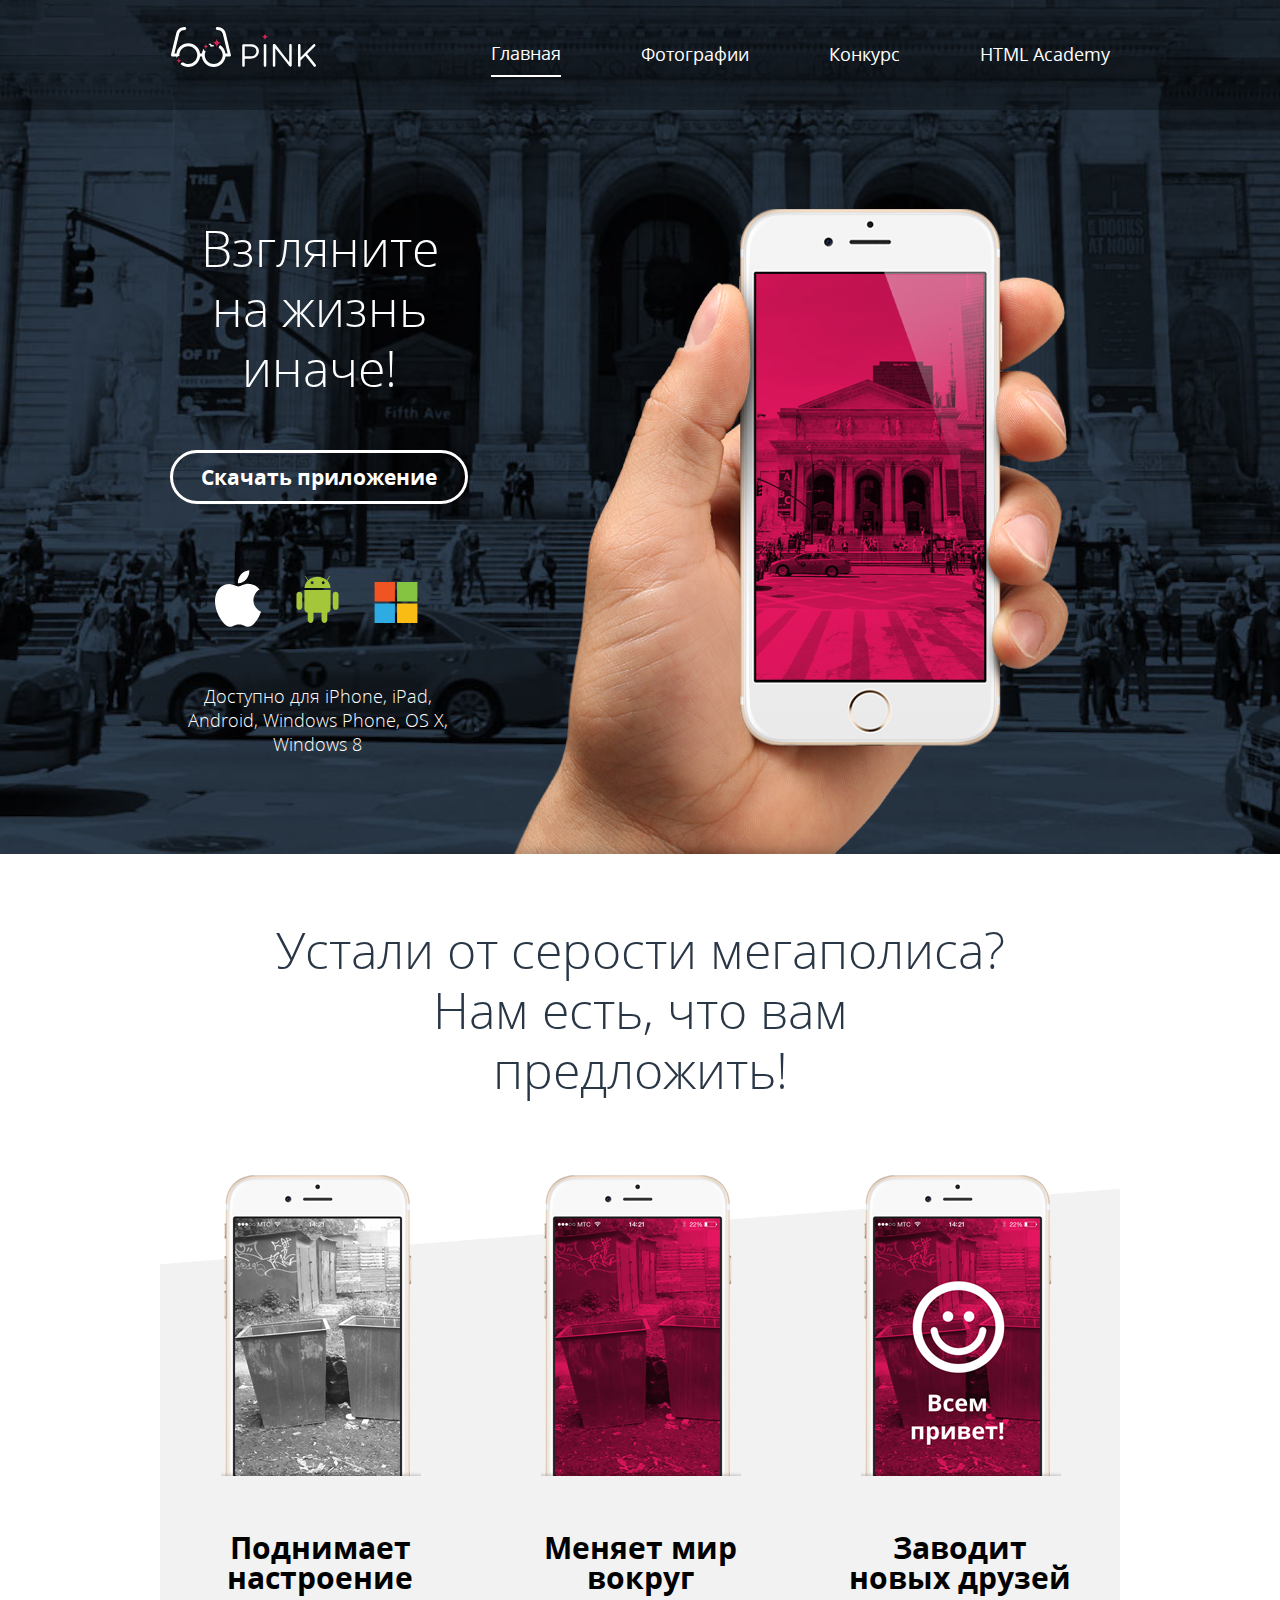
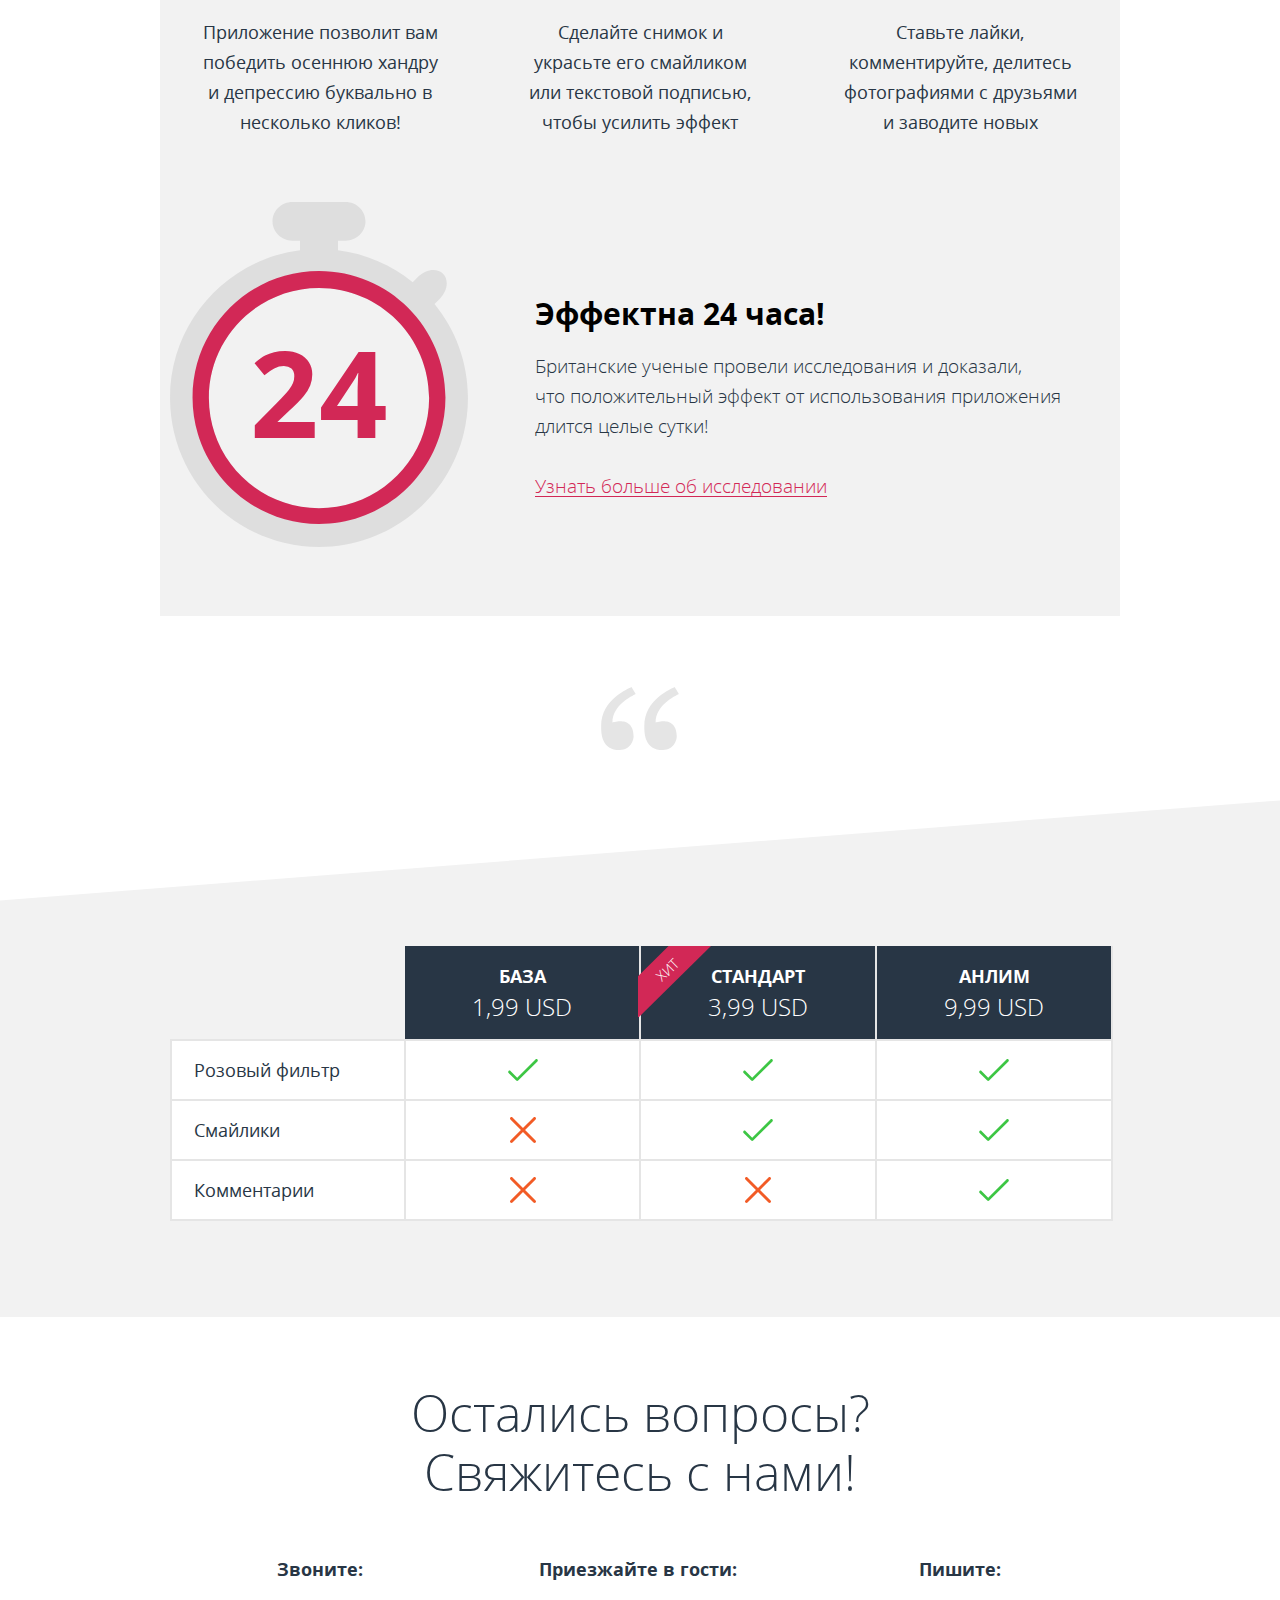
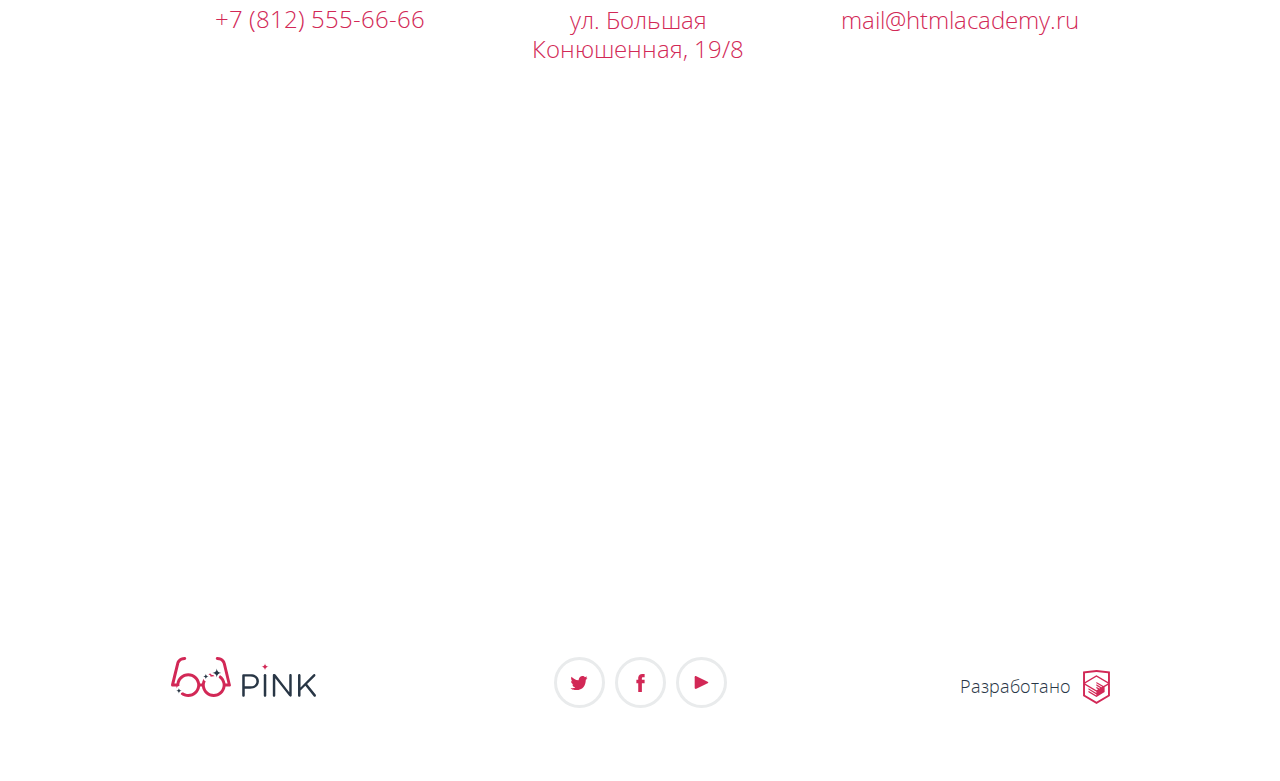
==== index.html @ 9f4f2ab7 "Add files via upload" ====
<!DOCTYPE html><html lang="ru"><head><meta charset="utf-8"><meta name="viewport" content="width=device-width,initial-scale=1"><title>HTML Academy: Пинк</title><link rel="stylesheet" href="css/style.css"></head><body class="main-page"><svg style="display: none;"><symbol id="icon-menu-cross" xmlns="http://www.w3.org/2000/svg" xmlns:xlink="http://www.w3.org/1999/xlink" viewBox="0 0 23.867 23.867" enable-background="new 0 0 23.867 23.867" xml:space="preserve"><path d="M15.087,11.933l8.56-8.559c0.293-0.293,0.293-0.768,0-1.061L21.554,0.22C21.414,0.079,21.223,0,21.023,0 c-0.199,0-0.391,0.079-0.529,0.22l-8.561,8.56l-8.56-8.56c-0.282-0.282-0.78-0.282-1.061,0L0.22,2.313 c-0.293,0.293-0.293,0.768,0,1.061l8.56,8.559l-8.56,8.559c-0.293,0.293-0.293,0.768,0,1.062l2.093,2.094 c0.141,0.142,0.331,0.22,0.53,0.22c0.199,0,0.39-0.078,0.53-0.22l8.561-8.56l8.56,8.56c0.141,0.142,0.332,0.22,0.53,0.22 c0.199,0,0.39-0.078,0.53-0.22l2.093-2.094c0.293-0.294,0.293-0.769,0-1.062L15.087,11.933z"/></symbol><symbol id="icon-menu-burger" xmlns="http://www.w3.org/2000/svg" xmlns:xlink="http://www.w3.org/1999/xlink" viewBox="0 0 49.945 24.007" enable-background="new 0 0 49.945 24.007" xml:space="preserve"><g id="miu"><g id="editor_list_view_hambuger_menu_glyph"><g><path id="path-1" d="M1.137,0C0.51,0,0,0.428,0,1.01v1.981c0,0.558,0.494,1.01,1.139,1.01h47.671 c0.628,0,1.138-0.428,1.138-1.01V1.01c0-0.558-0.494-1.01-1.138-1.01H1.137z M1.137,10.003C0.51,10.003,0,10.431,0,11.013v1.98 c0,0.557,0.494,1.01,1.139,1.01h47.671c0.628,0,1.138-0.428,1.138-1.01v-1.98c0-0.558-0.494-1.01-1.138-1.01H1.137z M1.137,20.005C0.51,20.005,0,20.434,0,21.016v1.981c0,0.557,0.494,1.01,1.139,1.01h47.671c0.628,0,1.138-0.428,1.138-1.01 v-1.981c0-0.558-0.494-1.011-1.138-1.011H1.137z"/></g><g><path id="path-1_1_" d="M1.137,0C0.51,0,0,0.428,0,1.01v1.981c0,0.558,0.494,1.01,1.139,1.01h47.671 c0.628,0,1.138-0.428,1.138-1.01V1.01c0-0.558-0.494-1.01-1.138-1.01H1.137z M1.137,10.003C0.51,10.003,0,10.431,0,11.013v1.98 c0,0.557,0.494,1.01,1.139,1.01h47.671c0.628,0,1.138-0.428,1.138-1.01v-1.98c0-0.558-0.494-1.01-1.138-1.01H1.137z M1.137,20.005C0.51,20.005,0,20.434,0,21.016v1.981c0,0.557,0.494,1.01,1.139,1.01h47.671c0.628,0,1.138-0.428,1.138-1.01 v-1.981c0-0.558-0.494-1.011-1.138-1.011H1.137z"/></g></g></g></symbol><symbol id="logo-pink-blue-desktop" xmlns="http://www.w3.org/2000/svg" xmlns:xlink="http://www.w3.org/1999/xlink" viewBox="0 0 146.3 40.375" enable-background="new 0 0 146.3 40.375" xml:space="preserve"><g><path d="M71.874,18.661c0-0.708,0.58-1.288,1.256-1.288h7.18c5.087,0,8.436,2.704,8.436,7.146v0.063 c0,4.86-4.057,7.373-8.854,7.373h-5.475v6.825c0,0.708-0.58,1.287-1.289,1.287c-0.676,0-1.256-0.58-1.256-1.287L71.874,18.661 L71.874,18.661z M79.988,29.641c3.734,0,6.182-1.996,6.182-4.959v-0.062c0-3.221-2.414-4.894-6.053-4.894h-5.699v9.917h5.57V29.641 z"/><path d="M93.603,18.5c0-0.708,0.579-1.288,1.255-1.288c0.709,0,1.288,0.58,1.288,1.288v20.283 c0,0.708-0.579,1.287-1.288,1.287c-0.676,0-1.255-0.579-1.255-1.287V18.5z"/><path d="M102.744,18.532c0-0.676,0.58-1.256,1.256-1.256h0.354c0.58,0,0.935,0.29,1.288,0.74l13.684,17.45V18.468 c0-0.676,0.547-1.256,1.256-1.256c0.676,0,1.225,0.58,1.225,1.256v20.349c0,0.677-0.48,1.19-1.158,1.19h-0.129 c-0.548,0-0.936-0.321-1.318-0.772l-13.976-17.867v17.449c0,0.677-0.547,1.257-1.257,1.257c-0.676,0-1.223-0.58-1.223-1.257V18.532 H102.744z"/><path d="M128.173,18.5c0-0.708,0.58-1.288,1.257-1.288c0.708,0,1.286,0.58,1.286,1.288v12.331l12.848-13.168 c0.29-0.257,0.579-0.451,0.998-0.451c0.676,0,1.225,0.612,1.225,1.256c0,0.354-0.162,0.644-0.42,0.901l-7.984,7.92l8.564,10.561 c0.225,0.291,0.354,0.547,0.354,0.936c0,0.676-0.577,1.288-1.285,1.288c-0.482,0-0.807-0.259-1.03-0.58l-8.401-10.464l-4.863,4.861 v4.895c0,0.708-0.578,1.288-1.286,1.288c-0.677,0-1.257-0.58-1.257-1.288V18.5H128.173z"/></g><path fill="#D22856" d="M98.498,9.875c-2.002,0-3.623-1.623-3.623-3.624c0,2.001-1.623,3.624-3.625,3.624 c2.002,0,3.625,1.623,3.625,3.624C94.875,11.498,96.496,9.875,98.498,9.875z"/><g><path fill="#D22856" d="M43.094,19.313c0.246,0,0.489,0.014,0.73,0.033c-0.437-0.728-1.227-1.221-2.136-1.221 c-0.877,0-1.614-0.568-1.884-1.354c-0.727,0.208-1.425,0.482-2.089,0.816c0.062,0.017,0.122,0.038,0.188,0.038c1.104,0,2,0.896,2,2 c0,0.096-0.015,0.188-0.028,0.281C40.875,19.524,41.959,19.313,43.094,19.313z"/><path fill="#D22856" d="M60.462,28.016c-0.002-0.009-5.175-21.365-5.175-21.365C54.926,4.303,52.694,0,46.688,0 c-0.829,0-1.5,0.671-1.5,1.5s0.671,1.5,1.5,1.5c4.856,0,5.575,3.729,5.639,4.143l4.767,19.701h-2.073 c-0.445-3.557-2.453-6.628-5.305-8.522c-0.897,0.379-1.529,1.269-1.529,2.303c0,0.088-0.015,0.171-0.026,0.256 c1.991,1.358,3.415,3.489,3.829,5.965c0.082,0.488,0.135,0.987,0.135,1.5c0,0.512-0.053,1.012-0.135,1.5 c-0.716,4.271-4.421,7.53-8.896,7.53c-4.475,0-8.181-3.259-8.896-7.53c-0.082-0.488-0.135-0.988-0.135-1.5 c0-0.513,0.053-1.012,0.135-1.5c0.147-0.879,0.427-1.712,0.808-2.484c-1.034-0.077-1.852-0.932-1.852-1.984 c0-0.189-0.077-0.357-0.192-0.488c-0.938,1.469-1.569,3.149-1.795,4.957h-1.82c-0.741-5.927-5.802-10.531-11.927-10.531 S6.235,20.917,5.493,26.844H3.42L8.187,7.143C8.25,6.729,8.97,3,13.826,3c0.829,0,1.5-0.671,1.5-1.5S14.655,0,13.826,0 C7.82,0,5.588,4.303,5.227,6.651c0,0-5.173,21.356-5.175,21.365c-0.266,1.109,0.531,1.826,1.426,1.826 c0.012,0,0.023,0.004,0.036,0.004h3.982c0.079,0.629,0.215,1.237,0.387,1.831c0.059-0.106,0.102-0.224,0.102-0.354 c0-1.104,0.896-2,2-2c0.166,0,0.324,0.024,0.478,0.062c-0.043-0.343-0.074-0.688-0.074-1.042c0-0.512,0.053-1.011,0.135-1.5 c0.715-4.271,4.421-7.531,8.896-7.531s8.18,3.26,8.896,7.531c0.082,0.489,0.135,0.988,0.135,1.5s-0.053,1.012-0.135,1.5 c-0.715,4.272-4.421,7.531-8.896,7.531c-2.022,0-3.883-0.67-5.386-1.794c-0.35,0.302-0.8,0.491-1.299,0.491 c-0.413,0-0.749,0.336-0.749,0.748c0,0.289-0.065,0.563-0.176,0.812c2.075,1.708,4.722,2.743,7.614,2.743 c6.125,0,11.185-4.604,11.927-10.529h1.814c0.742,5.926,5.802,10.529,11.927,10.529s11.186-4.604,11.927-10.529H59 c0.012,0,0.023-0.005,0.036-0.005C59.931,29.842,60.728,29.125,60.462,28.016z"/></g><g><g><path d="M50.686,16.125c-2.485,0-4.499-2.014-4.499-4.499c0,2.485-2.014,4.499-4.499,4.499 c2.485,0,4.499,2.014,4.499,4.499C46.187,18.139,48.2,16.125,50.686,16.125z"/></g></g><g><g><path d="M37.904,19.626c-1.519,0-2.749-1.23-2.749-2.749c0,1.519-1.23,2.749-2.749,2.749 c1.519,0,2.749,1.229,2.749,2.749C35.155,20.855,36.386,19.626,37.904,19.626z"/></g></g><g><g><path d="M10.734,34.072c-1.519,0-2.749-1.23-2.749-2.75c0,1.52-1.23,2.75-2.749,2.75 c1.519,0,2.749,1.229,2.749,2.748C7.985,35.303,9.215,34.072,10.734,34.072z"/></g></g></symbol><symbol id="logo-pink-blue-mobile" xmlns="http://www.w3.org/2000/svg" xmlns:xlink="http://www.w3.org/1999/xlink" viewBox="0 0 146.3 40.375" enable-background="new 0 0 146.3 40.375" xml:space="preserve"><g><path d="M71.874,18.661c0-0.708,0.58-1.288,1.256-1.288h7.18c5.087,0,8.436,2.704,8.436,7.146v0.063 c0,4.86-4.057,7.373-8.854,7.373h-5.475v6.825c0,0.708-0.58,1.287-1.289,1.287c-0.676,0-1.256-0.58-1.256-1.287L71.874,18.661 L71.874,18.661z M79.988,29.641c3.734,0,6.182-1.996,6.182-4.959v-0.062c0-3.221-2.414-4.894-6.053-4.894h-5.699v9.917h5.57V29.641 z"/><path d="M93.603,18.5c0-0.708,0.579-1.288,1.255-1.288c0.709,0,1.288,0.58,1.288,1.288v20.283 c0,0.708-0.579,1.287-1.288,1.287c-0.676,0-1.255-0.579-1.255-1.287V18.5z"/><path d="M102.744,18.532c0-0.676,0.58-1.256,1.256-1.256h0.354c0.58,0,0.935,0.29,1.288,0.74l13.684,17.45V18.468 c0-0.676,0.547-1.256,1.256-1.256c0.676,0,1.225,0.58,1.225,1.256v20.349c0,0.677-0.48,1.19-1.158,1.19h-0.129 c-0.548,0-0.936-0.321-1.318-0.772l-13.976-17.867v17.449c0,0.677-0.547,1.257-1.257,1.257c-0.676,0-1.223-0.58-1.223-1.257V18.532 H102.744z"/><path d="M128.173,18.5c0-0.708,0.58-1.288,1.257-1.288c0.708,0,1.286,0.58,1.286,1.288v12.331l12.848-13.16 c0.29-0.257,0.579-0.451,0.998-0.451c0.676,0,1.225,0.612,1.225,1.256c0,0.354-0.162,0.644-0.42,0.901l-7.984,7.92l8.564,10.561 c0.225,0.291,0.354,0.547,0.354,0.936c0,0.676-0.577,1.288-1.285,1.288c-0.482,0-0.807-0.259-1.03-0.58l-8.401-10.464l-4.863,4.861 v4.895c0,0.708-0.578,1.288-1.286,1.288c-0.677,0-1.257-0.58-1.257-1.288V18.5H128.173z"/></g><path d="M60.498,28.266"/><path fill="#D22856" d="M60.462,28.016c-0.002-0.009-5.175-21.365-5.175-21.365C54.926,4.303,52.694,0,46.688,0 c-0.829,0-1.5,0.671-1.5,1.5s0.671,1.5,1.5,1.5c4.856,0,5.575,3.729,5.639,4.143l4.767,19.701h-2.073 c-0.742-5.927-5.802-10.531-11.927-10.531s-11.186,4.604-11.927,10.531h-1.82c-0.741-5.927-5.802-10.531-11.927-10.531 S6.235,20.917,5.493,26.844H3.42L8.187,7.143C8.25,6.729,8.97,3,13.826,3c0.829,0,1.5-0.671,1.5-1.5S14.655,0,13.826,0 C7.82,0,5.588,4.303,5.227,6.651c0,0-5.173,21.356-5.175,21.365c-0.266,1.109,0.531,1.826,1.426,1.826 c0.012,0,0.023,0.004,0.036,0.004h3.982c0.741,5.926,5.802,10.53,11.927,10.53s11.185-4.604,11.927-10.53h1.814 c0.742,5.926,5.802,10.53,11.927,10.53s11.186-4.604,11.927-10.53H59c0.012,0,0.023-0.004,0.036-0.004 C59.931,29.842,60.728,29.125,60.462,28.016z M26.315,29.844c-0.715,4.272-4.421,7.531-8.896,7.531s-8.18-3.259-8.896-7.531 c-0.082-0.488-0.135-0.988-0.135-1.5s0.053-1.011,0.135-1.5c0.715-4.271,4.421-7.531,8.896-7.531s8.18,3.26,8.896,7.531 c0.082,0.489,0.135,0.988,0.135,1.5S26.397,29.355,26.315,29.844z M51.99,29.844c-0.716,4.272-4.421,7.531-8.896,7.531 c-4.475,0-8.181-3.259-8.896-7.531c-0.082-0.488-0.135-0.988-0.135-1.5s0.053-1.011,0.135-1.5c0.716-4.271,4.421-7.531,8.896-7.531 c4.475,0,8.181,3.26,8.896,7.531c0.082,0.489,0.135,0.988,0.135,1.5S52.072,29.355,51.99,29.844z"/></symbol><symbol id="logo-pink-white-desktop" xmlns="http://www.w3.org/2000/svg" xmlns:xlink="http://www.w3.org/1999/xlink" viewBox="0 0 146.3 40.375" enable-background="new 0 0 146.3 40.375" xml:space="preserve"><g><path d="M71.874,18.661c0-0.708,0.58-1.288,1.256-1.288h7.18c5.087,0,8.436,2.704,8.436,7.146v0.064 c0,4.861-4.057,7.373-8.854,7.373h-5.475v6.825c0,0.708-0.58,1.288-1.288,1.288c-0.676,0-1.256-0.58-1.256-1.288V18.661z M79.988,29.641c3.734,0,6.182-1.996,6.182-4.959v-0.063c0-3.22-2.414-4.894-6.053-4.894h-5.699v9.917H79.988L79.988,29.641z"/><path d="M93.603,18.5c0-0.708,0.579-1.288,1.255-1.288c0.709,0,1.288,0.58,1.288,1.288v20.283 c0,0.708-0.579,1.287-1.288,1.287c-0.676,0-1.255-0.579-1.255-1.287V18.5z"/><path d="M102.744,18.532c0-0.676,0.58-1.256,1.256-1.256h0.354c0.58,0,0.935,0.29,1.288,0.74l13.684,17.45V18.468 c0-0.676,0.547-1.256,1.256-1.256c0.676,0,1.224,0.58,1.224,1.256v20.349c0,0.676-0.481,1.19-1.158,1.19h-0.129c-0.548,0-0.935-0.321-1.319-0.772l-13.975-17.868v17.45c0,0.676-0.547,1.256-1.256,1.256c-0.676,0-1.223-0.58-1.223-1.256V18.532 H102.744z"/><path d="M128.173,18.5c0-0.708,0.58-1.288,1.257-1.288c0.708,0,1.286,0.58,1.286,1.288v12.331l12.848-13.168 c0.29-0.257,0.579-0.451,0.998-0.451c0.676,0,1.225,0.612,1.225,1.256c0,0.354-0.162,0.644-0.42,0.901l-7.984,7.92l8.564,10.561 c0.225,0.291,0.354,0.547,0.354,0.935c0,0.676-0.578,1.288-1.286,1.288c-0.483,0-0.806-0.258-1.03-0.58l-8.402-10.463l-4.863,4.861 v4.894c0,0.708-0.578,1.288-1.286,1.288c-0.677,0-1.257-0.58-1.257-1.288V18.5H128.173z"/></g><path fill="#D22856" d="M98.498,9.875c-2.002,0-3.623-1.623-3.623-3.624c0,2.001-1.623,3.624-3.625,3.624 c2.002,0,3.625,1.623,3.625,3.624C94.875,11.498,96.496,9.875,98.498,9.875z"/><g><path d="M43.094,19.313c0.246,0,0.489,0.014,0.73,0.033c-0.437-0.728-1.227-1.221-2.136-1.221 c-0.877,0-1.614-0.568-1.884-1.354c-0.727,0.208-1.425,0.482-2.089,0.816c0.062,0.017,0.122,0.038,0.188,0.038c1.104,0,2,0.896,2,2 c0,0.096-0.015,0.188-0.028,0.281C40.875,19.524,41.959,19.313,43.094,19.313z"/><path d="M60.462,28.016c-0.002-0.009-5.175-21.365-5.175-21.365C54.926,4.303,52.694,0,46.688,0 c-0.829,0-1.5,0.671-1.5,1.5s0.671,1.5,1.5,1.5c4.856,0,5.575,3.729,5.639,4.143l4.767,19.701h-2.073 c-0.445-3.557-2.453-6.628-5.305-8.522c-0.897,0.379-1.529,1.269-1.529,2.303c0,0.088-0.015,0.171-0.026,0.256 c1.991,1.358,3.415,3.489,3.829,5.964c0.082,0.489,0.135,0.988,0.135,1.5s-0.053,1.012-0.135,1.5 c-0.716,4.272-4.421,7.531-8.896,7.531c-4.475,0-8.181-3.259-8.896-7.531c-0.082-0.488-0.135-0.988-0.135-1.5 s0.053-1.011,0.135-1.5c0.147-0.878,0.427-1.711,0.808-2.483c-1.034-0.078-1.852-0.932-1.852-1.985 c0-0.189-0.077-0.357-0.192-0.489c-0.938,1.469-1.569,3.15-1.795,4.958h-1.82c-0.741-5.927-5.802-10.531-11.927-10.531 S6.235,20.917,5.493,26.844H3.42L8.187,7.143C8.25,6.729,8.97,3,13.826,3c0.829,0,1.5-0.671,1.5-1.5S14.655,0,13.826,0 C7.82,0,5.588,4.303,5.227,6.651c0,0-5.173,21.356-5.175,21.365c-0.266,1.109,0.531,1.826,1.426,1.826 c0.012,0,0.023,0.004,0.036,0.004h3.982c0.079,0.628,0.215,1.237,0.387,1.831c0.059-0.106,0.102-0.224,0.102-0.354 c0-1.104,0.896-2,2-2c0.166,0,0.324,0.025,0.478,0.063c-0.043-0.343-0.074-0.688-0.074-1.042c0-0.512,0.053-1.011,0.135-1.5 c0.715-4.271,4.421-7.531,8.896-7.531s8.18,3.26,8.896,7.531c0.082,0.489,0.135,0.988,0.135,1.5s-0.053,1.012-0.135,1.5 c-0.715,4.272-4.421,7.531-8.896,7.531c-2.022,0-3.883-0.67-5.386-1.794c-0.35,0.302-0.8,0.491-1.299,0.491 c-0.413,0-0.749,0.336-0.749,0.748c0,0.29-0.065,0.564-0.176,0.812c2.075,1.708,4.722,2.743,7.614,2.743 c6.125,0,11.185-4.604,11.927-10.53h1.814c0.742,5.926,5.802,10.53,11.927,10.53s11.186-4.604,11.927-10.53H59 c0.012,0,0.023-0.004,0.036-0.004C59.931,29.842,60.728,29.125,60.462,28.016z"/></g><g><g><path fill="#D22856" d="M50.686,16.125c-2.485,0-4.499-2.014-4.499-4.499c0,2.485-2.014,4.499-4.499,4.499 c2.485,0,4.499,2.014,4.499,4.499C46.187,18.139,48.2,16.125,50.686,16.125z"/></g></g><g><g><path fill="#D22856" d="M37.904,19.626c-1.519,0-2.749-1.23-2.749-2.749c0,1.519-1.23,2.749-2.749,2.749 c1.519,0,2.749,1.229,2.749,2.749C35.155,20.855,36.386,19.626,37.904,19.626z"/></g></g><g><g><path fill="#D22856" d="M10.734,34.072c-1.519,0-2.749-1.23-2.749-2.75c0,1.52-1.23,2.75-2.749,2.75 c1.519,0,2.749,1.229,2.749,2.748C7.985,35.303,9.215,34.072,10.734,34.072z"/></g></g></symbol><symbol id="logo-pink-white-mobile" xmlns="http://www.w3.org/2000/svg" xmlns:xlink="http://www.w3.org/1999/xlink" viewBox="0 0 74.426 22.859" enable-background="new 0 0 74.426 22.859" xml:space="preserve"><g><path d="M0,1.449c0-0.708,0.58-1.288,1.256-1.288h7.18c5.087,0,8.436,2.704,8.436,7.147v0.064 c0,4.861-4.057,7.373-8.854,7.373H2.544v6.825c0,0.708-0.58,1.288-1.288,1.288C0.58,22.859,0,22.279,0,21.571V1.449z M8.114,12.428 c3.734,0,6.182-1.996,6.182-4.958V7.405c0-3.22-2.415-4.894-6.054-4.894H2.544v9.917H8.114z"/><path d="M21.729,1.288C21.729,0.58,22.308,0,22.983,0c0.709,0,1.288,0.58,1.288,1.288v20.283 c0,0.708-0.579,1.288-1.288,1.288c-0.676,0-1.255-0.58-1.255-1.288V1.288z"/><path d="M30.87,1.32c0-0.676,0.579-1.256,1.256-1.256h0.354c0.58,0,0.934,0.29,1.288,0.74l13.684,17.45V1.256 C47.451,0.58,47.998,0,48.707,0c0.676,0,1.223,0.58,1.223,1.256v20.348c0,0.676-0.482,1.191-1.158,1.191h-0.129 c-0.548,0-0.934-0.322-1.32-0.772L33.349,4.153v17.45c0,0.676-0.547,1.256-1.255,1.256c-0.677,0-1.224-0.58-1.224-1.256V1.32z"/><path d="M56.3,1.288C56.3,0.58,56.879,0,57.556,0c0.708,0,1.287,0.58,1.287,1.288v12.331L71.689,0.451 C71.979,0.193,72.269,0,72.688,0c0.676,0,1.224,0.612,1.224,1.256c0,0.354-0.161,0.644-0.419,0.901l-7.984,7.92l8.564,10.561 c0.225,0.29,0.354,0.547,0.354,0.934c0,0.676-0.579,1.288-1.287,1.288c-0.483,0-0.806-0.258-1.03-0.58l-8.403-10.463l-4.862,4.861 v4.894c0,0.708-0.579,1.288-1.287,1.288c-0.677,0-1.256-0.58-1.256-1.288V1.288z"/></g></symbol><symbol id="logo-pink-white-tablet" viewBox="0 0 146.3 40.375" enable-background="new 0 0 146.3 40.375" xml:space="preserve"><g><path d="M71.874,18.661c0-0.708,0.58-1.288,1.256-1.288h7.18c5.087,0,8.436,2.704,8.436,7.146v0.064 c0,4.861-4.057,7.373-8.854,7.373h-5.475v6.825c0,0.708-0.58,1.288-1.288,1.288c-0.676,0-1.256-0.58-1.256-1.288V18.661z M79.988,29.641c3.734,0,6.182-1.996,6.182-4.959v-0.063c0-3.22-2.414-4.894-6.053-4.894h-5.699v9.917H79.988L79.988,29.641z"/><path d="M93.603,18.5c0-0.708,0.579-1.288,1.255-1.288c0.709,0,1.288,0.58,1.288,1.288v20.283 c0,0.708-0.579,1.287-1.288,1.287c-0.676,0-1.255-0.579-1.255-1.287V18.5z"/><path d="M102.744,18.532c0-0.676,0.58-1.256,1.256-1.256h0.354c0.58,0,0.935,0.29,1.288,0.74l13.684,17.45V18.468 c0-0.676,0.547-1.256,1.256-1.256c0.676,0,1.224,0.58,1.224,1.256v20.349c0,0.676-0.481,1.19-1.158,1.19h-0.129c-0.548,0-0.935-0.321-1.319-0.772l-13.975-17.868v17.45c0,0.676-0.547,1.256-1.256,1.256c-0.676,0-1.223-0.58-1.223-1.256V18.532 H102.744z"/><path d="M128.173,18.5c0-0.708,0.58-1.288,1.257-1.288c0.708,0,1.286,0.58,1.286,1.288v12.331l12.848-13.168 c0.29-0.257,0.579-0.451,0.998-0.451c0.676,0,1.225,0.612,1.225,1.256c0,0.354-0.162,0.644-0.42,0.901l-7.984,7.92l8.564,10.561 c0.225,0.291,0.354,0.547,0.354,0.935c0,0.676-0.578,1.288-1.286,1.288c-0.483,0-0.806-0.258-1.03-0.58l-8.402-10.463l-4.863,4.861 v4.894c0,0.708-0.578,1.288-1.286,1.288c-0.677,0-1.257-0.58-1.257-1.288V18.5H128.173z"/></g><path d="M60.498,28.266"/><path d="M60.462,28.016c-0.002-0.009-5.175-21.365-5.175-21.365C54.926,4.303,52.694,0,46.688,0 c-0.829,0-1.5,0.671-1.5,1.5s0.671,1.5,1.5,1.5c4.856,0,5.575,3.729,5.639,4.143l4.767,19.701h-2.073 c-0.742-5.927-5.802-10.531-11.927-10.531s-11.186,4.604-11.927,10.531h-1.82c-0.741-5.927-5.802-10.531-11.927-10.531 S6.235,20.917,5.493,26.844H3.42L8.187,7.143C8.25,6.729,8.97,3,13.826,3c0.829,0,1.5-0.671,1.5-1.5S14.655,0,13.826,0 C7.82,0,5.588,4.303,5.227,6.651c0,0-5.173,21.356-5.175,21.365c-0.266,1.109,0.531,1.826,1.426,1.826 c0.012,0,0.023,0.004,0.036,0.004h3.982c0.741,5.926,5.802,10.53,11.927,10.53s11.185-4.604,11.927-10.53h1.814 c0.742,5.926,5.802,10.53,11.927,10.53s11.186-4.604,11.927-10.53H59c0.012,0,0.023-0.004,0.036-0.004 C59.931,29.842,60.728,29.125,60.462,28.016z M26.315,29.844c-0.715,4.272-4.421,7.531-8.896,7.531c-4.475,0-8.18-3.259-8.896-7.531 c-0.082-0.488-0.135-0.988-0.135-1.5s0.053-1.011,0.135-1.5c0.715-4.271,4.421-7.531,8.896-7.531c4.475,0,8.18,3.26,8.896,7.531 c0.082,0.489,0.135,0.988,0.135,1.5S26.397,29.355,26.315,29.844z M51.99,29.844c-0.716,4.272-4.421,7.531-8.896,7.531 c-4.475,0-8.181-3.259-8.896-7.531c-0.082-0.488-0.135-0.988-0.135-1.5s0.053-1.011,0.135-1.5c0.716-4.271,4.421-7.531,8.896-7.531 c4.475,0,8.181,3.26,8.896,7.531c0.082,0.489,0.135,0.988,0.135,1.5S52.072,29.355,51.99,29.844z"/></symbol><symbol id="logo-apple" viewBox="0 0 46.21 56.753" enable-background="new 0 0 46.21 56.753" xml:space="preserve"><path fill="#FFFFFF" d="M38.593,30.15c0.081,8.59,7.535,11.447,7.617,11.483c-0.062,0.202-1.19,4.073-3.927,8.072 c-2.365,3.457-4.82,6.901-8.688,6.973c-3.799,0.07-5.021-2.253-9.365-2.253c-4.344,0-5.702,2.182-9.298,2.32 c-3.733,0.142-6.576-3.739-8.961-7.184c-4.875-7.046-8.598-19.91-3.597-28.593c2.484-4.313,6.925-7.043,11.743-7.114 c3.666-0.069,7.126,2.466,9.366,2.466c2.241,0,6.444-3.049,10.865-2.601c1.85,0.077,7.044,0.747,10.38,5.629 C44.459,19.519,38.531,22.971,38.593,30.15 M31.453,9.062C33.435,6.662,34.769,3.323,34.405,0c-2.857,0.115-6.312,1.904-8.36,4.302 c-1.837,2.123-3.445,5.521-3.011,8.778C26.218,13.326,29.47,11.461,31.453,9.062"/></symbol><symbol id="logo-android" viewBox="0 0 42.084 47.041" enable-background="new 0 0 42.084 47.041" xml:space="preserve"><path fill="#A4C639" d="M34.144,14.009H7.945c-0.009,0.11-0.018,0.22-0.018,0.333v18.755c0,1.926,1.457,3.49,3.316,3.627v7.43 c0,1.594,1.291,2.885,2.885,2.885c1.593,0,2.885-1.291,2.885-2.885v-7.42h8.058v7.42c0,1.594,1.291,2.885,2.885,2.885 c1.595,0,2.886-1.291,2.886-2.885v-7.434c1.858-0.137,3.315-1.701,3.315-3.627V14.342C34.157,14.229,34.153,14.119,34.144,14.009z"/><path id="c-4-9-2-9-2-9" fill="#A4C639" d="M2.886,15.679L2.886,15.679c1.593,0,2.886,1.292,2.886,2.885v12.378 c0,1.595-1.292,2.886-2.886,2.886l0,0C1.292,33.828,0,32.537,0,30.942V18.564C0,16.97,1.292,15.679,2.886,15.679z"/><path id="c-4-1-7-3-8-4" fill="#A4C639" d="M39.198,15.679L39.198,15.679c1.595,0,2.886,1.292,2.886,2.885v12.378 c0,1.595-1.291,2.886-2.886,2.886l0,0c-1.594,0-2.885-1.291-2.885-2.886V18.564C36.313,16.97,37.604,15.679,39.198,15.679z"/><path fill="#A4C639" d="M8.03,11.967h26.026c-0.039-2.783-1.234-5.322-3.187-7.275l2.446-4.235c0.082-0.146,0.031-0.331-0.112-0.415 c-0.146-0.084-0.331-0.034-0.415,0.111L30.416,4.26c-2.052-1.853-6.249-3.4-9.374-3.4l0,0c-3.016,0-7.322,1.547-9.374,3.4 L9.296,0.152C9.213,0.007,9.027-0.042,8.881,0.041C8.736,0.125,8.686,0.311,8.77,0.456l2.445,4.235 C9.265,6.645,8.068,9.184,8.03,11.967z M25.323,6.804c-0.002-0.805,0.664-1.46,1.488-1.462c0.826-0.002,1.494,0.648,1.498,1.454 c0,0.002,0,0.005,0,0.008c0.002,0.805-0.664,1.46-1.49,1.462c-0.823,0.002-1.493-0.649-1.496-1.454 C25.323,6.81,25.323,6.807,25.323,6.804z M14.18,6.804c-0.001-0.805,0.665-1.46,1.489-1.462c0.824-0.002,1.494,0.648,1.497,1.454 c0,0.002,0,0.005,0,0.008c0.002,0.805-0.664,1.46-1.488,1.462c-0.825,0.002-1.495-0.649-1.498-1.454 C14.18,6.81,14.18,6.807,14.18,6.804z"/></symbol><symbol id="logo-microsoft" viewBox="0 0 43.922 41.992" enable-background="new 0 0 43.922 41.992" xml:space="preserve"><g><path id="path5058" fill="#F05423" d="M20.874,19.953H0V0h20.874V19.953z"/><path id="path5060" fill="#84C441" d="M43.922,19.953H23.049V0h20.873V19.953z"/><path id="path5062" fill="#2DABE2" d="M20.873,41.992H0V22.04h20.873V41.992z"/><path id="path5064" fill="#F9BC15" d="M43.922,41.992H23.049V22.04h20.873V41.992z"/></g></symbol><symbol id="icon-yes" fill="#3dc644" xmlns="http://www.w3.org/2000/svg" xmlns:xlink="http://www.w3.org/1999/xlink" viewBox="-82.357 4.875 21.698 16.09" enable-background="new -82.357 4.875 21.698 16.09" xml:space="preserve"><path d="M-60.953,5.167c-0.391-0.391-1.023-0.391-1.414,0L-75.75,18.551l-4.9-4.9c-0.391-0.391-1.023-0.391-1.414,0 s-0.391,1.023,0,1.414l5.607,5.607c0.195,0.195,0.451,0.293,0.707,0.293s0.512-0.098,0.707-0.293l14.09-14.0 C-60.562,6.191-60.562,5.558-60.953,5.167z"/></symbol><symbol id="icon-no" fill="#f25b26" xmlns="http://www.w3.org/2000/svg" xmlns:xlink="http://www.w3.org/1999/xlink" viewBox="0 0 26.752 26.752" enable-background="new 0 0 26.752 26.752" xml:space="preserve"><path d="M15.497,13.376L26.312,2.562c0.586-0.585,0.586-1.535,0-2.121s-1.535-0.586-2.121,0L13.376,11.255L2.562,0.439 c-0.586-0.586-1.535-0.586-2.121,0c-0.586,0.585-0.586,1.535,0,2.121l10.814,10.815L0.439,24.19c-0.586,0.586-0.586,1.535,0,2.121 c0.293,0.293,0.677,0.439,1.061,0.439s0.768-0.146,1.061-0.439l10.815-10.814L24.19,26.312c0.293,0.293,0.677,0.439,1.061,0.439 s0.768-0.146,1.061-0.439c0.586-0.586,0.586-1.535,0-2.121L15.497,13.376z"/></symbol><symbol id="icon-quotes" xmlns="http://www.w3.org/2000/svg" xmlns:xlink="http://www.w3.org/1999/xlink" viewBox="0 0 78.672 63.789" enable-background="new 0 0 78.672 63.789" xml:space="preserve"><g><path d="M34.967,7.063L30.713,0C28.272,1.495,0,12.207,0,39.617c0,7.231,0.336,24.172,18.9,24.172 c11.187,0,13.94-10.279,13.94-13.584c0-21.977-21.382-14.177-21.382-14.177C11.458,17.957,31.263,9.184,34.967,7.063z"/></g><g><path d="M78.672,7.063L74.418,0c-2.44,1.495-30.713,12.207-30.713,39.617c0,7.231,0.337,24.172,18.9,24.172 c11.187,0,13.939-10.279,13.939-13.584c0-21.977-21.381-14.177-21.381-14.177C55.165,17.957,74.969,9.184,78.672,7.063z"/></g></symbol><symbol id="icon-review-arrow-left"><path d="M2.045,20.859L21.458,1.446c0.331-0.331,0.331-0.867,0-1.198c-0.33-0.331-0.867-0.331-1.197,0L0.248,20.261 c-0.331,0.33-0.331,0.867,0,1.197l20.013,20.013c0.164,0.165,0.382,0.248,0.599,0.248s0.434-0.083,0.599-0.248 c0.331-0.331,0.331-0.867,0-1.198L2.045,20.859z"/></symbol><symbol id="icon-review-arrow-right" xmlns:xlink="http://www.w3.org/1999/xlink" viewBox="0 0 21.706 41.719" enable-background="new 0 0 21.706 41.719" xml:space="preserve"><path d="M19.661,20.859L0.248,1.446c-0.331-0.331-0.331-0.867,0-1.198c0.33-0.331,0.867-0.331,1.197,0l20.013,20.012 c0.33,0.33,0.33,0.867,0,1.197L1.445,41.471c-0.164,0.165-0.382,0.248-0.599,0.248s-0.434-0.083-0.599-0.248 c-0.331-0.331-0.331-0.867,0-1.198L19.661,20.859z"/></symbol><symbol id="icon-twitter" xmlns="http://www.w3.org/2000/svg" xmlns:xlink="http://www.w3.org/1999/xlink" viewBox="0 0 17.5 14.663" enable-background="new 0 0 17.5 14.663" xml:space="preserve"><g id="W6EeEF_1_"><g><path fill="#d22856" clip-rule="evenodd" d="M11.283,0.153c1.736-0.485,3.074,0.263,3.685,1.151 c0.694-0.226,1.372-0.47,2.072-0.691c-0.004,0.841-0.538,1.478-0.883,1.727C16.861,2.506,17.5,1.86,17.5,1.86 c-0.175,0.976-1.035,1.746-1.611,1.977C15.65,10.429,12.617,14.793,5.507,14.66c-0.538,0,0.077,0-0.46,0 c-0.422,0-4.29-0.45-5.047-1.843c2.341,0.192,4.011-0.412,4.835-1.15c-0.989-0.293-2.761-0.464-3.07-2.881 c0.362,0.105,0.583,0.223,1.228,0.117C1.757,8.067,0.385,7.366,0.461,5.218c0.294,0.32,1.1,0.523,1.381,0.461 c-0.725-0.235-2.03-3.281-0.921-4.836C2.794,2.654,4.769,4.364,8.29,4.528C8.506,2.288,9.461,0.787,11.283,0.153z"/></g></g></symbol><symbol id="icon-facebook" xmlns="http://www.w3.org/2000/svg" xmlns:xlink="http://www.w3.org/1999/xlink" viewBox="0 0 8.673 18.944" enable-background="new 0 0 8.673 18.944" xml:space="preserve"><path fill="#d22856" d="M6.275,3.357c0.799,0,1.599,0,2.398,0c0-1.119,0-2.238,0-3.357c-0.959,0-1.92,0-2.878,0C2.656,0.181,1.54,2.387,1.948,6.115 H0v3.517h1.958c0,3.104,0,6.208,0,9.312c1.279,0,2.558,0,3.837,0c0-3.104,0-6.208,0-9.312h2.857V6.115H5.786 C5.765,5.07,5.75,3.709,6.275,3.357z"/></symbol><symbol id="icon-youtube" xmlns="http://www.w3.org/2000/svg" xmlns:xlink="http://www.w3.org/1999/xlink" viewBox="0 0 14.64 13.96" enable-background="new 0 0 14.64 13.96" xml:space="preserve"><path fill="#d22856" d="M1.775,13.78C0.799,14.257,0,13.758,0,12.671V1.29c0-1.088,0.799-1.585,1.775-1.109l12.133,5.932 c0.975,0.478,0.975,1.258,0,1.736L1.775,13.78z"/></symbol><symbol id="logo-htmlacademy" viewBox="0 0 26.943 34.09" enable-background="new 0 0 26.943 34.09" xml:space="preserve"><path d="M13.62,0.017L13.472,0L0,1.412v24.661l13.472,8.017l13.43-7.99l0.042-0.026V1.412L13.62,0.017z M25.019,12.127L13.495,5.334 l-0.001-0.104L13.407,5.28l-0.088-0.056v0.109L1.925,12.118V3.147l11.547-1.212l11.547,1.212V12.127z M13.405,6.787L24.923,13.5 l-4.479,2.64l-7.093-4.221l-0.013,1.415l5.904,3.513l-0.86,0.507l-5.031-2.992l-0.013,1.415l3.827,2.275l-0.782,0.523l-3.032-1.787 l-0.013,1.413l1.852,1.091l-1.8,1.081L2.034,13.622L13.405,6.787z M1.925,15.127l11.411,6.791l0.015,1.044l-7.941-4.728L5.395,19.65 l7.979,4.796l0.017,1.076l-7.972-4.741l-0.013,1.415l8.021,4.821l0.045,0.026l8.143-4.872v-1.268l-0.011-0.148v-3.761l3.415-2.036 v10.02L13.472,31.85L1.925,24.979V15.127z"/></symbol><symbol id="icon-editor-contrast" xmlns="http://www.w3.org/2000/svg" xmlns:xlink="http://www.w3.org/1999/xlink" viewBox="-35.422 -7.96 31.92 31.92" enable-background="new -35.422 -7.96 31.92 31.92" xml:space="preserve"><path d="M-19.462-3.96c6.595,0,11.96,5.365,11.96,11.96s-5.365,11.96-11.96,11.96S-31.422,14.595-31.422,8 S-26.057-3.96-19.462-3.96 M-19.462-7.96c-8.814,0-15.96,7.145-15.96,15.96c0,8.813,7.146,15.96,15.96,15.96S-3.502,16.813-3.502,8 C-3.502-0.815-10.648-7.96-19.462-7.96L-19.462-7.96z"/><path d="M-19.462,16.331c4.706,0,8.52-3.813,8.52-8.52c0-4.705-3.813-8.519-8.52-8.519"/></symbol><symbol id="icon-editor-crop" xmlns="http://www.w3.org/2000/svg" xmlns:xlink="http://www.w3.org/1999/xlink" viewBox="0 0 48 48" enable-background="new 0 0 48 48" xml:space="preserve"><path fill="none" d="M0,0h48v48H0V0z"/><path d="M34,30h4V14c0-2.21-1.79-4-4-4H18v4h16V30z M14,34V2h-4v8H2v4h8v20c0,2.21,1.79,4,4,4h20v8h4v-8h8v-4H14z"/></symbol><symbol id="icon-editor-fill" xmlns="http://www.w3.org/2000/svg" xmlns:xlink="http://www.w3.org/1999/xlink" viewBox="0 0 48 48" enable-background="new 0 0 48 48" xml:space="preserve"><path fill="none" d="M0,0h48v48H0V0z"/><path d="M33.12,17.88L15.24,0l-2.83,2.83l4.76,4.76L6.88,17.88c-1.17,1.17-1.17,3.07,0,4.24l11,11C18.46,33.71,19.23,34,20,34 s1.54-0.29,2.12-0.88l11-11C34.29,20.95,34.29,19.05,33.12,17.88z M10.41,20L20,10.42L29.59,20H10.41z M38,23c0,0-4,4.33-4,7 c0,2.21,1.79,4,4,4s4-1.79,4-4C42,27.33,38,23,38,23z"/><rect y="40" width="48" height="3"/></symbol><symbol id="icon-timer" xmlns="http://www.w3.org/2000/svg" xmlns:xlink="http://www.w3.org/1999/xlink" viewBox="0 0 298 345.097" enable-background="new 0 0 298 345.097" xml:space="preserve"><path fill="#dedede" d="M264.568,102.055l5.355-5.355c7.717-7.717,9.124-18.938,3.126-24.935c-5.997-5.997-17.217-4.59-24.934,3.127l-5.386,5.385 C221.768,63.292,196.11,51.875,168,48.297v-9.583h7.658c10.914,0,19.843-8.711,19.843-19.357S186.573,0,175.659,0h-53.317  c-10.913,0-19.842,8.711-19.842,19.357s8.929,19.357,19.842,19.357H130v9.583C56.681,57.629,0,120.244,0,196.097  c0,82.291,66.709,149,149,149c82.29,0,149-66.709,149-149C298,160.434,285.465,127.703,264.568,102.055z M149,306.264 c-60.844,0-110.167-49.323-110.167-110.167S88.156,85.93,149,85.93c60.843,0,110.167,49.323,110.167,110.167  S209.843,306.264,149,306.264z"/><path fill="#d22856" d="M149,69.048c-69.864,0-126.5,56.636-126.5,126.5c0,69.864,56.636,126.5,126.5,126.5 s126.5-56.636,126.5-126.5C275.5,125.685,218.864,69.048,149,69.048z M149,306.264c-60.844,0-110.167-49.323-110.167-110.167 C38.833,135.253,88.156,85.93,149,85.93c60.843,0,110.167,49.323,110.167,110.167C259.167,256.941,209.843,306.264,149,306.264z"/></symbol></svg><header class="header header__main-page header--closed"><div class="header__top-box"><div class="header__wrapper"><div class="header__top header__top--closed header__top--nojs"><div class="header__container"><div class="header__logo-container"><a class="header__logo"><svg class="header__logo-mobile-white" width="75" height="22"><use xlink:href="#logo-pink-white-mobile"></use></svg> <svg class="header__logo-tablet-white" width="147" height="40"><use xlink:href="#logo-pink-white-tablet"></use></svg> <svg class="header__logo-desktop-white" width="147" height="40"><use xlink:href="#logo-pink-white-desktop"></use></svg></a></div><button class="header__button header__button--hidden" type="button"><svg class="header__button-svg header__button-svg--burger" width="50" height="24"><use xlink:href="#icon-menu-burger"></use></svg> <svg class="header__button-svg header__button-svg--cross" width="24" height="23"><use xlink:href="#icon-menu-cross"></use></svg></button></div></div><nav class="header__nav main-nav header__nav--nojs header__nav--closed"><ul class="main-nav__list--opened main-nav__list"><li class="main-nav__item main-nav__item--current"><a class="main-nav__link main-nav__link--current">Главная</a></li><li class="main-nav__item"><a class="main-nav__link" href="photo.html">Фотографии</a></li><li class="main-nav__item"><a class="main-nav__link" href="form.html">Конкурс</a></li><li class="main-nav__item"><a class="main-nav__link" href="https://htmlacademy.ru/intensive/adaptive">HTML Academy</a></li></ul></nav></div></div><article class="intro"><div class="intro__wrapper"><div class="intro__container"><h2 class="intro__title">Взгляните на жизнь иначе!</h2><a class="intro__btn intro__btn--white" href="https://www.apple.com/itunes/working-itunes/market/" target="_blank">Скачать приложение</a><ul class="intro__list"><li class="intro__item"><a class="intro__link intro__link--apple" href="https://www.apple.com/itunes/working-itunes/market/" target="_blank"><svg class="intro__logo" width="46" height="57"><use xlink:href="#logo-apple"></use></svg> Apple</a></li><li class="intro__item"><a class="intro__link intro__link--android" href="http://androidmarkets.ru/" target="_blank"><svg class="intro__logo" width="43" height="47"><use xlink:href="#logo-android"></use></svg> Android</a></li><li class="intro__item"><a class="intro__link intro__link--microsoft" href="https://www.microsoft.com/ru-ru/store/b/home?WT.mc_id=MSCOM_HP_ru_Store" target="_blank"><svg class="intro__logo" width="44" height="41"><use xlink:href="#logo-microsoft"></use></svg> Microsoft</a></li></ul><p class="intro__description">Доступно для iPhone, iPad, Android, Windows Phone, OS X, Windows 8</p></div></div></article></header><main class="main-page-content"><div class="main-page__wrapper"><h1 class="visually-hidden">Главная страница сайта приложения Pink</h1><div class="promo"><p class="promo__text">Устали от серости мегаполиса?</p><p class="promo__text">Нам есть, что вам предложить!</p></div><section class="information"><h2 class="visually-hidden">Информация о приложении</h2><div class="information__wrapper container"><div class="information__container"><ul class="information__list"><li class="information__item information__item-1"><h3 class="information__title">Поднимает настроение</h3><p class="information__text">Приложение позволит вам победить осеннюю хандру и депрессию буквально в несколько кликов!</p></li><li class="information__item information__item-2"><h3 class="information__title">Меняет мир вокруг</h3><p class="information__text">Сделайте снимок и украсьте его смайликом или текстовой подписью, чтобы усилить эффект</p></li><li class="information__item information__item-3"><h3 class="information__title">Заводит новых друзей</h3><p class="information__text">Ставьте лайки, комментируйте, делитесь фотографиями с друзьями и заводите новых</p></li></ul></div></div></section><section class="effect"><div class="effect__container"><div class="effect__timer"><svg class="timer" width="238" height="276"><use xmlns:xlink="http://www.w3.org/1999/xlink" xlink:href="#icon-timer"></use></svg></div><div class="effect__description"><h2 class="effect__title">Эффект<br>на 24 часа!</h2><p class="effect__text">Британские ученые провели исследования и доказали,<br class="effect__wrap">что положительный эффект от использования приложения длится целые сутки!</p><a class="effect__link" href="#"><span class="effect__span">Узнать больше об исследовании</span></a></div></div></section><section class="review"><div class="review__wrapper slider"><h2 class="visually-hidden">Отзывы пользователей</h2><div class="review__list slider__list"><div class="review__item review__item--first slider__item"><div class="review__content"><cite class="review__title">Николай Петров</cite><p class="review__about">25 лет, водитель трамвая</p></div><p class="review__text">«Это приложение перевернуло мой мир и позволило по-новому взглянуть на привычные серые вещи! А еще я познакомился со своей будущей женой в комментариях к выложенной фотографии!»</p></div><div class="review__item review__item--second slider__item"><div class="review__content"><cite class="review__title">Николай Петров</cite><p class="review__about">25 лет, водитель трамвая</p></div><p class="review__text">«Это приложение перевернуло мой мир и позволило по-новому взглянуть на привычные серые вещи! А еще я познакомился со своей будущей женой в комментариях к выложенной фотографии!»</p></div><div class="review__item review__item--third slider__item"><div class="review__content"><cite class="review__title">Николай Петров</cite><p class="review__about">25 лет, водитель трамвая</p></div><p class="review__text">«Это приложение перевернуло мой мир и позволило по-новому взглянуть на привычные серые вещи! А еще я познакомился со своей будущей женой в комментариях к выложенной фотографии!»</p></div></div><button class="review__toggle review__toggle--prev"><svg class="arrow" width="22" height="41"><use xmlns:xlink="http://www.w3.org/1999/xlink" xlink:href="#icon-review-arrow-left"></use></svg>предыдущий отзыв</button> <button class="review__toggle review__toggle--next"><svg class="arrow" width="22" height="41"><use xmlns:xlink="http://www.w3.org/1999/xlink" xlink:href="#icon-review-arrow-right"></use></svg>следующий отзыв</button><p class="review__toggles slider"><button class="slider__toggle slider__toggle--check" type="button"><span class="visually-hidden">1</span></button> <button class="slider__toggle" type="button"><span class="visually-hidden">2</span></button> <button class="slider__toggle" type="button"><span class="visually-hidden">3</span></button></p></div></section></div><section class="price"><div class="price__container main-page__wrapper"><h2 class="visually-hidden">Тарифы</h2><div class="price__wrapper"><table class="price__list table"><thead class="price__head"><tr><th class="price__empty"></th><th class="price__tariff">База <span class="price__cost">1,99 USD</span></th><th class="price__tariff price__hit">Стандарт <span class="price__cost">3,99 USD</span></th><th class="price__tariff">Анлим <span class="price__cost">9,99 USD</span></th></tr></thead><tbody><tr class="price__row"><td class="price__option">Розовый фильтр</td><td class="price__value price__value--yes"><div class="price__value-box"><span class="price__option-name">Розовый фильтр</span> <svg class="price__icon-yes" width="34" height="22"><use xlink:href="#icon-yes"></use></svg></div></td><td class="price__value price__value--yes"><div class="price__value-box"><span class="price__option-name">Розовый фильтр</span> <svg class="price__icon-yes" width="34" height="22"><use xlink:href="#icon-yes"></use></svg></div></td><td class="price__value price__value--yes"><div class="price__value-box"><span class="price__option-name">Розовый фильтр</span> <svg class="price__icon-yes" width="34" height="22"><use xlink:href="#icon-yes"></use></svg></div></td></tr><tr class="price__row"><td class="price__option">Смайлики</td><td class="price__value price__value--no"><div class="price__value-box"><span class="price__option-name">Смайлики</span> <svg class="price__icon-no" width="34" height="26"><use xlink:href="#icon-no"></use></svg></div></td><td class="price__value price__value--yes"><div class="price__value-box"><span class="price__option-name">Смайлики</span> <svg class="price__icon-yes" width="34" height="22"><use xlink:href="#icon-yes"></use></svg></div></td><td class="price__value price__value--yes"><div class="price__value-box"><span class="price__option-name">Смайлики</span> <svg class="price__icon-yes" width="34" height="22"><use xlink:href="#icon-yes"></use></svg></div></td></tr><tr class="price__row"><td class="price__option">Комментарии</td><td class="price__value price__value--no"><div class="price__value-box"><span class="price__option-name">Комментарии</span> <svg class="price__icon-no" width="34" height="26"><use xlink:href="#icon-no"></use></svg></div></td><td class="price__value price__value--no"><div class="price__value-box"><span class="price__option-name">Комментарии</span> <svg class="price__icon-no" width="34" height="26"><use xlink:href="#icon-no"></use></svg></div></td><td class="price__value price__value--yes"><div class="price__value-box"><span class="price__option-name">Комментарии</span> <svg class="price__icon-yes" width="34" height="22"><use xlink:href="#icon-yes"></use></svg></div></td></tr></tbody></table><p class="price__toggles slider"><button class="slider__toggle" type="button">1</button> <button class="slider__toggle slider__toggle--check" type="button">2</button> <button class="slider__toggle" type="button">3</button></p></div></div></section><section class="contacts"><div class="contacts__container"><h2 class="contacts__header">Остались вопросы? Свяжитесь с нами!</h2><div class="contacts__wrapper"><ul class="contacts__list"><li class="contacts__item contacts__phone"><h3 class="contacts__title">Звоните:</h3><p class="contacts__text">+7 (812) 555-66-66</p></li><li class="contacts__item contacts__mail"><h3 class="contacts__title">Пишите:</h3><p class="contacts__text"><span class="contacts__span"><a class="contacts__link">mail@htmlacademy.ru</a></span></p></li><li class="contacts__item contacts__adress"><h3 class="contacts__title">Приезжайте в гости:</h3><p class="contacts__text">ул. Большая Конюшенная, 19/8</p></li></ul></div></div><div class="contacts__map-box"><svg class="contacts__triangle" xmlns="http://www.w3.org/2000/svg" xmlns:xlink="http://www.w3.org/1999/xlink" x="0px" y="0px" width="595.28px" height="61.905px" viewBox="0 0 595.28 61.905" enable-background="new 0 0 595.28 61.905" xml:space="preserve"><polygon fill="#ffffff" points="297.64,61.905 0,0 595.28,0 "/></svg><div class="contacts__map" id="map__canvas"></div></div></section></main><footer class="footer footer__main-page container"><h2 class="visually-hidden">Мы в соцсетях</h2><a class="footer__logo" aria-label="Логотип сайта"><svg class="footer__svg footer__logo-mobile-blue" width="147" height="40"><use xlink:href="#logo-pink-blue-mobile"></use></svg> <svg class="footer__svg footer__logo-desktop-blue" width="147" height="40"><use xlink:href="#logo-pink-blue-desktop"></use></svg></a><ul class="footer__social-list"><li class="footer__social-item footer__social-item--twitter"><a class="footer__social-link" href="#" aria-label="Мы в twitter"><svg class="footer__social-logo" width="18" height="14" fill="#d22856" viewBox="0 0 18 14"><use xlink:href="#icon-twitter"></use></svg></a></li><li class="footer__social-item footer__social-item--facebook"><a class="footer__social-link" href="#" aria-label="Мы в facebook"><svg class="footer__social-logo" width="9" height="18" viewBox="0 0 9 18" fill="#d22856"><use xlink:href="#icon-facebook"></use></svg></a></li><li class="footer__social-item footer__social-item--youtube"><a class="footer__social-link" href="#" aria-label="Мы на youtube"><svg class="footer__social-logo" viewBox="0 0 15 13" width="15" height="13" fill="#d22856"><use xlink:href="#icon-youtube"></use></svg></a></li></ul><div class="footer__copyright"><p class="footer__text">Разработано</p><a class="footer__link" href="https://htmlacademy.ru/intensive/adaptive" aria-label="Переход на сайт HTML Academy"><svg class="footer__logo-htmlacademy" width="27" height="34" fill="#d22856"><use xlink:href="#logo-htmlacademy"></use></svg></a></div></footer><script src="https://api-maps.yandex.ru/2.1/?lang=ru_RU" type="text/javascript"></script><script src="./js/script.js"></script></body></html>
---- css/style.css ----
@charset "UTF-8";
@font-face {
  font-weight: 600;
  font-family: "OpenSans";
  src: url("../fonts/opensans.woff") format("woff"), url("../fonts/opensans.woff2") format("woff2"); }

@font-face {
  font-weight: 700;
  font-family: "OpenSans";
  src: url("../fonts/opensansbold.woff") format("woff"), url("../fonts/opensansbold.woff2") format("woff2"); }

@font-face {
  font-weight: 400;
  font-family: "OpenSans";
  src: url("../fonts/opensanslight.woff") format("woff"), url("../fonts/opensanslight.woff2") format("woff2"); }

/*! normalize.css v8.0.0 | MIT License | github.com/necolas/normalize.css */
/* Document
   ========================================================================== */
/**
 * 1. Correct the line height in all browsers.
 * 2. Prevent adjustments of font size after orientation changes in iOS.
 */
html {
  line-height: 1.15;
  /* 1 */ }

/* Sections
   ========================================================================== */
/**
 * Remove the margin in all browsers.
 */
body {
  margin: 0; }

/**
 * Correct the font size and margin on `h1` elements within `section` and
 * `article` contexts in Chrome, Firefox, and Safari.
 */
h1 {
  margin: 0.67em 0;
  font-size: 2em; }

/* Grouping content
   ========================================================================== */
/**
 * 1. Add the correct box sizing in Firefox.
 * 2. Show the overflow in Edge and IE.
 */
hr {
  -webkit-box-sizing: content-box;
          box-sizing: content-box;
  /* 1 */
  height: 0;
  /* 1 */
  overflow: visible;
  /* 2 */ }

/**
 * 1. Correct the inheritance and scaling of font size in all browsers.
 * 2. Correct the odd `em` font sizing in all browsers.
 */
pre {
  font-size: 1em;
  /* 2 */
  font-family: monospace;
  /* 1 */ }

/* Text-level semantics
   ========================================================================== */
/**
 * Remove the gray background on active links in IE 10.
 */
a {
  background-color: transparent; }

/**
 * 1. Remove the bottom border in Chrome 57-
 * 2. Add the correct text decoration in Chrome, Edge, IE, Opera, and Safari.
 */
abbr[title] {
  text-decoration: underline;
  /* 2 */
  border-bottom: none;
  /* 1 */ }

/**
 * Add the correct font weight in Chrome, Edge, and Safari.
 */
b,
strong {
  font-weight: 700; }

/**
 * 1. Correct the inheritance and scaling of font size in all browsers.
 * 2. Correct the odd `em` font sizing in all browsers.
 */
code,
kbd,
samp {
  font-size: 1em;
  /* 2 */
  font-family: monospace;
  /* 1 */ }

/**
 * Add the correct font size in all browsers.
 */
small {
  font-size: 80%; }

/**
 * Prevent `sub` and `sup` elements from affecting the line height in
 * all browsers.
 */
sub,
sup {
  position: relative;
  font-size: 75%;
  line-height: 0;
  vertical-align: baseline; }

sub {
  bottom: -0.25em; }

sup {
  top: -0.5em; }

/* Embedded content
   ========================================================================== */
/**
 * Remove the border on images inside links in IE 10.
 */
img {
  border-style: none; }

/* Forms
   ========================================================================== */
/**
 * 1. Change the font styles in all browsers.
 * 2. Remove the margin in Firefox and Safari.
 */
button,
input,
optgroup,
select,
textarea {
  margin: 0;
  /* 2 */
  font-size: 100%;
  /* 1 */
  line-height: 1.15;
  /* 1 */
  font-family: inherit;
  /* 1 */ }

/**
 * Show the overflow in IE.
 * 1. Show the overflow in Edge.
 */
button,
input {
  /* 1 */
  overflow: visible; }

/**
 * Remove the inheritance of text transform in Edge, Firefox, and IE.
 * 1. Remove the inheritance of text transform in Firefox.
 */
button,
select {
  /* 1 */
  text-transform: none; }

/**
 * Correct the inability to style clickable types in iOS and Safari.
 */
/**
 * Remove the inner border and padding in Firefox.
 */
button::-moz-focus-inner,
[type="button"]::-moz-focus-inner,
[type="reset"]::-moz-focus-inner,
[type="submit"]::-moz-focus-inner {
  padding: 0;
  border-style: none; }

/**
 * Restore the focus styles unset by the previous rule.
 */
button:-moz-focusring,
[type="button"]:-moz-focusring,
[type="reset"]:-moz-focusring,
[type="submit"]:-moz-focusring {
  outline: 1px dotted ButtonText; }

/**
 * Correct the padding in Firefox.
 */
fieldset {
  padding: 0.35em 0.75em 0.625em; }

/**
 * 1. Correct the text wrapping in Edge and IE.
 * 2. Correct the color inheritance from `fieldset` elements in IE.
 * 3. Remove the padding so developers are not caught out when they zero out
 *    `fieldset` elements in all browsers.
 */
legend {
  display: table;
  /* 1 */
  -webkit-box-sizing: border-box;
          box-sizing: border-box;
  /* 1 */
  max-width: 100%;
  /* 1 */
  padding: 0;
  /* 3 */
  color: inherit;
  /* 2 */
  white-space: normal;
  /* 1 */ }

/**
 * Add the correct vertical alignment in Chrome, Firefox, and Opera.
 */
progress {
  vertical-align: baseline; }

/**
 * Remove the default vertical scrollbar in IE 10+.
 */
textarea {
  overflow: auto; }

/**
 * 1. Add the correct box sizing in IE 10.
 * 2. Remove the padding in IE 10.
 */
[type="checkbox"],
[type="radio"] {
  -webkit-box-sizing: border-box;
          box-sizing: border-box;
  /* 1 */
  padding: 0;
  /* 2 */ }

/**
 * Correct the cursor style of increment and decrement buttons in Chrome.
 */
[type="number"]::-webkit-inner-spin-button,
[type="number"]::-webkit-outer-spin-button {
  height: auto; }

/**
 * 1. Correct the odd appearance in Chrome and Safari.
 * 2. Correct the outline style in Safari.
 */
[type="search"] {
  outline-offset: -2px;
  /* 2 */ }

/**
 * Remove the inner padding in Chrome and Safari on macOS.
 */
/**
 * 1. Correct the inability to style clickable types in iOS and Safari.
 * 2. Change font properties to `inherit` in Safari.
 */
::-webkit-file-upload-button {
  font: inherit;
  /* 2 */ }

/* Interactive
   ========================================================================== */
/*
 * Add the correct display in Edge, IE 10+, and Firefox.
 */
details {
  display: block; }

/*
 * Add the correct display in all browsers.
 */
summary {
  display: list-item; }

/* Misc
   ========================================================================== */
/**
 * Add the correct display in IE 10+.
 */
template {
  display: none; }

/**
 * Add the correct display in IE 10.
 */
[hidden] {
  display: none; }

.visually-hidden,
input[type="checkbox"].visually-hidden,
input[type="radio"].visually-hidden {
  position: absolute;
  width: 1px;
  height: 1px;
  margin: -1px;
  padding: 0;
  overflow: hidden;
  white-space: nowrap;
  border: 0;
  clip: rect(0 0 0 0);
  -webkit-clip-path: inset(100%);
          clip-path: inset(100%); }

.site__wrapper {
  -webkit-box-sizing: border-box;
          box-sizing: border-box;
  width: 320px;
  padding: 0 20px;
  margin: 0 auto; }

@media (min-width: 660px) {
  .site__wrapper {
    width: 660px;
    padding: 0 20px; } }

@media (min-width: 960px) {
  .site__wrapper {
    width: 960px;
    padding: 0 10px; } }

.main-page__wrapper {
  width: 320px;
  margin: 0 auto; }

@media (min-width: 660px) {
  .main-page__wrapper {
    width: 660px; } }

@media (min-width: 960px) {
  .main-page__wrapper {
    width: 960px; } }

body {
  margin: 0;
  padding: 0;
  font-weight: 700;
  font-size: 18px;
  line-height: 32px;
  font-family: "OpenSans", "Arial", "Helvetica", sans-serif;
  text-align: left;
  color: #000000; }

a {
  text-decoration: none; }

img {
  max-width: 100%;
  height: auto; }

/*
* {outline: 1px solid};*/
.header {
  display: -webkit-box;
  display: -ms-flexbox;
  display: flex;
  -webkit-box-orient: vertical;
  -webkit-box-direction: normal;
      -ms-flex-direction: column;
          flex-direction: column;
  -webkit-box-pack: justify;
      -ms-flex-pack: justify;
          justify-content: space-between;
  background: #1d2631 url("../img/bg-back-mobile@1x.jpg") no-repeat;
  background-size: 100% auto;
  background-position-y: 259px; }
  @media (-webkit-min-device-pixel-ratio: 1.5), (min-resolution: 144dpi), (min-resolution: 1.5dppx) {
    .header {
      background-image: url("../img/bg-back-mobile@2x.jpg");
      background-size: 700px auto; } }

.header__container {
  display: -webkit-box;
  display: -ms-flexbox;
  display: flex;
  -webkit-box-orient: horizontal;
  -webkit-box-direction: normal;
      -ms-flex-direction: row;
          flex-direction: row;
  -webkit-box-pack: justify;
      -ms-flex-pack: justify;
          justify-content: space-between;
  -webkit-box-align: center;
      -ms-flex-align: center;
          align-items: center;
  margin: 0 auto;
  padding: 23px 20px; }

.header__main-page.header--closed {
  min-height: 735px;
  background-position-y: top; }

.header__main-page.header__menu--opened {
  min-height: 991px;
  border-bottom: none; }

.header__not-main.header__menu--opened {
  min-height: 496px;
  background-position-y: 261px; }

.header__not-main.header--closed {
  min-height: 239px;
  background-position-y: top; }

.header__top--closed {
  background-color: rgba(0, 0, 0, 0.3); }
  .header__top--closed .header__button-svg--cross {
    display: none; }

.header__top--opened .header__button-svg--burger {
  display: none; }

.header__top--opened,
.header__top--nojs {
  background-color: #283645;
  border-bottom: 1px solid #000000; }

.header__logo {
  display: block; }

.header__logo-mobile-white,
.header__logo-tablet-white,
.header__logo-desktop-white {
  fill: #ffffff; }

.header__logo-tablet-white,
.header__logo-desktop-white {
  display: none; }

.header__logo:hover[href] .header__logo-mobile-white, .header__logo:hover[href] .header__logo-tablet-white, .header__logo:hover[href] .header__logo-desktop-white {
  fill: #d22856; }

.header__logo:active[href] .header__logo-mobile-white, .header__logo:active[href] .header__logo-tablet-white, .header__logo:active[href] .header__logo-desktop-white {
  fill: rgba(255, 255, 255, 0.3); }

.header__logo-container {
  width: 75px;
  height: 22px; }

.header__button {
  position: relative;
  width: 24px;
  height: 24px;
  padding: 0;
  background-color: transparent;
  border: none;
  outline: none;
  cursor: pointer; }

.header__button-svg {
  fill: #ffffff; }
  .header__button-svg:hover {
    fill: #d22856; }
  .header__button-svg:active {
    opacity: 0.3; }

.header__button--hidden {
  visibility: hidden; }

.header__nav--closed .main-nav__list {
  display: none; }

.header__nav--nojs .main-nav__list--opened {
  display: block; }

.main-nav--nojs .header__button {
  display: none; }

.header__top--closed .header__button {
  width: 50px;
  height: 26px; }

.header__not-main {
  -webkit-box-pack: start;
      -ms-flex-pack: start;
          justify-content: flex-start; }

.header__wrapper {
  display: -webkit-box;
  display: -ms-flexbox;
  display: flex;
  -webkit-box-orient: vertical;
  -webkit-box-direction: normal;
      -ms-flex-direction: column;
          flex-direction: column;
  -ms-flex-line-pack: center;
      align-content: center;
  margin-bottom: 28px; }

.header__text {
  width: 300px;
  margin: 0 auto;
  font-weight: 400;
  font-size: 24px;
  line-height: 30px;
  font-family: "OpenSans", "Arial", "Helvetica", sans-serif;
  text-align: center;
  color: #ffffff; }

@media (min-width: 660px) {
  .header,
  .header__main-page {
    background: url("../img/bg-back-tablet@1x.jpg") no-repeat;
    background-position: center 0; } }
  @media (min-width: 660px) and (-webkit-min-device-pixel-ratio: 1.5), (min-width: 660px) and (min-resolution: 144dpi), (min-width: 660px) and (min-resolution: 1.5dppx) {
    .header,
    .header__main-page {
      background-image: url("../img/bg-back-tablet@2x.jpg");
      background-size: 1200px auto; } }

@media (min-width: 660px) {
  .header__logo-container {
    width: 147px;
    height: 62px; }
  .header__logo-mobile-white {
    display: none; }
  .header__logo-tablet-white {
    display: -webkit-box;
    display: -ms-flexbox;
    display: flex; }
  .header__container {
    width: 620px;
    margin: 0 auto;
    padding: 26px 20px 21px 20px; }
  .header__text {
    width: 475px;
    margin-top: 43px;
    font-weight: 400;
    font-size: 50px;
    line-height: 59px;
    font-family: "OpenSans", "Arial", "Helvetica", sans-serif;
    text-align: center;
    color: #ffffff; }
  .header__main-page.header__menu--opened {
    min-height: 984px;
    background-position-y: 255px; }
  .header__main-page.header--closed {
    min-height: 728px; }
  .header__not-main.header__menu--opened {
    min-height: 695px; }
  .header__not-main.header--closed {
    min-height: 447px; } }

@media (min-width: 960px) {
  .header__logo-container {
    height: 50px; }
  .header__main-page,
  .header {
    background: url("../img/bg-back-desktop@1x.jpg") no-repeat center 0;
    background-size: 234%; } }
  @media (min-width: 960px) and (-webkit-min-device-pixel-ratio: 1.5), (min-width: 960px) and (min-resolution: 144dpi), (min-width: 960px) and (min-resolution: 1.5dppx) {
    .header__main-page,
    .header {
      background-image: url("../img/bg-back-desktop@2x.jpg");
      background-size: 2560px auto; } }

@media (min-width: 960px) {
  .header__main-page {
    min-height: 853px; }
  .header__logo-desktop-white {
    display: -webkit-box;
    display: -ms-flexbox;
    display: flex; }
  .header__logo-tablet-white {
    display: none; }
  .header__nav--closed .main-nav__list {
    display: -webkit-box;
    display: -ms-flexbox;
    display: flex; }
  .header__top {
    background-color: transparent;
    border-bottom: none; }
  .header__text {
    width: 760px;
    margin: 0 auto;
    margin-top: 64px; }
  .header__text--narrow {
    width: 645px; }
  .header__button {
    display: none; }
  .header__main-page.header__menu--opened,
  .header__main-page.header--closed {
    min-height: 854px;
    background-position: top center;
    background-size: 244%; }
  .header__not-main.header__menu--opened,
  .header__not-main.header--closed {
    min-height: 394px;
    background-position-y: top; }
  .header__wrapper {
    display: -webkit-box;
    display: -ms-flexbox;
    display: flex;
    -webkit-box-orient: horizontal;
    -webkit-box-direction: normal;
        -ms-flex-direction: row;
            flex-direction: row;
    -webkit-box-pack: justify;
        -ms-flex-pack: justify;
            justify-content: space-between;
    -webkit-box-align: center;
        -ms-flex-align: center;
            align-items: center;
    width: 940px;
    margin: 0 auto;
    padding: 27px 10px 33px 10px; }
  .header__top-box {
    background-color: rgba(0, 0, 0, 0.3); }
  .header__container {
    width: 0;
    padding: 0; }
  .header__logo {
    width: 150px; }
  .header__nav {
    position: relative; } }

.main-nav__list {
  display: -webkit-box;
  display: -ms-flexbox;
  display: flex;
  -webkit-box-orient: vertical;
  -webkit-box-direction: normal;
      -ms-flex-direction: column;
          flex-direction: column;
  -webkit-box-pack: justify;
      -ms-flex-pack: justify;
          justify-content: space-between;
  background-color: #283645;
  margin: 0;
  padding: 0;
  list-style: none; }

.main-nav__item {
  z-index: 1;
  border-top: 1px solid #485461;
  border-bottom: 1px solid #000000; }

.main-nav__item--empty {
  height: 68px; }

.main-nav--nojs .header__button {
  display: none; }

.main-nav__link {
  display: block;
  width: 100%;
  padding: 15px 0;
  color: #ffffff;
  text-transform: uppercase;
  background-color: #283645;
  font-weight: 700;
  font-size: 18px;
  line-height: 32px;
  font-family: "OpenSans", "Arial", "Helvetica", sans-serif;
  text-align: center;
  color: #ffffff; }

.main-nav__link:hover[href] {
  color: #d22856; }

.main-nav__link:active[href] {
  color: rgba(210, 80, 46, 0.3); }

@media (min-width: 660px) {
  .main-nav__item--empty {
    height: 97px; } }

@media (min-width: 960px) {
  .main-nav__list {
    -webkit-box-orient: horizontal;
    -webkit-box-direction: normal;
        -ms-flex-direction: row;
            flex-direction: row;
    -webkit-box-pack: end;
        -ms-flex-pack: end;
            justify-content: flex-end;
    -webkit-box-align: center;
        -ms-flex-align: center;
            align-items: center;
    text-transform: none;
    background-color: transparent; }
  .main-nav__link {
    padding: 13px 0;
    padding-top: 17px;
    text-transform: inherit;
    background-color: transparent;
    font-weight: 600;
    font-size: 18px;
    line-height: 18px;
    font-family: "OpenSans", "Arial", "Helvetica", sans-serif;
    text-align: center;
    color: #ffffff; }
  .main-nav__item {
    margin-left: 80px;
    border: none; }
  .main-nav__item--empty {
    display: none; }
  .main-nav__link:hover[href] {
    color: #d22856; }
  .main-nav__link:active[href] {
    color: rgba(255, 255, 255, 0.3); }
  .main-nav__link--current {
    border-bottom: 2px solid #ffffff; } }

.intro {
  margin-top: auto; }

.intro::before {
  display: block;
  content: "";
  height: 286px;
  width: 257px;
  background: url("../img/iphone-hand-mobile@1x.png") no-repeat;
  background-position: left bottom;
  background-size: 257px 286px; }
  @media (-webkit-min-device-pixel-ratio: 1.5), (min-resolution: 144dpi), (min-resolution: 1.5dppx) {
    .intro::before {
      background-image: url("../img/iphone-hand-mobile@2x.png");
      background-size: 257px auto; } }

.intro__title {
  display: none;
  margin: 0 auto;
  font-weight: 400;
  font-size: 24px;
  line-height: 36px;
  font-family: "OpenSans", "Arial", "Helvetica", sans-serif;
  text-align: center;
  color: #ffffff; }

.intro__wrapper {
  padding-top: 28px;
  padding-right: 20px;
  padding-left: 20px;
  padding-bottom: 29px;
  background-color: #1d2631;
  text-align: center; }

.intro__container {
  width: 280px;
  margin: 0 auto; }

.intro__btn--white {
  display: block;
  margin-bottom: 33px;
  padding-top: 15px;
  padding-bottom: 15px;
  border: 3px solid #ffffff;
  border-radius: 50px;
  font-weight: 700;
  font-size: 18px;
  line-height: 18px;
  font-family: "OpenSans", "Arial", "Helvetica", sans-serif;
  text-align: center;
  color: #ffffff; }

.intro__btn--white:hover {
  color: #d22856;
  background-color: #ffffff; }

.intro__btn--white:active {
  color: rgba(210, 80, 46, 0.3);
  background-color: #ffffff; }

.intro__list {
  position: relative;
  display: -webkit-box;
  display: -ms-flexbox;
  display: flex;
  -webkit-box-pack: start;
      -ms-flex-pack: start;
          justify-content: flex-start;
  -ms-flex-line-pack: center;
      align-content: center;
  margin: 0;
  padding: 0;
  list-style: none; }

.intro__item:first-child {
  margin-left: 37px; }

.intro__item {
  margin-right: 35px; }

.intro__item:last-child {
  margin-right: 0; }

.intro__link {
  display: block;
  font-size: 0;
  color: #ffffff; }

.intro__link--android {
  padding-top: 8px; }

.intro__link--microsoft {
  padding-top: 12px; }

.intro__description {
  margin: 0;
  padding-top: 5px;
  font-weight: 400;
  font-size: 14px;
  line-height: 24px;
  font-family: "OpenSans", "Arial", "Helvetica", sans-serif;
  text-align: center;
  color: #ffffff; }

@media (min-width: 660px) {
  .intro::before {
    display: none; }
  .intro {
    background: url("../img/iphone-hand-tablet@1x.png") no-repeat;
    background-color: transparent;
    background-position: -19px bottom; } }
  @media (min-width: 660px) and (-webkit-min-device-pixel-ratio: 1.5), (min-width: 660px) and (min-resolution: 144dpi), (min-width: 660px) and (min-resolution: 1.5dppx) {
    .intro {
      background-image: url("../img/iphone-hand-tablet@2x.png");
      background-size: 700px auto; } }

@media (min-width: 660px) {
  .intro__title {
    display: block;
    width: 245px;
    margin-bottom: 30px;
    padding-right: 25px;
    padding-left: 25px;
    font-weight: 400;
    font-size: 40px;
    line-height: 49px;
    font-family: "OpenSans", "Arial", "Helvetica", sans-serif;
    text-align: center;
    color: #ffffff; }
  .intro__wrapper {
    display: block;
    width: 660px;
    margin-bottom: 80px;
    padding-right: 22px;
    padding-left: 22px;
    background-color: transparent;
    text-align: center; }
  .intro__item:first-child {
    margin-left: 45px; }
  .intro__link--android {
    padding-top: 6px; }
  .intro__container {
    width: 298px;
    margin-left: 0; }
  .intro__btn--white {
    display: block;
    margin-bottom: 47px; }
  .intro__list {
    margin-bottom: 15px; }
  .intro__description {
    width: 297px;
    font-size: 18px; } }

@media (min-width: 960px) {
  .intro {
    -webkit-box-sizing: border-box;
            box-sizing: border-box;
    min-height: 664px;
    width: 960px;
    padding: 0 10px;
    margin: 0 auto;
    margin-top: 80px;
    background: url("../img/iphone-hand-desktop@1x.png") no-repeat;
    background-size: 1050px 645px;
    background-position: 25px bottom; } }
  @media (min-width: 960px) and (-webkit-min-device-pixel-ratio: 1.5), (min-width: 960px) and (min-resolution: 144dpi), (min-width: 960px) and (min-resolution: 1.5dppx) {
    .intro {
      background-image: url("../img/iphone-hand-desktop@2x.png");
      background-size: 1050px auto; } }

@media (min-width: 960px) {
  .intro__wrapper {
    padding-left: 0;
    margin-bottom: 0; }
  .intro__title {
    margin-bottom: 52px;
    padding-right: 27px;
    padding-left: 27px;
    font-size: 50px;
    line-height: 60px; }
  .intro__btn--white {
    margin-bottom: 66px;
    font-size: 21px; }
  .intro__list {
    margin-bottom: 36px; }
  .intro__description {
    width: 295px; } }

.promo {
  position: relative;
  padding: 40px 0;
  padding-bottom: 0; }

.promo__text {
  margin: 0 auto;
  margin-bottom: 29px;
  padding: 0 20px;
  font-weight: 400;
  font-size: 24px;
  line-height: 29px;
  font-family: "OpenSans", "Arial", "Helvetica", sans-serif;
  text-align: center;
  color: #283645; }

@media (min-width: 660px) {
  .promo {
    margin-bottom: 47px;
    padding: 50px 20px;
    padding-bottom: 0; }
  .promo__text:nth-child(2) {
    width: 340px; }
  .promo__text {
    margin-bottom: 0;
    padding: 0;
    width: 620px;
    text-align: center;
    font-size: 40px;
    line-height: 48px; } }

@media (min-width: 960px) {
  .promo {
    margin-bottom: 22px;
    padding: 66px 30px; }
  .promo::after {
    bottom: -165px; }
  .promo__text:nth-child(2) {
    margin: 0 auto;
    width: 500px; }
  .promo__text {
    width: 750px;
    font-size: 50px;
    line-height: 60px; } }

.information {
  position: relative;
  padding-top: 82px;
  background: #f2f2f2 url("../img/bg-triangle-white.svg");
  background-repeat: no-repeat;
  background-size: 102% auto;
  background-position: 50% 0; }

.information__wrapper {
  margin: 0 auto; }

.information__list {
  display: -webkit-box;
  display: -ms-flexbox;
  display: flex;
  -webkit-box-orient: vertical;
  -webkit-box-direction: normal;
      -ms-flex-direction: column;
          flex-direction: column;
  -webkit-box-pack: justify;
      -ms-flex-pack: justify;
          justify-content: space-between;
  -webkit-box-align: center;
      -ms-flex-align: center;
          align-items: center;
  padding: 0;
  margin: 0;
  list-style: none;
  padding-bottom: 290px;
  background: url("../img/iphone-screen-mobile@1x.png") no-repeat;
  background-position: center 429px;
  background-size: 157px auto; }
  @media (-webkit-min-device-pixel-ratio: 1.5), (min-resolution: 144dpi), (min-resolution: 1.5dppx) {
    .information__list {
      background-image: url("../img/iphone-screen-mobile@2x.png");
      background-size: 157px auto; } }

.information__title {
  margin: 0;
  margin-bottom: 9px;
  font-weight: 700;
  font-size: 18px;
  line-height: 30px;
  font-family: "OpenSans", "Arial", "Helvetica", sans-serif;
  text-align: center;
  color: #000000; }

.information__text {
  margin: 0;
  font-weight: 500;
  font-size: 14.5px;
  line-height: 1.7em;
  font-family: "OpenSans", "Arial", "Helvetica", sans-serif;
  text-align: center;
  color: #283645; }
  .information__text br {
    display: none; }

.information__item {
  width: 267px;
  margin-bottom: 28px; }

@media (min-width: 660px) {
  .information {
    margin-bottom: 60px;
    padding-top: 70px;
    padding-bottom: 41px; }
  .information__list {
    z-index: 0;
    padding-top: 0;
    padding-bottom: 0;
    padding-left: 316px;
    background-image: none; }
  .information__item {
    width: 316px;
    margin-bottom: 32px; }
  .information__container {
    padding-top: 0;
    padding-bottom: 0; }
  .information__container::before {
    content: "";
    position: absolute;
    top: 3px;
    left: 20px;
    width: 265px;
    height: 481px;
    background: url("../img/iphone-screen-3-tablet@1x.png") no-repeat; } }
  @media (min-width: 660px) and (-webkit-min-device-pixel-ratio: 1.5), (min-width: 660px) and (min-resolution: 144dpi), (min-width: 660px) and (min-resolution: 1.5dppx) {
    .information__container::before {
      background-image: url("../img/iphone-screen-3-tablet@2x.png");
      background-size: 245.5px auto; } }

@media (min-width: 660px) {
  .information__title,
  .information__text {
    text-align: left; }
  .information__title {
    margin-bottom: 9px; }
  .information__text {
    font-size: 14px;
    line-height: 24px;
    font-weight: 600; }
    .information__text br {
      display: block; }
  .information__text:last-child {
    margin-bottom: 0; }
  .information__item:last-child {
    margin-bottom: 0; } }

@media (min-width: 960px) {
  .information {
    margin-bottom: 0;
    padding-top: 89px;
    padding-bottom: 0; }
  .information__flex-container {
    display: -webkit-box;
    display: -ms-flexbox;
    display: flex;
    -webkit-box-orient: vertical;
    -webkit-box-direction: reverse;
        -ms-flex-direction: column-reverse;
            flex-direction: column-reverse;
    padding-bottom: 0;
    padding-left: 0; }
  .information__container::before {
    display: none; }
  .information__wrapper {
    display: -webkit-box;
    display: -ms-flexbox;
    display: flex;
    -webkit-box-orient: vertical;
    -webkit-box-direction: normal;
        -ms-flex-direction: column;
            flex-direction: column;
    -webkit-box-pack: justify;
        -ms-flex-pack: justify;
            justify-content: space-between;
    margin: 0 auto;
    padding-top: 0; }
  .information__item {
    position: relative;
    min-width: 320px;
    display: -webkit-box;
    display: -ms-flexbox;
    display: flex;
    -webkit-box-orient: vertical;
    -webkit-box-direction: normal;
        -ms-flex-direction: column;
            flex-direction: column;
    -webkit-box-pack: start;
        -ms-flex-pack: start;
            justify-content: flex-start;
    -webkit-box-align: center;
        -ms-flex-align: center;
            align-items: center;
    padding-top: 256px; }
  .information__text br {
    display: none; }
  .information__item:last-child {
    margin-bottom: 32px; }
  .information__item-1::before,
  .information__item-2::before,
  .information__item-3::before {
    content: "";
    position: absolute;
    top: -102px;
    left: 61px;
    display: block;
    width: 200px;
    height: 301px; }
  .information__item-1::before {
    background: url("../img/iphone-screen-1-desktop@1x.png") no-repeat center top; } }
  @media (min-width: 960px) and (-webkit-min-device-pixel-ratio: 1.5), (min-width: 960px) and (min-resolution: 144dpi), (min-width: 960px) and (min-resolution: 1.5dppx) {
    .information__item-1::before {
      background-image: url("../img/iphone-screen-1-desktop@2x.png");
      background-size: 292px auto; } }

@media (min-width: 960px) {
  .information__item-2::before {
    background: url("../img/iphone-screen-2-desktop@1x.png") no-repeat center top; } }
  @media (min-width: 960px) and (-webkit-min-device-pixel-ratio: 1.5), (min-width: 960px) and (min-resolution: 144dpi), (min-width: 960px) and (min-resolution: 1.5dppx) {
    .information__item-2::before {
      background-image: url("../img/iphone-screen-2-desktop@2x.png");
      background-size: 292px auto; } }

@media (min-width: 960px) {
  .information__item-3::before {
    background: url("../img/iphone-screen-3-desktop@1x.png") no-repeat center top; } }
  @media (min-width: 960px) and (-webkit-min-device-pixel-ratio: 1.5), (min-width: 960px) and (min-resolution: 144dpi), (min-width: 960px) and (min-resolution: 1.5dppx) {
    .information__item-3::before {
      background-image: url("../img/iphone-screen-3-desktop@2x.png");
      background-size: 292px auto; } }

@media (min-width: 960px) {
  .information__list {
    -webkit-box-orient: horizontal;
    -webkit-box-direction: normal;
        -ms-flex-direction: row;
            flex-direction: row;
    -webkit-box-pack: justify;
        -ms-flex-pack: justify;
            justify-content: space-between;
    -webkit-box-align: start;
        -ms-flex-align: start;
            align-items: flex-start;
    padding: 0;
    background-image: none; }
  .information__title {
    width: 228px;
    margin: 0;
    margin-bottom: 24px;
    font-size: 30px;
    line-height: 30px;
    text-align: center; }
  .information__text {
    width: 241px;
    font-size: 18px;
    line-height: 30px;
    text-align: center; } }

.effect {
  display: none; }

.effect__container {
  position: relative;
  display: -webkit-box;
  display: -ms-flexbox;
  display: flex; }

.effect__image {
  min-width: 300px; }

@media (min-width: 660px) {
  .effect {
    display: -webkit-box;
    display: -ms-flexbox;
    display: flex;
    margin-bottom: 46px;
    padding: 0 20px; }
  .effect__description {
    padding: 35px 0 0 71px; }
  .effect__title {
    margin: 0;
    margin-bottom: 9px;
    font-weight: 700;
    font-size: 30px;
    line-height: 37px;
    font-family: "OpenSans", "Arial", "Helvetica", sans-serif;
    text-align: left;
    color: #000000; }
  .effect__timer::before {
    position: absolute;
    top: 0;
    left: 0;
    padding-top: 144px;
    content: "24";
    -webkit-box-sizing: border-box;
            box-sizing: border-box;
    width: 238px;
    height: 276px;
    font-weight: 700;
    font-size: 94px;
    line-height: 14.5px;
    font-family: "OpenSans", "Arial", "Helvetica", sans-serif;
    text-align: center;
    color: #d22856; }
  .effect__text {
    width: 296px;
    margin: 0;
    margin-bottom: 15px;
    font-weight: 400;
    font-size: 14.5px;
    line-height: 24px;
    font-family: "OpenSans", "Arial", "Helvetica", sans-serif;
    text-align: left;
    color: #283645; }
  .effect__link {
    display: block;
    font-weight: 400;
    font-size: 14.5px;
    line-height: 14.5px;
    font-family: "OpenSans", "Arial", "Helvetica", sans-serif;
    text-align: left;
    color: #d22856; }
  .effect__link .effect__span {
    display: inline-block;
    border-bottom: 1px solid #d22856; }
  .effect__wrap {
    display: none; } }

@media (min-width: 960px) {
  .effect {
    margin-bottom: 0;
    padding: 33px 10px 0 10px;
    background-color: #f2f2f2; }
  .effect__wrap {
    display: block; }
  .effect__container {
    position: relative;
    padding-bottom: 60px; }
  .effect__timer .timer {
    width: 298px;
    height: 345px; }
  .effect__timer::before {
    padding-top: 183px;
    width: 298px;
    height: 345px;
    font-size: 120px; }
  .effect__description {
    padding-top: 93px;
    padding-left: 67px; }
  .effect__description::before {
    top: -45px;
    left: 10px;
    padding-top: 182px;
    width: 298px;
    height: 345px;
    font-weight: 700;
    font-size: 119px;
    line-height: 14.5px;
    font-family: "OpenSans", "Arial", "Helvetica", sans-serif;
    text-align: center;
    color: #d22856; }
  .effect__title {
    margin-bottom: 19px; }
  .effect__title br,
  .effect__text br:not(.effect__wrap) {
    display: none; }
  .effect__text {
    width: 580px;
    margin-bottom: 36px;
    font-size: 18.8px;
    line-height: 30px; }
  .effect__link {
    font-size: 18.8px;
    line-height: 18.8px; } }

.review {
  position: relative;
  z-index: 1;
  display: -webkit-box;
  display: -ms-flexbox;
  display: flex;
  -webkit-box-orient: vertical;
  -webkit-box-direction: normal;
      -ms-flex-direction: column;
          flex-direction: column;
  -webkit-box-pack: justify;
      -ms-flex-pack: justify;
          justify-content: space-between;
  -webkit-box-align: center;
      -ms-flex-align: center;
          align-items: center;
  margin-bottom: 42px;
  padding-top: 42px; }

.review__toggle {
  display: none; }

.review__wrapper {
  display: -webkit-box;
  display: -ms-flexbox;
  display: flex;
  -webkit-box-orient: vertical;
  -webkit-box-direction: normal;
      -ms-flex-direction: column;
          flex-direction: column;
  -webkit-box-pack: justify;
      -ms-flex-pack: justify;
          justify-content: space-between;
  -webkit-box-align: center;
      -ms-flex-align: center;
          align-items: center;
  width: 286px;
  min-height: 268px;
  margin: 0 auto; }

.review__list {
  display: -webkit-box;
  display: -ms-flexbox;
  display: flex;
  -webkit-box-orient: vertical;
  -webkit-box-direction: normal;
      -ms-flex-direction: column;
          flex-direction: column;
  -webkit-box-pack: justify;
      -ms-flex-pack: justify;
          justify-content: space-between;
  -webkit-box-align: center;
      -ms-flex-align: center;
          align-items: center;
  min-height: 256px;
  overflow: hidden; }

.review__item {
  display: -webkit-box;
  display: -ms-flexbox;
  display: flex;
  -webkit-box-orient: vertical;
  -webkit-box-direction: normal;
      -ms-flex-direction: column;
          flex-direction: column;
  -webkit-box-pack: justify;
      -ms-flex-pack: justify;
          justify-content: space-between;
  min-height: 223px; }

.review__item--first,
.review__item--third {
  display: none; }

.review__text {
  width: 282px;
  margin: 0;
  font-weight: 600;
  font-size: 14px;
  line-height: 30px;
  font-family: "OpenSans", "Arial", "Helvetica", sans-serif;
  text-align: center;
  color: #283645; }

.review__title {
  display: block;
  margin: 0;
  font-style: inherit;
  font-weight: 700;
  font-size: 18px;
  line-height: 30px;
  font-family: "OpenSans", "Arial", "Helvetica", sans-serif;
  text-align: center;
  color: #000000; }

.review__about {
  display: none;
  margin: 0; }

@media (min-width: 660px) {
  .review__wrapper {
    width: 620px;
    min-height: 233px; }
  .review__list {
    min-height: 221px; }
  .review__text {
    -webkit-box-ordinal-group: 2;
        -ms-flex-order: 1;
            order: 1;
    width: 650px;
    font-size: 18px;
    line-height: 30px; }
  .review__content {
    -webkit-box-ordinal-group: 3;
        -ms-flex-order: 2;
            order: 2; }
  .review__title {
    font-size: 20px;
    line-height: 36px; }
  .review__about {
    display: block;
    font-weight: 600;
    font-size: 14px;
    line-height: 27px;
    font-family: "OpenSans", "Arial", "Helvetica", sans-serif;
    text-align: center;
    color: #283645; }
  .review__item {
    min-height: 185px; }
  .review {
    margin-bottom: 20px; }
  .review::after {
    bottom: -30px; } }

@media (min-width: 960px) {
  .review {
    margin-bottom: 0;
    padding-top: 184px;
    background-image: url("../img/icon-quotes.svg");
    background-repeat: no-repeat;
    background-position: 50% 71px;
    background-size: 80px 63px; }
  .review__wrapper {
    width: 690px; }
  .review__item {
    min-height: 187px; }
  .review__text {
    width: 787px; }
  .review__title {
    font-size: 24px;
    line-height: 30px; }
  .review__about {
    margin-top: 2px;
    font-size: 18px; }
  .review__toggle {
    position: absolute;
    top: 211px;
    z-index: 1;
    display: block;
    width: 60px;
    height: 42px;
    font-size: 0;
    line-height: 0;
    background-color: transparent;
    background-repeat: no-repeat;
    background-position: 0 50%;
    background-size: 22px 41px;
    border: none;
    outline: none;
    cursor: pointer; }
    .review__toggle .arrow {
      fill: #283645;
      opacity: 0.3; }
    .review__toggle:hover .arrow {
      opacity: 0.6; }
    .review__toggle:active .arrow {
      opacity: 0.1; }
  .review__toggle--prev {
    left: -9px; }
  .review__toggle--next {
    right: -9px; }
  .review::after {
    bottom: 0; } }

.slider {
  display: -webkit-box;
  display: -ms-flexbox;
  display: flex;
  -webkit-box-pack: justify;
      -ms-flex-pack: justify;
          justify-content: space-between;
  -webkit-box-align: center;
      -ms-flex-align: center;
          align-items: center;
  width: 62px;
  margin: 0 auto; }

.slider__toggle {
  width: 0;
  height: 0;
  padding: 0;
  font-size: 1px;
  background-color: rgba(40, 54, 69, 0.3);
  border: 3px solid rgba(40, 54, 69, 0.3);
  border-radius: 50%; }

.slider__toggle:not(.slider__toggle--check):hover {
  background-color: rgba(40, 54, 69, 0.6); }

.slider__toggle:active,
.slider__toggle:focus {
  background-color: rgba(40, 54, 69, 0.1); }

.slider__toggle--check {
  width: 12px;
  height: 12px;
  font-size: 1px;
  background-color: transparent;
  border: 3px solid #283645; }

@media (min-width: 960px) {
  .slider {
    display: none; } }

.price {
  position: relative;
  z-index: 1;
  padding-bottom: 47px;
  padding-top: 91px;
  background: #f2f2f2 url("../img/bg-triangle-white.svg");
  background-repeat: no-repeat;
  background-size: 101% auto;
  background-position: 50% 0; }

.price__conainer {
  -webkit-box-sizing: border-box;
          box-sizing: border-box;
  width: 320px;
  padding: 0 20px;
  margin: 0 auto; }

.price__wrapper {
  width: 100%;
  padding: 0; }

.price__list {
  position: relative;
  left: 50%;
  width: 100%;
  -webkit-box-sizing: border-box;
          box-sizing: border-box;
  margin-bottom: 41px;
  margin-left: -568px;
  border-collapse: collapse;
  border-radius: 2px; }

.price__head {
  border-collapse: separate;
  border-right: 2px solid #e5e5e5; }

.price__toggles {
  display: -webkit-box;
  display: -ms-flexbox;
  display: flex;
  -webkit-box-orient: horizontal;
  -webkit-box-direction: normal;
      -ms-flex-direction: row;
          flex-direction: row;
  -webkit-box-pack: justify;
      -ms-flex-pack: justify;
          justify-content: space-between;
  width: 57px;
  background-color: #f2f2f2; }

.price__wrapper {
  display: -webkit-box;
  display: -ms-flexbox;
  display: flex;
  -webkit-box-orient: vertical;
  -webkit-box-direction: normal;
      -ms-flex-direction: column;
          flex-direction: column;
  -webkit-box-pack: justify;
      -ms-flex-pack: justify;
          justify-content: space-between;
  margin: 0 auto;
  overflow: hidden; }

.price__row {
  font-weight: 400px;
  font-size: 18px;
  background-color: #ffffff; }

.price__tariff {
  position: relative;
  min-width: 276px;
  padding-top: 16px;
  padding-bottom: 20px;
  text-transform: uppercase;
  background-color: #283645;
  font-weight: 700;
  font-size: 18px;
  line-height: 30px;
  font-family: "OpenSans", "Arial", "Helvetica", sans-serif;
  text-align: center;
  color: #ffffff; }

.price__cost {
  display: block;
  font-weight: 400;
  font-size: 24px;
  line-height: 30px; }

.price__empty {
  display: block;
  min-width: 150px;
  background-color: #f2f2f2; }

.price__hit {
  border-right: 2px solid #e5e5e5;
  border-left: 2px solid #e5e5e5; }

.price__hit::before,
.price__hit::after {
  position: absolute;
  top: 0;
  left: -2px;
  width: 76px;
  height: 71px;
  padding: 0;
  color: #ffffff;
  text-transform: uppercase;
  font-weight: 700;
  font-size: 14px;
  line-height: 14px;
  font-family: "OpenSans", "Arial", "Helvetica", sans-serif;
  text-align: center;
  color: #ffffff; }

.price__hit::before {
  content: "";
  background: url("../img/bg-hit.svg") no-repeat;
  background-size: 74px 73px; }

.price__hit::after {
  content: "хит";
  padding-top: 15px;
  padding-left: 1px;
  -webkit-transform: rotate(-45deg);
          transform: rotate(-45deg); }

.price__value {
  padding: 14px 18px 14px 20px;
  font-size: 0;
  border: 2px solid #e5e5e5; }

.price__icon-no,
.price__icon-yes,
.price__option-name {
  -ms-flex-item-align: center;
      align-self: center; }

.price__icon-no {
  margin-left: auto; }

.price__value-box {
  display: -webkit-box;
  display: -ms-flexbox;
  display: flex;
  -webkit-box-pack: justify;
      -ms-flex-pack: justify;
          justify-content: space-between;
  -webkit-box-align: baseline;
      -ms-flex-align: baseline;
          align-items: baseline; }

.price__option,
.price__value {
  text-transform: uppercase;
  border: 2px solid #e5e5e5;
  font-weight: 600;
  font-size: 14px;
  line-height: 30px;
  font-family: "OpenSans", "Arial", "Helvetica", sans-serif;
  text-align: left;
  color: #283645; }

.price__row:first-of-type .value {
  border-top-color: transparent; }

@media (min-width: 660px) {
  .price {
    padding-top: 88px;
    padding-bottom: 27px; }
  .price__list {
    margin-left: -310px;
    min-width: 620px; }
  .price__container {
    -webkit-box-sizing: border-box;
            box-sizing: border-box;
    width: 660px;
    padding: 0 20px; }
  .price__tariff {
    min-width: 145px;
    padding-top: 13px;
    padding-bottom: 4px;
    font-size: 16px;
    line-height: 30px; }
  .price__icon-yes,
  .price__icon-no {
    display: block;
    margin: 0 auto; }
  .price__cost {
    font-size: 18px; }
  .price__option {
    padding: 7px 15px 8px 16px;
    font-weight: 600;
    text-transform: none; }
  .price__option-name {
    display: none; }
  .price__value {
    padding: 0 13px; }
  .price__hit::before {
    left: -4px;
    background-size: 62px 62px; }
  .price__hit::after {
    padding-top: 5px;
    padding-left: 4px;
    font-weight: 400; }
  .price__wrapper {
    display: block;
    margin: 0 auto;
    overflow: visible; }
  .price__toggles {
    display: none; } }

@media (min-width: 960px) {
  .price {
    padding-top: 146px;
    padding-bottom: 55px; }
  .price__list {
    width: 940px;
    margin-left: -470px; }
  .price__wrapper {
    margin-left: 0%; }
  .price__container {
    width: 960px; }
  .price__tariff {
    min-width: 232px;
    padding-top: 15px;
    padding-bottom: 17px;
    font-size: 18px;
    line-height: 31px; }
  .price__hit::before {
    background-size: 75px 72px; }
  .price__hit::after {
    padding-top: 5px;
    font-size: 14px;
    line-height: 30px; }
  .price__option {
    min-width: 188px;
    padding: 14px 22px;
    font-size: 18px; }
  .price__cost {
    font-size: 24px; } }

.contacts {
  position: relative;
  padding-top: 42px; }

.contacts__container {
  -webkit-box-sizing: border-box;
          box-sizing: border-box;
  width: 320px;
  padding: 0 20px;
  margin: 0 auto; }

.contacts__map-box {
  position: relative; }

.contacts__wrapper {
  margin: 0 auto;
  padding-bottom: 39px; }

.contacts__header {
  margin: 0 auto;
  margin-bottom: 32px;
  width: 280px;
  font-weight: 400;
  font-size: 24px;
  line-height: 29px;
  font-family: "OpenSans", "Arial", "Helvetica", sans-serif;
  text-align: center;
  color: #283645; }

.contacts__title {
  margin: 0;
  font-weight: 700;
  font-size: 18px;
  line-height: 27px;
  font-family: "OpenSans", "Arial", "Helvetica", sans-serif;
  text-align: center;
  color: #283645; }

.contacts__item {
  -ms-flex-item-align: center;
      align-self: center; }

.contacts__mail {
  margin-bottom: 22px; }

.contacts__phone {
  margin-bottom: 20px; }

.contacts__phone .contacts__text {
  text-transform: uppercase; }

.contacts__list {
  margin: 0;
  padding: 0;
  list-style: none; }

.contacts__text {
  margin: 0 auto;
  word-wrap: break-word;
  font-weight: 400;
  font-size: 24px;
  line-height: 29px;
  font-family: "OpenSans", "Arial", "Helvetica", sans-serif;
  text-align: center;
  color: #d22856; }

.contacts__adress .contacts__text {
  width: 240px; }

.contacts__triangle {
  display: block;
  position: absolute;
  content: "";
  top: 0;
  z-index: 2;
  width: 100%;
  height: auto; }

.contacts__link {
  display: block;
  word-wrap: break-word; }

.contacts__span {
  display: block;
  line-height: 30px;
  border-bottom: 1px solid transparent; }

.contacts__span:hover {
  border-bottom: 1px solid #283645; }

.contacts__span:active,
.contacts__span:focus {
  border-bottom: 1px solid rgba(40, 54, 69, 0.3); }

.contacts__link:hover {
  color: #283645;
  cursor: pointer; }

.contacts__link:active,
.contacts__link:focus {
  color: rgba(40, 54, 69, 0.3);
  cursor: pointer; }

.contacts__map {
  z-index: 0;
  height: 200px;
  background: url("../img/bg-map-mobile@1x.png") no-repeat center;
  background-size: 100% auto; }

@media (min-width: 660px) {
  .contacts {
    padding-top: 46px; }
  .contacts__container {
    width: 660px;
    padding: 0 20px; }
  .contacts__map {
    min-height: 374px;
    background: url("../img/bg-map-tablet@1x.png") no-repeat center;
    background-size: 100% auto; }
  .contacts__header {
    width: 370px;
    margin: 0 auto;
    margin-bottom: 43px;
    font-weight: 400;
    font-size: 40px;
    line-height: 48px;
    font-family: "OpenSans", "Arial", "Helvetica", sans-serif;
    text-align: center;
    color: #283645; }
  .contacts__item {
    -webkit-box-flex: 0;
        -ms-flex-positive: 0;
            flex-grow: 0;
    margin-bottom: 43px; }
  .contacts__title {
    margin-bottom: 3px; }
  .contacts__list {
    display: -webkit-box;
    display: -ms-flexbox;
    display: flex;
    -webkit-box-orient: horizontal;
    -webkit-box-direction: normal;
        -ms-flex-direction: row;
            flex-direction: row;
    -ms-flex-wrap: wrap;
        flex-wrap: wrap;
    -webkit-box-pack: start;
        -ms-flex-pack: start;
            justify-content: flex-start;
    -webkit-box-align: center;
        -ms-flex-align: center;
            align-items: center; }
  .contacts__item:first-child {
    margin-left: 46px;
    margin-right: 98px; }
  .contacts__adress {
    -webkit-box-flex: 1;
        -ms-flex-positive: 1;
            flex-grow: 1;
    margin-bottom: 29px; }
  .contacts__phone {
    -ms-flex-item-align: start;
        align-self: flex-start; }
    .contacts__phone .contacts__text {
      text-transform: none; }
  .contacts__phone .contacts__title {
    margin-bottom: 1px; }
  .contacts__wrapper {
    padding-bottom: 0; } }

@media (min-width: 960px) {
  .contacts {
    padding-top: 67px;
    padding-bottom: 0; }
  .contacts__container {
    width: 960px;
    padding: 0 10px; }
  .contacts__wrapper {
    padding: 0; }
  .contacts__map {
    min-height: 485px;
    background: url("../img/bg-map-desktop@1x.png") no-repeat center;
    background-size: 100% auto; }
  .contacts__svg {
    display: none; }
  .contacts__item:first-child {
    margin: 0;
    margin-left: 25px;
    margin-right: 68px; }
  .contacts__item {
    -ms-flex-preferred-size: 250px;
        flex-basis: 250px; }
  .contacts__phone {
    -webkit-box-ordinal-group: 2;
        -ms-flex-order: 1;
            order: 1;
    margin: 0;
    -webkit-box-flex: 0;
        -ms-flex-positive: 0;
            flex-grow: 0; }
  .contacts__mail {
    -webkit-box-ordinal-group: 4;
        -ms-flex-order: 3;
            order: 3;
    -webkit-box-flex: 0;
        -ms-flex-positive: 0;
            flex-grow: 0; }
  .contacts__adress {
    -webkit-box-ordinal-group: 3;
        -ms-flex-order: 2;
            order: 2;
    -ms-flex-item-align: start;
        align-self: flex-start;
    -webkit-box-flex: 0;
        -ms-flex-positive: 0;
            flex-grow: 0;
    -ms-flex-negative: 0;
        flex-shrink: 0;
    margin: 0;
    margin-right: 72px; }
  .contacts__header {
    width: 500px;
    margin-bottom: 54px;
    font-size: 50px;
    line-height: 59px; }
  .contacts__title {
    margin-bottom: 22px;
    font-size: 18px; }
  .contacts__phone .contacts__title {
    margin-bottom: 21px; }
  .contacts__list {
    -webkit-box-align: baseline;
        -ms-flex-align: baseline;
            align-items: baseline;
    -webkit-box-pack: start;
        -ms-flex-pack: start;
            justify-content: flex-start;
    padding-bottom: 20px; }
  .contacts__triangle::before {
    top: 357px;
    bottom: auto;
    height: 133px; } }

.competition {
  position: relative; }

.competition__wrapper {
  -webkit-box-sizing: border-box;
          box-sizing: border-box;
  width: 320px;
  margin: 0 auto; }

.competition__form {
  display: -webkit-box;
  display: -ms-flexbox;
  display: flex;
  -webkit-box-orient: vertical;
  -webkit-box-direction: normal;
      -ms-flex-direction: column;
          flex-direction: column;
  -webkit-box-pack: justify;
      -ms-flex-pack: justify;
          justify-content: space-between;
  -ms-flex-line-pack: center;
      align-content: center; }

.competition__text {
  width: 280px;
  margin: 0 auto;
  padding-top: 45px;
  padding-bottom: 8px;
  font-weight: 600;
  font-size: 14px;
  line-height: 30px;
  font-family: "OpenSans", "Arial", "Helvetica", sans-serif;
  text-align: center;
  color: #283645; }

.competition__hidden-text {
  display: none; }

.competition__btn {
  width: 100%;
  margin-bottom: 35px;
  padding-top: 16px;
  padding-bottom: 16px;
  text-transform: uppercase;
  background-color: #2aab6d;
  border: none;
  border-radius: 2px;
  cursor: pointer;
  font-weight: 700;
  font-size: 18px;
  line-height: 30px;
  font-family: "OpenSans", "Arial", "Helvetica", sans-serif;
  text-align: center;
  color: #ffffff; }

.competition__btn-box {
  display: -webkit-box;
  display: -ms-flexbox;
  display: flex;
  -webkit-box-orient: vertical;
  -webkit-box-direction: normal;
      -ms-flex-direction: column;
          flex-direction: column;
  -webkit-box-align: center;
      -ms-flex-align: center;
          align-items: center;
  margin-bottom: 13px;
  padding: 0 20px; }

.competition__btn:hover {
  background-color: #1c9b5e; }

.competition__btn:active {
  color: rgba(255, 255, 255, 0.3); }

.competition__btn:disabled {
  background-color: #e5e5e5;
  cursor: default; }

.competition__legend {
  display: block;
  text-transform: uppercase;
  font-weight: 600;
  font-size: 14px;
  line-height: 30px;
  font-family: "OpenSans", "Arial", "Helvetica", sans-serif;
  text-align: center;
  color: #283645; }

.competition__legend--desktop {
  display: none; }

.competition__footnote {
  font-weight: 700;
  font-size: 14px;
  color: #d22856;
  top: 0; }

@media (min-width: 660px) {
  .competition__wrapper {
    width: 660px;
    padding: 0 20px; }
  .competition__form {
    width: 620px; }
  .competition__text {
    width: 500px;
    margin-bottom: 12px;
    padding-top: 92px;
    font-weight: 600;
    font-size: 18px;
    line-height: 30px;
    font-family: "OpenSans", "Arial", "Helvetica", sans-serif;
    text-align: center;
    color: #283645; }
  .competition__hidden-text {
    display: block; }
  .competition__btn-box {
    -webkit-box-orient: horizontal;
    -webkit-box-direction: normal;
        -ms-flex-direction: row;
            flex-direction: row;
    -webkit-box-pack: justify;
        -ms-flex-pack: justify;
            justify-content: space-between;
    -webkit-box-align: end;
        -ms-flex-align: end;
            align-items: flex-end;
    -webkit-box-ordinal-group: 7;
        -ms-flex-order: 6;
            order: 6;
    width: 620px; }
  .competition__btn {
    width: 300px;
    padding-top: 17px;
    padding-bottom: 17px; }
  .competition__container {
    padding: 0; }
  .competition__legend {
    -ms-flex-item-align: center;
        align-self: center;
    margin-bottom: 32px; } }

@media (min-width: 960px) {
  .competition__wrapper {
    width: 960px;
    padding: 0 10px; }
  .competition__text {
    width: 770px;
    margin-bottom: 71px; }
  .competition__hidden-text {
    display: inline-block; }
  .competition__form {
    -webkit-box-orient: horizontal;
    -webkit-box-direction: normal;
        -ms-flex-direction: row;
            flex-direction: row;
    -ms-flex-wrap: wrap;
        flex-wrap: wrap;
    -webkit-box-pack: center;
        -ms-flex-pack: center;
            justify-content: center;
    width: 940px; }
  .competition__btn-box {
    width: 940px;
    margin-bottom: 0; }
  .competition__btn {
    padding-top: 16px;
    padding-bottom: 16px;
    margin-bottom: 0; }
  .competition__legend,
  .competition__legend--desktop {
    display: -webkit-box;
    display: -ms-flexbox;
    display: flex;
    margin-bottom: 0; }
  .competition__legend--mobile {
    display: none; }
  .competition__footnote {
    top: 1.1em;
    left: -0.9em; } }

.filters-group {
  position: relative;
  margin: 0;
  padding: 25px 20px;
  border: none; }

.filters-group:nth-of-type(2n) {
  background-color: #f2f2f2; }

.filters-group__contacts .filters-group__title {
  display: none; }

.filters-group__title {
  margin-bottom: 42px;
  padding: 0 25px;
  text-transform: uppercase;
  font-weight: 600;
  font-size: 14px;
  line-height: 18px;
  font-family: "OpenSans", "Arial", "Helvetica", sans-serif;
  text-align: center;
  color: #d22856; }

.filters-group__platform .filters-group__title {
  margin-bottom: 37px; }

.filters-group__emotions .filters-group__title {
  margin-top: 6px;
  margin-bottom: 16px; }

.filters-group__achievements,
.filters-group__platform {
  margin-bottom: 7px; }

.filters-group__achievements {
  padding-bottom: 46px; }

.filters-group__emotions {
  padding-bottom: 23px;
  padding-top: 25px; }

@media (min-width: 660px) {
  .filters-group {
    margin-bottom: 66px;
    padding: 0; }
  .filters-group__narrow {
    display: -webkit-box;
    display: -ms-flexbox;
    display: flex;
    -webkit-box-orient: vertical;
    -webkit-box-direction: normal;
        -ms-flex-direction: column;
            flex-direction: column; }
  .filters-group__contact-info {
    display: -webkit-box;
    display: -ms-flexbox;
    display: flex;
    -ms-flex-wrap: wrap;
        flex-wrap: wrap;
    width: 100%; }
  .filters-group__wide {
    display: -webkit-box;
    display: -ms-flexbox;
    display: flex;
    -webkit-box-orient: horizontal;
    -webkit-box-direction: normal;
        -ms-flex-direction: row;
            flex-direction: row;
    -webkit-box-pack: start;
        -ms-flex-pack: start;
            justify-content: flex-start; }
  .filters-group:not(:first-of-type) {
    border: 2px solid #e5e5e5;
    border-radius: 2px; }
  .filters-group.filters-group__fullname {
    -webkit-box-ordinal-group: 2;
        -ms-flex-order: 1;
            order: 1;
    padding-top: 50px;
    padding-bottom: 0; }
  .filters-group__contacts {
    -webkit-box-ordinal-group: 4;
        -ms-flex-order: 3;
            order: 3;
    padding-top: 44px;
    padding-right: 58px;
    padding-bottom: 21px;
    padding-left: 58px; }
    .filters-group__contacts .input-block__item {
      -webkit-box-orient: vertical;
      -webkit-box-direction: reverse;
          -ms-flex-direction: column-reverse;
              flex-direction: column-reverse;
      margin-bottom: 22px;
      width: 100%; }
  .filters-group__achievements.input-block {
    display: -webkit-box;
    display: -ms-flexbox;
    display: flex;
    -webkit-box-orient: vertical;
    -webkit-box-direction: normal;
        -ms-flex-direction: column;
            flex-direction: column; }
  .filters-group__achievements {
    -webkit-box-ordinal-group: 5;
        -ms-flex-order: 4;
            order: 4;
    padding-top: 45px;
    padding-bottom: 42px; }
  .filters-group__title {
    position: absolute;
    top: -24px;
    background-color: #ffffff; }
  .filters-group__contacts .filters-group__title {
    left: 184px;
    display: block; }
  .filters-group__achievements .filters-group__title {
    left: 97px;
    display: block; }
  .filters-group__emotions {
    -webkit-box-ordinal-group: 6;
        -ms-flex-order: 5;
            order: 5;
    padding: 44px 58px 35px 58px; }
    .filters-group__emotions .filters-group__title {
      top: -17px;
      left: 191px; }
  .filters-group__platform {
    -webkit-box-ordinal-group: 3;
        -ms-flex-order: 2;
            order: 2;
    padding-top: 45px;
    padding-bottom: 27px; }
    .filters-group__platform .filters-group__title {
      left: 124px; } }

@media (min-width: 960px) {
  .filters-group__wide {
    padding: 0 60px; }
  .filters-group__narrow {
    width: 432px;
    padding: 0; }
  .filters-group__contact-info {
    display: -webkit-box;
    display: -ms-flexbox;
    display: flex;
    -webkit-box-pack: justify;
        -ms-flex-pack: justify;
            justify-content: space-between;
    width: 821px; }
  .filters-group:nth-of-type(2n) {
    background-color: #ffffff; }
  .filters-group.filters-group__fullname {
    margin-right: auto;
    padding-top: 6px; }
  .filters-group__platform .filters-group__title {
    left: 32px; }
  .filters-group__contacts .filters-group__title {
    left: 346px; }
  .filters-group__achievements .filters-group__title {
    left: 256px; }
  .filters-group__emotions .filters-group__title {
    left: 353px; }
  .filters-group__contacts {
    -webkit-box-flex: 1;
        -ms-flex-positive: 1;
            flex-grow: 1;
    padding: 41px 0 7px 0; }
  .filters-group__achievements {
    -webkit-box-flex: 1;
        -ms-flex-positive: 1;
            flex-grow: 1;
    padding-bottom: 18px; }
    .filters-group__achievements .filters-group__wide {
      padding: 0;
      padding-left: 53px; }
  .filters-group__emotions {
    -webkit-box-flex: 1;
        -ms-flex-positive: 1;
            flex-grow: 1;
    padding: 41px 0 25px 0; }
  .competition__form {
    -webkit-box-orient: horizontal;
    -webkit-box-direction: normal;
        -ms-flex-direction: row;
            flex-direction: row;
    -ms-flex-wrap: wrap;
        flex-wrap: wrap;
    -webkit-box-align: center;
        -ms-flex-align: center;
            align-items: center; }
  .filters-group__contacts .input-block__item {
    margin-bottom: 0; } }

.input-block__list {
  margin: 0;
  padding: 0;
  list-style: none; }

.input-block:nth-of-type(2n-1) {
  background-color: #ffffff; }

.input-block__fullname-label,
.input-block__contacts-label {
  margin-bottom: 5px;
  padding: 0 23px;
  text-transform: uppercase;
  font-weight: 600;
  font-size: 14px;
  line-height: 30px;
  font-family: "OpenSans", "Arial", "Helvetica", sans-serif;
  text-align: left;
  color: #d22856; }

.input-block__item-checkbox {
  position: relative;
  display: -webkit-box;
  display: -ms-flexbox;
  display: flex;
  -webkit-box-orient: vertical;
  -webkit-box-direction: normal;
      -ms-flex-direction: column;
          flex-direction: column;
  margin: 0; }

.input-block__item-radio:last-of-type {
  margin-bottom: 20px; }

.input-block__item-checkbox:last-of-type .input-block__checkbox-container:last-child {
  margin-bottom: 0; }

.input-block__item-radio {
  position: relative;
  margin: 0;
  margin-bottom: 44px; }

.input-block__item--input {
  display: -webkit-box;
  display: -ms-flexbox;
  display: flex;
  -webkit-box-orient: vertical;
  -webkit-box-direction: normal;
      -ms-flex-direction: column;
          flex-direction: column;
  margin: 0; }

.input-block:nth-of-type(2n) {
  background-color: #f2f2f2; }

.input-block__input {
  -webkit-box-sizing: border-box;
          box-sizing: border-box;
  margin-bottom: 16px;
  padding: 15px 20px;
  border: 2px solid #e5e5e5;
  border-radius: 2px;
  font-weight: 600;
  font-size: 18px;
  line-height: 30px;
  font-family: "OpenSans", "Arial", "Helvetica", sans-serif;
  text-align: left;
  color: #283645; }

.input-block__input:hover {
  border-color: #283645; }

.input-block__input:active,
.input-block__input:focus {
  border-color: #d22856;
  outline: none; }

.input-block__input::-webkit-input-placeholder {
  color: #283645; }

.input-block__input:-ms-input-placeholder {
  color: #283645; }

.input-block__input::-ms-input-placeholder {
  color: #283645; }

.input-block__input::placeholder {
  color: #283645; }

.input-block__text {
  padding-left: 69px;
  font-weight: 600;
  font-size: 18px;
  line-height: 30px;
  font-family: "OpenSans", "Arial", "Helvetica", sans-serif;
  text-align: center;
  color: #283645; }

.input-block__input--textarea {
  width: 100%;
  height: 200px;
  padding: 14px 19px;
  resize: none; }

.input-block__checkbox-container {
  position: relative;
  margin-bottom: 50px; }

.input-block__checkbox-text::before {
  content: "";
  position: absolute;
  top: -3px;
  left: 0;
  width: 35px;
  height: 35px;
  background-color: #ffffff;
  border: 2px solid #e5e5e5;
  border-radius: 2px; }

.input-block__input--checkbox:checked + .input-block__checkbox-text::after {
  content: "";
  position: absolute;
  top: 8px;
  left: 9px;
  width: 22px;
  height: 16px;
  background: url("../img/icon-yes.svg") no-repeat center; }

.input-block__input--checkbox:hover + .input-block__checkbox-text::before,
.input-block__input--radiobutton:hover + .input-block__radio-text::before {
  border: 2px solid #283645; }

.input-block__input--checkbox:active + .input-block__checkbox-text::before,
.input-block__input--radiobutton:active + .input-block__radio-text::before,
.input-block__input--checkbox:focus + .input-block__checkbox-text::before,
.input-block__input--radiobutton:focus + .input-block__radio-text::before {
  border: 2px solid #d22856; }

.input-block__radio-text::before {
  content: "";
  position: absolute;
  top: -3px;
  left: 0;
  width: 35px;
  height: 35px;
  background-color: #ffffff;
  border: 2px solid #e5e5e5;
  border-radius: 50%; }

.input-block__input--radiobutton:checked + .input-block__radio-text::after {
  content: "";
  position: absolute;
  top: 9px;
  left: 12px;
  width: 15px;
  height: 15px;
  background-color: #d22856;
  border-radius: 50%; }

@media (min-width: 660px) {
  .input-block__item--input {
    position: relative;
    -webkit-box-orient: horizontal;
    -webkit-box-direction: normal;
        -ms-flex-direction: row;
            flex-direction: row;
    -webkit-box-align: stretch;
        -ms-flex-align: stretch;
            align-items: stretch;
    margin-bottom: 51px; }
  .input-block__text {
    padding: 8px 0 8px 69px; }
  .input-block__input--textarea {
    height: 193px; }
  .input-block__contacts-label {
    padding: 0 20px; }
  .input-block__contacts-input {
    margin: 0;
    margin-bottom: 10px;
    padding-right: 60px; }
  .input-block__phone::before,
  .input-block__email::before {
    content: "";
    position: absolute;
    top: 2px;
    right: 2px;
    display: block;
    width: 60px;
    height: 60px; }
  .input-block__phone::before {
    background: #e5e5e5 url("../img/icon-phone.svg") no-repeat center; }
  .input-block__email::before {
    background: #e5e5e5 url("../img/icon-mail.svg") no-repeat center; }
  .input-block__input {
    -webkit-box-flex: 2;
        -ms-flex-positive: 2;
            flex-grow: 2; }
  .input-block:nth-of-type(2n) {
    background-color: #ffffff; }
  .input-block__fullname-label {
    margin: 0;
    margin-top: 18px;
    margin-right: 19px;
    padding: 0; }
  .input-block:nth-of-type(2n) .input-block__text {
    margin: 0; }
  .input-block__radio-text {
    padding: 6px 0 6px 117px; }
  .input-block__item-radio {
    margin-bottom: 23px;
    margin-left: 0;
    padding: 10px 0; }
  .input-block__item-checkbox {
    margin-bottom: 0;
    margin-left: 0;
    padding-left: 48px; }
  .input-block__checkbox-container {
    margin-bottom: 30px;
    padding: 10px 0; }
  .input-block__radio-text::before {
    top: 7px;
    left: 58px; }
  .input-block__input--radiobutton:checked + .input-block__radio-text::after {
    top: 19px;
    left: 70px; }
  .input-block__checkbox-text::before {
    top: 7px;
    left: 10px; }
  .input-block__input--checkbox:checked + .input-block__checkbox-text::after {
    top: 18px;
    left: 19px; }
  .filters-group__fullname .input-block__input:last-child {
    margin-bottom: 0; }
  .input-block__text.input-block__contacts-label {
    margin: 0; } }

@media (min-width: 960px) {
  .input-block__input--textarea {
    width: 100%;
    height: 128px; }
  .input-block__list {
    display: -webkit-box;
    display: -ms-flexbox;
    display: flex;
    -webkit-box-orient: horizontal;
    -webkit-box-direction: normal;
        -ms-flex-direction: row;
            flex-direction: row;
    -ms-flex-wrap: wrap;
        flex-wrap: wrap;
    -webkit-box-pack: start;
        -ms-flex-pack: start;
            justify-content: flex-start; }
  .input-block__list-radio {
    -webkit-box-orient: vertical;
    -webkit-box-direction: normal;
        -ms-flex-direction: column;
            flex-direction: column; }
  .input-block__text {
    padding: 8px 0 8px 65px; }
  .input-block__radio-text {
    padding: 8px 0 8px 115px; }
  .input-block__checkbox-container {
    padding-left: 0; }
  .input-block__checkbox-text::before {
    top: 7px;
    left: 5px; }
  .input-block__input--checkbox:checked + .input-block__checkbox-text::after {
    left: 14px; }
  .input-block__contacts-input {
    width: 374px;
    padding-right: 60px; }
  .input-block__item-radio {
    margin-left: 17px; }
  .input-block__item-checkbox {
    -webkit-box-sizing: border-box;
            box-sizing: border-box;
    margin-left: 0;
    padding-left: 0;
    margin-right: 50px; }
  .input-block__item-checkbox:last-of-type {
    margin-right: 0; }
  .input-block__selfie {
    -webkit-box-ordinal-group: 2;
        -ms-flex-order: 1;
            order: 1; }
  .input-block__beach {
    -webkit-box-ordinal-group: 5;
        -ms-flex-order: 4;
            order: 4; }
  .input-block__chuck {
    -webkit-box-ordinal-group: 3;
        -ms-flex-order: 2;
            order: 2; }
  .input-block__souvenir {
    -webkit-box-ordinal-group: 6;
        -ms-flex-order: 5;
            order: 5; }
  .input-block__tower {
    -webkit-box-ordinal-group: 4;
        -ms-flex-order: 3;
            order: 3; }
  .input-block__hotel {
    -webkit-box-ordinal-group: 7;
        -ms-flex-order: 6;
            order: 6; }
  .input-block__phone::before,
  .input-block__email::before {
    right: 2px; }
  .input-block__tower,
  .input-block__hotel {
    -ms-flex-negative: 1;
        flex-shrink: 1;
    margin-right: 0; } }

.pop-up__ok {
  position: fixed;
  top: 5%;
  left: 50%;
  z-index: 1;
  display: none;
  width: 320px;
  margin-left: -160px;
  padding: 25px 0 0 0;
  background-color: #ffffff;
  -webkit-box-shadow: 0 7px 15px rgba(0, 0, 0, 0.15);
          box-shadow: 0 7px 15px rgba(0, 0, 0, 0.15); }

.pop-up__ok .pop-up__text {
  margin-bottom: 30px;
  padding: 0 20px; }

.pop-up__error {
  position: fixed;
  top: 60%;
  left: 50%;
  z-index: 1;
  display: none;
  width: 280px;
  margin-left: -160px;
  padding: 25px 20px 50px 20px;
  background-color: #ffffff;
  -webkit-box-shadow: 0 7px 15px rgba(0, 0, 0, 0.15);
          box-shadow: 0 7px 15px rgba(0, 0, 0, 0.15); }
  .pop-up__error .pop-up__button-wrapper {
    background-color: transparent; }

.pop-up__title {
  margin-bottom: 26px;
  font-weight: 700;
  font-size: 18px;
  line-height: 24px;
  font-family: "OpenSans", "Arial", "Helvetica", sans-serif;
  text-align: center;
  color: #000000; }

.pop-up__button-wrapper {
  display: -webkit-box;
  display: -ms-flexbox;
  display: flex;
  -webkit-box-orient: vertical;
  -webkit-box-direction: normal;
      -ms-flex-direction: column;
          flex-direction: column;
  -webkit-box-pack: center;
      -ms-flex-pack: center;
          justify-content: center;
  -webkit-box-align: center;
      -ms-flex-align: center;
          align-items: center;
  min-height: 162px;
  background-color: #f2f2f2; }

.pop-up__text {
  width: 287px;
  margin-bottom: 36px;
  font-weight: 600;
  font-size: 14px;
  line-height: 24px;
  font-family: "OpenSans", "Arial", "Helvetica", sans-serif;
  text-align: center;
  color: #283645; }

.pop-up__btn {
  min-width: 100%;
  padding-top: 16px;
  padding-bottom: 16px;
  text-transform: uppercase;
  background-color: #2aab6d;
  border: none;
  border-radius: 2px;
  cursor: pointer;
  font-weight: 700;
  font-size: 18px;
  line-height: 30px;
  font-family: "OpenSans", "Arial", "Helvetica", sans-serif;
  text-align: center;
  color: #ffffff; }

.pop-up__btn--close {
  min-width: 280px; }

@media (min-width: 660px) {
  .pop-up__error {
    top: 2%;
    width: 300px;
    margin-left: -230px;
    padding: 35px 80px 51px 80px; }
  .pop-up__ok {
    top: 45%;
    width: 460px;
    margin-left: -230px;
    padding-top: 32px; }
  .pop-up__title {
    min-width: 260px;
    margin: 0 auto;
    margin-bottom: 26px;
    padding: 0 20px;
    font-size: 30px;
    line-height: 39px; }
  .pop-up__text {
    min-width: 310px;
    margin: 0 auto;
    font-size: 18px; }
    .pop-up__text br {
      display: none; }
  .pop-up__ok .pop-up__text {
    margin-bottom: 34px; }
  .pop-up__btn--close {
    min-width: 300px; }
  .pop-up__button-wrapper {
    min-height: 159px;
    padding-bottom: 3px; } }

@media (min-width: 960px) {
  .pop-up__error,
  .pop-up__ok {
    width: 780px;
    margin-left: -390px;
    padding: 42px 0 0 0; }
    .pop-up__error .pop-up__button-wrapper,
    .pop-up__ok .pop-up__button-wrapper {
      background-color: #f2f2f2; }
  .pop-up__error {
    top: 2%; }
  .pop-up__ok {
    top: 50%; }
  .pop-up__btn {
    min-width: 300px;
    margin: 0 auto; }
  .pop-up__title {
    min-width: 340px;
    margin-bottom: 23px; }
  .pop-up__text {
    min-width: 390px;
    margin-bottom: 61px; }
  .pop-up__btn--close {
    min-width: 460px; } }

.footer {
  display: -webkit-box;
  display: -ms-flexbox;
  display: flex;
  -webkit-box-orient: vertical;
  -webkit-box-direction: normal;
      -ms-flex-direction: column;
          flex-direction: column;
  -webkit-box-pack: justify;
      -ms-flex-pack: justify;
          justify-content: space-between;
  -webkit-box-align: center;
      -ms-flex-align: center;
          align-items: center;
  margin: 0 auto;
  padding: 43px 20px; }

.footer__logo {
  -ms-flex-item-align: center;
      align-self: center;
  width: 146.3px;
  height: 40.375px;
  margin-bottom: 39px; }

.footer__logo-desktop-blue {
  display: none; }

.footer__logo .footer__svg {
  fill: #283645; }

.footer__logo:hover[href] .footer__svg:hover {
  fill: #d22856; }

.footer__logo:hover[href] .footer__svg:active {
  fill: #283645;
  opacity: 0.3; }

.footer__logo-htmlacademy:hover {
  fill: #283645; }

.footer__logo-htmlacademy:active {
  fill: #283645;
  opacity: 0.3; }

.footer__social-list {
  display: -webkit-box;
  display: -ms-flexbox;
  display: flex;
  -webkit-box-pack: center;
      -ms-flex-pack: center;
          justify-content: center;
  margin: 0;
  padding: 0;
  margin-bottom: 36px;
  -webkit-box-sizing: border-box;
          box-sizing: border-box;
  list-style: none; }

.footer__social-link {
  display: -webkit-box;
  display: -ms-flexbox;
  display: flex;
  margin: auto;
  width: 45px;
  height: 45px; }
  .footer__social-link svg {
    display: block;
    margin: auto; }

.footer__social-link:active .footer__social-logo {
  opacity: 0.3; }

.footer__social-logo {
  text-align: center; }

.footer__copyright {
  display: -webkit-box;
  display: -ms-flexbox;
  display: flex;
  -webkit-box-pack: justify;
      -ms-flex-pack: justify;
          justify-content: space-between;
  -webkit-box-align: center;
      -ms-flex-align: center;
          align-items: center;
  min-width: 127px; }

.footer__text {
  margin: 0;
  font-weight: 400;
  font-size: 14px;
  line-height: 18px;
  font-family: "OpenSans", "Arial", "Helvetica", sans-serif;
  text-align: left;
  color: #283645; }

.footer__main-page {
  display: none; }

.footer__social-item--twitter,
.footer__social-item--facebook,
.footer__social-item--youtube {
  display: -webkit-box;
  display: -ms-flexbox;
  display: flex;
  width: 45px;
  height: 45px;
  border: 3px solid #e9ebec;
  border-radius: 50%;
  outline: inherit; }

.footer__social-item--facebook {
  margin-right: 10px;
  margin-left: 10px; }

.footer__social-item:hover {
  border-color: #283645; }

.footer__social-item:active {
  border-color: rgba(40, 54, 69, 0.3); }

.footer__link {
  -ms-flex-item-align: end;
      align-self: flex-end;
  width: 26.943px;
  height: 36px;
  margin-top: 4px; }

@media (min-width: 660px) {
  .footer__main-page,
  .footer {
    display: -webkit-box;
    display: -ms-flexbox;
    display: flex;
    -webkit-box-orient: horizontal;
    -webkit-box-direction: normal;
        -ms-flex-direction: row;
            flex-direction: row;
    -webkit-box-pack: justify;
        -ms-flex-pack: justify;
            justify-content: space-between;
    -webkit-box-align: center;
        -ms-flex-align: center;
            align-items: center;
    width: 620px;
    margin: 0 auto;
    padding: 38px 20px 38px 20px; }
  .footer__main-page {
    padding: 37px 20px 38px 20px; }
  .footer__logo {
    -ms-flex-item-align: start;
        align-self: flex-start;
    width: 150px;
    margin-bottom: 0; }
  .footer__logo-desktop-blue {
    display: none; }
  .footer__social-list {
    -ms-flex-item-align: end;
        align-self: flex-end;
    margin-bottom: 0; }
  .footer__copyright {
    -ms-flex-item-align: end;
        align-self: flex-end;
    width: 150px;
    margin-bottom: 2px; }
  .footer__text {
    padding-left: 21px; } }

@media (min-width: 960px) {
  .footer {
    width: 940px;
    margin: 0 auto;
    padding: 73px 10px 73px 10px; }
  .footer__logo-mobile-blue {
    display: none; }
  .footer__logo-desktop-blue {
    display: -webkit-box;
    display: -ms-flexbox;
    display: flex; }
  .footer__text {
    padding-left: 0;
    font-size: 18px; } }

.photo {
  position: relative;
  margin: 0 auto;
  margin-bottom: 0; }

.photo__wrapper {
  -webkit-box-sizing: border-box;
          box-sizing: border-box;
  width: 320px;
  padding: 0 20px;
  margin: 0 auto; }

.photo__wide-img img {
  display: block;
  width: 100%; }

.photo__wide-img {
  width: 100%; }

.photo__text {
  width: 250px;
  margin: 0 auto;
  margin-bottom: 4px;
  padding: 45px 30px;
  font-weight: 600;
  font-size: 14px;
  line-height: 30px;
  font-family: "OpenSans", "Arial", "Helvetica", sans-serif;
  text-align: center;
  color: #283645; }

.photo__user-photo-text {
  margin: 0 auto;
  margin-bottom: 21px;
  padding: 21px 0;
  font-weight: 600;
  font-size: 14px;
  line-height: 30px;
  font-family: "OpenSans", "Arial", "Helvetica", sans-serif;
  text-align: center;
  color: #283645; }

.photo__best::before {
  content: "панорама дня";
  position: absolute;
  right: 20px;
  display: block;
  width: 140px;
  height: 31px;
  padding-top: 6px;
  text-transform: uppercase;
  background-color: #d22856;
  font-weight: 700;
  font-size: 12px;
  line-height: 24px;
  font-family: "OpenSans", "Arial", "Helvetica", sans-serif;
  text-align: center;
  color: #ffffff; }

.photo__list {
  margin: 0;
  padding: 0;
  list-style: none; }

@media (min-width: 660px) {
  .photo__wide-img {
    width: 100%;
    min-height: 506px; }
    .photo__wide-img img {
      height: 509px; }
  .photo {
    margin-bottom: 0; }
  .photo__wrapper {
    width: 660px;
    padding: 0 20px; }
  .photo__text {
    width: 450px;
    padding-top: 92px;
    padding-bottom: 72px;
    font-weight: 600;
    font-size: 18px;
    line-height: 30px;
    font-family: "OpenSans", "Arial", "Helvetica", sans-serif;
    text-align: center;
    color: #283645; }
  .photo__list {
    display: -webkit-box;
    display: -ms-flexbox;
    display: flex;
    -ms-flex-wrap: wrap;
        flex-wrap: wrap;
    -webkit-box-pack: justify;
        -ms-flex-pack: justify;
            justify-content: space-between; }
  .photo__list .user-photo__info {
    display: -webkit-box;
    display: -ms-flexbox;
    display: flex;
    -webkit-box-orient: vertical;
    -webkit-box-direction: normal;
        -ms-flex-direction: column;
            flex-direction: column;
    min-height: 108px;
    padding-top: 24px;
    padding-right: 33px;
    padding-bottom: 23px;
    padding-left: 28px; }
  .photo__item {
    -ms-flex-preferred-size: 300px;
        flex-basis: 300px; }
  .photo__best::before {
    top: 285px; } }

@media (min-width: 960px) {
  .photo {
    margin-bottom: 25px; }
  .photo__wrapper {
    width: 960px;
    padding: 0 10px; }
  .photo__text {
    width: 600px;
    padding-bottom: 84px; }
  .photo__best::before {
    top: 293px;
    right: 259px; }
  .photo__item {
    margin-top: 35px; }
  .photo__img {
    display: block;
    height: 506px; }
  .photo__wide-img {
    height: auto; }
    .photo__wide-img img {
      height: 506px; } }

.user-photo__wrapper {
  padding-right: 20px;
  padding-left: 20px; }

.user-photo__container {
  text-align: center; }

.user-photo__img {
  display: block;
  width: 100%; }

.user-photo__info {
  margin-bottom: 19px;
  padding: 18px;
  padding-bottom: 20px;
  background-color: #f2f2f2; }

.user-photo__title {
  margin: 0;
  font-weight: 700;
  font-size: 14px;
  line-height: 24px;
  font-family: "OpenSans", "Arial", "Helvetica", sans-serif;
  text-align: left;
  color: #283645; }

.user-photo__span {
  font-weight: 400;
  font-size: 12px;
  text-transform: uppercase; }

.user-photo__description {
  margin: 0;
  margin-bottom: 10.5px;
  font-weight: 400;
  font-size: 14.5px;
  line-height: 24px;
  font-family: "OpenSans", "Arial", "Helvetica", sans-serif;
  text-align: left;
  color: #283645; }

.user-photo__footer {
  text-transform: uppercase;
  font-weight: 500;
  font-size: 12px;
  line-height: 24px;
  font-family: "OpenSans", "Arial", "Helvetica", sans-serif;
  text-align: left;
  color: #d22856; }

.user-photo__btn {
  width: 12.545px;
  height: 11.99px;
  padding: 0;
  background: url("../img/icon-heart.svg") no-repeat center;
  border: none;
  outline: none; }

.user-photo__like {
  margin-left: 16px; }

.user-photo__counter {
  margin-left: 3px; }

@media (min-width: 660px) {
  .user-photo__info--wide {
    display: -webkit-box;
    display: -ms-flexbox;
    display: flex;
    -ms-flex-wrap: wrap;
        flex-wrap: wrap;
    -webkit-box-pack: justify;
        -ms-flex-pack: justify;
            justify-content: space-between;
    margin-bottom: 50px;
    padding: 24px 27px;
    padding-bottom: 13px; }
  .user-photo__info--wide .user-photo__title {
    -webkit-box-ordinal-group: 2;
        -ms-flex-order: 1;
            order: 1; }
  .user-photo__footer {
    display: -webkit-box;
    display: -ms-flexbox;
    display: flex;
    -webkit-box-orient: horizontal;
    -webkit-box-direction: reverse;
        -ms-flex-direction: row-reverse;
            flex-direction: row-reverse;
    -webkit-box-align: center;
        -ms-flex-align: center;
            align-items: center;
    -webkit-box-ordinal-group: 3;
        -ms-flex-order: 2;
            order: 2; }
  .user-photo__info--wide .user-photo__description {
    -webkit-box-ordinal-group: 4;
        -ms-flex-order: 3;
            order: 3; }
  .user-photo__info--wide .user-photo__like {
    margin-right: 18px; }
  .user-photo__img {
    width: 300px;
    height: 300px; }
  .user-photo .user-photo__footer {
    -webkit-box-pack: justify;
        -ms-flex-pack: justify;
            justify-content: space-between;
    margin-top: auto; }
  .user-photo__like {
    margin-left: 0; }
  .user-photo__description {
    margin-bottom: 12px; }
  .user-photo__text {
    margin-bottom: 24px;
    padding: 45px 0;
    font-size: 18px; } }

@media (min-width: 960px) {
  .user-photo__info--wide {
    margin-bottom: 15px;
    padding-top: 23px;
    padding-right: 31px; }
  .user-photo__description {
    margin-bottom: 11px; }
  .user-photo__img {
    width: 300px;
    height: 400px; }
  .user-photo__text {
    margin-bottom: 26px;
    padding: 40px 0; } }

.photo-upload {
  -webkit-box-sizing: border-box;
          box-sizing: border-box;
  width: 320px;
  margin: 0 auto;
  background-color: #f2f2f2; }

.photo-upload__img {
  margin-bottom: 30px;
  text-align: center; }

.photo-upload__svg {
  fill: #283645;
  opacity: 0.3; }
  .photo-upload__svg:hover {
    fill: #283645;
    opacity: 0.5; }
  .photo-upload__svg:active {
    fill: #d22856;
    opacity: 1; }

.photo-upload__svg-crop {
  width: 48px;
  height: 48px;
  fill: #d22856;
  opacity: 1; }

.photo-upload__svg-fill {
  width: 48px;
  height: 43px; }

.photo-upload__svg-contrast {
  width: 32px;
  height: 32px; }

.photo-upload__btn {
  margin-bottom: 13px;
  padding-top: 15px;
  padding-bottom: 15px;
  border-radius: 50px;
  font-weight: 700;
  font-size: 18px;
  line-height: 18px;
  font-family: "OpenSans", "Arial", "Helvetica", sans-serif;
  text-align: center;
  color: #d22856; }

.photo-upload__btn--send {
  background-color: transparent;
  border: 3px solid #d22856; }

.photo-upload__btn--send:hover {
  color: #ffffff;
  background-color: #d22856; }

.photo-upload__btn:active,
.photo-upload__btn:focus {
  color: rgba(255, 255, 255, 0.3);
  background-color: #d22856;
  outline: none; }

.photo-upload__btn--reset {
  color: rgba(0, 0, 0, 0.1);
  background-color: transparent;
  border: 3px solid rgba(0, 0, 0, 0.1); }

.photo-upload__btn--reset:hover {
  color: rgba(40, 54, 69, 0.3);
  border-color: rgba(0, 0, 0, 0.3); }

.photo-upload__btn--reset:active,
.photo-upload__btn--reset:focus {
  color: rgba(255, 255, 255, 0.3);
  background-color: rgba(40, 54, 69, 0.3);
  border-color: rgba(40, 54, 69, 0.3);
  outline: none; }

.photo-upload__form {
  display: -webkit-box;
  display: -ms-flexbox;
  display: flex;
  -webkit-box-orient: vertical;
  -webkit-box-direction: normal;
      -ms-flex-direction: column;
          flex-direction: column;
  -ms-flex-line-pack: center;
      align-content: center;
  padding: 0;
  padding-top: 20px; }

.photo-upload__tools {
  margin: 0 20px;
  padding-bottom: 36px; }

.photo-upload__tool {
  padding: 0;
  width: 50px;
  height: 50px;
  background-color: transparent;
  border: none;
  outline: none; }

.photo-upload__range {
  margin: 0 20px;
  margin: 0;
  padding: 0;
  list-style: none; }

.photo-upload__btn-list {
  display: -webkit-box;
  display: -ms-flexbox;
  display: flex;
  -webkit-box-orient: horizontal;
  -webkit-box-direction: normal;
      -ms-flex-direction: row;
          flex-direction: row;
  -webkit-box-pack: start;
      -ms-flex-pack: start;
          justify-content: flex-start;
  -webkit-box-align: center;
      -ms-flex-align: center;
          align-items: center;
  margin: 0;
  padding: 0;
  list-style: none;
  margin-right: auto;
  margin-bottom: 28px;
  margin-left: auto; }

.photo-upload__btn-item {
  margin-left: 31px; }

.photo-upload__range-scale {
  position: relative;
  width: 240px;
  margin: 0 auto;
  height: 2px;
  background-color: #000000; }

.photo-upload__toggle {
  position: absolute;
  top: -6px;
  right: 34px;
  width: 10px;
  height: 10px;
  background-color: #f2f2f2;
  border: 2px solid #d22856;
  border-radius: 50%; }

.photo-upload__toggle:active {
  background-color: #d22856; }

.photo-upload__range-scale:nth-child(2),
.photo-upload__range-scale:nth-child(3) {
  display: none; }

.photo-upload__btn-wrapper {
  display: -webkit-box;
  display: -ms-flexbox;
  display: flex;
  -webkit-box-orient: vertical;
  -webkit-box-direction: normal;
      -ms-flex-direction: column;
          flex-direction: column;
  padding: 0 20px;
  padding-top: 37px;
  padding-bottom: 29px;
  border-top: 1px solid #dddfe0; }

@media (min-width: 660px) {
  .photo-upload {
    width: 660px;
    padding: 57px 20px 28px 20px; }
  .photo-upload__form {
    -webkit-box-orient: horizontal;
    -webkit-box-direction: normal;
        -ms-flex-direction: row;
            flex-direction: row;
    -webkit-box-pack: justify;
        -ms-flex-pack: justify;
            justify-content: space-between;
    margin: 0 auto;
    padding-top: 0; }
  .photo-upload__container {
    position: relative;
    width: 260px;
    margin-right: 14px; }
  .photo-upload__tools {
    display: -webkit-box;
    display: -ms-flexbox;
    display: flex;
    -webkit-box-orient: horizontal;
    -webkit-box-direction: normal;
        -ms-flex-direction: row;
            flex-direction: row;
    -ms-flex-pack: distribute;
        justify-content: space-around;
    margin: 0;
    padding-bottom: 0; }
  .photo-upload__tool {
    height: 26px;
    width: 27px; }
  .photo-upload__svg-crop {
    width: 24px;
    height: auto;
    fill: #d22856;
    opacity: 1; }
  .photo-upload__svg-fill {
    width: 26px;
    height: auto;
    fill: #d22856;
    opacity: 1; }
  .photo-upload__svg-contrast {
    width: 16px;
    height: auto;
    fill: #d22856;
    opacity: 1; }
  .photo-upload__btn-item {
    margin-top: 8px;
    margin-left: 0;
    margin-bottom: 34px; }
  .photo-upload__btn-item:last-child {
    margin-top: 0;
    margin-bottom: 0; }
  .photo-upload__img img {
    display: block;
    width: 300px;
    height: 400px; }
  .photo-upload__img {
    width: 300px;
    height: 400px;
    margin-bottom: 0; }
  .photo-upload__range-scale:nth-child(2),
  .photo-upload__range-scale:nth-child(3) {
    display: block; }
  .photo-upload__range-scale:nth-child(2) {
    margin: 43px 0; }
  .photo-upload__btn-list {
    -webkit-box-orient: vertical;
    -webkit-box-direction: normal;
        -ms-flex-direction: column;
            flex-direction: column;
    -webkit-box-pack: start;
        -ms-flex-pack: start;
            justify-content: flex-start;
    margin-left: 0; }
  .photo-upload__btn {
    margin-bottom: 26px; }
  .photo-upload__range {
    display: -webkit-box;
    display: -ms-flexbox;
    display: flex;
    -webkit-box-orient: vertical;
    -webkit-box-direction: normal;
        -ms-flex-direction: column;
            flex-direction: column;
    -webkit-box-pack: start;
        -ms-flex-pack: start;
            justify-content: flex-start;
    min-height: 213px;
    margin: 0; }
  .photo-upload__range-scale {
    width: 202px;
    margin-right: 4px;
    margin-bottom: 28px; }
  .photo-upload__range-scale:first-child {
    margin-top: 20px; }
  .photo-upload__range-scale:last-child {
    margin-top: 24px; }
  .photo-upload__btn-wrapper {
    -webkit-box-pack: center;
        -ms-flex-pack: center;
            justify-content: center;
    padding: 0;
    padding-top: 53px;
    border-top: none; }
  .photo-upload__tools::before,
  .photo-upload__tools::after,
  .photo-upload__btn-wrapper::before {
    content: "";
    position: absolute;
    left: 0;
    width: 275px;
    height: 1px;
    background-color: #dddfe0; }
  .photo-upload__tools::before {
    top: 55px; }
  .photo-upload__tools::after {
    bottom: 297px; }
  .photo-upload__btn-wrapper::before {
    bottom: 227px; }
  .photo-upload__toggle-1 {
    right: 42px; }
  .photo-upload__toggle-2 {
    right: 162px; }
  .photo-upload__toggle-3 {
    right: 92px; } }

@media (min-width: 960px) {
  .photo-upload {
    width: 940px;
    padding: 0 60px 32px 80px; }
  .photo-upload__btn-wrapper {
    display: -webkit-box;
    display: -ms-flexbox;
    display: flex;
    -webkit-box-orient: horizontal;
    -webkit-box-direction: normal;
        -ms-flex-direction: row;
            flex-direction: row;
    -webkit-box-pack: justify;
        -ms-flex-pack: justify;
            justify-content: space-between;
    width: 411px;
    padding: 0;
    padding-left: 5px; }
  .photo-upload__img {
    margin-top: 57px; }
  .photo-upload__img img {
    width: 100%; }
  .photo-upload__container {
    width: 415px;
    margin: 0;
    margin-top: 52px; }
  .photo-upload__btn {
    width: 184px; }
  .photo-upload__tool {
    width: 50px;
    height: 50px; }
  .photo-upload__svg-crop {
    width: 48px;
    height: 48px; }
  .photo-upload__svg-fill {
    display: block;
    width: 48px;
    height: 48px;
    margin-top: 3px; }
  .photo-upload__svg-contrast {
    width: 32px;
    height: 32px; }
  .photo-upload__tools {
    -webkit-box-orient: horizontal;
    -webkit-box-direction: normal;
        -ms-flex-direction: row;
            flex-direction: row;
    -webkit-box-pack: justify;
        -ms-flex-pack: justify;
            justify-content: space-between;
    margin: 0;
    margin-bottom: 136px; }
  .photo-upload__btn-list {
    -webkit-box-pack: start;
        -ms-flex-pack: start;
            justify-content: flex-start;
    margin: 0;
    padding-left: 2px; }
  .photo-upload__btn-item {
    display: -webkit-box;
    display: -ms-flexbox;
    display: flex;
    -webkit-box-align: center;
        -ms-flex-align: center;
            align-items: center;
    margin-bottom: 22px;
    margin-top: 0; }
  .photo-upload__range-scale {
    width: 289px;
    height: 2px;
    margin-top: 23px;
    margin-bottom: 29px;
    background-color: #283645; }
  .photo-upload__range-scale:first-child {
    margin-top: 23px; }
  .photo-upload__range-scale:nth-child(2) {
    margin: 44px 0; }
  .photo-upload__range {
    -webkit-box-pack: start;
        -ms-flex-pack: start;
            justify-content: flex-start;
    margin: 0;
    margin-right: 26px; }
  .photo-upload__tools::before,
  .photo-upload__tools::after,
  .photo-upload__btn-wrapper::before {
    width: 410px; }
  .photo-upload__tools::before {
    top: 59px; }
  .photo-upload__tools::after {
    bottom: 296px; }
  .photo-upload__btn-wrapper::before {
    bottom: 226px; }
  .photo-upload__toggle-1 {
    right: 204px; }
  .photo-upload__toggle-2 {
    right: 28px; }
  .photo-upload__toggle-3 {
    right: 115px; } }
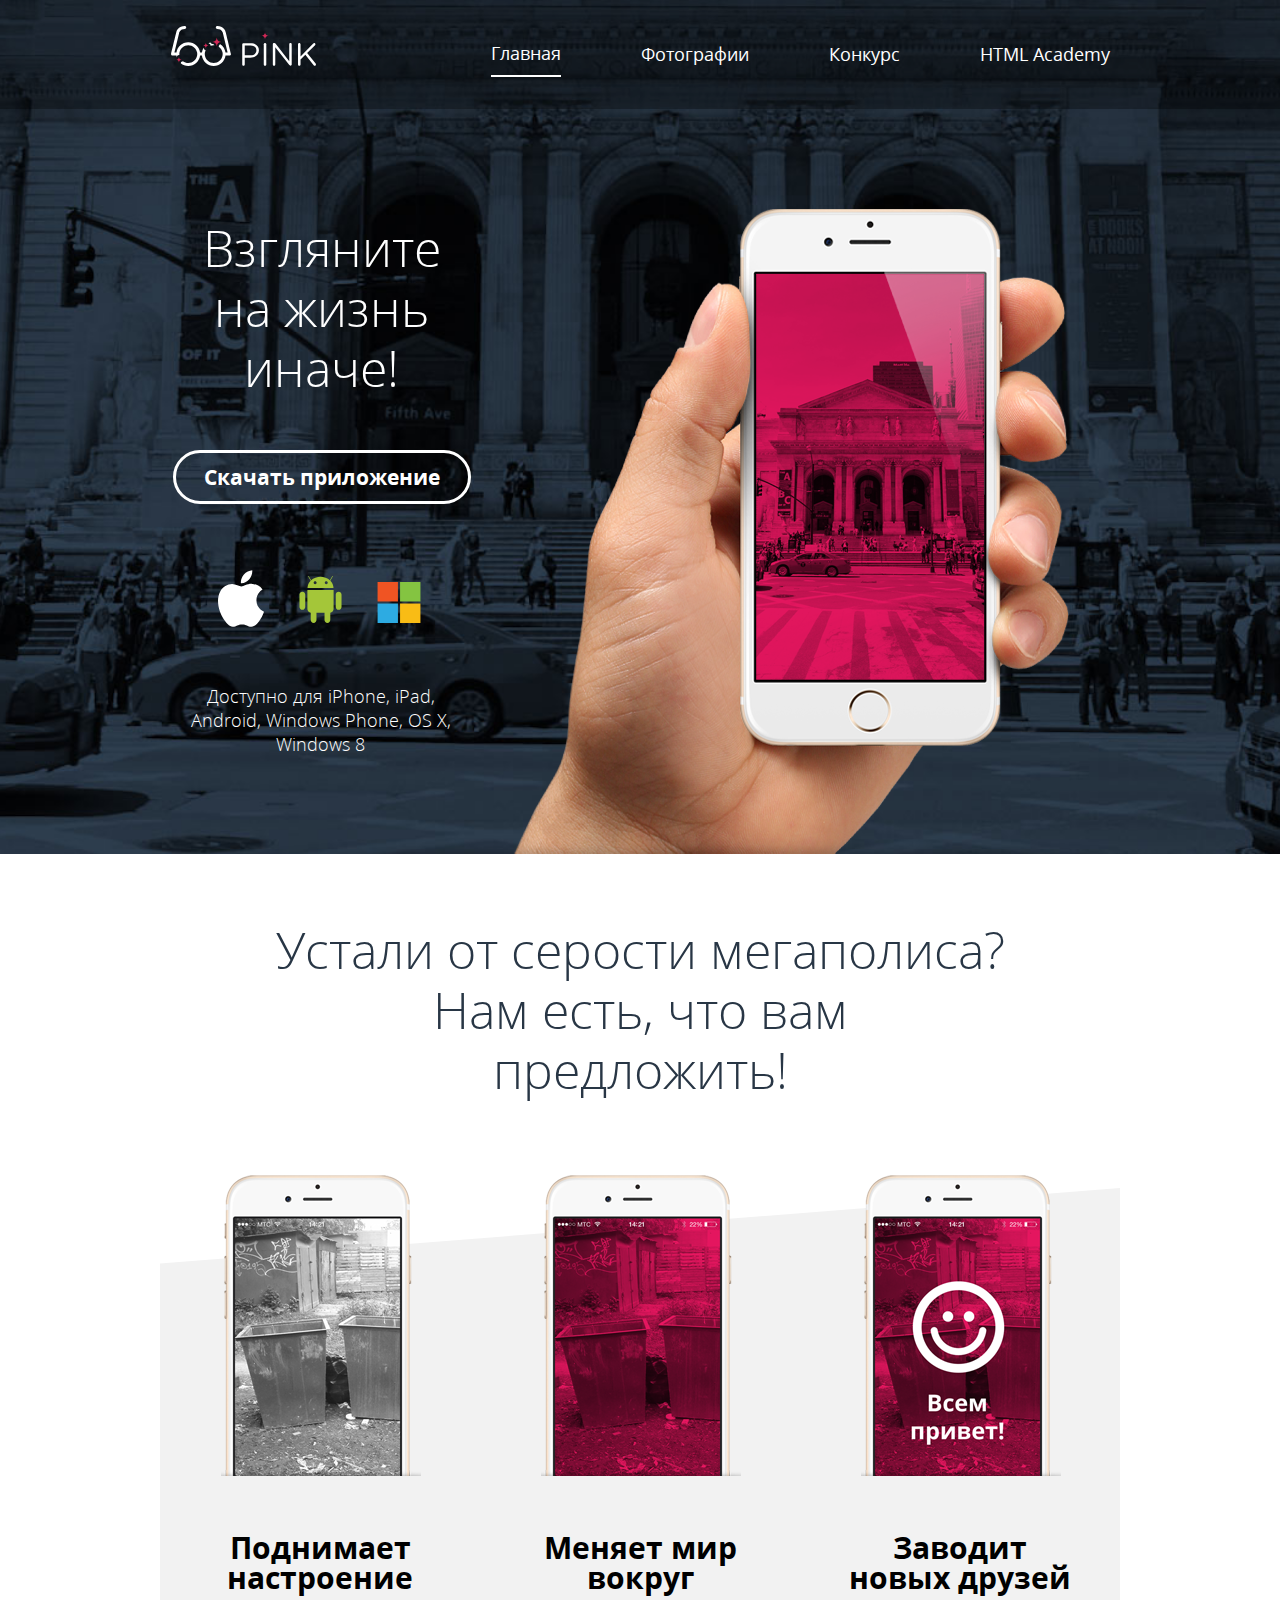
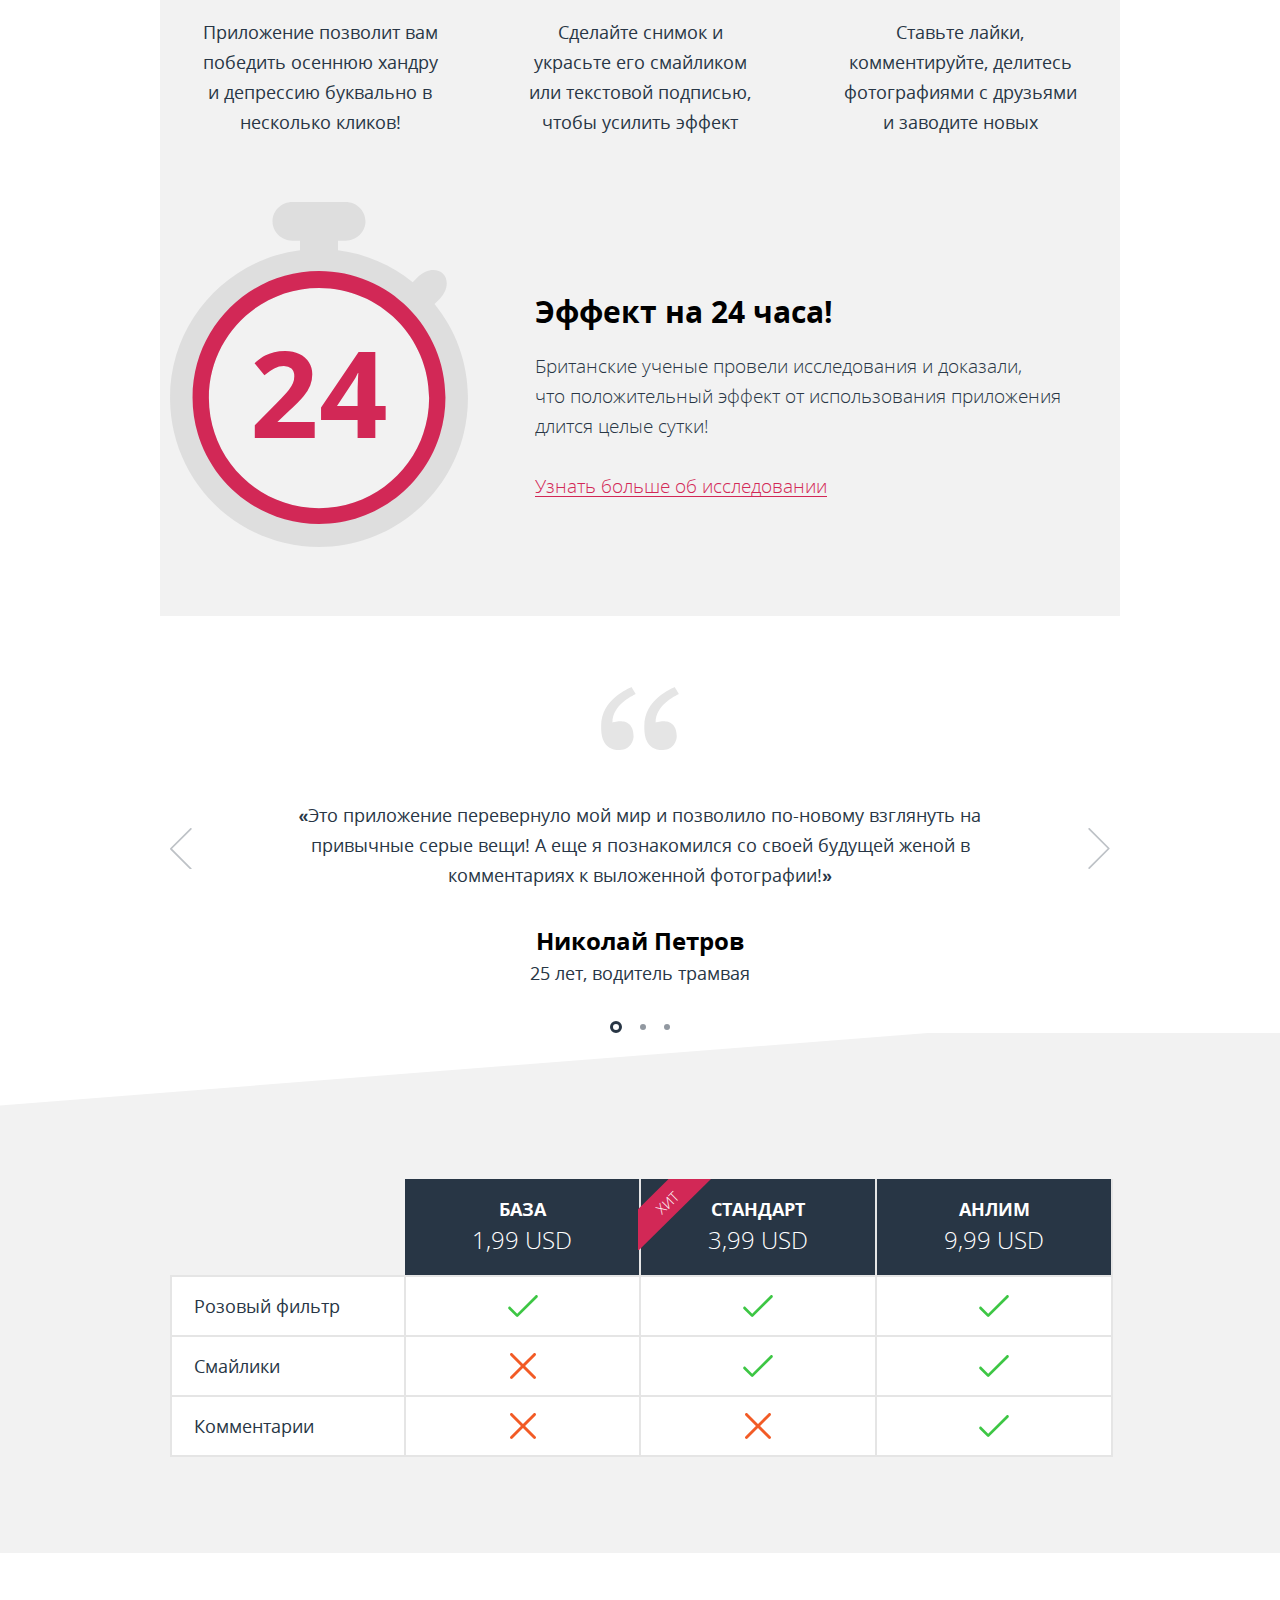
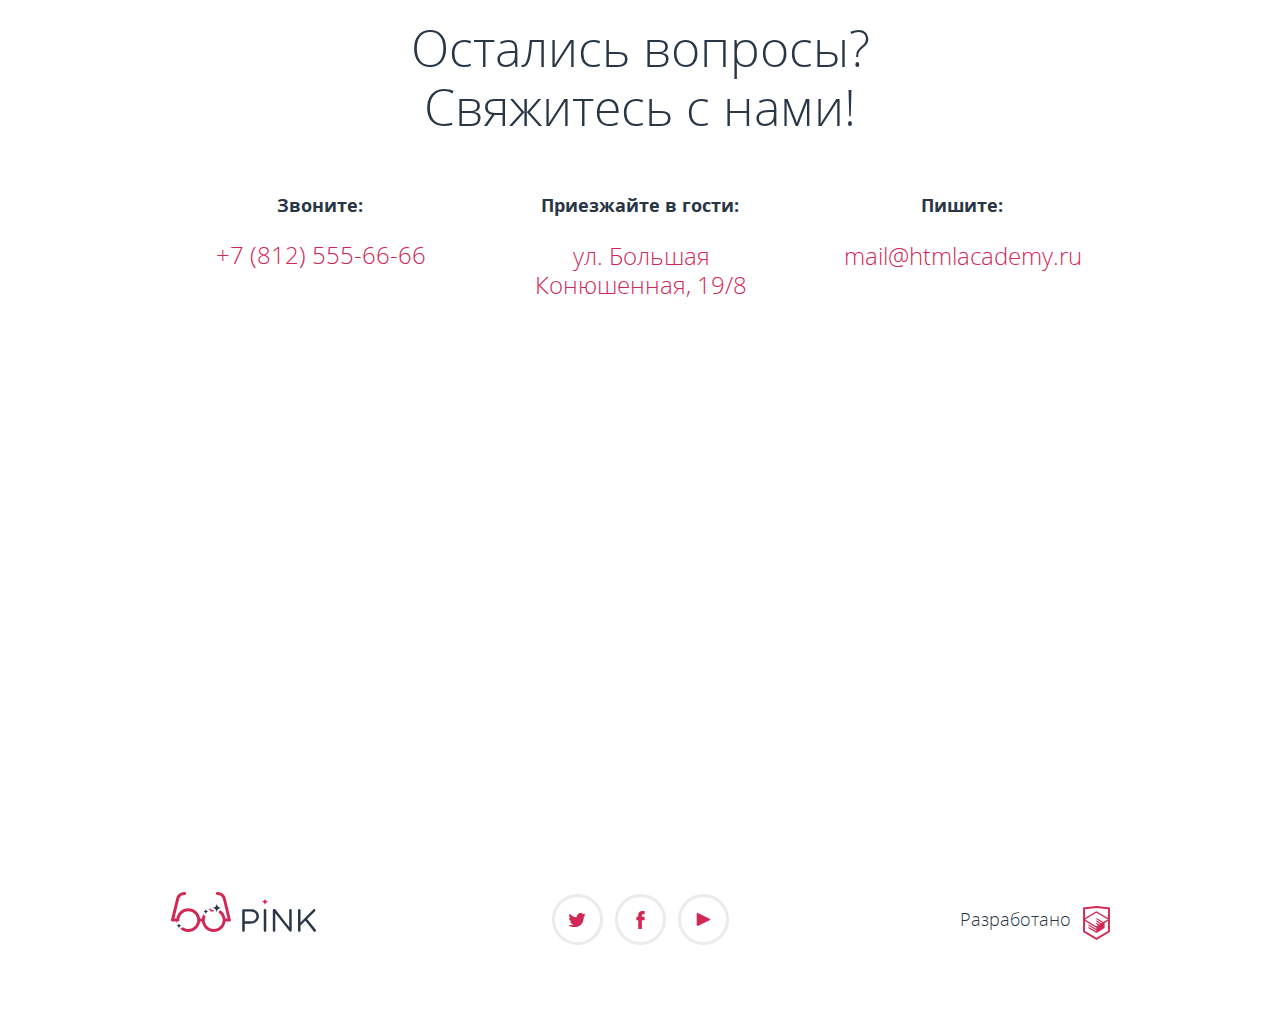
==== commit d56b15de: "update some edits" ====
--- a/index.html
+++ b/index.html
@@ -1 +1 @@
-<!DOCTYPE html><html lang="ru"><head><meta charset="utf-8"><meta name="viewport" content="width=device-width,initial-scale=1"><title>HTML Academy: Пинк</title><link rel="stylesheet" href="css/style.css"></head><body class="main-page"><svg style="display: none;"><symbol id="icon-menu-cross" xmlns="http://www.w3.org/2000/svg" xmlns:xlink="http://www.w3.org/1999/xlink" viewBox="0 0 23.867 23.867" enable-background="new 0 0 23.867 23.867" xml:space="preserve"><path d="M15.087,11.933l8.56-8.559c0.293-0.293,0.293-0.768,0-1.061L21.554,0.22C21.414,0.079,21.223,0,21.023,0 c-0.199,0-0.391,0.079-0.529,0.22l-8.561,8.56l-8.56-8.56c-0.282-0.282-0.78-0.282-1.061,0L0.22,2.313 c-0.293,0.293-0.293,0.768,0,1.061l8.56,8.559l-8.56,8.559c-0.293,0.293-0.293,0.768,0,1.062l2.093,2.094 c0.141,0.142,0.331,0.22,0.53,0.22c0.199,0,0.39-0.078,0.53-0.22l8.561-8.56l8.56,8.56c0.141,0.142,0.332,0.22,0.53,0.22 c0.199,0,0.39-0.078,0.53-0.22l2.093-2.094c0.293-0.294,0.293-0.769,0-1.062L15.087,11.933z"/></symbol><symbol id="icon-menu-burger" xmlns="http://www.w3.org/2000/svg" xmlns:xlink="http://www.w3.org/1999/xlink" viewBox="0 0 49.945 24.007" enable-background="new 0 0 49.945 24.007" xml:space="preserve"><g id="miu"><g id="editor_list_view_hambuger_menu_glyph"><g><path id="path-1" d="M1.137,0C0.51,0,0,0.428,0,1.01v1.981c0,0.558,0.494,1.01,1.139,1.01h47.671 c0.628,0,1.138-0.428,1.138-1.01V1.01c0-0.558-0.494-1.01-1.138-1.01H1.137z M1.137,10.003C0.51,10.003,0,10.431,0,11.013v1.98 c0,0.557,0.494,1.01,1.139,1.01h47.671c0.628,0,1.138-0.428,1.138-1.01v-1.98c0-0.558-0.494-1.01-1.138-1.01H1.137z M1.137,20.005C0.51,20.005,0,20.434,0,21.016v1.981c0,0.557,0.494,1.01,1.139,1.01h47.671c0.628,0,1.138-0.428,1.138-1.01 v-1.981c0-0.558-0.494-1.011-1.138-1.011H1.137z"/></g><g><path id="path-1_1_" d="M1.137,0C0.51,0,0,0.428,0,1.01v1.981c0,0.558,0.494,1.01,1.139,1.01h47.671 c0.628,0,1.138-0.428,1.138-1.01V1.01c0-0.558-0.494-1.01-1.138-1.01H1.137z M1.137,10.003C0.51,10.003,0,10.431,0,11.013v1.98 c0,0.557,0.494,1.01,1.139,1.01h47.671c0.628,0,1.138-0.428,1.138-1.01v-1.98c0-0.558-0.494-1.01-1.138-1.01H1.137z M1.137,20.005C0.51,20.005,0,20.434,0,21.016v1.981c0,0.557,0.494,1.01,1.139,1.01h47.671c0.628,0,1.138-0.428,1.138-1.01 v-1.981c0-0.558-0.494-1.011-1.138-1.011H1.137z"/></g></g></g></symbol><symbol id="logo-pink-blue-desktop" xmlns="http://www.w3.org/2000/svg" xmlns:xlink="http://www.w3.org/1999/xlink" viewBox="0 0 146.3 40.375" enable-background="new 0 0 146.3 40.375" xml:space="preserve"><g><path d="M71.874,18.661c0-0.708,0.58-1.288,1.256-1.288h7.18c5.087,0,8.436,2.704,8.436,7.146v0.063 c0,4.86-4.057,7.373-8.854,7.373h-5.475v6.825c0,0.708-0.58,1.287-1.289,1.287c-0.676,0-1.256-0.58-1.256-1.287L71.874,18.661 L71.874,18.661z M79.988,29.641c3.734,0,6.182-1.996,6.182-4.959v-0.062c0-3.221-2.414-4.894-6.053-4.894h-5.699v9.917h5.57V29.641 z"/><path d="M93.603,18.5c0-0.708,0.579-1.288,1.255-1.288c0.709,0,1.288,0.58,1.288,1.288v20.283 c0,0.708-0.579,1.287-1.288,1.287c-0.676,0-1.255-0.579-1.255-1.287V18.5z"/><path d="M102.744,18.532c0-0.676,0.58-1.256,1.256-1.256h0.354c0.58,0,0.935,0.29,1.288,0.74l13.684,17.45V18.468 c0-0.676,0.547-1.256,1.256-1.256c0.676,0,1.225,0.58,1.225,1.256v20.349c0,0.677-0.48,1.19-1.158,1.19h-0.129 c-0.548,0-0.936-0.321-1.318-0.772l-13.976-17.867v17.449c0,0.677-0.547,1.257-1.257,1.257c-0.676,0-1.223-0.58-1.223-1.257V18.532 H102.744z"/><path d="M128.173,18.5c0-0.708,0.58-1.288,1.257-1.288c0.708,0,1.286,0.58,1.286,1.288v12.331l12.848-13.168 c0.29-0.257,0.579-0.451,0.998-0.451c0.676,0,1.225,0.612,1.225,1.256c0,0.354-0.162,0.644-0.42,0.901l-7.984,7.92l8.564,10.561 c0.225,0.291,0.354,0.547,0.354,0.936c0,0.676-0.577,1.288-1.285,1.288c-0.482,0-0.807-0.259-1.03-0.58l-8.401-10.464l-4.863,4.861 v4.895c0,0.708-0.578,1.288-1.286,1.288c-0.677,0-1.257-0.58-1.257-1.288V18.5H128.173z"/></g><path fill="#D22856" d="M98.498,9.875c-2.002,0-3.623-1.623-3.623-3.624c0,2.001-1.623,3.624-3.625,3.624 c2.002,0,3.625,1.623,3.625,3.624C94.875,11.498,96.496,9.875,98.498,9.875z"/><g><path fill="#D22856" d="M43.094,19.313c0.246,0,0.489,0.014,0.73,0.033c-0.437-0.728-1.227-1.221-2.136-1.221 c-0.877,0-1.614-0.568-1.884-1.354c-0.727,0.208-1.425,0.482-2.089,0.816c0.062,0.017,0.122,0.038,0.188,0.038c1.104,0,2,0.896,2,2 c0,0.096-0.015,0.188-0.028,0.281C40.875,19.524,41.959,19.313,43.094,19.313z"/><path fill="#D22856" d="M60.462,28.016c-0.002-0.009-5.175-21.365-5.175-21.365C54.926,4.303,52.694,0,46.688,0 c-0.829,0-1.5,0.671-1.5,1.5s0.671,1.5,1.5,1.5c4.856,0,5.575,3.729,5.639,4.143l4.767,19.701h-2.073 c-0.445-3.557-2.453-6.628-5.305-8.522c-0.897,0.379-1.529,1.269-1.529,2.303c0,0.088-0.015,0.171-0.026,0.256 c1.991,1.358,3.415,3.489,3.829,5.965c0.082,0.488,0.135,0.987,0.135,1.5c0,0.512-0.053,1.012-0.135,1.5 c-0.716,4.271-4.421,7.53-8.896,7.53c-4.475,0-8.181-3.259-8.896-7.53c-0.082-0.488-0.135-0.988-0.135-1.5 c0-0.513,0.053-1.012,0.135-1.5c0.147-0.879,0.427-1.712,0.808-2.484c-1.034-0.077-1.852-0.932-1.852-1.984 c0-0.189-0.077-0.357-0.192-0.488c-0.938,1.469-1.569,3.149-1.795,4.957h-1.82c-0.741-5.927-5.802-10.531-11.927-10.531 S6.235,20.917,5.493,26.844H3.42L8.187,7.143C8.25,6.729,8.97,3,13.826,3c0.829,0,1.5-0.671,1.5-1.5S14.655,0,13.826,0 C7.82,0,5.588,4.303,5.227,6.651c0,0-5.173,21.356-5.175,21.365c-0.266,1.109,0.531,1.826,1.426,1.826 c0.012,0,0.023,0.004,0.036,0.004h3.982c0.079,0.629,0.215,1.237,0.387,1.831c0.059-0.106,0.102-0.224,0.102-0.354 c0-1.104,0.896-2,2-2c0.166,0,0.324,0.024,0.478,0.062c-0.043-0.343-0.074-0.688-0.074-1.042c0-0.512,0.053-1.011,0.135-1.5 c0.715-4.271,4.421-7.531,8.896-7.531s8.18,3.26,8.896,7.531c0.082,0.489,0.135,0.988,0.135,1.5s-0.053,1.012-0.135,1.5 c-0.715,4.272-4.421,7.531-8.896,7.531c-2.022,0-3.883-0.67-5.386-1.794c-0.35,0.302-0.8,0.491-1.299,0.491 c-0.413,0-0.749,0.336-0.749,0.748c0,0.289-0.065,0.563-0.176,0.812c2.075,1.708,4.722,2.743,7.614,2.743 c6.125,0,11.185-4.604,11.927-10.529h1.814c0.742,5.926,5.802,10.529,11.927,10.529s11.186-4.604,11.927-10.529H59 c0.012,0,0.023-0.005,0.036-0.005C59.931,29.842,60.728,29.125,60.462,28.016z"/></g><g><g><path d="M50.686,16.125c-2.485,0-4.499-2.014-4.499-4.499c0,2.485-2.014,4.499-4.499,4.499 c2.485,0,4.499,2.014,4.499,4.499C46.187,18.139,48.2,16.125,50.686,16.125z"/></g></g><g><g><path d="M37.904,19.626c-1.519,0-2.749-1.23-2.749-2.749c0,1.519-1.23,2.749-2.749,2.749 c1.519,0,2.749,1.229,2.749,2.749C35.155,20.855,36.386,19.626,37.904,19.626z"/></g></g><g><g><path d="M10.734,34.072c-1.519,0-2.749-1.23-2.749-2.75c0,1.52-1.23,2.75-2.749,2.75 c1.519,0,2.749,1.229,2.749,2.748C7.985,35.303,9.215,34.072,10.734,34.072z"/></g></g></symbol><symbol id="logo-pink-blue-mobile" xmlns="http://www.w3.org/2000/svg" xmlns:xlink="http://www.w3.org/1999/xlink" viewBox="0 0 146.3 40.375" enable-background="new 0 0 146.3 40.375" xml:space="preserve"><g><path d="M71.874,18.661c0-0.708,0.58-1.288,1.256-1.288h7.18c5.087,0,8.436,2.704,8.436,7.146v0.063 c0,4.86-4.057,7.373-8.854,7.373h-5.475v6.825c0,0.708-0.58,1.287-1.289,1.287c-0.676,0-1.256-0.58-1.256-1.287L71.874,18.661 L71.874,18.661z M79.988,29.641c3.734,0,6.182-1.996,6.182-4.959v-0.062c0-3.221-2.414-4.894-6.053-4.894h-5.699v9.917h5.57V29.641 z"/><path d="M93.603,18.5c0-0.708,0.579-1.288,1.255-1.288c0.709,0,1.288,0.58,1.288,1.288v20.283 c0,0.708-0.579,1.287-1.288,1.287c-0.676,0-1.255-0.579-1.255-1.287V18.5z"/><path d="M102.744,18.532c0-0.676,0.58-1.256,1.256-1.256h0.354c0.58,0,0.935,0.29,1.288,0.74l13.684,17.45V18.468 c0-0.676,0.547-1.256,1.256-1.256c0.676,0,1.225,0.58,1.225,1.256v20.349c0,0.677-0.48,1.19-1.158,1.19h-0.129 c-0.548,0-0.936-0.321-1.318-0.772l-13.976-17.867v17.449c0,0.677-0.547,1.257-1.257,1.257c-0.676,0-1.223-0.58-1.223-1.257V18.532 H102.744z"/><path d="M128.173,18.5c0-0.708,0.58-1.288,1.257-1.288c0.708,0,1.286,0.58,1.286,1.288v12.331l12.848-13.16 c0.29-0.257,0.579-0.451,0.998-0.451c0.676,0,1.225,0.612,1.225,1.256c0,0.354-0.162,0.644-0.42,0.901l-7.984,7.92l8.564,10.561 c0.225,0.291,0.354,0.547,0.354,0.936c0,0.676-0.577,1.288-1.285,1.288c-0.482,0-0.807-0.259-1.03-0.58l-8.401-10.464l-4.863,4.861 v4.895c0,0.708-0.578,1.288-1.286,1.288c-0.677,0-1.257-0.58-1.257-1.288V18.5H128.173z"/></g><path d="M60.498,28.266"/><path fill="#D22856" d="M60.462,28.016c-0.002-0.009-5.175-21.365-5.175-21.365C54.926,4.303,52.694,0,46.688,0 c-0.829,0-1.5,0.671-1.5,1.5s0.671,1.5,1.5,1.5c4.856,0,5.575,3.729,5.639,4.143l4.767,19.701h-2.073 c-0.742-5.927-5.802-10.531-11.927-10.531s-11.186,4.604-11.927,10.531h-1.82c-0.741-5.927-5.802-10.531-11.927-10.531 S6.235,20.917,5.493,26.844H3.42L8.187,7.143C8.25,6.729,8.97,3,13.826,3c0.829,0,1.5-0.671,1.5-1.5S14.655,0,13.826,0 C7.82,0,5.588,4.303,5.227,6.651c0,0-5.173,21.356-5.175,21.365c-0.266,1.109,0.531,1.826,1.426,1.826 c0.012,0,0.023,0.004,0.036,0.004h3.982c0.741,5.926,5.802,10.53,11.927,10.53s11.185-4.604,11.927-10.53h1.814 c0.742,5.926,5.802,10.53,11.927,10.53s11.186-4.604,11.927-10.53H59c0.012,0,0.023-0.004,0.036-0.004 C59.931,29.842,60.728,29.125,60.462,28.016z M26.315,29.844c-0.715,4.272-4.421,7.531-8.896,7.531s-8.18-3.259-8.896-7.531 c-0.082-0.488-0.135-0.988-0.135-1.5s0.053-1.011,0.135-1.5c0.715-4.271,4.421-7.531,8.896-7.531s8.18,3.26,8.896,7.531 c0.082,0.489,0.135,0.988,0.135,1.5S26.397,29.355,26.315,29.844z M51.99,29.844c-0.716,4.272-4.421,7.531-8.896,7.531 c-4.475,0-8.181-3.259-8.896-7.531c-0.082-0.488-0.135-0.988-0.135-1.5s0.053-1.011,0.135-1.5c0.716-4.271,4.421-7.531,8.896-7.531 c4.475,0,8.181,3.26,8.896,7.531c0.082,0.489,0.135,0.988,0.135,1.5S52.072,29.355,51.99,29.844z"/></symbol><symbol id="logo-pink-white-desktop" xmlns="http://www.w3.org/2000/svg" xmlns:xlink="http://www.w3.org/1999/xlink" viewBox="0 0 146.3 40.375" enable-background="new 0 0 146.3 40.375" xml:space="preserve"><g><path d="M71.874,18.661c0-0.708,0.58-1.288,1.256-1.288h7.18c5.087,0,8.436,2.704,8.436,7.146v0.064 c0,4.861-4.057,7.373-8.854,7.373h-5.475v6.825c0,0.708-0.58,1.288-1.288,1.288c-0.676,0-1.256-0.58-1.256-1.288V18.661z M79.988,29.641c3.734,0,6.182-1.996,6.182-4.959v-0.063c0-3.22-2.414-4.894-6.053-4.894h-5.699v9.917H79.988L79.988,29.641z"/><path d="M93.603,18.5c0-0.708,0.579-1.288,1.255-1.288c0.709,0,1.288,0.58,1.288,1.288v20.283 c0,0.708-0.579,1.287-1.288,1.287c-0.676,0-1.255-0.579-1.255-1.287V18.5z"/><path d="M102.744,18.532c0-0.676,0.58-1.256,1.256-1.256h0.354c0.58,0,0.935,0.29,1.288,0.74l13.684,17.45V18.468 c0-0.676,0.547-1.256,1.256-1.256c0.676,0,1.224,0.58,1.224,1.256v20.349c0,0.676-0.481,1.19-1.158,1.19h-0.129c-0.548,0-0.935-0.321-1.319-0.772l-13.975-17.868v17.45c0,0.676-0.547,1.256-1.256,1.256c-0.676,0-1.223-0.58-1.223-1.256V18.532 H102.744z"/><path d="M128.173,18.5c0-0.708,0.58-1.288,1.257-1.288c0.708,0,1.286,0.58,1.286,1.288v12.331l12.848-13.168 c0.29-0.257,0.579-0.451,0.998-0.451c0.676,0,1.225,0.612,1.225,1.256c0,0.354-0.162,0.644-0.42,0.901l-7.984,7.92l8.564,10.561 c0.225,0.291,0.354,0.547,0.354,0.935c0,0.676-0.578,1.288-1.286,1.288c-0.483,0-0.806-0.258-1.03-0.58l-8.402-10.463l-4.863,4.861 v4.894c0,0.708-0.578,1.288-1.286,1.288c-0.677,0-1.257-0.58-1.257-1.288V18.5H128.173z"/></g><path fill="#D22856" d="M98.498,9.875c-2.002,0-3.623-1.623-3.623-3.624c0,2.001-1.623,3.624-3.625,3.624 c2.002,0,3.625,1.623,3.625,3.624C94.875,11.498,96.496,9.875,98.498,9.875z"/><g><path d="M43.094,19.313c0.246,0,0.489,0.014,0.73,0.033c-0.437-0.728-1.227-1.221-2.136-1.221 c-0.877,0-1.614-0.568-1.884-1.354c-0.727,0.208-1.425,0.482-2.089,0.816c0.062,0.017,0.122,0.038,0.188,0.038c1.104,0,2,0.896,2,2 c0,0.096-0.015,0.188-0.028,0.281C40.875,19.524,41.959,19.313,43.094,19.313z"/><path d="M60.462,28.016c-0.002-0.009-5.175-21.365-5.175-21.365C54.926,4.303,52.694,0,46.688,0 c-0.829,0-1.5,0.671-1.5,1.5s0.671,1.5,1.5,1.5c4.856,0,5.575,3.729,5.639,4.143l4.767,19.701h-2.073 c-0.445-3.557-2.453-6.628-5.305-8.522c-0.897,0.379-1.529,1.269-1.529,2.303c0,0.088-0.015,0.171-0.026,0.256 c1.991,1.358,3.415,3.489,3.829,5.964c0.082,0.489,0.135,0.988,0.135,1.5s-0.053,1.012-0.135,1.5 c-0.716,4.272-4.421,7.531-8.896,7.531c-4.475,0-8.181-3.259-8.896-7.531c-0.082-0.488-0.135-0.988-0.135-1.5 s0.053-1.011,0.135-1.5c0.147-0.878,0.427-1.711,0.808-2.483c-1.034-0.078-1.852-0.932-1.852-1.985 c0-0.189-0.077-0.357-0.192-0.489c-0.938,1.469-1.569,3.15-1.795,4.958h-1.82c-0.741-5.927-5.802-10.531-11.927-10.531 S6.235,20.917,5.493,26.844H3.42L8.187,7.143C8.25,6.729,8.97,3,13.826,3c0.829,0,1.5-0.671,1.5-1.5S14.655,0,13.826,0 C7.82,0,5.588,4.303,5.227,6.651c0,0-5.173,21.356-5.175,21.365c-0.266,1.109,0.531,1.826,1.426,1.826 c0.012,0,0.023,0.004,0.036,0.004h3.982c0.079,0.628,0.215,1.237,0.387,1.831c0.059-0.106,0.102-0.224,0.102-0.354 c0-1.104,0.896-2,2-2c0.166,0,0.324,0.025,0.478,0.063c-0.043-0.343-0.074-0.688-0.074-1.042c0-0.512,0.053-1.011,0.135-1.5 c0.715-4.271,4.421-7.531,8.896-7.531s8.18,3.26,8.896,7.531c0.082,0.489,0.135,0.988,0.135,1.5s-0.053,1.012-0.135,1.5 c-0.715,4.272-4.421,7.531-8.896,7.531c-2.022,0-3.883-0.67-5.386-1.794c-0.35,0.302-0.8,0.491-1.299,0.491 c-0.413,0-0.749,0.336-0.749,0.748c0,0.29-0.065,0.564-0.176,0.812c2.075,1.708,4.722,2.743,7.614,2.743 c6.125,0,11.185-4.604,11.927-10.53h1.814c0.742,5.926,5.802,10.53,11.927,10.53s11.186-4.604,11.927-10.53H59 c0.012,0,0.023-0.004,0.036-0.004C59.931,29.842,60.728,29.125,60.462,28.016z"/></g><g><g><path fill="#D22856" d="M50.686,16.125c-2.485,0-4.499-2.014-4.499-4.499c0,2.485-2.014,4.499-4.499,4.499 c2.485,0,4.499,2.014,4.499,4.499C46.187,18.139,48.2,16.125,50.686,16.125z"/></g></g><g><g><path fill="#D22856" d="M37.904,19.626c-1.519,0-2.749-1.23-2.749-2.749c0,1.519-1.23,2.749-2.749,2.749 c1.519,0,2.749,1.229,2.749,2.749C35.155,20.855,36.386,19.626,37.904,19.626z"/></g></g><g><g><path fill="#D22856" d="M10.734,34.072c-1.519,0-2.749-1.23-2.749-2.75c0,1.52-1.23,2.75-2.749,2.75 c1.519,0,2.749,1.229,2.749,2.748C7.985,35.303,9.215,34.072,10.734,34.072z"/></g></g></symbol><symbol id="logo-pink-white-mobile" xmlns="http://www.w3.org/2000/svg" xmlns:xlink="http://www.w3.org/1999/xlink" viewBox="0 0 74.426 22.859" enable-background="new 0 0 74.426 22.859" xml:space="preserve"><g><path d="M0,1.449c0-0.708,0.58-1.288,1.256-1.288h7.18c5.087,0,8.436,2.704,8.436,7.147v0.064 c0,4.861-4.057,7.373-8.854,7.373H2.544v6.825c0,0.708-0.58,1.288-1.288,1.288C0.58,22.859,0,22.279,0,21.571V1.449z M8.114,12.428 c3.734,0,6.182-1.996,6.182-4.958V7.405c0-3.22-2.415-4.894-6.054-4.894H2.544v9.917H8.114z"/><path d="M21.729,1.288C21.729,0.58,22.308,0,22.983,0c0.709,0,1.288,0.58,1.288,1.288v20.283 c0,0.708-0.579,1.288-1.288,1.288c-0.676,0-1.255-0.58-1.255-1.288V1.288z"/><path d="M30.87,1.32c0-0.676,0.579-1.256,1.256-1.256h0.354c0.58,0,0.934,0.29,1.288,0.74l13.684,17.45V1.256 C47.451,0.58,47.998,0,48.707,0c0.676,0,1.223,0.58,1.223,1.256v20.348c0,0.676-0.482,1.191-1.158,1.191h-0.129 c-0.548,0-0.934-0.322-1.32-0.772L33.349,4.153v17.45c0,0.676-0.547,1.256-1.255,1.256c-0.677,0-1.224-0.58-1.224-1.256V1.32z"/><path d="M56.3,1.288C56.3,0.58,56.879,0,57.556,0c0.708,0,1.287,0.58,1.287,1.288v12.331L71.689,0.451 C71.979,0.193,72.269,0,72.688,0c0.676,0,1.224,0.612,1.224,1.256c0,0.354-0.161,0.644-0.419,0.901l-7.984,7.92l8.564,10.561 c0.225,0.29,0.354,0.547,0.354,0.934c0,0.676-0.579,1.288-1.287,1.288c-0.483,0-0.806-0.258-1.03-0.58l-8.403-10.463l-4.862,4.861 v4.894c0,0.708-0.579,1.288-1.287,1.288c-0.677,0-1.256-0.58-1.256-1.288V1.288z"/></g></symbol><symbol id="logo-pink-white-tablet" viewBox="0 0 146.3 40.375" enable-background="new 0 0 146.3 40.375" xml:space="preserve"><g><path d="M71.874,18.661c0-0.708,0.58-1.288,1.256-1.288h7.18c5.087,0,8.436,2.704,8.436,7.146v0.064 c0,4.861-4.057,7.373-8.854,7.373h-5.475v6.825c0,0.708-0.58,1.288-1.288,1.288c-0.676,0-1.256-0.58-1.256-1.288V18.661z M79.988,29.641c3.734,0,6.182-1.996,6.182-4.959v-0.063c0-3.22-2.414-4.894-6.053-4.894h-5.699v9.917H79.988L79.988,29.641z"/><path d="M93.603,18.5c0-0.708,0.579-1.288,1.255-1.288c0.709,0,1.288,0.58,1.288,1.288v20.283 c0,0.708-0.579,1.287-1.288,1.287c-0.676,0-1.255-0.579-1.255-1.287V18.5z"/><path d="M102.744,18.532c0-0.676,0.58-1.256,1.256-1.256h0.354c0.58,0,0.935,0.29,1.288,0.74l13.684,17.45V18.468 c0-0.676,0.547-1.256,1.256-1.256c0.676,0,1.224,0.58,1.224,1.256v20.349c0,0.676-0.481,1.19-1.158,1.19h-0.129c-0.548,0-0.935-0.321-1.319-0.772l-13.975-17.868v17.45c0,0.676-0.547,1.256-1.256,1.256c-0.676,0-1.223-0.58-1.223-1.256V18.532 H102.744z"/><path d="M128.173,18.5c0-0.708,0.58-1.288,1.257-1.288c0.708,0,1.286,0.58,1.286,1.288v12.331l12.848-13.168 c0.29-0.257,0.579-0.451,0.998-0.451c0.676,0,1.225,0.612,1.225,1.256c0,0.354-0.162,0.644-0.42,0.901l-7.984,7.92l8.564,10.561 c0.225,0.291,0.354,0.547,0.354,0.935c0,0.676-0.578,1.288-1.286,1.288c-0.483,0-0.806-0.258-1.03-0.58l-8.402-10.463l-4.863,4.861 v4.894c0,0.708-0.578,1.288-1.286,1.288c-0.677,0-1.257-0.58-1.257-1.288V18.5H128.173z"/></g><path d="M60.498,28.266"/><path d="M60.462,28.016c-0.002-0.009-5.175-21.365-5.175-21.365C54.926,4.303,52.694,0,46.688,0 c-0.829,0-1.5,0.671-1.5,1.5s0.671,1.5,1.5,1.5c4.856,0,5.575,3.729,5.639,4.143l4.767,19.701h-2.073 c-0.742-5.927-5.802-10.531-11.927-10.531s-11.186,4.604-11.927,10.531h-1.82c-0.741-5.927-5.802-10.531-11.927-10.531 S6.235,20.917,5.493,26.844H3.42L8.187,7.143C8.25,6.729,8.97,3,13.826,3c0.829,0,1.5-0.671,1.5-1.5S14.655,0,13.826,0 C7.82,0,5.588,4.303,5.227,6.651c0,0-5.173,21.356-5.175,21.365c-0.266,1.109,0.531,1.826,1.426,1.826 c0.012,0,0.023,0.004,0.036,0.004h3.982c0.741,5.926,5.802,10.53,11.927,10.53s11.185-4.604,11.927-10.53h1.814 c0.742,5.926,5.802,10.53,11.927,10.53s11.186-4.604,11.927-10.53H59c0.012,0,0.023-0.004,0.036-0.004 C59.931,29.842,60.728,29.125,60.462,28.016z M26.315,29.844c-0.715,4.272-4.421,7.531-8.896,7.531c-4.475,0-8.18-3.259-8.896-7.531 c-0.082-0.488-0.135-0.988-0.135-1.5s0.053-1.011,0.135-1.5c0.715-4.271,4.421-7.531,8.896-7.531c4.475,0,8.18,3.26,8.896,7.531 c0.082,0.489,0.135,0.988,0.135,1.5S26.397,29.355,26.315,29.844z M51.99,29.844c-0.716,4.272-4.421,7.531-8.896,7.531 c-4.475,0-8.181-3.259-8.896-7.531c-0.082-0.488-0.135-0.988-0.135-1.5s0.053-1.011,0.135-1.5c0.716-4.271,4.421-7.531,8.896-7.531 c4.475,0,8.181,3.26,8.896,7.531c0.082,0.489,0.135,0.988,0.135,1.5S52.072,29.355,51.99,29.844z"/></symbol><symbol id="logo-apple" viewBox="0 0 46.21 56.753" enable-background="new 0 0 46.21 56.753" xml:space="preserve"><path fill="#FFFFFF" d="M38.593,30.15c0.081,8.59,7.535,11.447,7.617,11.483c-0.062,0.202-1.19,4.073-3.927,8.072 c-2.365,3.457-4.82,6.901-8.688,6.973c-3.799,0.07-5.021-2.253-9.365-2.253c-4.344,0-5.702,2.182-9.298,2.32 c-3.733,0.142-6.576-3.739-8.961-7.184c-4.875-7.046-8.598-19.91-3.597-28.593c2.484-4.313,6.925-7.043,11.743-7.114 c3.666-0.069,7.126,2.466,9.366,2.466c2.241,0,6.444-3.049,10.865-2.601c1.85,0.077,7.044,0.747,10.38,5.629 C44.459,19.519,38.531,22.971,38.593,30.15 M31.453,9.062C33.435,6.662,34.769,3.323,34.405,0c-2.857,0.115-6.312,1.904-8.36,4.302 c-1.837,2.123-3.445,5.521-3.011,8.778C26.218,13.326,29.47,11.461,31.453,9.062"/></symbol><symbol id="logo-android" viewBox="0 0 42.084 47.041" enable-background="new 0 0 42.084 47.041" xml:space="preserve"><path fill="#A4C639" d="M34.144,14.009H7.945c-0.009,0.11-0.018,0.22-0.018,0.333v18.755c0,1.926,1.457,3.49,3.316,3.627v7.43 c0,1.594,1.291,2.885,2.885,2.885c1.593,0,2.885-1.291,2.885-2.885v-7.42h8.058v7.42c0,1.594,1.291,2.885,2.885,2.885 c1.595,0,2.886-1.291,2.886-2.885v-7.434c1.858-0.137,3.315-1.701,3.315-3.627V14.342C34.157,14.229,34.153,14.119,34.144,14.009z"/><path id="c-4-9-2-9-2-9" fill="#A4C639" d="M2.886,15.679L2.886,15.679c1.593,0,2.886,1.292,2.886,2.885v12.378 c0,1.595-1.292,2.886-2.886,2.886l0,0C1.292,33.828,0,32.537,0,30.942V18.564C0,16.97,1.292,15.679,2.886,15.679z"/><path id="c-4-1-7-3-8-4" fill="#A4C639" d="M39.198,15.679L39.198,15.679c1.595,0,2.886,1.292,2.886,2.885v12.378 c0,1.595-1.291,2.886-2.886,2.886l0,0c-1.594,0-2.885-1.291-2.885-2.886V18.564C36.313,16.97,37.604,15.679,39.198,15.679z"/><path fill="#A4C639" d="M8.03,11.967h26.026c-0.039-2.783-1.234-5.322-3.187-7.275l2.446-4.235c0.082-0.146,0.031-0.331-0.112-0.415 c-0.146-0.084-0.331-0.034-0.415,0.111L30.416,4.26c-2.052-1.853-6.249-3.4-9.374-3.4l0,0c-3.016,0-7.322,1.547-9.374,3.4 L9.296,0.152C9.213,0.007,9.027-0.042,8.881,0.041C8.736,0.125,8.686,0.311,8.77,0.456l2.445,4.235 C9.265,6.645,8.068,9.184,8.03,11.967z M25.323,6.804c-0.002-0.805,0.664-1.46,1.488-1.462c0.826-0.002,1.494,0.648,1.498,1.454 c0,0.002,0,0.005,0,0.008c0.002,0.805-0.664,1.46-1.49,1.462c-0.823,0.002-1.493-0.649-1.496-1.454 C25.323,6.81,25.323,6.807,25.323,6.804z M14.18,6.804c-0.001-0.805,0.665-1.46,1.489-1.462c0.824-0.002,1.494,0.648,1.497,1.454 c0,0.002,0,0.005,0,0.008c0.002,0.805-0.664,1.46-1.488,1.462c-0.825,0.002-1.495-0.649-1.498-1.454 C14.18,6.81,14.18,6.807,14.18,6.804z"/></symbol><symbol id="logo-microsoft" viewBox="0 0 43.922 41.992" enable-background="new 0 0 43.922 41.992" xml:space="preserve"><g><path id="path5058" fill="#F05423" d="M20.874,19.953H0V0h20.874V19.953z"/><path id="path5060" fill="#84C441" d="M43.922,19.953H23.049V0h20.873V19.953z"/><path id="path5062" fill="#2DABE2" d="M20.873,41.992H0V22.04h20.873V41.992z"/><path id="path5064" fill="#F9BC15" d="M43.922,41.992H23.049V22.04h20.873V41.992z"/></g></symbol><symbol id="icon-yes" fill="#3dc644" xmlns="http://www.w3.org/2000/svg" xmlns:xlink="http://www.w3.org/1999/xlink" viewBox="-82.357 4.875 21.698 16.09" enable-background="new -82.357 4.875 21.698 16.09" xml:space="preserve"><path d="M-60.953,5.167c-0.391-0.391-1.023-0.391-1.414,0L-75.75,18.551l-4.9-4.9c-0.391-0.391-1.023-0.391-1.414,0 s-0.391,1.023,0,1.414l5.607,5.607c0.195,0.195,0.451,0.293,0.707,0.293s0.512-0.098,0.707-0.293l14.09-14.0 C-60.562,6.191-60.562,5.558-60.953,5.167z"/></symbol><symbol id="icon-no" fill="#f25b26" xmlns="http://www.w3.org/2000/svg" xmlns:xlink="http://www.w3.org/1999/xlink" viewBox="0 0 26.752 26.752" enable-background="new 0 0 26.752 26.752" xml:space="preserve"><path d="M15.497,13.376L26.312,2.562c0.586-0.585,0.586-1.535,0-2.121s-1.535-0.586-2.121,0L13.376,11.255L2.562,0.439 c-0.586-0.586-1.535-0.586-2.121,0c-0.586,0.585-0.586,1.535,0,2.121l10.814,10.815L0.439,24.19c-0.586,0.586-0.586,1.535,0,2.121 c0.293,0.293,0.677,0.439,1.061,0.439s0.768-0.146,1.061-0.439l10.815-10.814L24.19,26.312c0.293,0.293,0.677,0.439,1.061,0.439 s0.768-0.146,1.061-0.439c0.586-0.586,0.586-1.535,0-2.121L15.497,13.376z"/></symbol><symbol id="icon-quotes" xmlns="http://www.w3.org/2000/svg" xmlns:xlink="http://www.w3.org/1999/xlink" viewBox="0 0 78.672 63.789" enable-background="new 0 0 78.672 63.789" xml:space="preserve"><g><path d="M34.967,7.063L30.713,0C28.272,1.495,0,12.207,0,39.617c0,7.231,0.336,24.172,18.9,24.172 c11.187,0,13.94-10.279,13.94-13.584c0-21.977-21.382-14.177-21.382-14.177C11.458,17.957,31.263,9.184,34.967,7.063z"/></g><g><path d="M78.672,7.063L74.418,0c-2.44,1.495-30.713,12.207-30.713,39.617c0,7.231,0.337,24.172,18.9,24.172 c11.187,0,13.939-10.279,13.939-13.584c0-21.977-21.381-14.177-21.381-14.177C55.165,17.957,74.969,9.184,78.672,7.063z"/></g></symbol><symbol id="icon-review-arrow-left"><path d="M2.045,20.859L21.458,1.446c0.331-0.331,0.331-0.867,0-1.198c-0.33-0.331-0.867-0.331-1.197,0L0.248,20.261 c-0.331,0.33-0.331,0.867,0,1.197l20.013,20.013c0.164,0.165,0.382,0.248,0.599,0.248s0.434-0.083,0.599-0.248 c0.331-0.331,0.331-0.867,0-1.198L2.045,20.859z"/></symbol><symbol id="icon-review-arrow-right" xmlns:xlink="http://www.w3.org/1999/xlink" viewBox="0 0 21.706 41.719" enable-background="new 0 0 21.706 41.719" xml:space="preserve"><path d="M19.661,20.859L0.248,1.446c-0.331-0.331-0.331-0.867,0-1.198c0.33-0.331,0.867-0.331,1.197,0l20.013,20.012 c0.33,0.33,0.33,0.867,0,1.197L1.445,41.471c-0.164,0.165-0.382,0.248-0.599,0.248s-0.434-0.083-0.599-0.248 c-0.331-0.331-0.331-0.867,0-1.198L19.661,20.859z"/></symbol><symbol id="icon-twitter" xmlns="http://www.w3.org/2000/svg" xmlns:xlink="http://www.w3.org/1999/xlink" viewBox="0 0 17.5 14.663" enable-background="new 0 0 17.5 14.663" xml:space="preserve"><g id="W6EeEF_1_"><g><path fill="#d22856" clip-rule="evenodd" d="M11.283,0.153c1.736-0.485,3.074,0.263,3.685,1.151 c0.694-0.226,1.372-0.47,2.072-0.691c-0.004,0.841-0.538,1.478-0.883,1.727C16.861,2.506,17.5,1.86,17.5,1.86 c-0.175,0.976-1.035,1.746-1.611,1.977C15.65,10.429,12.617,14.793,5.507,14.66c-0.538,0,0.077,0-0.46,0 c-0.422,0-4.29-0.45-5.047-1.843c2.341,0.192,4.011-0.412,4.835-1.15c-0.989-0.293-2.761-0.464-3.07-2.881 c0.362,0.105,0.583,0.223,1.228,0.117C1.757,8.067,0.385,7.366,0.461,5.218c0.294,0.32,1.1,0.523,1.381,0.461 c-0.725-0.235-2.03-3.281-0.921-4.836C2.794,2.654,4.769,4.364,8.29,4.528C8.506,2.288,9.461,0.787,11.283,0.153z"/></g></g></symbol><symbol id="icon-facebook" xmlns="http://www.w3.org/2000/svg" xmlns:xlink="http://www.w3.org/1999/xlink" viewBox="0 0 8.673 18.944" enable-background="new 0 0 8.673 18.944" xml:space="preserve"><path fill="#d22856" d="M6.275,3.357c0.799,0,1.599,0,2.398,0c0-1.119,0-2.238,0-3.357c-0.959,0-1.92,0-2.878,0C2.656,0.181,1.54,2.387,1.948,6.115 H0v3.517h1.958c0,3.104,0,6.208,0,9.312c1.279,0,2.558,0,3.837,0c0-3.104,0-6.208,0-9.312h2.857V6.115H5.786 C5.765,5.07,5.75,3.709,6.275,3.357z"/></symbol><symbol id="icon-youtube" xmlns="http://www.w3.org/2000/svg" xmlns:xlink="http://www.w3.org/1999/xlink" viewBox="0 0 14.64 13.96" enable-background="new 0 0 14.64 13.96" xml:space="preserve"><path fill="#d22856" d="M1.775,13.78C0.799,14.257,0,13.758,0,12.671V1.29c0-1.088,0.799-1.585,1.775-1.109l12.133,5.932 c0.975,0.478,0.975,1.258,0,1.736L1.775,13.78z"/></symbol><symbol id="logo-htmlacademy" viewBox="0 0 26.943 34.09" enable-background="new 0 0 26.943 34.09" xml:space="preserve"><path d="M13.62,0.017L13.472,0L0,1.412v24.661l13.472,8.017l13.43-7.99l0.042-0.026V1.412L13.62,0.017z M25.019,12.127L13.495,5.334 l-0.001-0.104L13.407,5.28l-0.088-0.056v0.109L1.925,12.118V3.147l11.547-1.212l11.547,1.212V12.127z M13.405,6.787L24.923,13.5 l-4.479,2.64l-7.093-4.221l-0.013,1.415l5.904,3.513l-0.86,0.507l-5.031-2.992l-0.013,1.415l3.827,2.275l-0.782,0.523l-3.032-1.787 l-0.013,1.413l1.852,1.091l-1.8,1.081L2.034,13.622L13.405,6.787z M1.925,15.127l11.411,6.791l0.015,1.044l-7.941-4.728L5.395,19.65 l7.979,4.796l0.017,1.076l-7.972-4.741l-0.013,1.415l8.021,4.821l0.045,0.026l8.143-4.872v-1.268l-0.011-0.148v-3.761l3.415-2.036 v10.02L13.472,31.85L1.925,24.979V15.127z"/></symbol><symbol id="icon-editor-contrast" xmlns="http://www.w3.org/2000/svg" xmlns:xlink="http://www.w3.org/1999/xlink" viewBox="-35.422 -7.96 31.92 31.92" enable-background="new -35.422 -7.96 31.92 31.92" xml:space="preserve"><path d="M-19.462-3.96c6.595,0,11.96,5.365,11.96,11.96s-5.365,11.96-11.96,11.96S-31.422,14.595-31.422,8 S-26.057-3.96-19.462-3.96 M-19.462-7.96c-8.814,0-15.96,7.145-15.96,15.96c0,8.813,7.146,15.96,15.96,15.96S-3.502,16.813-3.502,8 C-3.502-0.815-10.648-7.96-19.462-7.96L-19.462-7.96z"/><path d="M-19.462,16.331c4.706,0,8.52-3.813,8.52-8.52c0-4.705-3.813-8.519-8.52-8.519"/></symbol><symbol id="icon-editor-crop" xmlns="http://www.w3.org/2000/svg" xmlns:xlink="http://www.w3.org/1999/xlink" viewBox="0 0 48 48" enable-background="new 0 0 48 48" xml:space="preserve"><path fill="none" d="M0,0h48v48H0V0z"/><path d="M34,30h4V14c0-2.21-1.79-4-4-4H18v4h16V30z M14,34V2h-4v8H2v4h8v20c0,2.21,1.79,4,4,4h20v8h4v-8h8v-4H14z"/></symbol><symbol id="icon-editor-fill" xmlns="http://www.w3.org/2000/svg" xmlns:xlink="http://www.w3.org/1999/xlink" viewBox="0 0 48 48" enable-background="new 0 0 48 48" xml:space="preserve"><path fill="none" d="M0,0h48v48H0V0z"/><path d="M33.12,17.88L15.24,0l-2.83,2.83l4.76,4.76L6.88,17.88c-1.17,1.17-1.17,3.07,0,4.24l11,11C18.46,33.71,19.23,34,20,34 s1.54-0.29,2.12-0.88l11-11C34.29,20.95,34.29,19.05,33.12,17.88z M10.41,20L20,10.42L29.59,20H10.41z M38,23c0,0-4,4.33-4,7 c0,2.21,1.79,4,4,4s4-1.79,4-4C42,27.33,38,23,38,23z"/><rect y="40" width="48" height="3"/></symbol><symbol id="icon-timer" xmlns="http://www.w3.org/2000/svg" xmlns:xlink="http://www.w3.org/1999/xlink" viewBox="0 0 298 345.097" enable-background="new 0 0 298 345.097" xml:space="preserve"><path fill="#dedede" d="M264.568,102.055l5.355-5.355c7.717-7.717,9.124-18.938,3.126-24.935c-5.997-5.997-17.217-4.59-24.934,3.127l-5.386,5.385 C221.768,63.292,196.11,51.875,168,48.297v-9.583h7.658c10.914,0,19.843-8.711,19.843-19.357S186.573,0,175.659,0h-53.317  c-10.913,0-19.842,8.711-19.842,19.357s8.929,19.357,19.842,19.357H130v9.583C56.681,57.629,0,120.244,0,196.097  c0,82.291,66.709,149,149,149c82.29,0,149-66.709,149-149C298,160.434,285.465,127.703,264.568,102.055z M149,306.264 c-60.844,0-110.167-49.323-110.167-110.167S88.156,85.93,149,85.93c60.843,0,110.167,49.323,110.167,110.167  S209.843,306.264,149,306.264z"/><path fill="#d22856" d="M149,69.048c-69.864,0-126.5,56.636-126.5,126.5c0,69.864,56.636,126.5,126.5,126.5 s126.5-56.636,126.5-126.5C275.5,125.685,218.864,69.048,149,69.048z M149,306.264c-60.844,0-110.167-49.323-110.167-110.167 C38.833,135.253,88.156,85.93,149,85.93c60.843,0,110.167,49.323,110.167,110.167C259.167,256.941,209.843,306.264,149,306.264z"/></symbol></svg><header class="header header__main-page header--closed"><div class="header__top-box"><div class="header__wrapper"><div class="header__top header__top--closed header__top--nojs"><div class="header__container"><div class="header__logo-container"><a class="header__logo"><svg class="header__logo-mobile-white" width="75" height="22"><use xlink:href="#logo-pink-white-mobile"></use></svg> <svg class="header__logo-tablet-white" width="147" height="40"><use xlink:href="#logo-pink-white-tablet"></use></svg> <svg class="header__logo-desktop-white" width="147" height="40"><use xlink:href="#logo-pink-white-desktop"></use></svg></a></div><button class="header__button header__button--hidden" type="button"><svg class="header__button-svg header__button-svg--burger" width="50" height="24"><use xlink:href="#icon-menu-burger"></use></svg> <svg class="header__button-svg header__button-svg--cross" width="24" height="23"><use xlink:href="#icon-menu-cross"></use></svg></button></div></div><nav class="header__nav main-nav header__nav--nojs header__nav--closed"><ul class="main-nav__list--opened main-nav__list"><li class="main-nav__item main-nav__item--current"><a class="main-nav__link main-nav__link--current">Главная</a></li><li class="main-nav__item"><a class="main-nav__link" href="photo.html">Фотографии</a></li><li class="main-nav__item"><a class="main-nav__link" href="form.html">Конкурс</a></li><li class="main-nav__item"><a class="main-nav__link" href="https://htmlacademy.ru/intensive/adaptive">HTML Academy</a></li></ul></nav></div></div><article class="intro"><div class="intro__wrapper"><div class="intro__container"><h2 class="intro__title">Взгляните на жизнь иначе!</h2><a class="intro__btn intro__btn--white" href="https://www.apple.com/itunes/working-itunes/market/" target="_blank">Скачать приложение</a><ul class="intro__list"><li class="intro__item"><a class="intro__link intro__link--apple" href="https://www.apple.com/itunes/working-itunes/market/" target="_blank"><svg class="intro__logo" width="46" height="57"><use xlink:href="#logo-apple"></use></svg> Apple</a></li><li class="intro__item"><a class="intro__link intro__link--android" href="http://androidmarkets.ru/" target="_blank"><svg class="intro__logo" width="43" height="47"><use xlink:href="#logo-android"></use></svg> Android</a></li><li class="intro__item"><a class="intro__link intro__link--microsoft" href="https://www.microsoft.com/ru-ru/store/b/home?WT.mc_id=MSCOM_HP_ru_Store" target="_blank"><svg class="intro__logo" width="44" height="41"><use xlink:href="#logo-microsoft"></use></svg> Microsoft</a></li></ul><p class="intro__description">Доступно для iPhone, iPad, Android, Windows Phone, OS X, Windows 8</p></div></div></article></header><main class="main-page-content"><div class="main-page__wrapper"><h1 class="visually-hidden">Главная страница сайта приложения Pink</h1><div class="promo"><p class="promo__text">Устали от серости мегаполиса?</p><p class="promo__text">Нам есть, что вам предложить!</p></div><section class="information"><h2 class="visually-hidden">Информация о приложении</h2><div class="information__wrapper container"><div class="information__container"><ul class="information__list"><li class="information__item information__item-1"><h3 class="information__title">Поднимает настроение</h3><p class="information__text">Приложение позволит вам победить осеннюю хандру и депрессию буквально в несколько кликов!</p></li><li class="information__item information__item-2"><h3 class="information__title">Меняет мир вокруг</h3><p class="information__text">Сделайте снимок и украсьте его смайликом или текстовой подписью, чтобы усилить эффект</p></li><li class="information__item information__item-3"><h3 class="information__title">Заводит новых друзей</h3><p class="information__text">Ставьте лайки, комментируйте, делитесь фотографиями с друзьями и заводите новых</p></li></ul></div></div></section><section class="effect"><div class="effect__container"><div class="effect__timer"><svg class="timer" width="238" height="276"><use xmlns:xlink="http://www.w3.org/1999/xlink" xlink:href="#icon-timer"></use></svg></div><div class="effect__description"><h2 class="effect__title">Эффект<br>на 24 часа!</h2><p class="effect__text">Британские ученые провели исследования и доказали,<br class="effect__wrap">что положительный эффект от использования приложения длится целые сутки!</p><a class="effect__link" href="#"><span class="effect__span">Узнать больше об исследовании</span></a></div></div></section><section class="review"><div class="review__wrapper slider"><h2 class="visually-hidden">Отзывы пользователей</h2><div class="review__list slider__list"><div class="review__item review__item--first slider__item"><div class="review__content"><cite class="review__title">Николай Петров</cite><p class="review__about">25 лет, водитель трамвая</p></div><p class="review__text">«Это приложение перевернуло мой мир и позволило по-новому взглянуть на привычные серые вещи! А еще я познакомился со своей будущей женой в комментариях к выложенной фотографии!»</p></div><div class="review__item review__item--second slider__item"><div class="review__content"><cite class="review__title">Николай Петров</cite><p class="review__about">25 лет, водитель трамвая</p></div><p class="review__text">«Это приложение перевернуло мой мир и позволило по-новому взглянуть на привычные серые вещи! А еще я познакомился со своей будущей женой в комментариях к выложенной фотографии!»</p></div><div class="review__item review__item--third slider__item"><div class="review__content"><cite class="review__title">Николай Петров</cite><p class="review__about">25 лет, водитель трамвая</p></div><p class="review__text">«Это приложение перевернуло мой мир и позволило по-новому взглянуть на привычные серые вещи! А еще я познакомился со своей будущей женой в комментариях к выложенной фотографии!»</p></div></div><button class="review__toggle review__toggle--prev"><svg class="arrow" width="22" height="41"><use xmlns:xlink="http://www.w3.org/1999/xlink" xlink:href="#icon-review-arrow-left"></use></svg>предыдущий отзыв</button> <button class="review__toggle review__toggle--next"><svg class="arrow" width="22" height="41"><use xmlns:xlink="http://www.w3.org/1999/xlink" xlink:href="#icon-review-arrow-right"></use></svg>следующий отзыв</button><p class="review__toggles slider"><button class="slider__toggle slider__toggle--check" type="button"><span class="visually-hidden">1</span></button> <button class="slider__toggle" type="button"><span class="visually-hidden">2</span></button> <button class="slider__toggle" type="button"><span class="visually-hidden">3</span></button></p></div></section></div><section class="price"><div class="price__container main-page__wrapper"><h2 class="visually-hidden">Тарифы</h2><div class="price__wrapper"><table class="price__list table"><thead class="price__head"><tr><th class="price__empty"></th><th class="price__tariff">База <span class="price__cost">1,99 USD</span></th><th class="price__tariff price__hit">Стандарт <span class="price__cost">3,99 USD</span></th><th class="price__tariff">Анлим <span class="price__cost">9,99 USD</span></th></tr></thead><tbody><tr class="price__row"><td class="price__option">Розовый фильтр</td><td class="price__value price__value--yes"><div class="price__value-box"><span class="price__option-name">Розовый фильтр</span> <svg class="price__icon-yes" width="34" height="22"><use xlink:href="#icon-yes"></use></svg></div></td><td class="price__value price__value--yes"><div class="price__value-box"><span class="price__option-name">Розовый фильтр</span> <svg class="price__icon-yes" width="34" height="22"><use xlink:href="#icon-yes"></use></svg></div></td><td class="price__value price__value--yes"><div class="price__value-box"><span class="price__option-name">Розовый фильтр</span> <svg class="price__icon-yes" width="34" height="22"><use xlink:href="#icon-yes"></use></svg></div></td></tr><tr class="price__row"><td class="price__option">Смайлики</td><td class="price__value price__value--no"><div class="price__value-box"><span class="price__option-name">Смайлики</span> <svg class="price__icon-no" width="34" height="26"><use xlink:href="#icon-no"></use></svg></div></td><td class="price__value price__value--yes"><div class="price__value-box"><span class="price__option-name">Смайлики</span> <svg class="price__icon-yes" width="34" height="22"><use xlink:href="#icon-yes"></use></svg></div></td><td class="price__value price__value--yes"><div class="price__value-box"><span class="price__option-name">Смайлики</span> <svg class="price__icon-yes" width="34" height="22"><use xlink:href="#icon-yes"></use></svg></div></td></tr><tr class="price__row"><td class="price__option">Комментарии</td><td class="price__value price__value--no"><div class="price__value-box"><span class="price__option-name">Комментарии</span> <svg class="price__icon-no" width="34" height="26"><use xlink:href="#icon-no"></use></svg></div></td><td class="price__value price__value--no"><div class="price__value-box"><span class="price__option-name">Комментарии</span> <svg class="price__icon-no" width="34" height="26"><use xlink:href="#icon-no"></use></svg></div></td><td class="price__value price__value--yes"><div class="price__value-box"><span class="price__option-name">Комментарии</span> <svg class="price__icon-yes" width="34" height="22"><use xlink:href="#icon-yes"></use></svg></div></td></tr></tbody></table><p class="price__toggles slider"><button class="slider__toggle" type="button">1</button> <button class="slider__toggle slider__toggle--check" type="button">2</button> <button class="slider__toggle" type="button">3</button></p></div></div></section><section class="contacts"><div class="contacts__container"><h2 class="contacts__header">Остались вопросы? Свяжитесь с нами!</h2><div class="contacts__wrapper"><ul class="contacts__list"><li class="contacts__item contacts__phone"><h3 class="contacts__title">Звоните:</h3><p class="contacts__text">+7 (812) 555-66-66</p></li><li class="contacts__item contacts__mail"><h3 class="contacts__title">Пишите:</h3><p class="contacts__text"><span class="contacts__span"><a class="contacts__link">mail@htmlacademy.ru</a></span></p></li><li class="contacts__item contacts__adress"><h3 class="contacts__title">Приезжайте в гости:</h3><p class="contacts__text">ул. Большая Конюшенная, 19/8</p></li></ul></div></div><div class="contacts__map-box"><svg class="contacts__triangle" xmlns="http://www.w3.org/2000/svg" xmlns:xlink="http://www.w3.org/1999/xlink" x="0px" y="0px" width="595.28px" height="61.905px" viewBox="0 0 595.28 61.905" enable-background="new 0 0 595.28 61.905" xml:space="preserve"><polygon fill="#ffffff" points="297.64,61.905 0,0 595.28,0 "/></svg><div class="contacts__map" id="map__canvas"></div></div></section></main><footer class="footer footer__main-page container"><h2 class="visually-hidden">Мы в соцсетях</h2><a class="footer__logo" aria-label="Логотип сайта"><svg class="footer__svg footer__logo-mobile-blue" width="147" height="40"><use xlink:href="#logo-pink-blue-mobile"></use></svg> <svg class="footer__svg footer__logo-desktop-blue" width="147" height="40"><use xlink:href="#logo-pink-blue-desktop"></use></svg></a><ul class="footer__social-list"><li class="footer__social-item footer__social-item--twitter"><a class="footer__social-link" href="#" aria-label="Мы в twitter"><svg class="footer__social-logo" width="18" height="14" fill="#d22856" viewBox="0 0 18 14"><use xlink:href="#icon-twitter"></use></svg></a></li><li class="footer__social-item footer__social-item--facebook"><a class="footer__social-link" href="#" aria-label="Мы в facebook"><svg class="footer__social-logo" width="9" height="18" viewBox="0 0 9 18" fill="#d22856"><use xlink:href="#icon-facebook"></use></svg></a></li><li class="footer__social-item footer__social-item--youtube"><a class="footer__social-link" href="#" aria-label="Мы на youtube"><svg class="footer__social-logo" viewBox="0 0 15 13" width="15" height="13" fill="#d22856"><use xlink:href="#icon-youtube"></use></svg></a></li></ul><div class="footer__copyright"><p class="footer__text">Разработано</p><a class="footer__link" href="https://htmlacademy.ru/intensive/adaptive" aria-label="Переход на сайт HTML Academy"><svg class="footer__logo-htmlacademy" width="27" height="34" fill="#d22856"><use xlink:href="#logo-htmlacademy"></use></svg></a></div></footer><script src="https://api-maps.yandex.ru/2.1/?lang=ru_RU" type="text/javascript"></script><script src="./js/script.js"></script></body></html>+<!DOCTYPE html><html lang="ru"><head><meta charset="utf-8"><meta name="viewport" content="width=device-width,initial-scale=1"><title>HTML Academy: Пинк</title><link rel="stylesheet" href="css/style.css"></head><body class="main-page"><svg style="display: none;"><symbol id="icon-menu-cross" xmlns="http://www.w3.org/2000/svg" xmlns:xlink="http://www.w3.org/1999/xlink" viewBox="0 0 23.867 23.867" enable-background="new 0 0 23.867 23.867" xml:space="preserve"><path d="M15.087,11.933l8.56-8.559c0.293-0.293,0.293-0.768,0-1.061L21.554,0.22C21.414,0.079,21.223,0,21.023,0 c-0.199,0-0.391,0.079-0.529,0.22l-8.561,8.56l-8.56-8.56c-0.282-0.282-0.78-0.282-1.061,0L0.22,2.313 c-0.293,0.293-0.293,0.768,0,1.061l8.56,8.559l-8.56,8.559c-0.293,0.293-0.293,0.768,0,1.062l2.093,2.094 c0.141,0.142,0.331,0.22,0.53,0.22c0.199,0,0.39-0.078,0.53-0.22l8.561-8.56l8.56,8.56c0.141,0.142,0.332,0.22,0.53,0.22 c0.199,0,0.39-0.078,0.53-0.22l2.093-2.094c0.293-0.294,0.293-0.769,0-1.062L15.087,11.933z"/></symbol><symbol id="icon-menu-burger" xmlns="http://www.w3.org/2000/svg" xmlns:xlink="http://www.w3.org/1999/xlink" viewBox="0 0 49.945 24.007" enable-background="new 0 0 49.945 24.007" xml:space="preserve"><g id="miu"><g id="editor_list_view_hambuger_menu_glyph"><g><path id="path-1" d="M1.137,0C0.51,0,0,0.428,0,1.01v1.981c0,0.558,0.494,1.01,1.139,1.01h47.671 c0.628,0,1.138-0.428,1.138-1.01V1.01c0-0.558-0.494-1.01-1.138-1.01H1.137z M1.137,10.003C0.51,10.003,0,10.431,0,11.013v1.98 c0,0.557,0.494,1.01,1.139,1.01h47.671c0.628,0,1.138-0.428,1.138-1.01v-1.98c0-0.558-0.494-1.01-1.138-1.01H1.137z M1.137,20.005C0.51,20.005,0,20.434,0,21.016v1.981c0,0.557,0.494,1.01,1.139,1.01h47.671c0.628,0,1.138-0.428,1.138-1.01 v-1.981c0-0.558-0.494-1.011-1.138-1.011H1.137z"/></g><g><path id="path-1_1_" d="M1.137,0C0.51,0,0,0.428,0,1.01v1.981c0,0.558,0.494,1.01,1.139,1.01h47.671 c0.628,0,1.138-0.428,1.138-1.01V1.01c0-0.558-0.494-1.01-1.138-1.01H1.137z M1.137,10.003C0.51,10.003,0,10.431,0,11.013v1.98 c0,0.557,0.494,1.01,1.139,1.01h47.671c0.628,0,1.138-0.428,1.138-1.01v-1.98c0-0.558-0.494-1.01-1.138-1.01H1.137z M1.137,20.005C0.51,20.005,0,20.434,0,21.016v1.981c0,0.557,0.494,1.01,1.139,1.01h47.671c0.628,0,1.138-0.428,1.138-1.01 v-1.981c0-0.558-0.494-1.011-1.138-1.011H1.137z"/></g></g></g></symbol><symbol id="logo-pink-blue-desktop" xmlns="http://www.w3.org/2000/svg" xmlns:xlink="http://www.w3.org/1999/xlink" viewBox="0 0 146.3 40.375" enable-background="new 0 0 146.3 40.375" xml:space="preserve"><g><path d="M71.874,18.661c0-0.708,0.58-1.288,1.256-1.288h7.18c5.087,0,8.436,2.704,8.436,7.146v0.063 c0,4.86-4.057,7.373-8.854,7.373h-5.475v6.825c0,0.708-0.58,1.287-1.289,1.287c-0.676,0-1.256-0.58-1.256-1.287L71.874,18.661 L71.874,18.661z M79.988,29.641c3.734,0,6.182-1.996,6.182-4.959v-0.062c0-3.221-2.414-4.894-6.053-4.894h-5.699v9.917h5.57V29.641 z"/><path d="M93.603,18.5c0-0.708,0.579-1.288,1.255-1.288c0.709,0,1.288,0.58,1.288,1.288v20.283 c0,0.708-0.579,1.287-1.288,1.287c-0.676,0-1.255-0.579-1.255-1.287V18.5z"/><path d="M102.744,18.532c0-0.676,0.58-1.256,1.256-1.256h0.354c0.58,0,0.935,0.29,1.288,0.74l13.684,17.45V18.468 c0-0.676,0.547-1.256,1.256-1.256c0.676,0,1.225,0.58,1.225,1.256v20.349c0,0.677-0.48,1.19-1.158,1.19h-0.129 c-0.548,0-0.936-0.321-1.318-0.772l-13.976-17.867v17.449c0,0.677-0.547,1.257-1.257,1.257c-0.676,0-1.223-0.58-1.223-1.257V18.532 H102.744z"/><path d="M128.173,18.5c0-0.708,0.58-1.288,1.257-1.288c0.708,0,1.286,0.58,1.286,1.288v12.331l12.848-13.168 c0.29-0.257,0.579-0.451,0.998-0.451c0.676,0,1.225,0.612,1.225,1.256c0,0.354-0.162,0.644-0.42,0.901l-7.984,7.92l8.564,10.561 c0.225,0.291,0.354,0.547,0.354,0.936c0,0.676-0.577,1.288-1.285,1.288c-0.482,0-0.807-0.259-1.03-0.58l-8.401-10.464l-4.863,4.861 v4.895c0,0.708-0.578,1.288-1.286,1.288c-0.677,0-1.257-0.58-1.257-1.288V18.5H128.173z"/></g><path fill="#D22856" d="M98.498,9.875c-2.002,0-3.623-1.623-3.623-3.624c0,2.001-1.623,3.624-3.625,3.624 c2.002,0,3.625,1.623,3.625,3.624C94.875,11.498,96.496,9.875,98.498,9.875z"/><g><path fill="#D22856" d="M43.094,19.313c0.246,0,0.489,0.014,0.73,0.033c-0.437-0.728-1.227-1.221-2.136-1.221 c-0.877,0-1.614-0.568-1.884-1.354c-0.727,0.208-1.425,0.482-2.089,0.816c0.062,0.017,0.122,0.038,0.188,0.038c1.104,0,2,0.896,2,2 c0,0.096-0.015,0.188-0.028,0.281C40.875,19.524,41.959,19.313,43.094,19.313z"/><path fill="#D22856" d="M60.462,28.016c-0.002-0.009-5.175-21.365-5.175-21.365C54.926,4.303,52.694,0,46.688,0 c-0.829,0-1.5,0.671-1.5,1.5s0.671,1.5,1.5,1.5c4.856,0,5.575,3.729,5.639,4.143l4.767,19.701h-2.073 c-0.445-3.557-2.453-6.628-5.305-8.522c-0.897,0.379-1.529,1.269-1.529,2.303c0,0.088-0.015,0.171-0.026,0.256 c1.991,1.358,3.415,3.489,3.829,5.965c0.082,0.488,0.135,0.987,0.135,1.5c0,0.512-0.053,1.012-0.135,1.5 c-0.716,4.271-4.421,7.53-8.896,7.53c-4.475,0-8.181-3.259-8.896-7.53c-0.082-0.488-0.135-0.988-0.135-1.5 c0-0.513,0.053-1.012,0.135-1.5c0.147-0.879,0.427-1.712,0.808-2.484c-1.034-0.077-1.852-0.932-1.852-1.984 c0-0.189-0.077-0.357-0.192-0.488c-0.938,1.469-1.569,3.149-1.795,4.957h-1.82c-0.741-5.927-5.802-10.531-11.927-10.531 S6.235,20.917,5.493,26.844H3.42L8.187,7.143C8.25,6.729,8.97,3,13.826,3c0.829,0,1.5-0.671,1.5-1.5S14.655,0,13.826,0 C7.82,0,5.588,4.303,5.227,6.651c0,0-5.173,21.356-5.175,21.365c-0.266,1.109,0.531,1.826,1.426,1.826 c0.012,0,0.023,0.004,0.036,0.004h3.982c0.079,0.629,0.215,1.237,0.387,1.831c0.059-0.106,0.102-0.224,0.102-0.354 c0-1.104,0.896-2,2-2c0.166,0,0.324,0.024,0.478,0.062c-0.043-0.343-0.074-0.688-0.074-1.042c0-0.512,0.053-1.011,0.135-1.5 c0.715-4.271,4.421-7.531,8.896-7.531s8.18,3.26,8.896,7.531c0.082,0.489,0.135,0.988,0.135,1.5s-0.053,1.012-0.135,1.5 c-0.715,4.272-4.421,7.531-8.896,7.531c-2.022,0-3.883-0.67-5.386-1.794c-0.35,0.302-0.8,0.491-1.299,0.491 c-0.413,0-0.749,0.336-0.749,0.748c0,0.289-0.065,0.563-0.176,0.812c2.075,1.708,4.722,2.743,7.614,2.743 c6.125,0,11.185-4.604,11.927-10.529h1.814c0.742,5.926,5.802,10.529,11.927,10.529s11.186-4.604,11.927-10.529H59 c0.012,0,0.023-0.005,0.036-0.005C59.931,29.842,60.728,29.125,60.462,28.016z"/></g><g><g><path d="M50.686,16.125c-2.485,0-4.499-2.014-4.499-4.499c0,2.485-2.014,4.499-4.499,4.499 c2.485,0,4.499,2.014,4.499,4.499C46.187,18.139,48.2,16.125,50.686,16.125z"/></g></g><g><g><path d="M37.904,19.626c-1.519,0-2.749-1.23-2.749-2.749c0,1.519-1.23,2.749-2.749,2.749 c1.519,0,2.749,1.229,2.749,2.749C35.155,20.855,36.386,19.626,37.904,19.626z"/></g></g><g><g><path d="M10.734,34.072c-1.519,0-2.749-1.23-2.749-2.75c0,1.52-1.23,2.75-2.749,2.75 c1.519,0,2.749,1.229,2.749,2.748C7.985,35.303,9.215,34.072,10.734,34.072z"/></g></g></symbol><symbol id="logo-pink-blue-mobile" xmlns="http://www.w3.org/2000/svg" xmlns:xlink="http://www.w3.org/1999/xlink" viewBox="0 0 146.3 40.375" enable-background="new 0 0 146.3 40.375" xml:space="preserve"><g><path d="M71.874,18.661c0-0.708,0.58-1.288,1.256-1.288h7.18c5.087,0,8.436,2.704,8.436,7.146v0.063 c0,4.86-4.057,7.373-8.854,7.373h-5.475v6.825c0,0.708-0.58,1.287-1.289,1.287c-0.676,0-1.256-0.58-1.256-1.287L71.874,18.661 L71.874,18.661z M79.988,29.641c3.734,0,6.182-1.996,6.182-4.959v-0.062c0-3.221-2.414-4.894-6.053-4.894h-5.699v9.917h5.57V29.641 z"/><path d="M93.603,18.5c0-0.708,0.579-1.288,1.255-1.288c0.709,0,1.288,0.58,1.288,1.288v20.283 c0,0.708-0.579,1.287-1.288,1.287c-0.676,0-1.255-0.579-1.255-1.287V18.5z"/><path d="M102.744,18.532c0-0.676,0.58-1.256,1.256-1.256h0.354c0.58,0,0.935,0.29,1.288,0.74l13.684,17.45V18.468 c0-0.676,0.547-1.256,1.256-1.256c0.676,0,1.225,0.58,1.225,1.256v20.349c0,0.677-0.48,1.19-1.158,1.19h-0.129 c-0.548,0-0.936-0.321-1.318-0.772l-13.976-17.867v17.449c0,0.677-0.547,1.257-1.257,1.257c-0.676,0-1.223-0.58-1.223-1.257V18.532 H102.744z"/><path d="M128.173,18.5c0-0.708,0.58-1.288,1.257-1.288c0.708,0,1.286,0.58,1.286,1.288v12.331l12.848-13.16 c0.29-0.257,0.579-0.451,0.998-0.451c0.676,0,1.225,0.612,1.225,1.256c0,0.354-0.162,0.644-0.42,0.901l-7.984,7.92l8.564,10.561 c0.225,0.291,0.354,0.547,0.354,0.936c0,0.676-0.577,1.288-1.285,1.288c-0.482,0-0.807-0.259-1.03-0.58l-8.401-10.464l-4.863,4.861 v4.895c0,0.708-0.578,1.288-1.286,1.288c-0.677,0-1.257-0.58-1.257-1.288V18.5H128.173z"/></g><path d="M60.498,28.266"/><path fill="#D22856" d="M60.462,28.016c-0.002-0.009-5.175-21.365-5.175-21.365C54.926,4.303,52.694,0,46.688,0 c-0.829,0-1.5,0.671-1.5,1.5s0.671,1.5,1.5,1.5c4.856,0,5.575,3.729,5.639,4.143l4.767,19.701h-2.073 c-0.742-5.927-5.802-10.531-11.927-10.531s-11.186,4.604-11.927,10.531h-1.82c-0.741-5.927-5.802-10.531-11.927-10.531 S6.235,20.917,5.493,26.844H3.42L8.187,7.143C8.25,6.729,8.97,3,13.826,3c0.829,0,1.5-0.671,1.5-1.5S14.655,0,13.826,0 C7.82,0,5.588,4.303,5.227,6.651c0,0-5.173,21.356-5.175,21.365c-0.266,1.109,0.531,1.826,1.426,1.826 c0.012,0,0.023,0.004,0.036,0.004h3.982c0.741,5.926,5.802,10.53,11.927,10.53s11.185-4.604,11.927-10.53h1.814 c0.742,5.926,5.802,10.53,11.927,10.53s11.186-4.604,11.927-10.53H59c0.012,0,0.023-0.004,0.036-0.004 C59.931,29.842,60.728,29.125,60.462,28.016z M26.315,29.844c-0.715,4.272-4.421,7.531-8.896,7.531s-8.18-3.259-8.896-7.531 c-0.082-0.488-0.135-0.988-0.135-1.5s0.053-1.011,0.135-1.5c0.715-4.271,4.421-7.531,8.896-7.531s8.18,3.26,8.896,7.531 c0.082,0.489,0.135,0.988,0.135,1.5S26.397,29.355,26.315,29.844z M51.99,29.844c-0.716,4.272-4.421,7.531-8.896,7.531 c-4.475,0-8.181-3.259-8.896-7.531c-0.082-0.488-0.135-0.988-0.135-1.5s0.053-1.011,0.135-1.5c0.716-4.271,4.421-7.531,8.896-7.531 c4.475,0,8.181,3.26,8.896,7.531c0.082,0.489,0.135,0.988,0.135,1.5S52.072,29.355,51.99,29.844z"/></symbol><symbol id="logo-pink-white-desktop" xmlns="http://www.w3.org/2000/svg" xmlns:xlink="http://www.w3.org/1999/xlink" viewBox="0 0 146.3 40.375" enable-background="new 0 0 146.3 40.375" xml:space="preserve"><g><path d="M71.874,18.661c0-0.708,0.58-1.288,1.256-1.288h7.18c5.087,0,8.436,2.704,8.436,7.146v0.064 c0,4.861-4.057,7.373-8.854,7.373h-5.475v6.825c0,0.708-0.58,1.288-1.288,1.288c-0.676,0-1.256-0.58-1.256-1.288V18.661z M79.988,29.641c3.734,0,6.182-1.996,6.182-4.959v-0.063c0-3.22-2.414-4.894-6.053-4.894h-5.699v9.917H79.988L79.988,29.641z"/><path d="M93.603,18.5c0-0.708,0.579-1.288,1.255-1.288c0.709,0,1.288,0.58,1.288,1.288v20.283 c0,0.708-0.579,1.287-1.288,1.287c-0.676,0-1.255-0.579-1.255-1.287V18.5z"/><path d="M102.744,18.532c0-0.676,0.58-1.256,1.256-1.256h0.354c0.58,0,0.935,0.29,1.288,0.74l13.684,17.45V18.468 c0-0.676,0.547-1.256,1.256-1.256c0.676,0,1.224,0.58,1.224,1.256v20.349c0,0.676-0.481,1.19-1.158,1.19h-0.129c-0.548,0-0.935-0.321-1.319-0.772l-13.975-17.868v17.45c0,0.676-0.547,1.256-1.256,1.256c-0.676,0-1.223-0.58-1.223-1.256V18.532 H102.744z"/><path d="M128.173,18.5c0-0.708,0.58-1.288,1.257-1.288c0.708,0,1.286,0.58,1.286,1.288v12.331l12.848-13.168 c0.29-0.257,0.579-0.451,0.998-0.451c0.676,0,1.225,0.612,1.225,1.256c0,0.354-0.162,0.644-0.42,0.901l-7.984,7.92l8.564,10.561 c0.225,0.291,0.354,0.547,0.354,0.935c0,0.676-0.578,1.288-1.286,1.288c-0.483,0-0.806-0.258-1.03-0.58l-8.402-10.463l-4.863,4.861 v4.894c0,0.708-0.578,1.288-1.286,1.288c-0.677,0-1.257-0.58-1.257-1.288V18.5H128.173z"/></g><path fill="#D22856" d="M98.498,9.875c-2.002,0-3.623-1.623-3.623-3.624c0,2.001-1.623,3.624-3.625,3.624 c2.002,0,3.625,1.623,3.625,3.624C94.875,11.498,96.496,9.875,98.498,9.875z"/><g><path d="M43.094,19.313c0.246,0,0.489,0.014,0.73,0.033c-0.437-0.728-1.227-1.221-2.136-1.221 c-0.877,0-1.614-0.568-1.884-1.354c-0.727,0.208-1.425,0.482-2.089,0.816c0.062,0.017,0.122,0.038,0.188,0.038c1.104,0,2,0.896,2,2 c0,0.096-0.015,0.188-0.028,0.281C40.875,19.524,41.959,19.313,43.094,19.313z"/><path d="M60.462,28.016c-0.002-0.009-5.175-21.365-5.175-21.365C54.926,4.303,52.694,0,46.688,0 c-0.829,0-1.5,0.671-1.5,1.5s0.671,1.5,1.5,1.5c4.856,0,5.575,3.729,5.639,4.143l4.767,19.701h-2.073 c-0.445-3.557-2.453-6.628-5.305-8.522c-0.897,0.379-1.529,1.269-1.529,2.303c0,0.088-0.015,0.171-0.026,0.256 c1.991,1.358,3.415,3.489,3.829,5.964c0.082,0.489,0.135,0.988,0.135,1.5s-0.053,1.012-0.135,1.5 c-0.716,4.272-4.421,7.531-8.896,7.531c-4.475,0-8.181-3.259-8.896-7.531c-0.082-0.488-0.135-0.988-0.135-1.5 s0.053-1.011,0.135-1.5c0.147-0.878,0.427-1.711,0.808-2.483c-1.034-0.078-1.852-0.932-1.852-1.985 c0-0.189-0.077-0.357-0.192-0.489c-0.938,1.469-1.569,3.15-1.795,4.958h-1.82c-0.741-5.927-5.802-10.531-11.927-10.531 S6.235,20.917,5.493,26.844H3.42L8.187,7.143C8.25,6.729,8.97,3,13.826,3c0.829,0,1.5-0.671,1.5-1.5S14.655,0,13.826,0 C7.82,0,5.588,4.303,5.227,6.651c0,0-5.173,21.356-5.175,21.365c-0.266,1.109,0.531,1.826,1.426,1.826 c0.012,0,0.023,0.004,0.036,0.004h3.982c0.079,0.628,0.215,1.237,0.387,1.831c0.059-0.106,0.102-0.224,0.102-0.354 c0-1.104,0.896-2,2-2c0.166,0,0.324,0.025,0.478,0.063c-0.043-0.343-0.074-0.688-0.074-1.042c0-0.512,0.053-1.011,0.135-1.5 c0.715-4.271,4.421-7.531,8.896-7.531s8.18,3.26,8.896,7.531c0.082,0.489,0.135,0.988,0.135,1.5s-0.053,1.012-0.135,1.5 c-0.715,4.272-4.421,7.531-8.896,7.531c-2.022,0-3.883-0.67-5.386-1.794c-0.35,0.302-0.8,0.491-1.299,0.491 c-0.413,0-0.749,0.336-0.749,0.748c0,0.29-0.065,0.564-0.176,0.812c2.075,1.708,4.722,2.743,7.614,2.743 c6.125,0,11.185-4.604,11.927-10.53h1.814c0.742,5.926,5.802,10.53,11.927,10.53s11.186-4.604,11.927-10.53H59 c0.012,0,0.023-0.004,0.036-0.004C59.931,29.842,60.728,29.125,60.462,28.016z"/></g><g><g><path fill="#D22856" d="M50.686,16.125c-2.485,0-4.499-2.014-4.499-4.499c0,2.485-2.014,4.499-4.499,4.499 c2.485,0,4.499,2.014,4.499,4.499C46.187,18.139,48.2,16.125,50.686,16.125z"/></g></g><g><g><path fill="#D22856" d="M37.904,19.626c-1.519,0-2.749-1.23-2.749-2.749c0,1.519-1.23,2.749-2.749,2.749 c1.519,0,2.749,1.229,2.749,2.749C35.155,20.855,36.386,19.626,37.904,19.626z"/></g></g><g><g><path fill="#D22856" d="M10.734,34.072c-1.519,0-2.749-1.23-2.749-2.75c0,1.52-1.23,2.75-2.749,2.75 c1.519,0,2.749,1.229,2.749,2.748C7.985,35.303,9.215,34.072,10.734,34.072z"/></g></g></symbol><symbol id="logo-pink-white-mobile" xmlns="http://www.w3.org/2000/svg" xmlns:xlink="http://www.w3.org/1999/xlink" viewBox="0 0 74.426 22.859" enable-background="new 0 0 74.426 22.859" xml:space="preserve"><g><path d="M0,1.449c0-0.708,0.58-1.288,1.256-1.288h7.18c5.087,0,8.436,2.704,8.436,7.147v0.064 c0,4.861-4.057,7.373-8.854,7.373H2.544v6.825c0,0.708-0.58,1.288-1.288,1.288C0.58,22.859,0,22.279,0,21.571V1.449z M8.114,12.428 c3.734,0,6.182-1.996,6.182-4.958V7.405c0-3.22-2.415-4.894-6.054-4.894H2.544v9.917H8.114z"/><path d="M21.729,1.288C21.729,0.58,22.308,0,22.983,0c0.709,0,1.288,0.58,1.288,1.288v20.283 c0,0.708-0.579,1.288-1.288,1.288c-0.676,0-1.255-0.58-1.255-1.288V1.288z"/><path d="M30.87,1.32c0-0.676,0.579-1.256,1.256-1.256h0.354c0.58,0,0.934,0.29,1.288,0.74l13.684,17.45V1.256 C47.451,0.58,47.998,0,48.707,0c0.676,0,1.223,0.58,1.223,1.256v20.348c0,0.676-0.482,1.191-1.158,1.191h-0.129 c-0.548,0-0.934-0.322-1.32-0.772L33.349,4.153v17.45c0,0.676-0.547,1.256-1.255,1.256c-0.677,0-1.224-0.58-1.224-1.256V1.32z"/><path d="M56.3,1.288C56.3,0.58,56.879,0,57.556,0c0.708,0,1.287,0.58,1.287,1.288v12.331L71.689,0.451 C71.979,0.193,72.269,0,72.688,0c0.676,0,1.224,0.612,1.224,1.256c0,0.354-0.161,0.644-0.419,0.901l-7.984,7.92l8.564,10.561 c0.225,0.29,0.354,0.547,0.354,0.934c0,0.676-0.579,1.288-1.287,1.288c-0.483,0-0.806-0.258-1.03-0.58l-8.403-10.463l-4.862,4.861 v4.894c0,0.708-0.579,1.288-1.287,1.288c-0.677,0-1.256-0.58-1.256-1.288V1.288z"/></g></symbol><symbol id="logo-pink-white-tablet" viewBox="0 0 146.3 40.375" enable-background="new 0 0 146.3 40.375" xml:space="preserve"><g><path d="M71.874,18.661c0-0.708,0.58-1.288,1.256-1.288h7.18c5.087,0,8.436,2.704,8.436,7.146v0.064 c0,4.861-4.057,7.373-8.854,7.373h-5.475v6.825c0,0.708-0.58,1.288-1.288,1.288c-0.676,0-1.256-0.58-1.256-1.288V18.661z M79.988,29.641c3.734,0,6.182-1.996,6.182-4.959v-0.063c0-3.22-2.414-4.894-6.053-4.894h-5.699v9.917H79.988L79.988,29.641z"/><path d="M93.603,18.5c0-0.708,0.579-1.288,1.255-1.288c0.709,0,1.288,0.58,1.288,1.288v20.283 c0,0.708-0.579,1.287-1.288,1.287c-0.676,0-1.255-0.579-1.255-1.287V18.5z"/><path d="M102.744,18.532c0-0.676,0.58-1.256,1.256-1.256h0.354c0.58,0,0.935,0.29,1.288,0.74l13.684,17.45V18.468 c0-0.676,0.547-1.256,1.256-1.256c0.676,0,1.224,0.58,1.224,1.256v20.349c0,0.676-0.481,1.19-1.158,1.19h-0.129c-0.548,0-0.935-0.321-1.319-0.772l-13.975-17.868v17.45c0,0.676-0.547,1.256-1.256,1.256c-0.676,0-1.223-0.58-1.223-1.256V18.532 H102.744z"/><path d="M128.173,18.5c0-0.708,0.58-1.288,1.257-1.288c0.708,0,1.286,0.58,1.286,1.288v12.331l12.848-13.168 c0.29-0.257,0.579-0.451,0.998-0.451c0.676,0,1.225,0.612,1.225,1.256c0,0.354-0.162,0.644-0.42,0.901l-7.984,7.92l8.564,10.561 c0.225,0.291,0.354,0.547,0.354,0.935c0,0.676-0.578,1.288-1.286,1.288c-0.483,0-0.806-0.258-1.03-0.58l-8.402-10.463l-4.863,4.861 v4.894c0,0.708-0.578,1.288-1.286,1.288c-0.677,0-1.257-0.58-1.257-1.288V18.5H128.173z"/></g><path d="M60.498,28.266"/><path d="M60.462,28.016c-0.002-0.009-5.175-21.365-5.175-21.365C54.926,4.303,52.694,0,46.688,0 c-0.829,0-1.5,0.671-1.5,1.5s0.671,1.5,1.5,1.5c4.856,0,5.575,3.729,5.639,4.143l4.767,19.701h-2.073 c-0.742-5.927-5.802-10.531-11.927-10.531s-11.186,4.604-11.927,10.531h-1.82c-0.741-5.927-5.802-10.531-11.927-10.531 S6.235,20.917,5.493,26.844H3.42L8.187,7.143C8.25,6.729,8.97,3,13.826,3c0.829,0,1.5-0.671,1.5-1.5S14.655,0,13.826,0 C7.82,0,5.588,4.303,5.227,6.651c0,0-5.173,21.356-5.175,21.365c-0.266,1.109,0.531,1.826,1.426,1.826 c0.012,0,0.023,0.004,0.036,0.004h3.982c0.741,5.926,5.802,10.53,11.927,10.53s11.185-4.604,11.927-10.53h1.814 c0.742,5.926,5.802,10.53,11.927,10.53s11.186-4.604,11.927-10.53H59c0.012,0,0.023-0.004,0.036-0.004 C59.931,29.842,60.728,29.125,60.462,28.016z M26.315,29.844c-0.715,4.272-4.421,7.531-8.896,7.531c-4.475,0-8.18-3.259-8.896-7.531 c-0.082-0.488-0.135-0.988-0.135-1.5s0.053-1.011,0.135-1.5c0.715-4.271,4.421-7.531,8.896-7.531c4.475,0,8.18,3.26,8.896,7.531 c0.082,0.489,0.135,0.988,0.135,1.5S26.397,29.355,26.315,29.844z M51.99,29.844c-0.716,4.272-4.421,7.531-8.896,7.531 c-4.475,0-8.181-3.259-8.896-7.531c-0.082-0.488-0.135-0.988-0.135-1.5s0.053-1.011,0.135-1.5c0.716-4.271,4.421-7.531,8.896-7.531 c4.475,0,8.181,3.26,8.896,7.531c0.082,0.489,0.135,0.988,0.135,1.5S52.072,29.355,51.99,29.844z"/></symbol><symbol id="logo-apple" viewBox="0 0 46.21 56.753" enable-background="new 0 0 46.21 56.753" xml:space="preserve"><path fill="#FFFFFF" d="M38.593,30.15c0.081,8.59,7.535,11.447,7.617,11.483c-0.062,0.202-1.19,4.073-3.927,8.072 c-2.365,3.457-4.82,6.901-8.688,6.973c-3.799,0.07-5.021-2.253-9.365-2.253c-4.344,0-5.702,2.182-9.298,2.32 c-3.733,0.142-6.576-3.739-8.961-7.184c-4.875-7.046-8.598-19.91-3.597-28.593c2.484-4.313,6.925-7.043,11.743-7.114 c3.666-0.069,7.126,2.466,9.366,2.466c2.241,0,6.444-3.049,10.865-2.601c1.85,0.077,7.044,0.747,10.38,5.629 C44.459,19.519,38.531,22.971,38.593,30.15 M31.453,9.062C33.435,6.662,34.769,3.323,34.405,0c-2.857,0.115-6.312,1.904-8.36,4.302 c-1.837,2.123-3.445,5.521-3.011,8.778C26.218,13.326,29.47,11.461,31.453,9.062"/></symbol><symbol id="logo-android" viewBox="0 0 42.084 47.041" enable-background="new 0 0 42.084 47.041" xml:space="preserve"><path fill="#A4C639" d="M34.144,14.009H7.945c-0.009,0.11-0.018,0.22-0.018,0.333v18.755c0,1.926,1.457,3.49,3.316,3.627v7.43 c0,1.594,1.291,2.885,2.885,2.885c1.593,0,2.885-1.291,2.885-2.885v-7.42h8.058v7.42c0,1.594,1.291,2.885,2.885,2.885 c1.595,0,2.886-1.291,2.886-2.885v-7.434c1.858-0.137,3.315-1.701,3.315-3.627V14.342C34.157,14.229,34.153,14.119,34.144,14.009z"/><path id="c-4-9-2-9-2-9" fill="#A4C639" d="M2.886,15.679L2.886,15.679c1.593,0,2.886,1.292,2.886,2.885v12.378 c0,1.595-1.292,2.886-2.886,2.886l0,0C1.292,33.828,0,32.537,0,30.942V18.564C0,16.97,1.292,15.679,2.886,15.679z"/><path id="c-4-1-7-3-8-4" fill="#A4C639" d="M39.198,15.679L39.198,15.679c1.595,0,2.886,1.292,2.886,2.885v12.378 c0,1.595-1.291,2.886-2.886,2.886l0,0c-1.594,0-2.885-1.291-2.885-2.886V18.564C36.313,16.97,37.604,15.679,39.198,15.679z"/><path fill="#A4C639" d="M8.03,11.967h26.026c-0.039-2.783-1.234-5.322-3.187-7.275l2.446-4.235c0.082-0.146,0.031-0.331-0.112-0.415 c-0.146-0.084-0.331-0.034-0.415,0.111L30.416,4.26c-2.052-1.853-6.249-3.4-9.374-3.4l0,0c-3.016,0-7.322,1.547-9.374,3.4 L9.296,0.152C9.213,0.007,9.027-0.042,8.881,0.041C8.736,0.125,8.686,0.311,8.77,0.456l2.445,4.235 C9.265,6.645,8.068,9.184,8.03,11.967z M25.323,6.804c-0.002-0.805,0.664-1.46,1.488-1.462c0.826-0.002,1.494,0.648,1.498,1.454 c0,0.002,0,0.005,0,0.008c0.002,0.805-0.664,1.46-1.49,1.462c-0.823,0.002-1.493-0.649-1.496-1.454 C25.323,6.81,25.323,6.807,25.323,6.804z M14.18,6.804c-0.001-0.805,0.665-1.46,1.489-1.462c0.824-0.002,1.494,0.648,1.497,1.454 c0,0.002,0,0.005,0,0.008c0.002,0.805-0.664,1.46-1.488,1.462c-0.825,0.002-1.495-0.649-1.498-1.454 C14.18,6.81,14.18,6.807,14.18,6.804z"/></symbol><symbol id="logo-microsoft" viewBox="0 0 43.922 41.992" enable-background="new 0 0 43.922 41.992" xml:space="preserve"><g><path id="path5058" fill="#F05423" d="M20.874,19.953H0V0h20.874V19.953z"/><path id="path5060" fill="#84C441" d="M43.922,19.953H23.049V0h20.873V19.953z"/><path id="path5062" fill="#2DABE2" d="M20.873,41.992H0V22.04h20.873V41.992z"/><path id="path5064" fill="#F9BC15" d="M43.922,41.992H23.049V22.04h20.873V41.992z"/></g></symbol><symbol id="icon-yes" fill="#3dc644" xmlns="http://www.w3.org/2000/svg" xmlns:xlink="http://www.w3.org/1999/xlink" viewBox="-82.357 4.875 21.698 16.09" enable-background="new -82.357 4.875 21.698 16.09" xml:space="preserve"><path d="M-60.953,5.167c-0.391-0.391-1.023-0.391-1.414,0L-75.75,18.551l-4.9-4.9c-0.391-0.391-1.023-0.391-1.414,0 s-0.391,1.023,0,1.414l5.607,5.607c0.195,0.195,0.451,0.293,0.707,0.293s0.512-0.098,0.707-0.293l14.09-14.0 C-60.562,6.191-60.562,5.558-60.953,5.167z"/></symbol><symbol id="icon-no" fill="#f25b26" xmlns="http://www.w3.org/2000/svg" xmlns:xlink="http://www.w3.org/1999/xlink" viewBox="0 0 26.752 26.752" enable-background="new 0 0 26.752 26.752" xml:space="preserve"><path d="M15.497,13.376L26.312,2.562c0.586-0.585,0.586-1.535,0-2.121s-1.535-0.586-2.121,0L13.376,11.255L2.562,0.439 c-0.586-0.586-1.535-0.586-2.121,0c-0.586,0.585-0.586,1.535,0,2.121l10.814,10.815L0.439,24.19c-0.586,0.586-0.586,1.535,0,2.121 c0.293,0.293,0.677,0.439,1.061,0.439s0.768-0.146,1.061-0.439l10.815-10.814L24.19,26.312c0.293,0.293,0.677,0.439,1.061,0.439 s0.768-0.146,1.061-0.439c0.586-0.586,0.586-1.535,0-2.121L15.497,13.376z"/></symbol><symbol id="icon-quotes" xmlns="http://www.w3.org/2000/svg" xmlns:xlink="http://www.w3.org/1999/xlink" viewBox="0 0 78.672 63.789" enable-background="new 0 0 78.672 63.789" xml:space="preserve"><g><path d="M34.967,7.063L30.713,0C28.272,1.495,0,12.207,0,39.617c0,7.231,0.336,24.172,18.9,24.172 c11.187,0,13.94-10.279,13.94-13.584c0-21.977-21.382-14.177-21.382-14.177C11.458,17.957,31.263,9.184,34.967,7.063z"/></g><g><path d="M78.672,7.063L74.418,0c-2.44,1.495-30.713,12.207-30.713,39.617c0,7.231,0.337,24.172,18.9,24.172 c11.187,0,13.939-10.279,13.939-13.584c0-21.977-21.381-14.177-21.381-14.177C55.165,17.957,74.969,9.184,78.672,7.063z"/></g></symbol><symbol id="icon-review-arrow-left"><path d="M2.045,20.859L21.458,1.446c0.331-0.331,0.331-0.867,0-1.198c-0.33-0.331-0.867-0.331-1.197,0L0.248,20.261 c-0.331,0.33-0.331,0.867,0,1.197l20.013,20.013c0.164,0.165,0.382,0.248,0.599,0.248s0.434-0.083,0.599-0.248 c0.331-0.331,0.331-0.867,0-1.198L2.045,20.859z"/></symbol><symbol id="icon-review-arrow-right" xmlns:xlink="http://www.w3.org/1999/xlink" viewBox="0 0 21.706 41.719" enable-background="new 0 0 21.706 41.719" xml:space="preserve"><path d="M19.661,20.859L0.248,1.446c-0.331-0.331-0.331-0.867,0-1.198c0.33-0.331,0.867-0.331,1.197,0l20.013,20.012 c0.33,0.33,0.33,0.867,0,1.197L1.445,41.471c-0.164,0.165-0.382,0.248-0.599,0.248s-0.434-0.083-0.599-0.248 c-0.331-0.331-0.331-0.867,0-1.198L19.661,20.859z"/></symbol><symbol id="icon-twitter" xmlns="http://www.w3.org/2000/svg" xmlns:xlink="http://www.w3.org/1999/xlink" viewBox="0 0 17.5 14.663" enable-background="new 0 0 17.5 14.663" xml:space="preserve"><g id="W6EeEF_1_"><g><path fill="#d22856" clip-rule="evenodd" d="M11.283,0.153c1.736-0.485,3.074,0.263,3.685,1.151 c0.694-0.226,1.372-0.47,2.072-0.691c-0.004,0.841-0.538,1.478-0.883,1.727C16.861,2.506,17.5,1.86,17.5,1.86 c-0.175,0.976-1.035,1.746-1.611,1.977C15.65,10.429,12.617,14.793,5.507,14.66c-0.538,0,0.077,0-0.46,0 c-0.422,0-4.29-0.45-5.047-1.843c2.341,0.192,4.011-0.412,4.835-1.15c-0.989-0.293-2.761-0.464-3.07-2.881 c0.362,0.105,0.583,0.223,1.228,0.117C1.757,8.067,0.385,7.366,0.461,5.218c0.294,0.32,1.1,0.523,1.381,0.461 c-0.725-0.235-2.03-3.281-0.921-4.836C2.794,2.654,4.769,4.364,8.29,4.528C8.506,2.288,9.461,0.787,11.283,0.153z"/></g></g></symbol><symbol id="icon-facebook" xmlns="http://www.w3.org/2000/svg" xmlns:xlink="http://www.w3.org/1999/xlink" viewBox="0 0 8.673 18.944" enable-background="new 0 0 8.673 18.944" xml:space="preserve"><path fill="#d22856" d="M6.275,3.357c0.799,0,1.599,0,2.398,0c0-1.119,0-2.238,0-3.357c-0.959,0-1.92,0-2.878,0C2.656,0.181,1.54,2.387,1.948,6.115 H0v3.517h1.958c0,3.104,0,6.208,0,9.312c1.279,0,2.558,0,3.837,0c0-3.104,0-6.208,0-9.312h2.857V6.115H5.786 C5.765,5.07,5.75,3.709,6.275,3.357z"/></symbol><symbol id="icon-youtube" xmlns="http://www.w3.org/2000/svg" xmlns:xlink="http://www.w3.org/1999/xlink" viewBox="0 0 14.64 13.96" enable-background="new 0 0 14.64 13.96" xml:space="preserve"><path fill="#d22856" d="M1.775,13.78C0.799,14.257,0,13.758,0,12.671V1.29c0-1.088,0.799-1.585,1.775-1.109l12.133,5.932 c0.975,0.478,0.975,1.258,0,1.736L1.775,13.78z"/></symbol><symbol id="logo-htmlacademy" viewBox="0 0 26.943 34.09" enable-background="new 0 0 26.943 34.09" xml:space="preserve"><path d="M13.62,0.017L13.472,0L0,1.412v24.661l13.472,8.017l13.43-7.99l0.042-0.026V1.412L13.62,0.017z M25.019,12.127L13.495,5.334 l-0.001-0.104L13.407,5.28l-0.088-0.056v0.109L1.925,12.118V3.147l11.547-1.212l11.547,1.212V12.127z M13.405,6.787L24.923,13.5 l-4.479,2.64l-7.093-4.221l-0.013,1.415l5.904,3.513l-0.86,0.507l-5.031-2.992l-0.013,1.415l3.827,2.275l-0.782,0.523l-3.032-1.787 l-0.013,1.413l1.852,1.091l-1.8,1.081L2.034,13.622L13.405,6.787z M1.925,15.127l11.411,6.791l0.015,1.044l-7.941-4.728L5.395,19.65 l7.979,4.796l0.017,1.076l-7.972-4.741l-0.013,1.415l8.021,4.821l0.045,0.026l8.143-4.872v-1.268l-0.011-0.148v-3.761l3.415-2.036 v10.02L13.472,31.85L1.925,24.979V15.127z"/></symbol><symbol id="icon-editor-contrast" xmlns="http://www.w3.org/2000/svg" xmlns:xlink="http://www.w3.org/1999/xlink" viewBox="-35.422 -7.96 31.92 31.92" enable-background="new -35.422 -7.96 31.92 31.92" xml:space="preserve"><path d="M-19.462-3.96c6.595,0,11.96,5.365,11.96,11.96s-5.365,11.96-11.96,11.96S-31.422,14.595-31.422,8 S-26.057-3.96-19.462-3.96 M-19.462-7.96c-8.814,0-15.96,7.145-15.96,15.96c0,8.813,7.146,15.96,15.96,15.96S-3.502,16.813-3.502,8 C-3.502-0.815-10.648-7.96-19.462-7.96L-19.462-7.96z"/><path d="M-19.462,16.331c4.706,0,8.52-3.813,8.52-8.52c0-4.705-3.813-8.519-8.52-8.519"/></symbol><symbol id="icon-editor-crop" xmlns="http://www.w3.org/2000/svg" xmlns:xlink="http://www.w3.org/1999/xlink" viewBox="0 0 48 48" enable-background="new 0 0 48 48" xml:space="preserve"><path fill="none" d="M0,0h48v48H0V0z"/><path d="M34,30h4V14c0-2.21-1.79-4-4-4H18v4h16V30z M14,34V2h-4v8H2v4h8v20c0,2.21,1.79,4,4,4h20v8h4v-8h8v-4H14z"/></symbol><symbol id="icon-editor-fill" xmlns="http://www.w3.org/2000/svg" xmlns:xlink="http://www.w3.org/1999/xlink" viewBox="0 0 48 48" enable-background="new 0 0 48 48" xml:space="preserve"><path fill="none" d="M0,0h48v48H0V0z"/><path d="M33.12,17.88L15.24,0l-2.83,2.83l4.76,4.76L6.88,17.88c-1.17,1.17-1.17,3.07,0,4.24l11,11C18.46,33.71,19.23,34,20,34 s1.54-0.29,2.12-0.88l11-11C34.29,20.95,34.29,19.05,33.12,17.88z M10.41,20L20,10.42L29.59,20H10.41z M38,23c0,0-4,4.33-4,7 c0,2.21,1.79,4,4,4s4-1.79,4-4C42,27.33,38,23,38,23z"/><rect y="40" width="48" height="3"/></symbol><symbol id="icon-timer" xmlns="http://www.w3.org/2000/svg" xmlns:xlink="http://www.w3.org/1999/xlink" viewBox="0 0 298 345.097" enable-background="new 0 0 298 345.097" xml:space="preserve"><path fill="#dedede" d="M264.568,102.055l5.355-5.355c7.717-7.717,9.124-18.938,3.126-24.935c-5.997-5.997-17.217-4.59-24.934,3.127l-5.386,5.385 C221.768,63.292,196.11,51.875,168,48.297v-9.583h7.658c10.914,0,19.843-8.711,19.843-19.357S186.573,0,175.659,0h-53.317  c-10.913,0-19.842,8.711-19.842,19.357s8.929,19.357,19.842,19.357H130v9.583C56.681,57.629,0,120.244,0,196.097  c0,82.291,66.709,149,149,149c82.29,0,149-66.709,149-149C298,160.434,285.465,127.703,264.568,102.055z M149,306.264 c-60.844,0-110.167-49.323-110.167-110.167S88.156,85.93,149,85.93c60.843,0,110.167,49.323,110.167,110.167  S209.843,306.264,149,306.264z"/><path fill="#d22856" d="M149,69.048c-69.864,0-126.5,56.636-126.5,126.5c0,69.864,56.636,126.5,126.5,126.5 s126.5-56.636,126.5-126.5C275.5,125.685,218.864,69.048,149,69.048z M149,306.264c-60.844,0-110.167-49.323-110.167-110.167 C38.833,135.253,88.156,85.93,149,85.93c60.843,0,110.167,49.323,110.167,110.167C259.167,256.941,209.843,306.264,149,306.264z"/></symbol></svg><header class="header header__main-page header--closed"><div class="header__top-box"><div class="header__wrapper"><div class="header__top header__top--closed header__top--nojs"><div class="header__container"><div class="header__logo-container"><a class="header__logo"><svg class="header__logo-mobile-white" width="75" height="22"><use xlink:href="#logo-pink-white-mobile"></use></svg> <svg class="header__logo-tablet-white" width="147" height="40"><use xlink:href="#logo-pink-white-tablet"></use></svg> <svg class="header__logo-desktop-white" width="147" height="40"><use xlink:href="#logo-pink-white-desktop"></use></svg></a></div><button class="header__button header__button--hidden" type="button"><svg class="header__button-svg header__button-svg--burger" width="50" height="24"><use xlink:href="#icon-menu-burger"></use></svg> <svg class="header__button-svg header__button-svg--cross" width="24" height="23"><use xlink:href="#icon-menu-cross"></use></svg></button></div></div><nav class="header__nav main-nav header__nav--nojs header__nav--closed"><ul class="main-nav__list--opened main-nav__list"><li class="main-nav__item main-nav__item--current"><a class="main-nav__link main-nav__link--current">Главная</a></li><li class="main-nav__item"><a class="main-nav__link" href="photo.html">Фотографии</a></li><li class="main-nav__item"><a class="main-nav__link" href="form.html">Конкурс</a></li><li class="main-nav__item"><a class="main-nav__link" href="https://htmlacademy.ru/intensive/adaptive">HTML Academy</a></li></ul></nav></div></div><article class="intro"><div class="intro__wrapper"><div class="intro__container"><h2 class="intro__title">Взгляните на жизнь иначе!</h2><a class="intro__btn intro__btn--white" href="https://www.apple.com/itunes/working-itunes/market/" target="_blank">Скачать приложение</a><ul class="intro__list"><li class="intro__item"><a class="intro__link intro__link--apple" href="https://www.apple.com/itunes/working-itunes/market/" target="_blank"><svg class="intro__logo" width="46" height="57"><use xlink:href="#logo-apple"></use></svg> Apple</a></li><li class="intro__item"><a class="intro__link intro__link--android" href="http://androidmarkets.ru/" target="_blank"><svg class="intro__logo" width="43" height="47"><use xlink:href="#logo-android"></use></svg> Android</a></li><li class="intro__item"><a class="intro__link intro__link--microsoft" href="https://www.microsoft.com/ru-ru/store/b/home?WT.mc_id=MSCOM_HP_ru_Store" target="_blank"><svg class="intro__logo" width="44" height="41"><use xlink:href="#logo-microsoft"></use></svg> Microsoft</a></li></ul><p class="intro__description">Доступно для iPhone, iPad, Android, Windows Phone, OS X, Windows 8</p></div></div></article></header><main class="main-page-content"><div class="main-page__wrapper"><h1 class="visually-hidden">Главная страница сайта приложения Pink</h1><div class="promo"><p class="promo__text">Устали от серости мегаполиса?</p><p class="promo__text">Нам есть, что вам предложить!</p></div><section class="information"><h2 class="visually-hidden">Информация о приложении</h2><div class="information__wrapper container"><div class="information__container"><ul class="information__list"><li class="information__item information__item-1"><h3 class="information__title">Поднимает настроение</h3><p class="information__text">Приложение позволит вам победить осеннюю хандру и депрессию буквально в несколько кликов!</p></li><li class="information__item information__item-2"><h3 class="information__title">Меняет мир вокруг</h3><p class="information__text">Сделайте снимок и украсьте его смайликом или текстовой подписью, чтобы&#160;<br>усилить эффект</p></li><li class="information__item information__item-3"><h3 class="information__title">Заводит новых друзей</h3><p class="information__text">Ставьте лайки, комментируйте, делитесь фотографиями с друзьями и заводите новых</p></li></ul></div></div></section><section class="effect"><div class="effect__container"><div class="effect__timer"><svg class="timer" width="238" height="276"><use xmlns:xlink="http://www.w3.org/1999/xlink" xlink:href="#icon-timer"></use></svg></div><div class="effect__description"><h2 class="effect__title">Эффект&#160;<br>на 24 часа!</h2><p class="effect__text">Британские ученые провели исследования и доказали,&#160;<br class="effect__wrap">что положительный эффект&#160;<br>от использования приложения длится целые сутки!</p><a class="effect__link" href="#"><span class="effect__span">Узнать больше об исследовании</span></a></div></div></section><section class="review"><div class="review__wrapper slider"><h2 class="visually-hidden">Отзывы пользователей</h2><div class="review__list slider__list"><div class="review__item review__item--first slider__item"><div class="review__content"><cite class="review__title">Николай Петров</cite><p class="review__about">25 лет, водитель трамвая</p></div><p class="review__text">«Это приложение перевернуло мой мир и позволило по-новому взглянуть на привычные серые вещи! А еще я познакомился со своей будущей женой в комментариях к выложенной фотографии!»</p></div><div class="review__item review__item--second slider__item"><div class="review__content"><cite class="review__title">Николай Петров</cite><p class="review__about">25 лет, водитель трамвая</p></div><p class="review__text">«Это приложение перевернуло мой мир и позволило по-новому взглянуть на привычные серые вещи! А еще я познакомился со своей будущей женой в комментариях к выложенной фотографии!»</p></div><div class="review__item review__item--third slider__item"><div class="review__content"><cite class="review__title">Николай Петров</cite><p class="review__about">25 лет, водитель трамвая</p></div><p class="review__text">«Это приложение перевернуло мой мир и позволило по-новому взглянуть на привычные серые вещи! А еще я познакомился со своей будущей женой в комментариях к выложенной фотографии!»</p></div></div><button class="review__toggle review__toggle--prev"><svg class="arrow" width="22" height="41"><use xmlns:xlink="http://www.w3.org/1999/xlink" xlink:href="#icon-review-arrow-left"></use></svg>предыдущий отзыв</button> <button class="review__toggle review__toggle--next"><svg class="arrow" width="22" height="41"><use xmlns:xlink="http://www.w3.org/1999/xlink" xlink:href="#icon-review-arrow-right"></use></svg>следующий отзыв</button><p class="review__toggles slider"><button class="slider__toggle slider__toggle--check" type="button"><span class="visually-hidden">1</span></button> <button class="slider__toggle" type="button"><span class="visually-hidden">2</span></button> <button class="slider__toggle" type="button"><span class="visually-hidden">3</span></button></p></div></section></div><section class="price"><div class="price__container main-page__wrapper"><h2 class="visually-hidden">Тарифы</h2><div class="price__wrapper"><table class="price__list table"><thead class="price__head"><tr><th class="price__empty"></th><th class="price__tariff">База <span class="price__cost">1,99 USD</span></th><th class="price__tariff price__hit">Стандарт <span class="price__cost">3,99 USD</span></th><th class="price__tariff">Анлим <span class="price__cost">9,99 USD</span></th></tr></thead><tbody><tr class="price__row"><td class="price__option">Розовый фильтр</td><td class="price__value price__value--yes"><div class="price__value-box"><span class="price__option-name">Розовый фильтр</span> <svg class="price__icon-yes" width="34" height="22"><use xlink:href="#icon-yes"></use></svg></div></td><td class="price__value price__value--yes"><div class="price__value-box"><span class="price__option-name">Розовый фильтр</span> <svg class="price__icon-yes" width="34" height="22"><use xlink:href="#icon-yes"></use></svg></div></td><td class="price__value price__value--yes"><div class="price__value-box"><span class="price__option-name">Розовый фильтр</span> <svg class="price__icon-yes" width="34" height="22"><use xlink:href="#icon-yes"></use></svg></div></td></tr><tr class="price__row"><td class="price__option">Смайлики</td><td class="price__value price__value--no"><div class="price__value-box"><span class="price__option-name">Смайлики</span> <svg class="price__icon-no" width="34" height="26"><use xlink:href="#icon-no"></use></svg></div></td><td class="price__value price__value--yes"><div class="price__value-box"><span class="price__option-name">Смайлики</span> <svg class="price__icon-yes" width="34" height="22"><use xlink:href="#icon-yes"></use></svg></div></td><td class="price__value price__value--yes"><div class="price__value-box"><span class="price__option-name">Смайлики</span> <svg class="price__icon-yes" width="34" height="22"><use xlink:href="#icon-yes"></use></svg></div></td></tr><tr class="price__row"><td class="price__option">Комментарии</td><td class="price__value price__value--no"><div class="price__value-box"><span class="price__option-name">Комментарии</span> <svg class="price__icon-no" width="34" height="26"><use xlink:href="#icon-no"></use></svg></div></td><td class="price__value price__value--no"><div class="price__value-box"><span class="price__option-name">Комментарии</span> <svg class="price__icon-no" width="34" height="26"><use xlink:href="#icon-no"></use></svg></div></td><td class="price__value price__value--yes"><div class="price__value-box"><span class="price__option-name">Комментарии</span> <svg class="price__icon-yes" width="34" height="22"><use xlink:href="#icon-yes"></use></svg></div></td></tr></tbody></table><p class="price__toggles slider"><button class="slider__toggle" type="button">1</button> <button class="slider__toggle slider__toggle--check" type="button">2</button> <button class="slider__toggle" type="button">3</button></p></div></div></section><section class="contacts"><div class="contacts__container"><h2 class="contacts__header">Остались вопросы? Свяжитесь с нами!</h2><div class="contacts__wrapper"><ul class="contacts__list"><li class="contacts__item contacts__phone"><h3 class="contacts__title">Звоните:</h3><p class="contacts__text">+7 (812) 555-66-66</p></li><li class="contacts__item contacts__mail"><h3 class="contacts__title">Пишите:</h3><p class="contacts__text"><span class="contacts__span"><a class="contacts__link">mail@htmlacademy.ru</a></span></p></li><li class="contacts__item contacts__adress"><h3 class="contacts__title">Приезжайте в гости:</h3><p class="contacts__text">ул. Большая Конюшенная, 19/8</p></li></ul></div></div><div class="contacts__map-box"><svg class="contacts__triangle" xmlns="http://www.w3.org/2000/svg" xmlns:xlink="http://www.w3.org/1999/xlink" x="0px" y="0px" width="595.28px" height="66px" viewBox="0 0 595.28 61.905" enable-background="new 0 0 595.28 61.905" xml:space="preserve"><polygon fill="#ffffff" points="297.64,61.905 0,0 595.28,0 "/></svg><div class="contacts__map" id="map__canvas"></div></div></section></main><footer class="footer footer__main-page container"><h2 class="visually-hidden">Мы в соцсетях</h2><a class="footer__logo" aria-label="Логотип сайта"><svg class="footer__svg footer__logo-mobile-blue" width="147" height="40"><use xlink:href="#logo-pink-blue-mobile"></use></svg> <svg class="footer__svg footer__logo-desktop-blue" width="147" height="40"><use xlink:href="#logo-pink-blue-desktop"></use></svg></a><ul class="footer__social-list"><li class="footer__social-item footer__social-item--twitter"><a class="footer__social-link" href="#" aria-label="Мы в twitter"><svg class="footer__social-logo" width="18" height="14" fill="#d22856" viewBox="0 0 18 14"><use xlink:href="#icon-twitter"></use></svg></a></li><li class="footer__social-item footer__social-item--facebook"><a class="footer__social-link" href="#" aria-label="Мы в facebook"><svg class="footer__social-logo" width="9" height="18" viewBox="0 0 9 18" fill="#d22856"><use xlink:href="#icon-facebook"></use></svg></a></li><li class="footer__social-item footer__social-item--youtube"><a class="footer__social-link" href="#" aria-label="Мы на youtube"><svg class="footer__social-logo" viewBox="0 0 15 13" width="15" height="13" fill="#d22856"><use xlink:href="#icon-youtube"></use></svg></a></li></ul><div class="footer__copyright"><p class="footer__text">Разработано</p><a class="footer__link" href="https://htmlacademy.ru/intensive/adaptive" aria-label="Переход на сайт HTML Academy"><svg class="footer__logo-htmlacademy" width="27" height="34" fill="#d22856"><use xlink:href="#logo-htmlacademy"></use></svg></a></div></footer><script src="https://api-maps.yandex.ru/2.1/?lang=ru_RU" type="text/javascript"></script><script src="js/script.js"></script></body></html>--- a/css/style.css
+++ b/css/style.css
@@ -396,7 +396,7 @@
       -ms-flex-align: center;
           align-items: center;
   margin: 0 auto;
-  padding: 23px 20px; }
+  padding: 20px 20px; }
 
 .header__main-page.header--closed {
   min-height: 735px;
@@ -425,7 +425,8 @@
 .header__top--opened,
 .header__top--nojs {
   background-color: #283645;
-  border-bottom: 1px solid #000000; }
+  border-bottom: 1px solid #000000;
+  height: 69px; }
 
 .header__logo {
   display: block; }
@@ -451,7 +452,7 @@
 
 .header__button {
   position: relative;
-  width: 24px;
+  width: 22px;
   height: 24px;
   padding: 0;
   background-color: transparent;
@@ -521,6 +522,8 @@
       background-size: 1200px auto; } }
 
 @media (min-width: 660px) {
+  .header__top {
+    height: 109px; }
   .header__logo-container {
     width: 147px;
     height: 62px; }
@@ -549,7 +552,8 @@
   .header__main-page.header--closed {
     min-height: 728px; }
   .header__not-main.header__menu--opened {
-    min-height: 695px; }
+    min-height: 695px;
+    background-position-y: 255px; }
   .header__not-main.header--closed {
     min-height: 447px; } }
 
@@ -585,7 +589,7 @@
   .header__text {
     width: 760px;
     margin: 0 auto;
-    margin-top: 64px; }
+    margin-top: 66px; }
   .header__text--narrow {
     width: 645px; }
   .header__button {
@@ -615,12 +619,13 @@
             align-items: center;
     width: 940px;
     margin: 0 auto;
-    padding: 27px 10px 33px 10px; }
+    padding: 0px 10px; }
   .header__top-box {
     background-color: rgba(0, 0, 0, 0.3); }
   .header__container {
     width: 0;
-    padding: 0; }
+    padding-left: 0;
+    padding-right: 0; }
   .header__logo {
     width: 150px; }
   .header__nav {
@@ -693,7 +698,7 @@
     background-color: transparent; }
   .main-nav__link {
     padding: 13px 0;
-    padding-top: 17px;
+    padding-top: 11px;
     text-transform: inherit;
     background-color: transparent;
     font-weight: 600;
@@ -824,7 +829,7 @@
   .intro {
     background: url("../img/iphone-hand-tablet@1x.png") no-repeat;
     background-color: transparent;
-    background-position: -19px bottom; } }
+    background-position: 27px bottom; } }
   @media (min-width: 660px) and (-webkit-min-device-pixel-ratio: 1.5), (min-width: 660px) and (min-resolution: 144dpi), (min-width: 660px) and (min-resolution: 1.5dppx) {
     .intro {
       background-image: url("../img/iphone-hand-tablet@2x.png");
@@ -835,6 +840,7 @@
     display: block;
     width: 245px;
     margin-bottom: 30px;
+    margin-left: 0;
     padding-right: 25px;
     padding-left: 25px;
     font-weight: 400;
@@ -857,7 +863,7 @@
     padding-top: 6px; }
   .intro__container {
     width: 298px;
-    margin-left: 0; }
+    margin-left: 46px; }
   .intro__btn--white {
     display: block;
     margin-bottom: 47px; }
@@ -890,8 +896,8 @@
     margin-bottom: 0; }
   .intro__title {
     margin-bottom: 52px;
-    padding-right: 27px;
-    padding-left: 27px;
+    padding-right: 26px;
+    padding-left: 26px;
     font-size: 50px;
     line-height: 60px; }
   .intro__btn--white {
@@ -900,7 +906,9 @@
   .intro__list {
     margin-bottom: 36px; }
   .intro__description {
-    width: 295px; } }
+    width: 295px; }
+  .intro__container {
+    margin-left: 3px; } }
 
 .promo {
   position: relative;
@@ -920,7 +928,7 @@
 
 @media (min-width: 660px) {
   .promo {
-    margin-bottom: 47px;
+    margin-bottom: 32px;
     padding: 50px 20px;
     padding-bottom: 0; }
   .promo__text:nth-child(2) {
@@ -952,7 +960,7 @@
   padding-top: 82px;
   background: #f2f2f2 url("../img/bg-triangle-white.svg");
   background-repeat: no-repeat;
-  background-size: 102% auto;
+  background-size: 155% auto;
   background-position: 50% 0; }
 
 .information__wrapper {
@@ -1012,13 +1020,14 @@
 @media (min-width: 660px) {
   .information {
     margin-bottom: 60px;
-    padding-top: 70px;
-    padding-bottom: 41px; }
+    padding-top: 85px;
+    padding-bottom: 41px;
+    background-position: 100% 0; }
   .information__list {
     z-index: 0;
     padding-top: 0;
     padding-bottom: 0;
-    padding-left: 316px;
+    padding-left: 318px;
     background-image: none; }
   .information__item {
     width: 316px;
@@ -1029,7 +1038,7 @@
   .information__container::before {
     content: "";
     position: absolute;
-    top: 3px;
+    top: 18px;
     left: 20px;
     width: 265px;
     height: 481px;
@@ -1256,7 +1265,7 @@
     height: 345px;
     font-size: 120px; }
   .effect__description {
-    padding-top: 93px;
+    padding-top: 91px;
     padding-left: 67px; }
   .effect__description::before {
     top: -45px;
@@ -1271,7 +1280,7 @@
     text-align: center;
     color: #d22856; }
   .effect__title {
-    margin-bottom: 19px; }
+    margin-bottom: 21px; }
   .effect__title br,
   .effect__text br:not(.effect__wrap) {
     display: none; }
@@ -1414,7 +1423,7 @@
   .review__item {
     min-height: 185px; }
   .review {
-    margin-bottom: 20px; }
+    margin-bottom: 17px; }
   .review::after {
     bottom: -30px; } }
 
@@ -1436,7 +1445,7 @@
     font-size: 24px;
     line-height: 30px; }
   .review__about {
-    margin-top: 2px;
+    margin-top: 4px;
     font-size: 18px; }
   .review__toggle {
     position: absolute;
@@ -1478,7 +1487,7 @@
   -webkit-box-align: center;
       -ms-flex-align: center;
           align-items: center;
-  width: 62px;
+  width: 60px;
   margin: 0 auto; }
 
 .slider__toggle {
@@ -1503,10 +1512,6 @@
   font-size: 1px;
   background-color: transparent;
   border: 3px solid #283645; }
-
-@media (min-width: 960px) {
-  .slider {
-    display: none; } }
 
 .price {
   position: relative;
@@ -1535,7 +1540,7 @@
   width: 100%;
   -webkit-box-sizing: border-box;
           box-sizing: border-box;
-  margin-bottom: 41px;
+  margin-bottom: 38px;
   margin-left: -568px;
   border-collapse: collapse;
   border-radius: 2px; }
@@ -1579,9 +1584,9 @@
 
 .price__tariff {
   position: relative;
-  min-width: 276px;
-  padding-top: 16px;
-  padding-bottom: 20px;
+  min-width: 274px;
+  padding-top: 17px;
+  padding-bottom: 21px;
   text-transform: uppercase;
   background-color: #283645;
   font-weight: 700;
@@ -1636,7 +1641,7 @@
           transform: rotate(-45deg); }
 
 .price__value {
-  padding: 14px 18px 14px 20px;
+  padding: 13px 15px 16px 20px;
   font-size: 0;
   border: 2px solid #e5e5e5; }
 
@@ -1676,8 +1681,8 @@
 
 @media (min-width: 660px) {
   .price {
-    padding-top: 88px;
-    padding-bottom: 27px; }
+    padding-top: 92px;
+    padding-bottom: 29px; }
   .price__list {
     margin-left: -310px;
     min-width: 620px; }
@@ -1689,7 +1694,7 @@
   .price__tariff {
     min-width: 145px;
     padding-top: 13px;
-    padding-bottom: 4px;
+    padding-bottom: 12px;
     font-size: 16px;
     line-height: 30px; }
   .price__icon-yes,
@@ -1697,7 +1702,8 @@
     display: block;
     margin: 0 auto; }
   .price__cost {
-    font-size: 18px; }
+    font-size: 18px;
+    line-height: 23px; }
   .price__option {
     padding: 7px 15px 8px 16px;
     font-weight: 600;
@@ -1723,7 +1729,8 @@
 @media (min-width: 960px) {
   .price {
     padding-top: 146px;
-    padding-bottom: 55px; }
+    padding-bottom: 58px;
+    background-position: 50% -28px; }
   .price__list {
     width: 940px;
     margin-left: -470px; }
@@ -1734,7 +1741,7 @@
   .price__tariff {
     min-width: 232px;
     padding-top: 15px;
-    padding-bottom: 17px;
+    padding-bottom: 20px;
     font-size: 18px;
     line-height: 31px; }
   .price__hit::before {
@@ -1748,7 +1755,8 @@
     padding: 14px 22px;
     font-size: 18px; }
   .price__cost {
-    font-size: 24px; } }
+    font-size: 24px;
+    line-height: 30px; } }
 
 .contacts {
   position: relative;
@@ -1808,6 +1816,7 @@
 
 .contacts__text {
   margin: 0 auto;
+  padding-left: 2px;
   word-wrap: break-word;
   font-weight: 400;
   font-size: 24px;
@@ -1823,7 +1832,7 @@
   display: block;
   position: absolute;
   content: "";
-  top: 0;
+  top: -1px;
   z-index: 2;
   width: 100%;
   height: auto; }
@@ -1904,7 +1913,7 @@
             align-items: center; }
   .contacts__item:first-child {
     margin-left: 46px;
-    margin-right: 98px; }
+    margin-right: 96px; }
   .contacts__adress {
     -webkit-box-flex: 1;
         -ms-flex-positive: 1;
@@ -1918,11 +1927,13 @@
   .contacts__phone .contacts__title {
     margin-bottom: 1px; }
   .contacts__wrapper {
-    padding-bottom: 0; } }
+    padding-bottom: 0; }
+  .contacts__triangle {
+    top: -14px; } }
 
 @media (min-width: 960px) {
   .contacts {
-    padding-top: 67px;
+    padding-top: 66px;
     padding-bottom: 0; }
   .contacts__container {
     width: 960px;
@@ -1938,7 +1949,7 @@
   .contacts__item:first-child {
     margin: 0;
     margin-left: 25px;
-    margin-right: 68px; }
+    margin-right: 70px; }
   .contacts__item {
     -ms-flex-preferred-size: 250px;
         flex-basis: 250px; }
@@ -1972,7 +1983,7 @@
     margin-right: 72px; }
   .contacts__header {
     width: 500px;
-    margin-bottom: 54px;
+    margin-bottom: 55px;
     font-size: 50px;
     line-height: 59px; }
   .contacts__title {
@@ -2123,7 +2134,8 @@
     -webkit-box-ordinal-group: 7;
         -ms-flex-order: 6;
             order: 6;
-    width: 620px; }
+    width: 620px;
+    margin-bottom: 14px; }
   .competition__btn {
     width: 300px;
     padding-top: 17px;
@@ -2167,12 +2179,13 @@
     display: -webkit-box;
     display: -ms-flexbox;
     display: flex;
-    margin-bottom: 0; }
+    margin-bottom: -5px; }
   .competition__legend--mobile {
     display: none; }
   .competition__footnote {
-    top: 1.1em;
-    left: -0.9em; } }
+    top: 1.0em;
+    left: -0.2em;
+    line-height: 0; } }
 
 .filters-group {
   position: relative;
@@ -2320,6 +2333,8 @@
     display: -webkit-box;
     display: -ms-flexbox;
     display: flex;
+    -ms-flex-wrap: nowrap;
+        flex-wrap: nowrap;
     -webkit-box-pack: justify;
         -ms-flex-pack: justify;
             justify-content: space-between;
@@ -2336,7 +2351,7 @@
   .filters-group__achievements .filters-group__title {
     left: 256px; }
   .filters-group__emotions .filters-group__title {
-    left: 353px; }
+    left: 351px; }
   .filters-group__contacts {
     -webkit-box-flex: 1;
         -ms-flex-positive: 1;
@@ -2366,7 +2381,8 @@
         -ms-flex-align: center;
             align-items: center; }
   .filters-group__contacts .input-block__item {
-    margin-bottom: 0; } }
+    margin-bottom: 0;
+    width: 374px; } }
 
 .input-block__list {
   margin: 0;
@@ -2538,6 +2554,8 @@
         -ms-flex-align: stretch;
             align-items: stretch;
     margin-bottom: 51px; }
+  .input-block__item--input:last-of-type {
+    margin-bottom: 0px; }
   .input-block__text {
     padding: 8px 0 8px 69px; }
   .input-block__input--textarea {
@@ -2607,7 +2625,8 @@
 @media (min-width: 960px) {
   .input-block__input--textarea {
     width: 100%;
-    height: 128px; }
+    height: 128px;
+    padding-left: 17px; }
   .input-block__list {
     display: -webkit-box;
     display: -ms-flexbox;
@@ -2641,7 +2660,7 @@
     width: 374px;
     padding-right: 60px; }
   .input-block__item-radio {
-    margin-left: 17px; }
+    margin-left: 20px; }
   .input-block__item-checkbox {
     -webkit-box-sizing: border-box;
             box-sizing: border-box;
@@ -2677,11 +2696,15 @@
   .input-block__phone::before,
   .input-block__email::before {
     right: 2px; }
+  .input-block__radio-text::before {
+    left: 56px; }
   .input-block__tower,
   .input-block__hotel {
     -ms-flex-negative: 1;
         flex-shrink: 1;
-    margin-right: 0; } }
+    margin-right: 0; }
+  .input-block__input--radiobutton:checked + .input-block__radio-text::after {
+    left: 67px; } }
 
 .pop-up__ok {
   position: fixed;
@@ -2939,8 +2962,8 @@
   outline: inherit; }
 
 .footer__social-item--facebook {
-  margin-right: 10px;
-  margin-left: 10px; }
+  margin-right: 12px;
+  margin-left: 12px; }
 
 .footer__social-item:hover {
   border-color: #283645; }
@@ -2975,7 +2998,7 @@
     margin: 0 auto;
     padding: 38px 20px 38px 20px; }
   .footer__main-page {
-    padding: 37px 20px 38px 20px; }
+    padding: 36px 20px 38px 20px; }
   .footer__logo {
     -ms-flex-item-align: start;
         align-self: flex-start;
@@ -2999,7 +3022,10 @@
   .footer {
     width: 940px;
     margin: 0 auto;
-    padding: 73px 10px 73px 10px; }
+    padding: 74px 10px 72px 10px; }
+  .footer__logo {
+    width: 150px;
+    margin-top: -2px; }
   .footer__logo-mobile-blue {
     display: none; }
   .footer__logo-desktop-blue {
@@ -3008,7 +3034,19 @@
     display: flex; }
   .footer__text {
     padding-left: 0;
-    font-size: 18px; } }
+    font-size: 18px; }
+  .footer__social-list {
+    -ms-flex-item-align: start;
+        align-self: flex-start; }
+  .footer__copyright {
+    margin-bottom: 3px; }
+  .footer__link {
+    margin-top: 11px; }
+  .footer__social-item--facebook {
+    margin-right: 0;
+    margin-left: 0; }
+  .footer__social-item:not(:last-child) {
+    margin-right: 12px; } }
 
 .photo {
   position: relative;
@@ -3103,7 +3141,8 @@
         flex-wrap: wrap;
     -webkit-box-pack: justify;
         -ms-flex-pack: justify;
-            justify-content: space-between; }
+            justify-content: space-between;
+    margin-bottom: 24px; }
   .photo__list .user-photo__info {
     display: -webkit-box;
     display: -ms-flexbox;
@@ -3117,11 +3156,15 @@
     padding-right: 33px;
     padding-bottom: 23px;
     padding-left: 28px; }
+  .photo__user-photo-text {
+    font-size: 18px;
+    margin-bottom: 48px; }
   .photo__item {
     -ms-flex-preferred-size: 300px;
         flex-basis: 300px; }
   .photo__best::before {
-    top: 285px; } }
+    top: 285px;
+    right: 55px; } }
 
 @media (min-width: 960px) {
   .photo {
@@ -3132,9 +3175,12 @@
   .photo__text {
     width: 600px;
     padding-bottom: 84px; }
+  .photo__user-photo-text {
+    padding-top: 15px;
+    margin-bottom: 45px; }
   .photo__best::before {
     top: 293px;
-    right: 259px; }
+    right: 227px; }
   .photo__item {
     margin-top: 35px; }
   .photo__img {
@@ -3157,10 +3203,13 @@
   width: 100%; }
 
 .user-photo__info {
-  margin-bottom: 19px;
+  margin-bottom: 20px;
   padding: 18px;
   padding-bottom: 20px;
   background-color: #f2f2f2; }
+
+.user-photo__info--wide {
+  margin-bottom: 19px; }
 
 .user-photo__title {
   margin: 0;
@@ -3178,7 +3227,7 @@
 
 .user-photo__description {
   margin: 0;
-  margin-bottom: 10.5px;
+  margin-bottom: 9.5px;
   font-weight: 400;
   font-size: 14.5px;
   line-height: 24px;
@@ -3210,6 +3259,8 @@
   margin-left: 3px; }
 
 @media (min-width: 660px) {
+  .user-photo__info {
+    margin-bottom: 19px; }
   .user-photo__info--wide {
     display: -webkit-box;
     display: -ms-flexbox;
@@ -3266,7 +3317,7 @@
 @media (min-width: 960px) {
   .user-photo__info--wide {
     margin-bottom: 15px;
-    padding-top: 23px;
+    padding-top: 24px;
     padding-right: 31px; }
   .user-photo__description {
     margin-bottom: 11px; }
@@ -3306,7 +3357,7 @@
 
 .photo-upload__svg-fill {
   width: 48px;
-  height: 43px; }
+  height: 48px; }
 
 .photo-upload__svg-contrast {
   width: 32px;
@@ -3369,12 +3420,12 @@
 
 .photo-upload__tools {
   margin: 0 20px;
-  padding-bottom: 36px; }
+  padding-bottom: 35px; }
 
 .photo-upload__tool {
   padding: 0;
   width: 50px;
-  height: 50px;
+  height: 57px;
   background-color: transparent;
   border: none;
   outline: none; }
@@ -3403,7 +3454,7 @@
   padding: 0;
   list-style: none;
   margin-right: auto;
-  margin-bottom: 28px;
+  margin-bottom: 26px;
   margin-left: auto; }
 
 .photo-upload__btn-item {
@@ -3443,13 +3494,13 @@
           flex-direction: column;
   padding: 0 20px;
   padding-top: 37px;
-  padding-bottom: 29px;
+  padding-bottom: 26px;
   border-top: 1px solid #dddfe0; }
 
 @media (min-width: 660px) {
   .photo-upload {
     width: 660px;
-    padding: 57px 20px 28px 20px; }
+    padding: 57px 20px 27px 20px; }
   .photo-upload__form {
     -webkit-box-orient: horizontal;
     -webkit-box-direction: normal;
@@ -3571,7 +3622,7 @@
   .photo-upload__toggle-1 {
     right: 42px; }
   .photo-upload__toggle-2 {
-    right: 162px; }
+    right: 163px; }
   .photo-upload__toggle-3 {
     right: 92px; } }
 
@@ -3626,7 +3677,7 @@
         -ms-flex-pack: justify;
             justify-content: space-between;
     margin: 0;
-    margin-bottom: 136px; }
+    margin-bottom: 137px; }
   .photo-upload__btn-list {
     -webkit-box-pack: start;
         -ms-flex-pack: start;
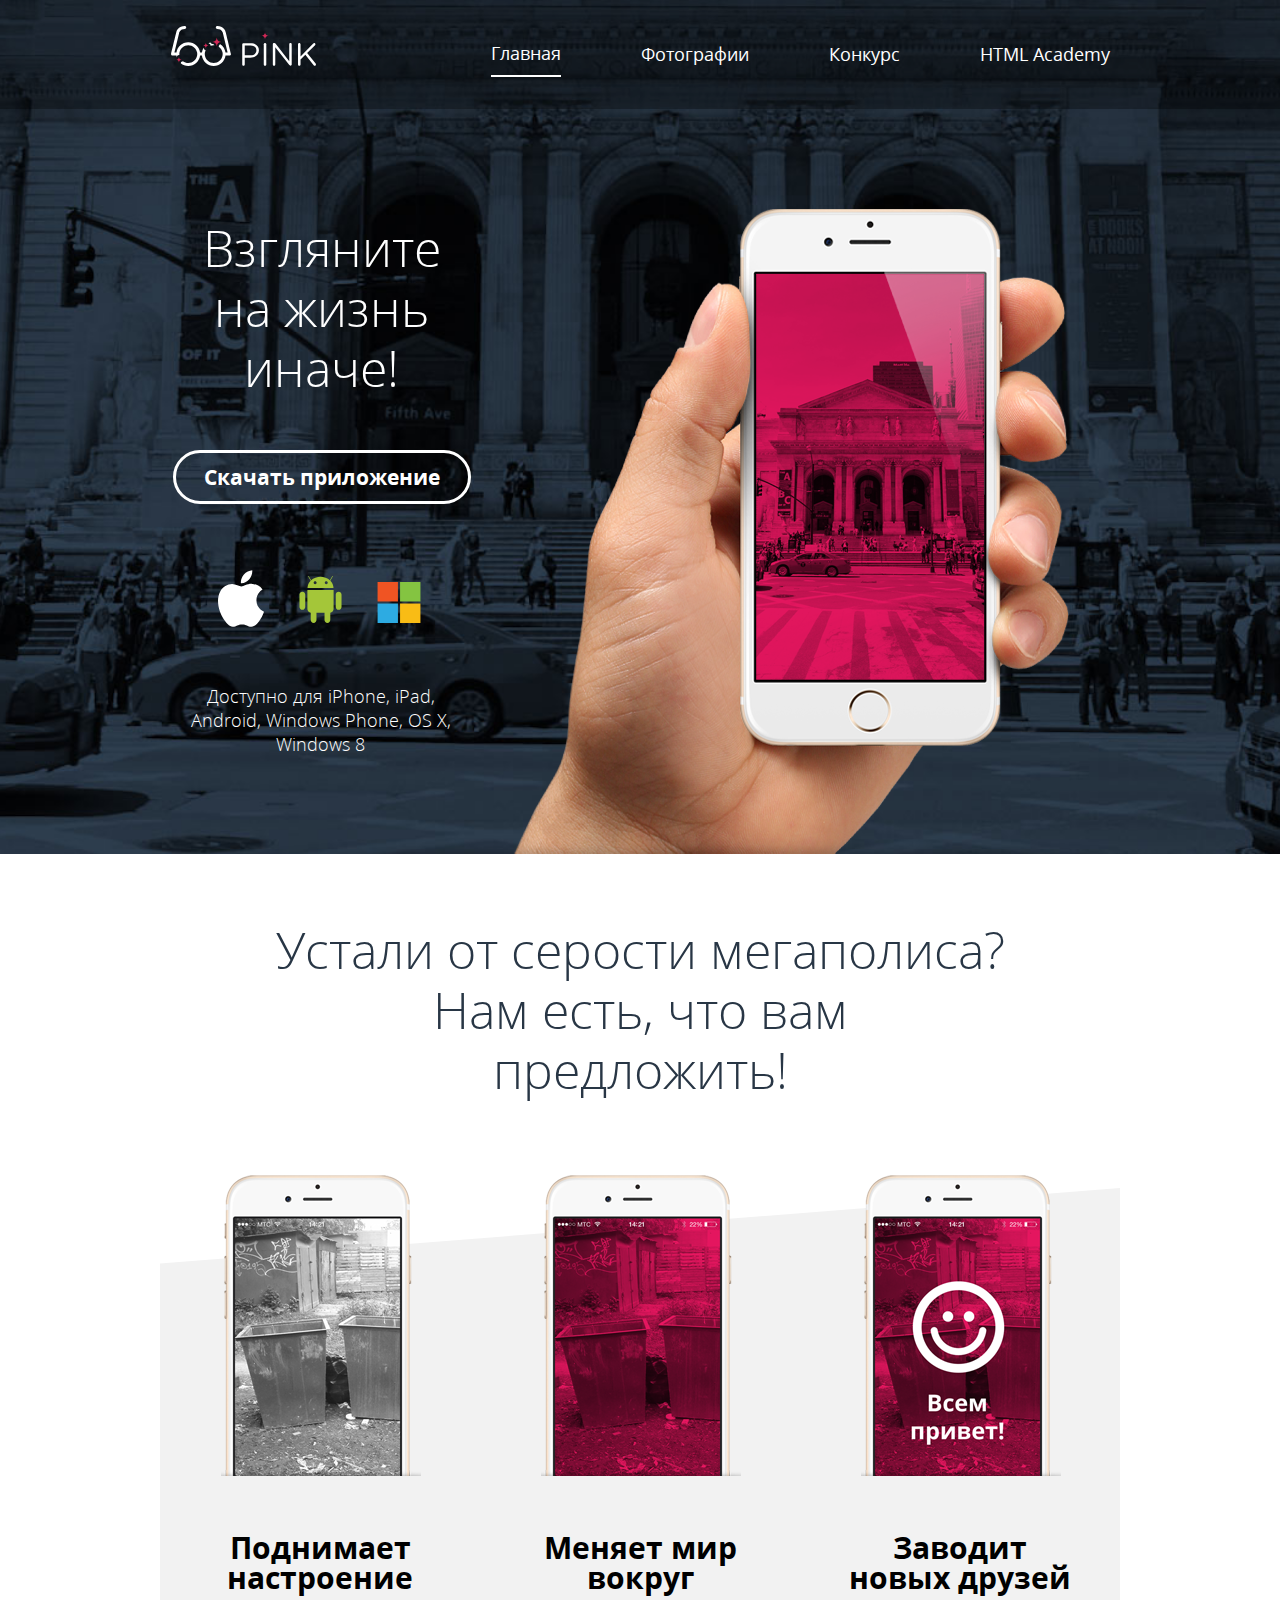
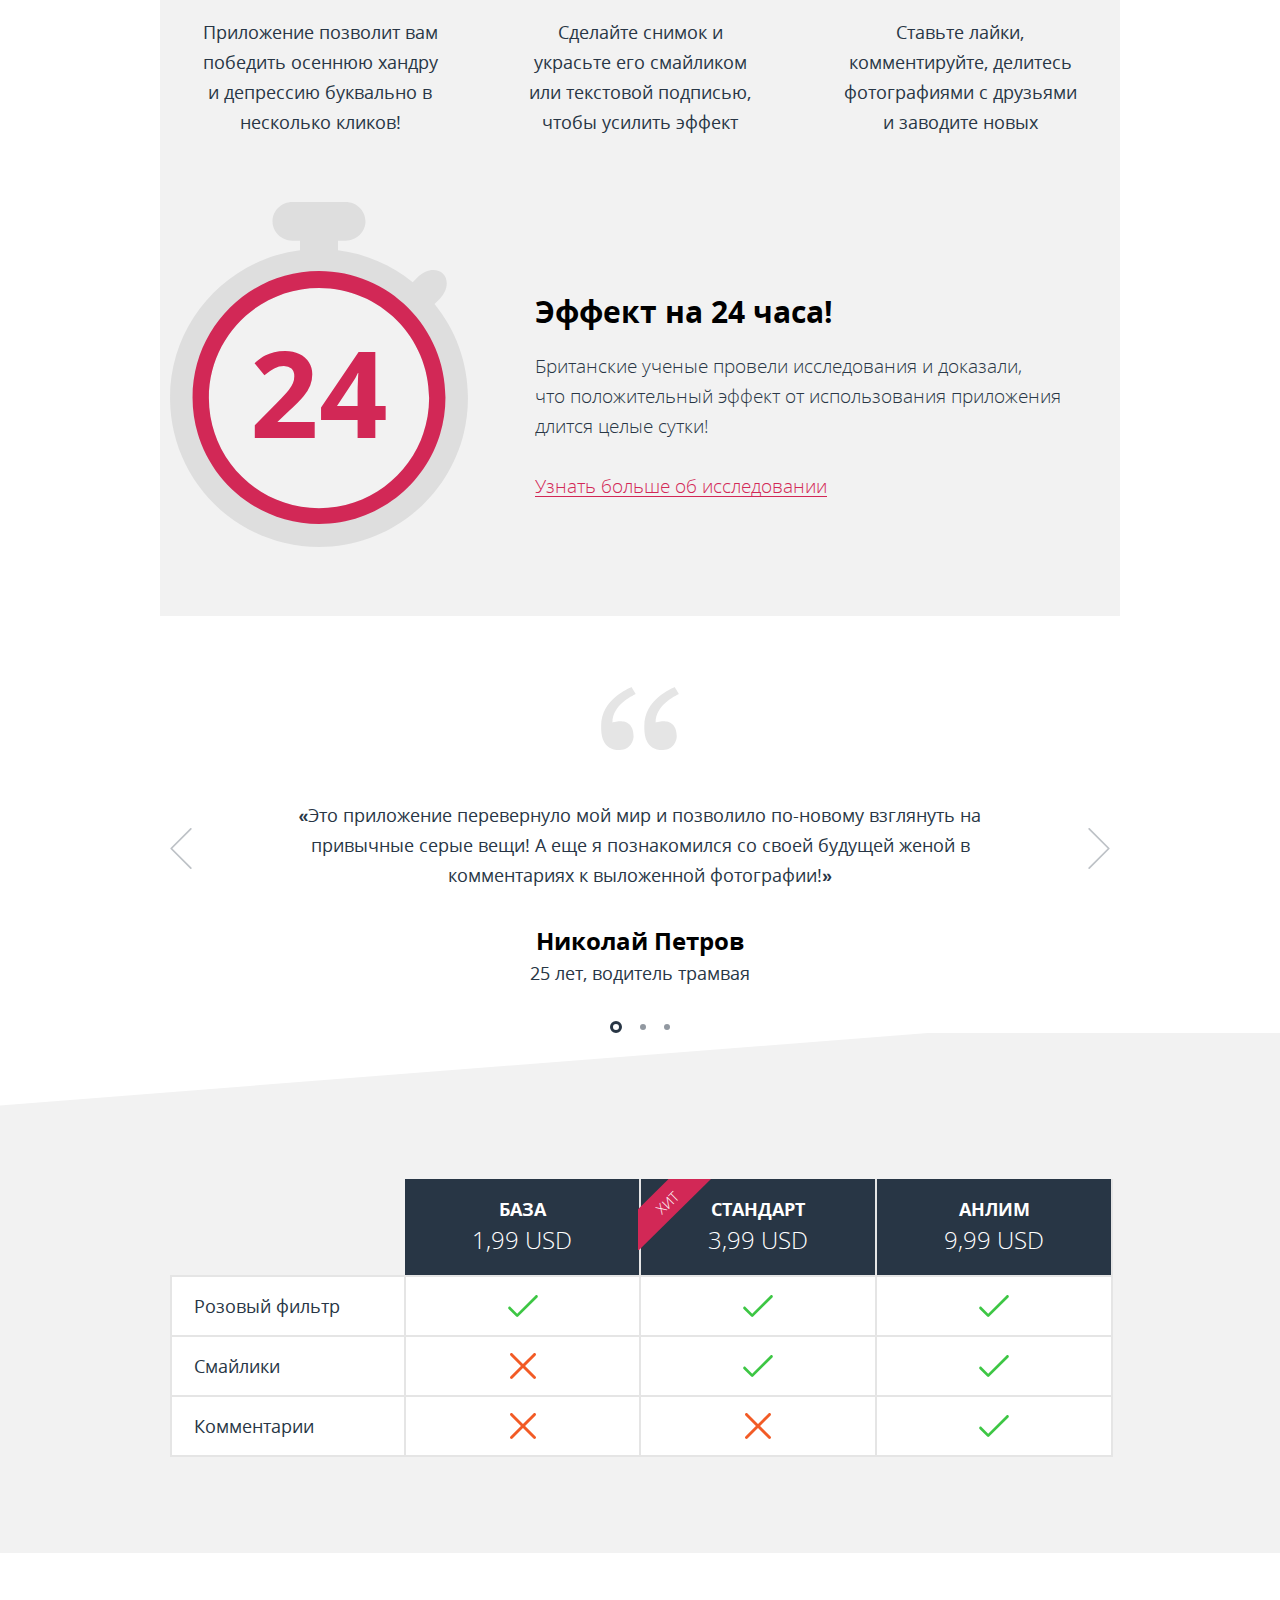
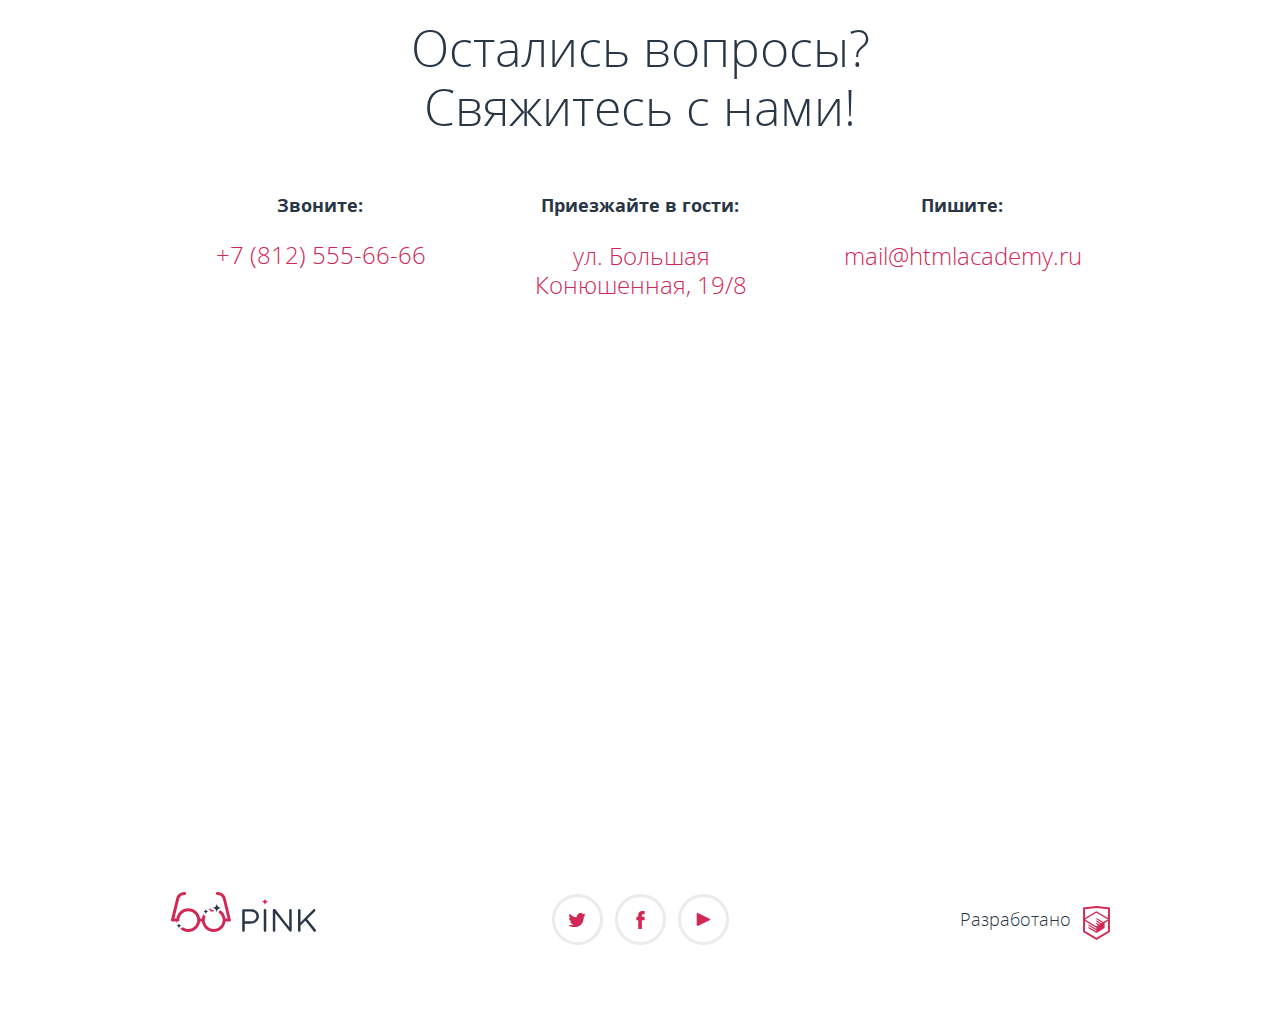
==== commit 66f272c9: "using webp and svg-sprite" ====
--- a/index.html
+++ b/index.html
@@ -1 +1,152 @@
-<!DOCTYPE html><html lang="ru"><head><meta charset="utf-8"><meta name="viewport" content="width=device-width,initial-scale=1"><title>HTML Academy: Пинк</title><link rel="stylesheet" href="css/style.css"></head><body class="main-page"><svg style="display: none;"><symbol id="icon-menu-cross" xmlns="http://www.w3.org/2000/svg" xmlns:xlink="http://www.w3.org/1999/xlink" viewBox="0 0 23.867 23.867" enable-background="new 0 0 23.867 23.867" xml:space="preserve"><path d="M15.087,11.933l8.56-8.559c0.293-0.293,0.293-0.768,0-1.061L21.554,0.22C21.414,0.079,21.223,0,21.023,0 c-0.199,0-0.391,0.079-0.529,0.22l-8.561,8.56l-8.56-8.56c-0.282-0.282-0.78-0.282-1.061,0L0.22,2.313 c-0.293,0.293-0.293,0.768,0,1.061l8.56,8.559l-8.56,8.559c-0.293,0.293-0.293,0.768,0,1.062l2.093,2.094 c0.141,0.142,0.331,0.22,0.53,0.22c0.199,0,0.39-0.078,0.53-0.22l8.561-8.56l8.56,8.56c0.141,0.142,0.332,0.22,0.53,0.22 c0.199,0,0.39-0.078,0.53-0.22l2.093-2.094c0.293-0.294,0.293-0.769,0-1.062L15.087,11.933z"/></symbol><symbol id="icon-menu-burger" xmlns="http://www.w3.org/2000/svg" xmlns:xlink="http://www.w3.org/1999/xlink" viewBox="0 0 49.945 24.007" enable-background="new 0 0 49.945 24.007" xml:space="preserve"><g id="miu"><g id="editor_list_view_hambuger_menu_glyph"><g><path id="path-1" d="M1.137,0C0.51,0,0,0.428,0,1.01v1.981c0,0.558,0.494,1.01,1.139,1.01h47.671 c0.628,0,1.138-0.428,1.138-1.01V1.01c0-0.558-0.494-1.01-1.138-1.01H1.137z M1.137,10.003C0.51,10.003,0,10.431,0,11.013v1.98 c0,0.557,0.494,1.01,1.139,1.01h47.671c0.628,0,1.138-0.428,1.138-1.01v-1.98c0-0.558-0.494-1.01-1.138-1.01H1.137z M1.137,20.005C0.51,20.005,0,20.434,0,21.016v1.981c0,0.557,0.494,1.01,1.139,1.01h47.671c0.628,0,1.138-0.428,1.138-1.01 v-1.981c0-0.558-0.494-1.011-1.138-1.011H1.137z"/></g><g><path id="path-1_1_" d="M1.137,0C0.51,0,0,0.428,0,1.01v1.981c0,0.558,0.494,1.01,1.139,1.01h47.671 c0.628,0,1.138-0.428,1.138-1.01V1.01c0-0.558-0.494-1.01-1.138-1.01H1.137z M1.137,10.003C0.51,10.003,0,10.431,0,11.013v1.98 c0,0.557,0.494,1.01,1.139,1.01h47.671c0.628,0,1.138-0.428,1.138-1.01v-1.98c0-0.558-0.494-1.01-1.138-1.01H1.137z M1.137,20.005C0.51,20.005,0,20.434,0,21.016v1.981c0,0.557,0.494,1.01,1.139,1.01h47.671c0.628,0,1.138-0.428,1.138-1.01 v-1.981c0-0.558-0.494-1.011-1.138-1.011H1.137z"/></g></g></g></symbol><symbol id="logo-pink-blue-desktop" xmlns="http://www.w3.org/2000/svg" xmlns:xlink="http://www.w3.org/1999/xlink" viewBox="0 0 146.3 40.375" enable-background="new 0 0 146.3 40.375" xml:space="preserve"><g><path d="M71.874,18.661c0-0.708,0.58-1.288,1.256-1.288h7.18c5.087,0,8.436,2.704,8.436,7.146v0.063 c0,4.86-4.057,7.373-8.854,7.373h-5.475v6.825c0,0.708-0.58,1.287-1.289,1.287c-0.676,0-1.256-0.58-1.256-1.287L71.874,18.661 L71.874,18.661z M79.988,29.641c3.734,0,6.182-1.996,6.182-4.959v-0.062c0-3.221-2.414-4.894-6.053-4.894h-5.699v9.917h5.57V29.641 z"/><path d="M93.603,18.5c0-0.708,0.579-1.288,1.255-1.288c0.709,0,1.288,0.58,1.288,1.288v20.283 c0,0.708-0.579,1.287-1.288,1.287c-0.676,0-1.255-0.579-1.255-1.287V18.5z"/><path d="M102.744,18.532c0-0.676,0.58-1.256,1.256-1.256h0.354c0.58,0,0.935,0.29,1.288,0.74l13.684,17.45V18.468 c0-0.676,0.547-1.256,1.256-1.256c0.676,0,1.225,0.58,1.225,1.256v20.349c0,0.677-0.48,1.19-1.158,1.19h-0.129 c-0.548,0-0.936-0.321-1.318-0.772l-13.976-17.867v17.449c0,0.677-0.547,1.257-1.257,1.257c-0.676,0-1.223-0.58-1.223-1.257V18.532 H102.744z"/><path d="M128.173,18.5c0-0.708,0.58-1.288,1.257-1.288c0.708,0,1.286,0.58,1.286,1.288v12.331l12.848-13.168 c0.29-0.257,0.579-0.451,0.998-0.451c0.676,0,1.225,0.612,1.225,1.256c0,0.354-0.162,0.644-0.42,0.901l-7.984,7.92l8.564,10.561 c0.225,0.291,0.354,0.547,0.354,0.936c0,0.676-0.577,1.288-1.285,1.288c-0.482,0-0.807-0.259-1.03-0.58l-8.401-10.464l-4.863,4.861 v4.895c0,0.708-0.578,1.288-1.286,1.288c-0.677,0-1.257-0.58-1.257-1.288V18.5H128.173z"/></g><path fill="#D22856" d="M98.498,9.875c-2.002,0-3.623-1.623-3.623-3.624c0,2.001-1.623,3.624-3.625,3.624 c2.002,0,3.625,1.623,3.625,3.624C94.875,11.498,96.496,9.875,98.498,9.875z"/><g><path fill="#D22856" d="M43.094,19.313c0.246,0,0.489,0.014,0.73,0.033c-0.437-0.728-1.227-1.221-2.136-1.221 c-0.877,0-1.614-0.568-1.884-1.354c-0.727,0.208-1.425,0.482-2.089,0.816c0.062,0.017,0.122,0.038,0.188,0.038c1.104,0,2,0.896,2,2 c0,0.096-0.015,0.188-0.028,0.281C40.875,19.524,41.959,19.313,43.094,19.313z"/><path fill="#D22856" d="M60.462,28.016c-0.002-0.009-5.175-21.365-5.175-21.365C54.926,4.303,52.694,0,46.688,0 c-0.829,0-1.5,0.671-1.5,1.5s0.671,1.5,1.5,1.5c4.856,0,5.575,3.729,5.639,4.143l4.767,19.701h-2.073 c-0.445-3.557-2.453-6.628-5.305-8.522c-0.897,0.379-1.529,1.269-1.529,2.303c0,0.088-0.015,0.171-0.026,0.256 c1.991,1.358,3.415,3.489,3.829,5.965c0.082,0.488,0.135,0.987,0.135,1.5c0,0.512-0.053,1.012-0.135,1.5 c-0.716,4.271-4.421,7.53-8.896,7.53c-4.475,0-8.181-3.259-8.896-7.53c-0.082-0.488-0.135-0.988-0.135-1.5 c0-0.513,0.053-1.012,0.135-1.5c0.147-0.879,0.427-1.712,0.808-2.484c-1.034-0.077-1.852-0.932-1.852-1.984 c0-0.189-0.077-0.357-0.192-0.488c-0.938,1.469-1.569,3.149-1.795,4.957h-1.82c-0.741-5.927-5.802-10.531-11.927-10.531 S6.235,20.917,5.493,26.844H3.42L8.187,7.143C8.25,6.729,8.97,3,13.826,3c0.829,0,1.5-0.671,1.5-1.5S14.655,0,13.826,0 C7.82,0,5.588,4.303,5.227,6.651c0,0-5.173,21.356-5.175,21.365c-0.266,1.109,0.531,1.826,1.426,1.826 c0.012,0,0.023,0.004,0.036,0.004h3.982c0.079,0.629,0.215,1.237,0.387,1.831c0.059-0.106,0.102-0.224,0.102-0.354 c0-1.104,0.896-2,2-2c0.166,0,0.324,0.024,0.478,0.062c-0.043-0.343-0.074-0.688-0.074-1.042c0-0.512,0.053-1.011,0.135-1.5 c0.715-4.271,4.421-7.531,8.896-7.531s8.18,3.26,8.896,7.531c0.082,0.489,0.135,0.988,0.135,1.5s-0.053,1.012-0.135,1.5 c-0.715,4.272-4.421,7.531-8.896,7.531c-2.022,0-3.883-0.67-5.386-1.794c-0.35,0.302-0.8,0.491-1.299,0.491 c-0.413,0-0.749,0.336-0.749,0.748c0,0.289-0.065,0.563-0.176,0.812c2.075,1.708,4.722,2.743,7.614,2.743 c6.125,0,11.185-4.604,11.927-10.529h1.814c0.742,5.926,5.802,10.529,11.927,10.529s11.186-4.604,11.927-10.529H59 c0.012,0,0.023-0.005,0.036-0.005C59.931,29.842,60.728,29.125,60.462,28.016z"/></g><g><g><path d="M50.686,16.125c-2.485,0-4.499-2.014-4.499-4.499c0,2.485-2.014,4.499-4.499,4.499 c2.485,0,4.499,2.014,4.499,4.499C46.187,18.139,48.2,16.125,50.686,16.125z"/></g></g><g><g><path d="M37.904,19.626c-1.519,0-2.749-1.23-2.749-2.749c0,1.519-1.23,2.749-2.749,2.749 c1.519,0,2.749,1.229,2.749,2.749C35.155,20.855,36.386,19.626,37.904,19.626z"/></g></g><g><g><path d="M10.734,34.072c-1.519,0-2.749-1.23-2.749-2.75c0,1.52-1.23,2.75-2.749,2.75 c1.519,0,2.749,1.229,2.749,2.748C7.985,35.303,9.215,34.072,10.734,34.072z"/></g></g></symbol><symbol id="logo-pink-blue-mobile" xmlns="http://www.w3.org/2000/svg" xmlns:xlink="http://www.w3.org/1999/xlink" viewBox="0 0 146.3 40.375" enable-background="new 0 0 146.3 40.375" xml:space="preserve"><g><path d="M71.874,18.661c0-0.708,0.58-1.288,1.256-1.288h7.18c5.087,0,8.436,2.704,8.436,7.146v0.063 c0,4.86-4.057,7.373-8.854,7.373h-5.475v6.825c0,0.708-0.58,1.287-1.289,1.287c-0.676,0-1.256-0.58-1.256-1.287L71.874,18.661 L71.874,18.661z M79.988,29.641c3.734,0,6.182-1.996,6.182-4.959v-0.062c0-3.221-2.414-4.894-6.053-4.894h-5.699v9.917h5.57V29.641 z"/><path d="M93.603,18.5c0-0.708,0.579-1.288,1.255-1.288c0.709,0,1.288,0.58,1.288,1.288v20.283 c0,0.708-0.579,1.287-1.288,1.287c-0.676,0-1.255-0.579-1.255-1.287V18.5z"/><path d="M102.744,18.532c0-0.676,0.58-1.256,1.256-1.256h0.354c0.58,0,0.935,0.29,1.288,0.74l13.684,17.45V18.468 c0-0.676,0.547-1.256,1.256-1.256c0.676,0,1.225,0.58,1.225,1.256v20.349c0,0.677-0.48,1.19-1.158,1.19h-0.129 c-0.548,0-0.936-0.321-1.318-0.772l-13.976-17.867v17.449c0,0.677-0.547,1.257-1.257,1.257c-0.676,0-1.223-0.58-1.223-1.257V18.532 H102.744z"/><path d="M128.173,18.5c0-0.708,0.58-1.288,1.257-1.288c0.708,0,1.286,0.58,1.286,1.288v12.331l12.848-13.16 c0.29-0.257,0.579-0.451,0.998-0.451c0.676,0,1.225,0.612,1.225,1.256c0,0.354-0.162,0.644-0.42,0.901l-7.984,7.92l8.564,10.561 c0.225,0.291,0.354,0.547,0.354,0.936c0,0.676-0.577,1.288-1.285,1.288c-0.482,0-0.807-0.259-1.03-0.58l-8.401-10.464l-4.863,4.861 v4.895c0,0.708-0.578,1.288-1.286,1.288c-0.677,0-1.257-0.58-1.257-1.288V18.5H128.173z"/></g><path d="M60.498,28.266"/><path fill="#D22856" d="M60.462,28.016c-0.002-0.009-5.175-21.365-5.175-21.365C54.926,4.303,52.694,0,46.688,0 c-0.829,0-1.5,0.671-1.5,1.5s0.671,1.5,1.5,1.5c4.856,0,5.575,3.729,5.639,4.143l4.767,19.701h-2.073 c-0.742-5.927-5.802-10.531-11.927-10.531s-11.186,4.604-11.927,10.531h-1.82c-0.741-5.927-5.802-10.531-11.927-10.531 S6.235,20.917,5.493,26.844H3.42L8.187,7.143C8.25,6.729,8.97,3,13.826,3c0.829,0,1.5-0.671,1.5-1.5S14.655,0,13.826,0 C7.82,0,5.588,4.303,5.227,6.651c0,0-5.173,21.356-5.175,21.365c-0.266,1.109,0.531,1.826,1.426,1.826 c0.012,0,0.023,0.004,0.036,0.004h3.982c0.741,5.926,5.802,10.53,11.927,10.53s11.185-4.604,11.927-10.53h1.814 c0.742,5.926,5.802,10.53,11.927,10.53s11.186-4.604,11.927-10.53H59c0.012,0,0.023-0.004,0.036-0.004 C59.931,29.842,60.728,29.125,60.462,28.016z M26.315,29.844c-0.715,4.272-4.421,7.531-8.896,7.531s-8.18-3.259-8.896-7.531 c-0.082-0.488-0.135-0.988-0.135-1.5s0.053-1.011,0.135-1.5c0.715-4.271,4.421-7.531,8.896-7.531s8.18,3.26,8.896,7.531 c0.082,0.489,0.135,0.988,0.135,1.5S26.397,29.355,26.315,29.844z M51.99,29.844c-0.716,4.272-4.421,7.531-8.896,7.531 c-4.475,0-8.181-3.259-8.896-7.531c-0.082-0.488-0.135-0.988-0.135-1.5s0.053-1.011,0.135-1.5c0.716-4.271,4.421-7.531,8.896-7.531 c4.475,0,8.181,3.26,8.896,7.531c0.082,0.489,0.135,0.988,0.135,1.5S52.072,29.355,51.99,29.844z"/></symbol><symbol id="logo-pink-white-desktop" xmlns="http://www.w3.org/2000/svg" xmlns:xlink="http://www.w3.org/1999/xlink" viewBox="0 0 146.3 40.375" enable-background="new 0 0 146.3 40.375" xml:space="preserve"><g><path d="M71.874,18.661c0-0.708,0.58-1.288,1.256-1.288h7.18c5.087,0,8.436,2.704,8.436,7.146v0.064 c0,4.861-4.057,7.373-8.854,7.373h-5.475v6.825c0,0.708-0.58,1.288-1.288,1.288c-0.676,0-1.256-0.58-1.256-1.288V18.661z M79.988,29.641c3.734,0,6.182-1.996,6.182-4.959v-0.063c0-3.22-2.414-4.894-6.053-4.894h-5.699v9.917H79.988L79.988,29.641z"/><path d="M93.603,18.5c0-0.708,0.579-1.288,1.255-1.288c0.709,0,1.288,0.58,1.288,1.288v20.283 c0,0.708-0.579,1.287-1.288,1.287c-0.676,0-1.255-0.579-1.255-1.287V18.5z"/><path d="M102.744,18.532c0-0.676,0.58-1.256,1.256-1.256h0.354c0.58,0,0.935,0.29,1.288,0.74l13.684,17.45V18.468 c0-0.676,0.547-1.256,1.256-1.256c0.676,0,1.224,0.58,1.224,1.256v20.349c0,0.676-0.481,1.19-1.158,1.19h-0.129c-0.548,0-0.935-0.321-1.319-0.772l-13.975-17.868v17.45c0,0.676-0.547,1.256-1.256,1.256c-0.676,0-1.223-0.58-1.223-1.256V18.532 H102.744z"/><path d="M128.173,18.5c0-0.708,0.58-1.288,1.257-1.288c0.708,0,1.286,0.58,1.286,1.288v12.331l12.848-13.168 c0.29-0.257,0.579-0.451,0.998-0.451c0.676,0,1.225,0.612,1.225,1.256c0,0.354-0.162,0.644-0.42,0.901l-7.984,7.92l8.564,10.561 c0.225,0.291,0.354,0.547,0.354,0.935c0,0.676-0.578,1.288-1.286,1.288c-0.483,0-0.806-0.258-1.03-0.58l-8.402-10.463l-4.863,4.861 v4.894c0,0.708-0.578,1.288-1.286,1.288c-0.677,0-1.257-0.58-1.257-1.288V18.5H128.173z"/></g><path fill="#D22856" d="M98.498,9.875c-2.002,0-3.623-1.623-3.623-3.624c0,2.001-1.623,3.624-3.625,3.624 c2.002,0,3.625,1.623,3.625,3.624C94.875,11.498,96.496,9.875,98.498,9.875z"/><g><path d="M43.094,19.313c0.246,0,0.489,0.014,0.73,0.033c-0.437-0.728-1.227-1.221-2.136-1.221 c-0.877,0-1.614-0.568-1.884-1.354c-0.727,0.208-1.425,0.482-2.089,0.816c0.062,0.017,0.122,0.038,0.188,0.038c1.104,0,2,0.896,2,2 c0,0.096-0.015,0.188-0.028,0.281C40.875,19.524,41.959,19.313,43.094,19.313z"/><path d="M60.462,28.016c-0.002-0.009-5.175-21.365-5.175-21.365C54.926,4.303,52.694,0,46.688,0 c-0.829,0-1.5,0.671-1.5,1.5s0.671,1.5,1.5,1.5c4.856,0,5.575,3.729,5.639,4.143l4.767,19.701h-2.073 c-0.445-3.557-2.453-6.628-5.305-8.522c-0.897,0.379-1.529,1.269-1.529,2.303c0,0.088-0.015,0.171-0.026,0.256 c1.991,1.358,3.415,3.489,3.829,5.964c0.082,0.489,0.135,0.988,0.135,1.5s-0.053,1.012-0.135,1.5 c-0.716,4.272-4.421,7.531-8.896,7.531c-4.475,0-8.181-3.259-8.896-7.531c-0.082-0.488-0.135-0.988-0.135-1.5 s0.053-1.011,0.135-1.5c0.147-0.878,0.427-1.711,0.808-2.483c-1.034-0.078-1.852-0.932-1.852-1.985 c0-0.189-0.077-0.357-0.192-0.489c-0.938,1.469-1.569,3.15-1.795,4.958h-1.82c-0.741-5.927-5.802-10.531-11.927-10.531 S6.235,20.917,5.493,26.844H3.42L8.187,7.143C8.25,6.729,8.97,3,13.826,3c0.829,0,1.5-0.671,1.5-1.5S14.655,0,13.826,0 C7.82,0,5.588,4.303,5.227,6.651c0,0-5.173,21.356-5.175,21.365c-0.266,1.109,0.531,1.826,1.426,1.826 c0.012,0,0.023,0.004,0.036,0.004h3.982c0.079,0.628,0.215,1.237,0.387,1.831c0.059-0.106,0.102-0.224,0.102-0.354 c0-1.104,0.896-2,2-2c0.166,0,0.324,0.025,0.478,0.063c-0.043-0.343-0.074-0.688-0.074-1.042c0-0.512,0.053-1.011,0.135-1.5 c0.715-4.271,4.421-7.531,8.896-7.531s8.18,3.26,8.896,7.531c0.082,0.489,0.135,0.988,0.135,1.5s-0.053,1.012-0.135,1.5 c-0.715,4.272-4.421,7.531-8.896,7.531c-2.022,0-3.883-0.67-5.386-1.794c-0.35,0.302-0.8,0.491-1.299,0.491 c-0.413,0-0.749,0.336-0.749,0.748c0,0.29-0.065,0.564-0.176,0.812c2.075,1.708,4.722,2.743,7.614,2.743 c6.125,0,11.185-4.604,11.927-10.53h1.814c0.742,5.926,5.802,10.53,11.927,10.53s11.186-4.604,11.927-10.53H59 c0.012,0,0.023-0.004,0.036-0.004C59.931,29.842,60.728,29.125,60.462,28.016z"/></g><g><g><path fill="#D22856" d="M50.686,16.125c-2.485,0-4.499-2.014-4.499-4.499c0,2.485-2.014,4.499-4.499,4.499 c2.485,0,4.499,2.014,4.499,4.499C46.187,18.139,48.2,16.125,50.686,16.125z"/></g></g><g><g><path fill="#D22856" d="M37.904,19.626c-1.519,0-2.749-1.23-2.749-2.749c0,1.519-1.23,2.749-2.749,2.749 c1.519,0,2.749,1.229,2.749,2.749C35.155,20.855,36.386,19.626,37.904,19.626z"/></g></g><g><g><path fill="#D22856" d="M10.734,34.072c-1.519,0-2.749-1.23-2.749-2.75c0,1.52-1.23,2.75-2.749,2.75 c1.519,0,2.749,1.229,2.749,2.748C7.985,35.303,9.215,34.072,10.734,34.072z"/></g></g></symbol><symbol id="logo-pink-white-mobile" xmlns="http://www.w3.org/2000/svg" xmlns:xlink="http://www.w3.org/1999/xlink" viewBox="0 0 74.426 22.859" enable-background="new 0 0 74.426 22.859" xml:space="preserve"><g><path d="M0,1.449c0-0.708,0.58-1.288,1.256-1.288h7.18c5.087,0,8.436,2.704,8.436,7.147v0.064 c0,4.861-4.057,7.373-8.854,7.373H2.544v6.825c0,0.708-0.58,1.288-1.288,1.288C0.58,22.859,0,22.279,0,21.571V1.449z M8.114,12.428 c3.734,0,6.182-1.996,6.182-4.958V7.405c0-3.22-2.415-4.894-6.054-4.894H2.544v9.917H8.114z"/><path d="M21.729,1.288C21.729,0.58,22.308,0,22.983,0c0.709,0,1.288,0.58,1.288,1.288v20.283 c0,0.708-0.579,1.288-1.288,1.288c-0.676,0-1.255-0.58-1.255-1.288V1.288z"/><path d="M30.87,1.32c0-0.676,0.579-1.256,1.256-1.256h0.354c0.58,0,0.934,0.29,1.288,0.74l13.684,17.45V1.256 C47.451,0.58,47.998,0,48.707,0c0.676,0,1.223,0.58,1.223,1.256v20.348c0,0.676-0.482,1.191-1.158,1.191h-0.129 c-0.548,0-0.934-0.322-1.32-0.772L33.349,4.153v17.45c0,0.676-0.547,1.256-1.255,1.256c-0.677,0-1.224-0.58-1.224-1.256V1.32z"/><path d="M56.3,1.288C56.3,0.58,56.879,0,57.556,0c0.708,0,1.287,0.58,1.287,1.288v12.331L71.689,0.451 C71.979,0.193,72.269,0,72.688,0c0.676,0,1.224,0.612,1.224,1.256c0,0.354-0.161,0.644-0.419,0.901l-7.984,7.92l8.564,10.561 c0.225,0.29,0.354,0.547,0.354,0.934c0,0.676-0.579,1.288-1.287,1.288c-0.483,0-0.806-0.258-1.03-0.58l-8.403-10.463l-4.862,4.861 v4.894c0,0.708-0.579,1.288-1.287,1.288c-0.677,0-1.256-0.58-1.256-1.288V1.288z"/></g></symbol><symbol id="logo-pink-white-tablet" viewBox="0 0 146.3 40.375" enable-background="new 0 0 146.3 40.375" xml:space="preserve"><g><path d="M71.874,18.661c0-0.708,0.58-1.288,1.256-1.288h7.18c5.087,0,8.436,2.704,8.436,7.146v0.064 c0,4.861-4.057,7.373-8.854,7.373h-5.475v6.825c0,0.708-0.58,1.288-1.288,1.288c-0.676,0-1.256-0.58-1.256-1.288V18.661z M79.988,29.641c3.734,0,6.182-1.996,6.182-4.959v-0.063c0-3.22-2.414-4.894-6.053-4.894h-5.699v9.917H79.988L79.988,29.641z"/><path d="M93.603,18.5c0-0.708,0.579-1.288,1.255-1.288c0.709,0,1.288,0.58,1.288,1.288v20.283 c0,0.708-0.579,1.287-1.288,1.287c-0.676,0-1.255-0.579-1.255-1.287V18.5z"/><path d="M102.744,18.532c0-0.676,0.58-1.256,1.256-1.256h0.354c0.58,0,0.935,0.29,1.288,0.74l13.684,17.45V18.468 c0-0.676,0.547-1.256,1.256-1.256c0.676,0,1.224,0.58,1.224,1.256v20.349c0,0.676-0.481,1.19-1.158,1.19h-0.129c-0.548,0-0.935-0.321-1.319-0.772l-13.975-17.868v17.45c0,0.676-0.547,1.256-1.256,1.256c-0.676,0-1.223-0.58-1.223-1.256V18.532 H102.744z"/><path d="M128.173,18.5c0-0.708,0.58-1.288,1.257-1.288c0.708,0,1.286,0.58,1.286,1.288v12.331l12.848-13.168 c0.29-0.257,0.579-0.451,0.998-0.451c0.676,0,1.225,0.612,1.225,1.256c0,0.354-0.162,0.644-0.42,0.901l-7.984,7.92l8.564,10.561 c0.225,0.291,0.354,0.547,0.354,0.935c0,0.676-0.578,1.288-1.286,1.288c-0.483,0-0.806-0.258-1.03-0.58l-8.402-10.463l-4.863,4.861 v4.894c0,0.708-0.578,1.288-1.286,1.288c-0.677,0-1.257-0.58-1.257-1.288V18.5H128.173z"/></g><path d="M60.498,28.266"/><path d="M60.462,28.016c-0.002-0.009-5.175-21.365-5.175-21.365C54.926,4.303,52.694,0,46.688,0 c-0.829,0-1.5,0.671-1.5,1.5s0.671,1.5,1.5,1.5c4.856,0,5.575,3.729,5.639,4.143l4.767,19.701h-2.073 c-0.742-5.927-5.802-10.531-11.927-10.531s-11.186,4.604-11.927,10.531h-1.82c-0.741-5.927-5.802-10.531-11.927-10.531 S6.235,20.917,5.493,26.844H3.42L8.187,7.143C8.25,6.729,8.97,3,13.826,3c0.829,0,1.5-0.671,1.5-1.5S14.655,0,13.826,0 C7.82,0,5.588,4.303,5.227,6.651c0,0-5.173,21.356-5.175,21.365c-0.266,1.109,0.531,1.826,1.426,1.826 c0.012,0,0.023,0.004,0.036,0.004h3.982c0.741,5.926,5.802,10.53,11.927,10.53s11.185-4.604,11.927-10.53h1.814 c0.742,5.926,5.802,10.53,11.927,10.53s11.186-4.604,11.927-10.53H59c0.012,0,0.023-0.004,0.036-0.004 C59.931,29.842,60.728,29.125,60.462,28.016z M26.315,29.844c-0.715,4.272-4.421,7.531-8.896,7.531c-4.475,0-8.18-3.259-8.896-7.531 c-0.082-0.488-0.135-0.988-0.135-1.5s0.053-1.011,0.135-1.5c0.715-4.271,4.421-7.531,8.896-7.531c4.475,0,8.18,3.26,8.896,7.531 c0.082,0.489,0.135,0.988,0.135,1.5S26.397,29.355,26.315,29.844z M51.99,29.844c-0.716,4.272-4.421,7.531-8.896,7.531 c-4.475,0-8.181-3.259-8.896-7.531c-0.082-0.488-0.135-0.988-0.135-1.5s0.053-1.011,0.135-1.5c0.716-4.271,4.421-7.531,8.896-7.531 c4.475,0,8.181,3.26,8.896,7.531c0.082,0.489,0.135,0.988,0.135,1.5S52.072,29.355,51.99,29.844z"/></symbol><symbol id="logo-apple" viewBox="0 0 46.21 56.753" enable-background="new 0 0 46.21 56.753" xml:space="preserve"><path fill="#FFFFFF" d="M38.593,30.15c0.081,8.59,7.535,11.447,7.617,11.483c-0.062,0.202-1.19,4.073-3.927,8.072 c-2.365,3.457-4.82,6.901-8.688,6.973c-3.799,0.07-5.021-2.253-9.365-2.253c-4.344,0-5.702,2.182-9.298,2.32 c-3.733,0.142-6.576-3.739-8.961-7.184c-4.875-7.046-8.598-19.91-3.597-28.593c2.484-4.313,6.925-7.043,11.743-7.114 c3.666-0.069,7.126,2.466,9.366,2.466c2.241,0,6.444-3.049,10.865-2.601c1.85,0.077,7.044,0.747,10.38,5.629 C44.459,19.519,38.531,22.971,38.593,30.15 M31.453,9.062C33.435,6.662,34.769,3.323,34.405,0c-2.857,0.115-6.312,1.904-8.36,4.302 c-1.837,2.123-3.445,5.521-3.011,8.778C26.218,13.326,29.47,11.461,31.453,9.062"/></symbol><symbol id="logo-android" viewBox="0 0 42.084 47.041" enable-background="new 0 0 42.084 47.041" xml:space="preserve"><path fill="#A4C639" d="M34.144,14.009H7.945c-0.009,0.11-0.018,0.22-0.018,0.333v18.755c0,1.926,1.457,3.49,3.316,3.627v7.43 c0,1.594,1.291,2.885,2.885,2.885c1.593,0,2.885-1.291,2.885-2.885v-7.42h8.058v7.42c0,1.594,1.291,2.885,2.885,2.885 c1.595,0,2.886-1.291,2.886-2.885v-7.434c1.858-0.137,3.315-1.701,3.315-3.627V14.342C34.157,14.229,34.153,14.119,34.144,14.009z"/><path id="c-4-9-2-9-2-9" fill="#A4C639" d="M2.886,15.679L2.886,15.679c1.593,0,2.886,1.292,2.886,2.885v12.378 c0,1.595-1.292,2.886-2.886,2.886l0,0C1.292,33.828,0,32.537,0,30.942V18.564C0,16.97,1.292,15.679,2.886,15.679z"/><path id="c-4-1-7-3-8-4" fill="#A4C639" d="M39.198,15.679L39.198,15.679c1.595,0,2.886,1.292,2.886,2.885v12.378 c0,1.595-1.291,2.886-2.886,2.886l0,0c-1.594,0-2.885-1.291-2.885-2.886V18.564C36.313,16.97,37.604,15.679,39.198,15.679z"/><path fill="#A4C639" d="M8.03,11.967h26.026c-0.039-2.783-1.234-5.322-3.187-7.275l2.446-4.235c0.082-0.146,0.031-0.331-0.112-0.415 c-0.146-0.084-0.331-0.034-0.415,0.111L30.416,4.26c-2.052-1.853-6.249-3.4-9.374-3.4l0,0c-3.016,0-7.322,1.547-9.374,3.4 L9.296,0.152C9.213,0.007,9.027-0.042,8.881,0.041C8.736,0.125,8.686,0.311,8.77,0.456l2.445,4.235 C9.265,6.645,8.068,9.184,8.03,11.967z M25.323,6.804c-0.002-0.805,0.664-1.46,1.488-1.462c0.826-0.002,1.494,0.648,1.498,1.454 c0,0.002,0,0.005,0,0.008c0.002,0.805-0.664,1.46-1.49,1.462c-0.823,0.002-1.493-0.649-1.496-1.454 C25.323,6.81,25.323,6.807,25.323,6.804z M14.18,6.804c-0.001-0.805,0.665-1.46,1.489-1.462c0.824-0.002,1.494,0.648,1.497,1.454 c0,0.002,0,0.005,0,0.008c0.002,0.805-0.664,1.46-1.488,1.462c-0.825,0.002-1.495-0.649-1.498-1.454 C14.18,6.81,14.18,6.807,14.18,6.804z"/></symbol><symbol id="logo-microsoft" viewBox="0 0 43.922 41.992" enable-background="new 0 0 43.922 41.992" xml:space="preserve"><g><path id="path5058" fill="#F05423" d="M20.874,19.953H0V0h20.874V19.953z"/><path id="path5060" fill="#84C441" d="M43.922,19.953H23.049V0h20.873V19.953z"/><path id="path5062" fill="#2DABE2" d="M20.873,41.992H0V22.04h20.873V41.992z"/><path id="path5064" fill="#F9BC15" d="M43.922,41.992H23.049V22.04h20.873V41.992z"/></g></symbol><symbol id="icon-yes" fill="#3dc644" xmlns="http://www.w3.org/2000/svg" xmlns:xlink="http://www.w3.org/1999/xlink" viewBox="-82.357 4.875 21.698 16.09" enable-background="new -82.357 4.875 21.698 16.09" xml:space="preserve"><path d="M-60.953,5.167c-0.391-0.391-1.023-0.391-1.414,0L-75.75,18.551l-4.9-4.9c-0.391-0.391-1.023-0.391-1.414,0 s-0.391,1.023,0,1.414l5.607,5.607c0.195,0.195,0.451,0.293,0.707,0.293s0.512-0.098,0.707-0.293l14.09-14.0 C-60.562,6.191-60.562,5.558-60.953,5.167z"/></symbol><symbol id="icon-no" fill="#f25b26" xmlns="http://www.w3.org/2000/svg" xmlns:xlink="http://www.w3.org/1999/xlink" viewBox="0 0 26.752 26.752" enable-background="new 0 0 26.752 26.752" xml:space="preserve"><path d="M15.497,13.376L26.312,2.562c0.586-0.585,0.586-1.535,0-2.121s-1.535-0.586-2.121,0L13.376,11.255L2.562,0.439 c-0.586-0.586-1.535-0.586-2.121,0c-0.586,0.585-0.586,1.535,0,2.121l10.814,10.815L0.439,24.19c-0.586,0.586-0.586,1.535,0,2.121 c0.293,0.293,0.677,0.439,1.061,0.439s0.768-0.146,1.061-0.439l10.815-10.814L24.19,26.312c0.293,0.293,0.677,0.439,1.061,0.439 s0.768-0.146,1.061-0.439c0.586-0.586,0.586-1.535,0-2.121L15.497,13.376z"/></symbol><symbol id="icon-quotes" xmlns="http://www.w3.org/2000/svg" xmlns:xlink="http://www.w3.org/1999/xlink" viewBox="0 0 78.672 63.789" enable-background="new 0 0 78.672 63.789" xml:space="preserve"><g><path d="M34.967,7.063L30.713,0C28.272,1.495,0,12.207,0,39.617c0,7.231,0.336,24.172,18.9,24.172 c11.187,0,13.94-10.279,13.94-13.584c0-21.977-21.382-14.177-21.382-14.177C11.458,17.957,31.263,9.184,34.967,7.063z"/></g><g><path d="M78.672,7.063L74.418,0c-2.44,1.495-30.713,12.207-30.713,39.617c0,7.231,0.337,24.172,18.9,24.172 c11.187,0,13.939-10.279,13.939-13.584c0-21.977-21.381-14.177-21.381-14.177C55.165,17.957,74.969,9.184,78.672,7.063z"/></g></symbol><symbol id="icon-review-arrow-left"><path d="M2.045,20.859L21.458,1.446c0.331-0.331,0.331-0.867,0-1.198c-0.33-0.331-0.867-0.331-1.197,0L0.248,20.261 c-0.331,0.33-0.331,0.867,0,1.197l20.013,20.013c0.164,0.165,0.382,0.248,0.599,0.248s0.434-0.083,0.599-0.248 c0.331-0.331,0.331-0.867,0-1.198L2.045,20.859z"/></symbol><symbol id="icon-review-arrow-right" xmlns:xlink="http://www.w3.org/1999/xlink" viewBox="0 0 21.706 41.719" enable-background="new 0 0 21.706 41.719" xml:space="preserve"><path d="M19.661,20.859L0.248,1.446c-0.331-0.331-0.331-0.867,0-1.198c0.33-0.331,0.867-0.331,1.197,0l20.013,20.012 c0.33,0.33,0.33,0.867,0,1.197L1.445,41.471c-0.164,0.165-0.382,0.248-0.599,0.248s-0.434-0.083-0.599-0.248 c-0.331-0.331-0.331-0.867,0-1.198L19.661,20.859z"/></symbol><symbol id="icon-twitter" xmlns="http://www.w3.org/2000/svg" xmlns:xlink="http://www.w3.org/1999/xlink" viewBox="0 0 17.5 14.663" enable-background="new 0 0 17.5 14.663" xml:space="preserve"><g id="W6EeEF_1_"><g><path fill="#d22856" clip-rule="evenodd" d="M11.283,0.153c1.736-0.485,3.074,0.263,3.685,1.151 c0.694-0.226,1.372-0.47,2.072-0.691c-0.004,0.841-0.538,1.478-0.883,1.727C16.861,2.506,17.5,1.86,17.5,1.86 c-0.175,0.976-1.035,1.746-1.611,1.977C15.65,10.429,12.617,14.793,5.507,14.66c-0.538,0,0.077,0-0.46,0 c-0.422,0-4.29-0.45-5.047-1.843c2.341,0.192,4.011-0.412,4.835-1.15c-0.989-0.293-2.761-0.464-3.07-2.881 c0.362,0.105,0.583,0.223,1.228,0.117C1.757,8.067,0.385,7.366,0.461,5.218c0.294,0.32,1.1,0.523,1.381,0.461 c-0.725-0.235-2.03-3.281-0.921-4.836C2.794,2.654,4.769,4.364,8.29,4.528C8.506,2.288,9.461,0.787,11.283,0.153z"/></g></g></symbol><symbol id="icon-facebook" xmlns="http://www.w3.org/2000/svg" xmlns:xlink="http://www.w3.org/1999/xlink" viewBox="0 0 8.673 18.944" enable-background="new 0 0 8.673 18.944" xml:space="preserve"><path fill="#d22856" d="M6.275,3.357c0.799,0,1.599,0,2.398,0c0-1.119,0-2.238,0-3.357c-0.959,0-1.92,0-2.878,0C2.656,0.181,1.54,2.387,1.948,6.115 H0v3.517h1.958c0,3.104,0,6.208,0,9.312c1.279,0,2.558,0,3.837,0c0-3.104,0-6.208,0-9.312h2.857V6.115H5.786 C5.765,5.07,5.75,3.709,6.275,3.357z"/></symbol><symbol id="icon-youtube" xmlns="http://www.w3.org/2000/svg" xmlns:xlink="http://www.w3.org/1999/xlink" viewBox="0 0 14.64 13.96" enable-background="new 0 0 14.64 13.96" xml:space="preserve"><path fill="#d22856" d="M1.775,13.78C0.799,14.257,0,13.758,0,12.671V1.29c0-1.088,0.799-1.585,1.775-1.109l12.133,5.932 c0.975,0.478,0.975,1.258,0,1.736L1.775,13.78z"/></symbol><symbol id="logo-htmlacademy" viewBox="0 0 26.943 34.09" enable-background="new 0 0 26.943 34.09" xml:space="preserve"><path d="M13.62,0.017L13.472,0L0,1.412v24.661l13.472,8.017l13.43-7.99l0.042-0.026V1.412L13.62,0.017z M25.019,12.127L13.495,5.334 l-0.001-0.104L13.407,5.28l-0.088-0.056v0.109L1.925,12.118V3.147l11.547-1.212l11.547,1.212V12.127z M13.405,6.787L24.923,13.5 l-4.479,2.64l-7.093-4.221l-0.013,1.415l5.904,3.513l-0.86,0.507l-5.031-2.992l-0.013,1.415l3.827,2.275l-0.782,0.523l-3.032-1.787 l-0.013,1.413l1.852,1.091l-1.8,1.081L2.034,13.622L13.405,6.787z M1.925,15.127l11.411,6.791l0.015,1.044l-7.941-4.728L5.395,19.65 l7.979,4.796l0.017,1.076l-7.972-4.741l-0.013,1.415l8.021,4.821l0.045,0.026l8.143-4.872v-1.268l-0.011-0.148v-3.761l3.415-2.036 v10.02L13.472,31.85L1.925,24.979V15.127z"/></symbol><symbol id="icon-editor-contrast" xmlns="http://www.w3.org/2000/svg" xmlns:xlink="http://www.w3.org/1999/xlink" viewBox="-35.422 -7.96 31.92 31.92" enable-background="new -35.422 -7.96 31.92 31.92" xml:space="preserve"><path d="M-19.462-3.96c6.595,0,11.96,5.365,11.96,11.96s-5.365,11.96-11.96,11.96S-31.422,14.595-31.422,8 S-26.057-3.96-19.462-3.96 M-19.462-7.96c-8.814,0-15.96,7.145-15.96,15.96c0,8.813,7.146,15.96,15.96,15.96S-3.502,16.813-3.502,8 C-3.502-0.815-10.648-7.96-19.462-7.96L-19.462-7.96z"/><path d="M-19.462,16.331c4.706,0,8.52-3.813,8.52-8.52c0-4.705-3.813-8.519-8.52-8.519"/></symbol><symbol id="icon-editor-crop" xmlns="http://www.w3.org/2000/svg" xmlns:xlink="http://www.w3.org/1999/xlink" viewBox="0 0 48 48" enable-background="new 0 0 48 48" xml:space="preserve"><path fill="none" d="M0,0h48v48H0V0z"/><path d="M34,30h4V14c0-2.21-1.79-4-4-4H18v4h16V30z M14,34V2h-4v8H2v4h8v20c0,2.21,1.79,4,4,4h20v8h4v-8h8v-4H14z"/></symbol><symbol id="icon-editor-fill" xmlns="http://www.w3.org/2000/svg" xmlns:xlink="http://www.w3.org/1999/xlink" viewBox="0 0 48 48" enable-background="new 0 0 48 48" xml:space="preserve"><path fill="none" d="M0,0h48v48H0V0z"/><path d="M33.12,17.88L15.24,0l-2.83,2.83l4.76,4.76L6.88,17.88c-1.17,1.17-1.17,3.07,0,4.24l11,11C18.46,33.71,19.23,34,20,34 s1.54-0.29,2.12-0.88l11-11C34.29,20.95,34.29,19.05,33.12,17.88z M10.41,20L20,10.42L29.59,20H10.41z M38,23c0,0-4,4.33-4,7 c0,2.21,1.79,4,4,4s4-1.79,4-4C42,27.33,38,23,38,23z"/><rect y="40" width="48" height="3"/></symbol><symbol id="icon-timer" xmlns="http://www.w3.org/2000/svg" xmlns:xlink="http://www.w3.org/1999/xlink" viewBox="0 0 298 345.097" enable-background="new 0 0 298 345.097" xml:space="preserve"><path fill="#dedede" d="M264.568,102.055l5.355-5.355c7.717-7.717,9.124-18.938,3.126-24.935c-5.997-5.997-17.217-4.59-24.934,3.127l-5.386,5.385 C221.768,63.292,196.11,51.875,168,48.297v-9.583h7.658c10.914,0,19.843-8.711,19.843-19.357S186.573,0,175.659,0h-53.317  c-10.913,0-19.842,8.711-19.842,19.357s8.929,19.357,19.842,19.357H130v9.583C56.681,57.629,0,120.244,0,196.097  c0,82.291,66.709,149,149,149c82.29,0,149-66.709,149-149C298,160.434,285.465,127.703,264.568,102.055z M149,306.264 c-60.844,0-110.167-49.323-110.167-110.167S88.156,85.93,149,85.93c60.843,0,110.167,49.323,110.167,110.167  S209.843,306.264,149,306.264z"/><path fill="#d22856" d="M149,69.048c-69.864,0-126.5,56.636-126.5,126.5c0,69.864,56.636,126.5,126.5,126.5 s126.5-56.636,126.5-126.5C275.5,125.685,218.864,69.048,149,69.048z M149,306.264c-60.844,0-110.167-49.323-110.167-110.167 C38.833,135.253,88.156,85.93,149,85.93c60.843,0,110.167,49.323,110.167,110.167C259.167,256.941,209.843,306.264,149,306.264z"/></symbol></svg><header class="header header__main-page header--closed"><div class="header__top-box"><div class="header__wrapper"><div class="header__top header__top--closed header__top--nojs"><div class="header__container"><div class="header__logo-container"><a class="header__logo"><svg class="header__logo-mobile-white" width="75" height="22"><use xlink:href="#logo-pink-white-mobile"></use></svg> <svg class="header__logo-tablet-white" width="147" height="40"><use xlink:href="#logo-pink-white-tablet"></use></svg> <svg class="header__logo-desktop-white" width="147" height="40"><use xlink:href="#logo-pink-white-desktop"></use></svg></a></div><button class="header__button header__button--hidden" type="button"><svg class="header__button-svg header__button-svg--burger" width="50" height="24"><use xlink:href="#icon-menu-burger"></use></svg> <svg class="header__button-svg header__button-svg--cross" width="24" height="23"><use xlink:href="#icon-menu-cross"></use></svg></button></div></div><nav class="header__nav main-nav header__nav--nojs header__nav--closed"><ul class="main-nav__list--opened main-nav__list"><li class="main-nav__item main-nav__item--current"><a class="main-nav__link main-nav__link--current">Главная</a></li><li class="main-nav__item"><a class="main-nav__link" href="photo.html">Фотографии</a></li><li class="main-nav__item"><a class="main-nav__link" href="form.html">Конкурс</a></li><li class="main-nav__item"><a class="main-nav__link" href="https://htmlacademy.ru/intensive/adaptive">HTML Academy</a></li></ul></nav></div></div><article class="intro"><div class="intro__wrapper"><div class="intro__container"><h2 class="intro__title">Взгляните на жизнь иначе!</h2><a class="intro__btn intro__btn--white" href="https://www.apple.com/itunes/working-itunes/market/" target="_blank">Скачать приложение</a><ul class="intro__list"><li class="intro__item"><a class="intro__link intro__link--apple" href="https://www.apple.com/itunes/working-itunes/market/" target="_blank"><svg class="intro__logo" width="46" height="57"><use xlink:href="#logo-apple"></use></svg> Apple</a></li><li class="intro__item"><a class="intro__link intro__link--android" href="http://androidmarkets.ru/" target="_blank"><svg class="intro__logo" width="43" height="47"><use xlink:href="#logo-android"></use></svg> Android</a></li><li class="intro__item"><a class="intro__link intro__link--microsoft" href="https://www.microsoft.com/ru-ru/store/b/home?WT.mc_id=MSCOM_HP_ru_Store" target="_blank"><svg class="intro__logo" width="44" height="41"><use xlink:href="#logo-microsoft"></use></svg> Microsoft</a></li></ul><p class="intro__description">Доступно для iPhone, iPad, Android, Windows Phone, OS X, Windows 8</p></div></div></article></header><main class="main-page-content"><div class="main-page__wrapper"><h1 class="visually-hidden">Главная страница сайта приложения Pink</h1><div class="promo"><p class="promo__text">Устали от серости мегаполиса?</p><p class="promo__text">Нам есть, что вам предложить!</p></div><section class="information"><h2 class="visually-hidden">Информация о приложении</h2><div class="information__wrapper container"><div class="information__container"><ul class="information__list"><li class="information__item information__item-1"><h3 class="information__title">Поднимает настроение</h3><p class="information__text">Приложение позволит вам победить осеннюю хандру и депрессию буквально в несколько кликов!</p></li><li class="information__item information__item-2"><h3 class="information__title">Меняет мир вокруг</h3><p class="information__text">Сделайте снимок и украсьте его смайликом или текстовой подписью, чтобы&#160;<br>усилить эффект</p></li><li class="information__item information__item-3"><h3 class="information__title">Заводит новых друзей</h3><p class="information__text">Ставьте лайки, комментируйте, делитесь фотографиями с друзьями и заводите новых</p></li></ul></div></div></section><section class="effect"><div class="effect__container"><div class="effect__timer"><svg class="timer" width="238" height="276"><use xmlns:xlink="http://www.w3.org/1999/xlink" xlink:href="#icon-timer"></use></svg></div><div class="effect__description"><h2 class="effect__title">Эффект&#160;<br>на 24 часа!</h2><p class="effect__text">Британские ученые провели исследования и доказали,&#160;<br class="effect__wrap">что положительный эффект&#160;<br>от использования приложения длится целые сутки!</p><a class="effect__link" href="#"><span class="effect__span">Узнать больше об исследовании</span></a></div></div></section><section class="review"><div class="review__wrapper slider"><h2 class="visually-hidden">Отзывы пользователей</h2><div class="review__list slider__list"><div class="review__item review__item--first slider__item"><div class="review__content"><cite class="review__title">Николай Петров</cite><p class="review__about">25 лет, водитель трамвая</p></div><p class="review__text">«Это приложение перевернуло мой мир и позволило по-новому взглянуть на привычные серые вещи! А еще я познакомился со своей будущей женой в комментариях к выложенной фотографии!»</p></div><div class="review__item review__item--second slider__item"><div class="review__content"><cite class="review__title">Николай Петров</cite><p class="review__about">25 лет, водитель трамвая</p></div><p class="review__text">«Это приложение перевернуло мой мир и позволило по-новому взглянуть на привычные серые вещи! А еще я познакомился со своей будущей женой в комментариях к выложенной фотографии!»</p></div><div class="review__item review__item--third slider__item"><div class="review__content"><cite class="review__title">Николай Петров</cite><p class="review__about">25 лет, водитель трамвая</p></div><p class="review__text">«Это приложение перевернуло мой мир и позволило по-новому взглянуть на привычные серые вещи! А еще я познакомился со своей будущей женой в комментариях к выложенной фотографии!»</p></div></div><button class="review__toggle review__toggle--prev"><svg class="arrow" width="22" height="41"><use xmlns:xlink="http://www.w3.org/1999/xlink" xlink:href="#icon-review-arrow-left"></use></svg>предыдущий отзыв</button> <button class="review__toggle review__toggle--next"><svg class="arrow" width="22" height="41"><use xmlns:xlink="http://www.w3.org/1999/xlink" xlink:href="#icon-review-arrow-right"></use></svg>следующий отзыв</button><p class="review__toggles slider"><button class="slider__toggle slider__toggle--check" type="button"><span class="visually-hidden">1</span></button> <button class="slider__toggle" type="button"><span class="visually-hidden">2</span></button> <button class="slider__toggle" type="button"><span class="visually-hidden">3</span></button></p></div></section></div><section class="price"><div class="price__container main-page__wrapper"><h2 class="visually-hidden">Тарифы</h2><div class="price__wrapper"><table class="price__list table"><thead class="price__head"><tr><th class="price__empty"></th><th class="price__tariff">База <span class="price__cost">1,99 USD</span></th><th class="price__tariff price__hit">Стандарт <span class="price__cost">3,99 USD</span></th><th class="price__tariff">Анлим <span class="price__cost">9,99 USD</span></th></tr></thead><tbody><tr class="price__row"><td class="price__option">Розовый фильтр</td><td class="price__value price__value--yes"><div class="price__value-box"><span class="price__option-name">Розовый фильтр</span> <svg class="price__icon-yes" width="34" height="22"><use xlink:href="#icon-yes"></use></svg></div></td><td class="price__value price__value--yes"><div class="price__value-box"><span class="price__option-name">Розовый фильтр</span> <svg class="price__icon-yes" width="34" height="22"><use xlink:href="#icon-yes"></use></svg></div></td><td class="price__value price__value--yes"><div class="price__value-box"><span class="price__option-name">Розовый фильтр</span> <svg class="price__icon-yes" width="34" height="22"><use xlink:href="#icon-yes"></use></svg></div></td></tr><tr class="price__row"><td class="price__option">Смайлики</td><td class="price__value price__value--no"><div class="price__value-box"><span class="price__option-name">Смайлики</span> <svg class="price__icon-no" width="34" height="26"><use xlink:href="#icon-no"></use></svg></div></td><td class="price__value price__value--yes"><div class="price__value-box"><span class="price__option-name">Смайлики</span> <svg class="price__icon-yes" width="34" height="22"><use xlink:href="#icon-yes"></use></svg></div></td><td class="price__value price__value--yes"><div class="price__value-box"><span class="price__option-name">Смайлики</span> <svg class="price__icon-yes" width="34" height="22"><use xlink:href="#icon-yes"></use></svg></div></td></tr><tr class="price__row"><td class="price__option">Комментарии</td><td class="price__value price__value--no"><div class="price__value-box"><span class="price__option-name">Комментарии</span> <svg class="price__icon-no" width="34" height="26"><use xlink:href="#icon-no"></use></svg></div></td><td class="price__value price__value--no"><div class="price__value-box"><span class="price__option-name">Комментарии</span> <svg class="price__icon-no" width="34" height="26"><use xlink:href="#icon-no"></use></svg></div></td><td class="price__value price__value--yes"><div class="price__value-box"><span class="price__option-name">Комментарии</span> <svg class="price__icon-yes" width="34" height="22"><use xlink:href="#icon-yes"></use></svg></div></td></tr></tbody></table><p class="price__toggles slider"><button class="slider__toggle" type="button">1</button> <button class="slider__toggle slider__toggle--check" type="button">2</button> <button class="slider__toggle" type="button">3</button></p></div></div></section><section class="contacts"><div class="contacts__container"><h2 class="contacts__header">Остались вопросы? Свяжитесь с нами!</h2><div class="contacts__wrapper"><ul class="contacts__list"><li class="contacts__item contacts__phone"><h3 class="contacts__title">Звоните:</h3><p class="contacts__text">+7 (812) 555-66-66</p></li><li class="contacts__item contacts__mail"><h3 class="contacts__title">Пишите:</h3><p class="contacts__text"><span class="contacts__span"><a class="contacts__link">mail@htmlacademy.ru</a></span></p></li><li class="contacts__item contacts__adress"><h3 class="contacts__title">Приезжайте в гости:</h3><p class="contacts__text">ул. Большая Конюшенная, 19/8</p></li></ul></div></div><div class="contacts__map-box"><svg class="contacts__triangle" xmlns="http://www.w3.org/2000/svg" xmlns:xlink="http://www.w3.org/1999/xlink" x="0px" y="0px" width="595.28px" height="66px" viewBox="0 0 595.28 61.905" enable-background="new 0 0 595.28 61.905" xml:space="preserve"><polygon fill="#ffffff" points="297.64,61.905 0,0 595.28,0 "/></svg><div class="contacts__map" id="map__canvas"></div></div></section></main><footer class="footer footer__main-page container"><h2 class="visually-hidden">Мы в соцсетях</h2><a class="footer__logo" aria-label="Логотип сайта"><svg class="footer__svg footer__logo-mobile-blue" width="147" height="40"><use xlink:href="#logo-pink-blue-mobile"></use></svg> <svg class="footer__svg footer__logo-desktop-blue" width="147" height="40"><use xlink:href="#logo-pink-blue-desktop"></use></svg></a><ul class="footer__social-list"><li class="footer__social-item footer__social-item--twitter"><a class="footer__social-link" href="#" aria-label="Мы в twitter"><svg class="footer__social-logo" width="18" height="14" fill="#d22856" viewBox="0 0 18 14"><use xlink:href="#icon-twitter"></use></svg></a></li><li class="footer__social-item footer__social-item--facebook"><a class="footer__social-link" href="#" aria-label="Мы в facebook"><svg class="footer__social-logo" width="9" height="18" viewBox="0 0 9 18" fill="#d22856"><use xlink:href="#icon-facebook"></use></svg></a></li><li class="footer__social-item footer__social-item--youtube"><a class="footer__social-link" href="#" aria-label="Мы на youtube"><svg class="footer__social-logo" viewBox="0 0 15 13" width="15" height="13" fill="#d22856"><use xlink:href="#icon-youtube"></use></svg></a></li></ul><div class="footer__copyright"><p class="footer__text">Разработано</p><a class="footer__link" href="https://htmlacademy.ru/intensive/adaptive" aria-label="Переход на сайт HTML Academy"><svg class="footer__logo-htmlacademy" width="27" height="34" fill="#d22856"><use xlink:href="#logo-htmlacademy"></use></svg></a></div></footer><script src="https://api-maps.yandex.ru/2.1/?lang=ru_RU" type="text/javascript"></script><script src="js/script.js"></script></body></html>+<!DOCTYPE html><html lang="ru"><head><meta charset="utf-8"><meta name="viewport" content="width=device-width,initial-scale=1"><title>HTML Academy: Пинк</title><link rel="stylesheet" href="css/style.css"></head><body class="main-page"><div style="display:none"><svg xmlns="http://www.w3.org/2000/svg" xmlns:xlink="http://www.w3.org/1999/xlink"><symbol id="icon-editor-contrast" viewbox="-35.422 -7.96 31.92 31.92">
+  <path d="M-19.462-3.96c6.595,0,11.96,5.365,11.96,11.96s-5.365,11.96-11.96,11.96S-31.422,14.595-31.422,8 S-26.057-3.96-19.462-3.96 M-19.462-7.96c-8.814,0-15.96,7.145-15.96,15.96c0,8.813,7.146,15.96,15.96,15.96S-3.502,16.813-3.502,8 C-3.502-0.815-10.648-7.96-19.462-7.96L-19.462-7.96z"></path>
+  <path d="M-19.462,16.331c4.706,0,8.52-3.813,8.52-8.52c0-4.705-3.813-8.519-8.52-8.519"></path>
+</symbol><symbol id="icon-editor-crop" viewbox="0 0 48 48">
+  <path fill="none" d="M0,0h48v48H0V0z"></path>
+  <path d="M34,30h4V14c0-2.21-1.79-4-4-4H18v4h16V30z M14,34V2h-4v8H2v4h8v20c0,2.21,1.79,4,4,4h20v8h4v-8h8v-4H14z"></path>
+</symbol><symbol id="icon-editor-diagram-fill" viewbox="22.5 69.048 253 253">
+  <path fill="#231F20" d="M149,69.048c-69.864,0-126.5,56.636-126.5,126.5c0,69.864,56.636,126.5,126.5,126.5 s126.5-56.636,126.5-126.5C275.5,125.685,218.864,69.048,149,69.048z M149,306.264c-60.844,0-110.167-49.323-110.167-110.167 C38.833,135.253,88.156,85.93,149,85.93c60.843,0,110.167,49.323,110.167,110.167C259.167,256.941,209.843,306.264,149,306.264z"></path>
+</symbol><symbol id="icon-editor-fill" viewbox="0 0 48 48">
+  <path fill="none" d="M0,0h48v48H0V0z"></path>
+  <path d="M33.12,17.88L15.24,0l-2.83,2.83l4.76,4.76L6.88,17.88c-1.17,1.17-1.17,3.07,0,4.24l11,11C18.46,33.71,19.23,34,20,34 s1.54-0.29,2.12-0.88l11-11C34.29,20.95,34.29,19.05,33.12,17.88z M10.41,20L20,10.42L29.59,20H10.41z M38,23c0,0-4,4.33-4,7 c0,2.21,1.79,4,4,4s4-1.79,4-4C42,27.33,38,23,38,23z"></path>
+  <rect y="40" width="48" height="3"></rect>
+</symbol><symbol id="icon-facebook" viewbox="0 0 8.673 18.944">
+  <path fill="#d22856" d="M6.275,3.357c0.799,0,1.599,0,2.398,0c0-1.119,0-2.238,0-3.357c-0.959,0-1.92,0-2.878,0C2.656,0.181,1.54,2.387,1.948,6.115 H0v3.517h1.958c0,3.104,0,6.208,0,9.312c1.279,0,2.558,0,3.837,0c0-3.104,0-6.208,0-9.312h2.857V6.115H5.786 C5.765,5.07,5.75,3.709,6.275,3.357z"></path>
+</symbol><symbol id="icon-map-marker" viewbox="0 0 35.983 35.983">
+  <circle fill="#FFFFFF" cx="17.991" cy="17.991" r="17.991"></circle>
+  <circle fill="#D22856" cx="17.991" cy="17.991" r="7.866"></circle>
+</symbol><symbol id="icon-menu-burger" viewbox="0 0 49.945 24.007">
+  <g id="miu">
+    <g id="editor_list_view_hambuger_menu_glyph">
+      <g>
+        <path id="path-1" fill="#FFFFFF" d="M1.137,0C0.51,0,0,0.428,0,1.01v1.981c0,0.558,0.494,1.01,1.139,1.01h47.671 c0.628,0,1.138-0.428,1.138-1.01V1.01c0-0.558-0.494-1.01-1.138-1.01H1.137z M1.137,10.003C0.51,10.003,0,10.431,0,11.013v1.98 c0,0.557,0.494,1.01,1.139,1.01h47.671c0.628,0,1.138-0.428,1.138-1.01v-1.98c0-0.558-0.494-1.01-1.138-1.01H1.137z M1.137,20.005C0.51,20.005,0,20.434,0,21.016v1.981c0,0.557,0.494,1.01,1.139,1.01h47.671c0.628,0,1.138-0.428,1.138-1.01 v-1.981c0-0.558-0.494-1.011-1.138-1.011H1.137z"></path>
+      </g>
+      <g>
+        <path id="path-1_1_" fill="#FFFFFF" d="M1.137,0C0.51,0,0,0.428,0,1.01v1.981c0,0.558,0.494,1.01,1.139,1.01h47.671 c0.628,0,1.138-0.428,1.138-1.01V1.01c0-0.558-0.494-1.01-1.138-1.01H1.137z M1.137,10.003C0.51,10.003,0,10.431,0,11.013v1.98 c0,0.557,0.494,1.01,1.139,1.01h47.671c0.628,0,1.138-0.428,1.138-1.01v-1.98c0-0.558-0.494-1.01-1.138-1.01H1.137z M1.137,20.005C0.51,20.005,0,20.434,0,21.016v1.981c0,0.557,0.494,1.01,1.139,1.01h47.671c0.628,0,1.138-0.428,1.138-1.01 v-1.981c0-0.558-0.494-1.011-1.138-1.011H1.137z"></path>
+      </g>
+    </g>
+  </g>
+</symbol><symbol id="icon-menu-cross" viewbox="0 0 23.867 23.867">
+  <path fill="#FFFFFF" d="M15.087,11.933l8.56-8.559c0.293-0.293,0.293-0.768,0-1.061L21.554,0.22C21.414,0.079,21.223,0,21.023,0 c-0.199,0-0.391,0.079-0.529,0.22l-8.561,8.56l-8.56-8.56c-0.282-0.282-0.78-0.282-1.061,0L0.22,2.313 c-0.293,0.293-0.293,0.768,0,1.061l8.56,8.559l-8.56,8.559c-0.293,0.293-0.293,0.768,0,1.062l2.093,2.094 c0.141,0.142,0.331,0.22,0.53,0.22c0.199,0,0.39-0.078,0.53-0.22l8.561-8.56l8.56,8.56c0.141,0.142,0.332,0.22,0.53,0.22 c0.199,0,0.39-0.078,0.53-0.22l2.093-2.094c0.293-0.294,0.293-0.769,0-1.062L15.087,11.933z"></path>
+</symbol><symbol id="icon-no" viewbox="0 0 26.752 26.752">
+  <path d="M15.497,13.376L26.312,2.562c0.586-0.585,0.586-1.535,0-2.121s-1.535-0.586-2.121,0L13.376,11.255L2.562,0.439 c-0.586-0.586-1.535-0.586-2.121,0c-0.586,0.585-0.586,1.535,0,2.121l10.814,10.815L0.439,24.19c-0.586,0.586-0.586,1.535,0,2.121 c0.293,0.293,0.677,0.439,1.061,0.439s0.768-0.146,1.061-0.439l10.815-10.814L24.19,26.312c0.293,0.293,0.677,0.439,1.061,0.439 s0.768-0.146,1.061-0.439c0.586-0.586,0.586-1.535,0-2.121L15.497,13.376z"></path>
+</symbol><symbol id="icon-quotes" viewbox="0 0 78.672 63.789">
+  <g>
+    <path d="M34.967,7.063L30.713,0C28.272,1.495,0,12.207,0,39.617c0,7.231,0.336,24.172,18.9,24.172 c11.187,0,13.94-10.279,13.94-13.584c0-21.977-21.382-14.177-21.382-14.177C11.458,17.957,31.263,9.184,34.967,7.063z"></path>
+  </g>
+  <g>
+    <path d="M78.672,7.063L74.418,0c-2.44,1.495-30.713,12.207-30.713,39.617c0,7.231,0.337,24.172,18.9,24.172 c11.187,0,13.939-10.279,13.939-13.584c0-21.977-21.381-14.177-21.381-14.177C55.165,17.957,74.969,9.184,78.672,7.063z"></path>
+  </g>
+</symbol><symbol id="icon-review-arrow-left" viewbox="0 0 21.706 41.719">
+  <path d="M2.045,20.859L21.458,1.446c0.331-0.331,0.331-0.867,0-1.198c-0.33-0.331-0.867-0.331-1.197,0L0.248,20.261 c-0.331,0.33-0.331,0.867,0,1.197l20.013,20.013c0.164,0.165,0.382,0.248,0.599,0.248s0.434-0.083,0.599-0.248 c0.331-0.331,0.331-0.867,0-1.198L2.045,20.859z"></path>
+</symbol><symbol id="icon-review-arrow-right" viewbox="0 0 21.706 41.719">
+  <path d="M19.661,20.859L0.248,1.446c-0.331-0.331-0.331-0.867,0-1.198c0.33-0.331,0.867-0.331,1.197,0l20.013,20.012 c0.33,0.33,0.33,0.867,0,1.197L1.445,41.471c-0.164,0.165-0.382,0.248-0.599,0.248s-0.434-0.083-0.599-0.248 c-0.331-0.331-0.331-0.867,0-1.198L19.661,20.859z"></path>
+</symbol><symbol id="icon-timer" viewbox="0 0 298 345.097">
+  <path fill="#dedede" d="M264.568,102.055l5.355-5.355c7.717-7.717,9.124-18.938,3.126-24.935c-5.997-5.997-17.217-4.59-24.934,3.127l-5.386,5.385 C221.768,63.292,196.11,51.875,168,48.297v-9.583h7.658c10.914,0,19.843-8.711,19.843-19.357S186.573,0,175.659,0h-53.317  c-10.913,0-19.842,8.711-19.842,19.357s8.929,19.357,19.842,19.357H130v9.583C56.681,57.629,0,120.244,0,196.097  c0,82.291,66.709,149,149,149c82.29,0,149-66.709,149-149C298,160.434,285.465,127.703,264.568,102.055z M149,306.264 c-60.844,0-110.167-49.323-110.167-110.167S88.156,85.93,149,85.93c60.843,0,110.167,49.323,110.167,110.167  S209.843,306.264,149,306.264z"></path>
+  <path fill="#d22856" d="M149,69.048c-69.864,0-126.5,56.636-126.5,126.5c0,69.864,56.636,126.5,126.5,126.5 s126.5-56.636,126.5-126.5C275.5,125.685,218.864,69.048,149,69.048z M149,306.264c-60.844,0-110.167-49.323-110.167-110.167 C38.833,135.253,88.156,85.93,149,85.93c60.843,0,110.167,49.323,110.167,110.167C259.167,256.941,209.843,306.264,149,306.264z"></path>
+</symbol><symbol id="icon-twitter" viewbox="0 0 17.5 14.663">
+  <g id="W6EeEF_1_">
+    <g>
+      <path fill="#d22856" clip-rule="evenodd" d="M11.283,0.153c1.736-0.485,3.074,0.263,3.685,1.151 c0.694-0.226,1.372-0.47,2.072-0.691c-0.004,0.841-0.538,1.478-0.883,1.727C16.861,2.506,17.5,1.86,17.5,1.86 c-0.175,0.976-1.035,1.746-1.611,1.977C15.65,10.429,12.617,14.793,5.507,14.66c-0.538,0,0.077,0-0.46,0 c-0.422,0-4.29-0.45-5.047-1.843c2.341,0.192,4.011-0.412,4.835-1.15c-0.989-0.293-2.761-0.464-3.07-2.881 c0.362,0.105,0.583,0.223,1.228,0.117C1.757,8.067,0.385,7.366,0.461,5.218c0.294,0.32,1.1,0.523,1.381,0.461 c-0.725-0.235-2.03-3.281-0.921-4.836C2.794,2.654,4.769,4.364,8.29,4.528C8.506,2.288,9.461,0.787,11.283,0.153z"></path>
+    </g>
+  </g>
+</symbol><symbol id="icon-yes" viewbox="-82.357 4.875 21.698 16.09">
+  <path d="M-60.953,5.167c-0.391-0.391-1.023-0.391-1.414,0L-75.75,18.551l-4.9-4.9c-0.391-0.391-1.023-0.391-1.414,0 s-0.391,1.023,0,1.414l5.607,5.607c0.195,0.195,0.451,0.293,0.707,0.293s0.512-0.098,0.707-0.293l14.09-14.0 C-60.562,6.191-60.562,5.558-60.953,5.167z"></path>
+</symbol><symbol id="icon-youtube" viewbox="0 0 14.64 13.96">
+  <path fill="#d22856" d="M1.775,13.78C0.799,14.257,0,13.758,0,12.671V1.29c0-1.088,0.799-1.585,1.775-1.109l12.133,5.932 c0.975,0.478,0.975,1.258,0,1.736L1.775,13.78z"></path>
+</symbol><symbol id="logo-android" viewbox="0 0 42.084 47.041">
+  <path fill="#A4C639" d="M34.144,14.009H7.945c-0.009,0.11-0.018,0.22-0.018,0.333v18.755c0,1.926,1.457,3.49,3.316,3.627v7.43 c0,1.594,1.291,2.885,2.885,2.885c1.593,0,2.885-1.291,2.885-2.885v-7.42h8.058v7.42c0,1.594,1.291,2.885,2.885,2.885 c1.595,0,2.886-1.291,2.886-2.885v-7.434c1.858-0.137,3.315-1.701,3.315-3.627V14.342C34.157,14.229,34.153,14.119,34.144,14.009z"></path>
+  <path id="c-4-9-2-9-2-9" fill="#A4C639" d="M2.886,15.679L2.886,15.679c1.593,0,2.886,1.292,2.886,2.885v12.378 c0,1.595-1.292,2.886-2.886,2.886l0,0C1.292,33.828,0,32.537,0,30.942V18.564C0,16.97,1.292,15.679,2.886,15.679z"></path>
+  <path id="c-4-1-7-3-8-4" fill="#A4C639" d="M39.198,15.679L39.198,15.679c1.595,0,2.886,1.292,2.886,2.885v12.378 c0,1.595-1.291,2.886-2.886,2.886l0,0c-1.594,0-2.885-1.291-2.885-2.886V18.564C36.313,16.97,37.604,15.679,39.198,15.679z"></path>
+  <path fill="#A4C639" d="M8.03,11.967h26.026c-0.039-2.783-1.234-5.322-3.187-7.275l2.446-4.235c0.082-0.146,0.031-0.331-0.112-0.415 c-0.146-0.084-0.331-0.034-0.415,0.111L30.416,4.26c-2.052-1.853-6.249-3.4-9.374-3.4l0,0c-3.016,0-7.322,1.547-9.374,3.4 L9.296,0.152C9.213,0.007,9.027-0.042,8.881,0.041C8.736,0.125,8.686,0.311,8.77,0.456l2.445,4.235 C9.265,6.645,8.068,9.184,8.03,11.967z M25.323,6.804c-0.002-0.805,0.664-1.46,1.488-1.462c0.826-0.002,1.494,0.648,1.498,1.454 c0,0.002,0,0.005,0,0.008c0.002,0.805-0.664,1.46-1.49,1.462c-0.823,0.002-1.493-0.649-1.496-1.454 C25.323,6.81,25.323,6.807,25.323,6.804z M14.18,6.804c-0.001-0.805,0.665-1.46,1.489-1.462c0.824-0.002,1.494,0.648,1.497,1.454 c0,0.002,0,0.005,0,0.008c0.002,0.805-0.664,1.46-1.488,1.462c-0.825,0.002-1.495-0.649-1.498-1.454 C14.18,6.81,14.18,6.807,14.18,6.804z"></path>
+</symbol><symbol id="logo-apple" viewbox="0 0 46.21 56.753">
+  <path fill="#FFFFFF" d="M38.593,30.15c0.081,8.59,7.535,11.447,7.617,11.483c-0.062,0.202-1.19,4.073-3.927,8.072 c-2.365,3.457-4.82,6.901-8.688,6.973c-3.799,0.07-5.021-2.253-9.365-2.253c-4.344,0-5.702,2.182-9.298,2.32 c-3.733,0.142-6.576-3.739-8.961-7.184c-4.875-7.046-8.598-19.91-3.597-28.593c2.484-4.313,6.925-7.043,11.743-7.114 c3.666-0.069,7.126,2.466,9.366,2.466c2.241,0,6.444-3.049,10.865-2.601c1.85,0.077,7.044,0.747,10.38,5.629 C44.459,19.519,38.531,22.971,38.593,30.15 M31.453,9.062C33.435,6.662,34.769,3.323,34.405,0c-2.857,0.115-6.312,1.904-8.36,4.302 c-1.837,2.123-3.445,5.521-3.011,8.778C26.218,13.326,29.47,11.461,31.453,9.062"></path>
+</symbol><symbol id="logo-htmlacademy" viewbox="0 0 26.943 34.09">
+  <path d="M13.62,0.017L13.472,0L0,1.412v24.661l13.472,8.017l13.43-7.99l0.042-0.026V1.412L13.62,0.017z M25.019,12.127L13.495,5.334 l-0.001-0.104L13.407,5.28l-0.088-0.056v0.109L1.925,12.118V3.147l11.547-1.212l11.547,1.212V12.127z M13.405,6.787L24.923,13.5 l-4.479,2.64l-7.093-4.221l-0.013,1.415l5.904,3.513l-0.86,0.507l-5.031-2.992l-0.013,1.415l3.827,2.275l-0.782,0.523l-3.032-1.787 l-0.013,1.413l1.852,1.091l-1.8,1.081L2.034,13.622L13.405,6.787z M1.925,15.127l11.411,6.791l0.015,1.044l-7.941-4.728L5.395,19.65 l7.979,4.796l0.017,1.076l-7.972-4.741l-0.013,1.415l8.021,4.821l0.045,0.026l8.143-4.872v-1.268l-0.011-0.148v-3.761l3.415-2.036 v10.02L13.472,31.85L1.925,24.979V15.127z"></path>
+</symbol><symbol id="logo-microsoft" viewbox="0 0 43.922 41.992">
+  <g>
+    <path id="path5058" fill="#F05423" d="M20.874,19.953H0V0h20.874V19.953z"></path>
+    <path id="path5060" fill="#84C441" d="M43.922,19.953H23.049V0h20.873V19.953z"></path>
+    <path id="path5062" fill="#2DABE2" d="M20.873,41.992H0V22.04h20.873V41.992z"></path>
+    <path id="path5064" fill="#F9BC15" d="M43.922,41.992H23.049V22.04h20.873V41.992z"></path>
+  </g>
+</symbol><symbol id="logo-pink-blue-desktop" viewbox="0 0 146.3 40.375">
+  <g class="logo-letters">
+    <path d="M71.874,18.661c0-0.708,0.58-1.288,1.256-1.288h7.18c5.087,0,8.436,2.704,8.436,7.146v0.063 c0,4.86-4.057,7.373-8.854,7.373h-5.475v6.825c0,0.708-0.58,1.287-1.289,1.287c-0.676,0-1.256-0.58-1.256-1.287L71.874,18.661 L71.874,18.661z M79.988,29.641c3.734,0,6.182-1.996,6.182-4.959v-0.062c0-3.221-2.414-4.894-6.053-4.894h-5.699v9.917h5.57V29.641 z"></path>
+    <path d="M93.603,18.5c0-0.708,0.579-1.288,1.255-1.288c0.709,0,1.288,0.58,1.288,1.288v20.283 c0,0.708-0.579,1.287-1.288,1.287c-0.676,0-1.255-0.579-1.255-1.287V18.5z"></path>
+    <path d="M102.744,18.532c0-0.676,0.58-1.256,1.256-1.256h0.354c0.58,0,0.935,0.29,1.288,0.74l13.684,17.45V18.468 c0-0.676,0.547-1.256,1.256-1.256c0.676,0,1.225,0.58,1.225,1.256v20.349c0,0.677-0.48,1.19-1.158,1.19h-0.129 c-0.548,0-0.936-0.321-1.318-0.772l-13.976-17.867v17.449c0,0.677-0.547,1.257-1.257,1.257c-0.676,0-1.223-0.58-1.223-1.257V18.532 H102.744z"></path>
+    <path d="M128.173,18.5c0-0.708,0.58-1.288,1.257-1.288c0.708,0,1.286,0.58,1.286,1.288v12.331l12.848-13.168 c0.29-0.257,0.579-0.451,0.998-0.451c0.676,0,1.225,0.612,1.225,1.256c0,0.354-0.162,0.644-0.42,0.901l-7.984,7.92l8.564,10.561 c0.225,0.291,0.354,0.547,0.354,0.936c0,0.676-0.577,1.288-1.285,1.288c-0.482,0-0.807-0.259-1.03-0.58l-8.401-10.464l-4.863,4.861 v4.895c0,0.708-0.578,1.288-1.286,1.288c-0.677,0-1.257-0.58-1.257-1.288V18.5H128.173z"></path>
+  </g>
+  <path fill="#D22856" d="M98.498,9.875c-2.002,0-3.623-1.623-3.623-3.624c0,2.001-1.623,3.624-3.625,3.624 c2.002,0,3.625,1.623,3.625,3.624C94.875,11.498,96.496,9.875,98.498,9.875z"></path>
+  <g>
+    <path fill="#D22856" d="M43.094,19.313c0.246,0,0.489,0.014,0.73,0.033c-0.437-0.728-1.227-1.221-2.136-1.221 c-0.877,0-1.614-0.568-1.884-1.354c-0.727,0.208-1.425,0.482-2.089,0.816c0.062,0.017,0.122,0.038,0.188,0.038c1.104,0,2,0.896,2,2 c0,0.096-0.015,0.188-0.028,0.281C40.875,19.524,41.959,19.313,43.094,19.313z"></path>
+    <path fill="#D22856" d="M60.462,28.016c-0.002-0.009-5.175-21.365-5.175-21.365C54.926,4.303,52.694,0,46.688,0 c-0.829,0-1.5,0.671-1.5,1.5s0.671,1.5,1.5,1.5c4.856,0,5.575,3.729,5.639,4.143l4.767,19.701h-2.073 c-0.445-3.557-2.453-6.628-5.305-8.522c-0.897,0.379-1.529,1.269-1.529,2.303c0,0.088-0.015,0.171-0.026,0.256 c1.991,1.358,3.415,3.489,3.829,5.965c0.082,0.488,0.135,0.987,0.135,1.5c0,0.512-0.053,1.012-0.135,1.5 c-0.716,4.271-4.421,7.53-8.896,7.53c-4.475,0-8.181-3.259-8.896-7.53c-0.082-0.488-0.135-0.988-0.135-1.5 c0-0.513,0.053-1.012,0.135-1.5c0.147-0.879,0.427-1.712,0.808-2.484c-1.034-0.077-1.852-0.932-1.852-1.984 c0-0.189-0.077-0.357-0.192-0.488c-0.938,1.469-1.569,3.149-1.795,4.957h-1.82c-0.741-5.927-5.802-10.531-11.927-10.531 S6.235,20.917,5.493,26.844H3.42L8.187,7.143C8.25,6.729,8.97,3,13.826,3c0.829,0,1.5-0.671,1.5-1.5S14.655,0,13.826,0 C7.82,0,5.588,4.303,5.227,6.651c0,0-5.173,21.356-5.175,21.365c-0.266,1.109,0.531,1.826,1.426,1.826 c0.012,0,0.023,0.004,0.036,0.004h3.982c0.079,0.629,0.215,1.237,0.387,1.831c0.059-0.106,0.102-0.224,0.102-0.354 c0-1.104,0.896-2,2-2c0.166,0,0.324,0.024,0.478,0.062c-0.043-0.343-0.074-0.688-0.074-1.042c0-0.512,0.053-1.011,0.135-1.5 c0.715-4.271,4.421-7.531,8.896-7.531s8.18,3.26,8.896,7.531c0.082,0.489,0.135,0.988,0.135,1.5s-0.053,1.012-0.135,1.5 c-0.715,4.272-4.421,7.531-8.896,7.531c-2.022,0-3.883-0.67-5.386-1.794c-0.35,0.302-0.8,0.491-1.299,0.491 c-0.413,0-0.749,0.336-0.749,0.748c0,0.289-0.065,0.563-0.176,0.812c2.075,1.708,4.722,2.743,7.614,2.743 c6.125,0,11.185-4.604,11.927-10.529h1.814c0.742,5.926,5.802,10.529,11.927,10.529s11.186-4.604,11.927-10.529H59 c0.012,0,0.023-0.005,0.036-0.005C59.931,29.842,60.728,29.125,60.462,28.016z"></path>
+  </g>
+  <g>
+    <g class="logo-letters">
+      <path d="M50.686,16.125c-2.485,0-4.499-2.014-4.499-4.499c0,2.485-2.014,4.499-4.499,4.499 c2.485,0,4.499,2.014,4.499,4.499C46.187,18.139,48.2,16.125,50.686,16.125z"></path>
+    </g>
+  </g>
+  <g>
+    <g class="logo-letters">
+      <path d="M37.904,19.626c-1.519,0-2.749-1.23-2.749-2.749c0,1.519-1.23,2.749-2.749,2.749 c1.519,0,2.749,1.229,2.749,2.749C35.155,20.855,36.386,19.626,37.904,19.626z"></path>
+    </g>
+  </g>
+  <g>
+    <g class="logo-letters">
+      <path d="M10.734,34.072c-1.519,0-2.749-1.23-2.749-2.75c0,1.52-1.23,2.75-2.749,2.75 c1.519,0,2.749,1.229,2.749,2.748C7.985,35.303,9.215,34.072,10.734,34.072z"></path>
+    </g>
+  </g>
+</symbol><symbol id="logo-pink-blue-mobile" viewbox="0 0 146.3 40.375">
+  <g class="logo-letters">
+    <path d="M71.874,18.661c0-0.708,0.58-1.288,1.256-1.288h7.18c5.087,0,8.436,2.704,8.436,7.146v0.063 c0,4.86-4.057,7.373-8.854,7.373h-5.475v6.825c0,0.708-0.58,1.287-1.289,1.287c-0.676,0-1.256-0.58-1.256-1.287L71.874,18.661 L71.874,18.661z M79.988,29.641c3.734,0,6.182-1.996,6.182-4.959v-0.062c0-3.221-2.414-4.894-6.053-4.894h-5.699v9.917h5.57V29.641 z"></path>
+    <path d="M93.603,18.5c0-0.708,0.579-1.288,1.255-1.288c0.709,0,1.288,0.58,1.288,1.288v20.283 c0,0.708-0.579,1.287-1.288,1.287c-0.676,0-1.255-0.579-1.255-1.287V18.5z"></path>
+    <path d="M102.744,18.532c0-0.676,0.58-1.256,1.256-1.256h0.354c0.58,0,0.935,0.29,1.288,0.74l13.684,17.45V18.468 c0-0.676,0.547-1.256,1.256-1.256c0.676,0,1.225,0.58,1.225,1.256v20.349c0,0.677-0.48,1.19-1.158,1.19h-0.129 c-0.548,0-0.936-0.321-1.318-0.772l-13.976-17.867v17.449c0,0.677-0.547,1.257-1.257,1.257c-0.676,0-1.223-0.58-1.223-1.257V18.532 H102.744z"></path>
+    <path d="M128.173,18.5c0-0.708,0.58-1.288,1.257-1.288c0.708,0,1.286,0.58,1.286,1.288v12.331l12.848-13.16 c0.29-0.257,0.579-0.451,0.998-0.451c0.676,0,1.225,0.612,1.225,1.256c0,0.354-0.162,0.644-0.42,0.901l-7.984,7.92l8.564,10.561 c0.225,0.291,0.354,0.547,0.354,0.936c0,0.676-0.577,1.288-1.285,1.288c-0.482,0-0.807-0.259-1.03-0.58l-8.401-10.464l-4.863,4.861 v4.895c0,0.708-0.578,1.288-1.286,1.288c-0.677,0-1.257-0.58-1.257-1.288V18.5H128.173z"></path>
+  </g>
+  <path fill="#FFFFFF" d="M60.498,28.266"></path>
+  <path fill="#D22856" d="M60.462,28.016c-0.002-0.009-5.175-21.365-5.175-21.365C54.926,4.303,52.694,0,46.688,0 c-0.829,0-1.5,0.671-1.5,1.5s0.671,1.5,1.5,1.5c4.856,0,5.575,3.729,5.639,4.143l4.767,19.701h-2.073 c-0.742-5.927-5.802-10.531-11.927-10.531s-11.186,4.604-11.927,10.531h-1.82c-0.741-5.927-5.802-10.531-11.927-10.531 S6.235,20.917,5.493,26.844H3.42L8.187,7.143C8.25,6.729,8.97,3,13.826,3c0.829,0,1.5-0.671,1.5-1.5S14.655,0,13.826,0 C7.82,0,5.588,4.303,5.227,6.651c0,0-5.173,21.356-5.175,21.365c-0.266,1.109,0.531,1.826,1.426,1.826 c0.012,0,0.023,0.004,0.036,0.004h3.982c0.741,5.926,5.802,10.53,11.927,10.53s11.185-4.604,11.927-10.53h1.814 c0.742,5.926,5.802,10.53,11.927,10.53s11.186-4.604,11.927-10.53H59c0.012,0,0.023-0.004,0.036-0.004 C59.931,29.842,60.728,29.125,60.462,28.016z M26.315,29.844c-0.715,4.272-4.421,7.531-8.896,7.531s-8.18-3.259-8.896-7.531 c-0.082-0.488-0.135-0.988-0.135-1.5s0.053-1.011,0.135-1.5c0.715-4.271,4.421-7.531,8.896-7.531s8.18,3.26,8.896,7.531 c0.082,0.489,0.135,0.988,0.135,1.5S26.397,29.355,26.315,29.844z M51.99,29.844c-0.716,4.272-4.421,7.531-8.896,7.531 c-4.475,0-8.181-3.259-8.896-7.531c-0.082-0.488-0.135-0.988-0.135-1.5s0.053-1.011,0.135-1.5c0.716-4.271,4.421-7.531,8.896-7.531 c4.475,0,8.181,3.26,8.896,7.531c0.082,0.489,0.135,0.988,0.135,1.5S52.072,29.355,51.99,29.844z"></path>
+</symbol><symbol id="logo-pink-white-desktop" viewbox="0 0 146.3 40.375">
+  <g>
+    <path d="M71.874,18.661c0-0.708,0.58-1.288,1.256-1.288h7.18c5.087,0,8.436,2.704,8.436,7.146v0.064 c0,4.861-4.057,7.373-8.854,7.373h-5.475v6.825c0,0.708-0.58,1.288-1.288,1.288c-0.676,0-1.256-0.58-1.256-1.288V18.661z M79.988,29.641c3.734,0,6.182-1.996,6.182-4.959v-0.063c0-3.22-2.414-4.894-6.053-4.894h-5.699v9.917H79.988L79.988,29.641z" class="red"></path>
+    <path d="M93.603,18.5c0-0.708,0.579-1.288,1.255-1.288c0.709,0,1.288,0.58,1.288,1.288v20.283 c0,0.708-0.579,1.287-1.288,1.287c-0.676,0-1.255-0.579-1.255-1.287V18.5z" class="red"></path>
+    <path d="M102.744,18.532c0-0.676,0.58-1.256,1.256-1.256h0.354c0.58,0,0.935,0.29,1.288,0.74l13.684,17.45V18.468 c0-0.676,0.547-1.256,1.256-1.256c0.676,0,1.224,0.58,1.224,1.256v20.349c0,0.676-0.481,1.19-1.158,1.19h-0.129c-0.548,0-0.935-0.321-1.319-0.772l-13.975-17.868v17.45c0,0.676-0.547,1.256-1.256,1.256c-0.676,0-1.223-0.58-1.223-1.256V18.532 H102.744z" class="red"></path>
+    <path d="M128.173,18.5c0-0.708,0.58-1.288,1.257-1.288c0.708,0,1.286,0.58,1.286,1.288v12.331l12.848-13.168 c0.29-0.257,0.579-0.451,0.998-0.451c0.676,0,1.225,0.612,1.225,1.256c0,0.354-0.162,0.644-0.42,0.901l-7.984,7.92l8.564,10.561 c0.225,0.291,0.354,0.547,0.354,0.935c0,0.676-0.578,1.288-1.286,1.288c-0.483,0-0.806-0.258-1.03-0.58l-8.402-10.463l-4.863,4.861 v4.894c0,0.708-0.578,1.288-1.286,1.288c-0.677,0-1.257-0.58-1.257-1.288V18.5H128.173z"></path>
+  </g>
+  <path fill="#D22856" d="M98.498,9.875c-2.002,0-3.623-1.623-3.623-3.624c0,2.001-1.623,3.624-3.625,3.624 c2.002,0,3.625,1.623,3.625,3.624C94.875,11.498,96.496,9.875,98.498,9.875z"></path>
+  <g>
+    <path d="M43.094,19.313c0.246,0,0.489,0.014,0.73,0.033c-0.437-0.728-1.227-1.221-2.136-1.221 c-0.877,0-1.614-0.568-1.884-1.354c-0.727,0.208-1.425,0.482-2.089,0.816c0.062,0.017,0.122,0.038,0.188,0.038c1.104,0,2,0.896,2,2 c0,0.096-0.015,0.188-0.028,0.281C40.875,19.524,41.959,19.313,43.094,19.313z" class="red"></path>
+    <path d="M60.462,28.016c-0.002-0.009-5.175-21.365-5.175-21.365C54.926,4.303,52.694,0,46.688,0 c-0.829,0-1.5,0.671-1.5,1.5s0.671,1.5,1.5,1.5c4.856,0,5.575,3.729,5.639,4.143l4.767,19.701h-2.073 c-0.445-3.557-2.453-6.628-5.305-8.522c-0.897,0.379-1.529,1.269-1.529,2.303c0,0.088-0.015,0.171-0.026,0.256 c1.991,1.358,3.415,3.489,3.829,5.964c0.082,0.489,0.135,0.988,0.135,1.5s-0.053,1.012-0.135,1.5 c-0.716,4.272-4.421,7.531-8.896,7.531c-4.475,0-8.181-3.259-8.896-7.531c-0.082-0.488-0.135-0.988-0.135-1.5 s0.053-1.011,0.135-1.5c0.147-0.878,0.427-1.711,0.808-2.483c-1.034-0.078-1.852-0.932-1.852-1.985 c0-0.189-0.077-0.357-0.192-0.489c-0.938,1.469-1.569,3.15-1.795,4.958h-1.82c-0.741-5.927-5.802-10.531-11.927-10.531 S6.235,20.917,5.493,26.844H3.42L8.187,7.143C8.25,6.729,8.97,3,13.826,3c0.829,0,1.5-0.671,1.5-1.5S14.655,0,13.826,0 C7.82,0,5.588,4.303,5.227,6.651c0,0-5.173,21.356-5.175,21.365c-0.266,1.109,0.531,1.826,1.426,1.826 c0.012,0,0.023,0.004,0.036,0.004h3.982c0.079,0.628,0.215,1.237,0.387,1.831c0.059-0.106,0.102-0.224,0.102-0.354 c0-1.104,0.896-2,2-2c0.166,0,0.324,0.025,0.478,0.063c-0.043-0.343-0.074-0.688-0.074-1.042c0-0.512,0.053-1.011,0.135-1.5 c0.715-4.271,4.421-7.531,8.896-7.531s8.18,3.26,8.896,7.531c0.082,0.489,0.135,0.988,0.135,1.5s-0.053,1.012-0.135,1.5 c-0.715,4.272-4.421,7.531-8.896,7.531c-2.022,0-3.883-0.67-5.386-1.794c-0.35,0.302-0.8,0.491-1.299,0.491 c-0.413,0-0.749,0.336-0.749,0.748c0,0.29-0.065,0.564-0.176,0.812c2.075,1.708,4.722,2.743,7.614,2.743 c6.125,0,11.185-4.604,11.927-10.53h1.814c0.742,5.926,5.802,10.53,11.927,10.53s11.186-4.604,11.927-10.53H59 c0.012,0,0.023-0.004,0.036-0.004C59.931,29.842,60.728,29.125,60.462,28.016z"></path>
+  </g>
+  <g>
+    <g>
+      <path fill="#D22856" d="M50.686,16.125c-2.485,0-4.499-2.014-4.499-4.499c0,2.485-2.014,4.499-4.499,4.499 c2.485,0,4.499,2.014,4.499,4.499C46.187,18.139,48.2,16.125,50.686,16.125z"></path>
+    </g>
+  </g>
+  <g>
+    <g>
+      <path fill="#D22856" d="M37.904,19.626c-1.519,0-2.749-1.23-2.749-2.749c0,1.519-1.23,2.749-2.749,2.749 c1.519,0,2.749,1.229,2.749,2.749C35.155,20.855,36.386,19.626,37.904,19.626z"></path>
+    </g>
+  </g>
+  <g>
+    <g>
+      <path fill="#D22856" d="M10.734,34.072c-1.519,0-2.749-1.23-2.749-2.75c0,1.52-1.23,2.75-2.749,2.75 c1.519,0,2.749,1.229,2.749,2.748C7.985,35.303,9.215,34.072,10.734,34.072z"></path>
+    </g>
+  </g>
+</symbol><symbol id="logo-pink-white-mobile" viewbox="0 0 74.426 22.859">
+  <g>
+    <path d="M0,1.449c0-0.708,0.58-1.288,1.256-1.288h7.18c5.087,0,8.436,2.704,8.436,7.147v0.064 c0,4.861-4.057,7.373-8.854,7.373H2.544v6.825c0,0.708-0.58,1.288-1.288,1.288C0.58,22.859,0,22.279,0,21.571V1.449z M8.114,12.428 c3.734,0,6.182-1.996,6.182-4.958V7.405c0-3.22-2.415-4.894-6.054-4.894H2.544v9.917H8.114z"></path>
+    <path d="M21.729,1.288C21.729,0.58,22.308,0,22.983,0c0.709,0,1.288,0.58,1.288,1.288v20.283 c0,0.708-0.579,1.288-1.288,1.288c-0.676,0-1.255-0.58-1.255-1.288V1.288z"></path>
+    <path d="M30.87,1.32c0-0.676,0.579-1.256,1.256-1.256h0.354c0.58,0,0.934,0.29,1.288,0.74l13.684,17.45V1.256 C47.451,0.58,47.998,0,48.707,0c0.676,0,1.223,0.58,1.223,1.256v20.348c0,0.676-0.482,1.191-1.158,1.191h-0.129 c-0.548,0-0.934-0.322-1.32-0.772L33.349,4.153v17.45c0,0.676-0.547,1.256-1.255,1.256c-0.677,0-1.224-0.58-1.224-1.256V1.32z"></path>
+    <path d="M56.3,1.288C56.3,0.58,56.879,0,57.556,0c0.708,0,1.287,0.58,1.287,1.288v12.331L71.689,0.451 C71.979,0.193,72.269,0,72.688,0c0.676,0,1.224,0.612,1.224,1.256c0,0.354-0.161,0.644-0.419,0.901l-7.984,7.92l8.564,10.561 c0.225,0.29,0.354,0.547,0.354,0.934c0,0.676-0.579,1.288-1.287,1.288c-0.483,0-0.806-0.258-1.03-0.58l-8.403-10.463l-4.862,4.861 v4.894c0,0.708-0.579,1.288-1.287,1.288c-0.677,0-1.256-0.58-1.256-1.288V1.288z"></path>
+  </g>
+</symbol><symbol id="logo-pink-white-tablet" viewbox="0 0 146.3 40.375">
+  <g>
+    <path d="M71.874,18.661c0-0.708,0.58-1.288,1.256-1.288h7.18c5.087,0,8.436,2.704,8.436,7.146v0.064 c0,4.861-4.057,7.373-8.854,7.373h-5.475v6.825c0,0.708-0.58,1.288-1.288,1.288c-0.676,0-1.256-0.58-1.256-1.288V18.661z M79.988,29.641c3.734,0,6.182-1.996,6.182-4.959v-0.063c0-3.22-2.414-4.894-6.053-4.894h-5.699v9.917H79.988L79.988,29.641z"></path>
+    <path d="M93.603,18.5c0-0.708,0.579-1.288,1.255-1.288c0.709,0,1.288,0.58,1.288,1.288v20.283 c0,0.708-0.579,1.287-1.288,1.287c-0.676,0-1.255-0.579-1.255-1.287V18.5z"></path>
+    <path d="M102.744,18.532c0-0.676,0.58-1.256,1.256-1.256h0.354c0.58,0,0.935,0.29,1.288,0.74l13.684,17.45V18.468 c0-0.676,0.547-1.256,1.256-1.256c0.676,0,1.224,0.58,1.224,1.256v20.349c0,0.676-0.481,1.19-1.158,1.19h-0.129c-0.548,0-0.935-0.321-1.319-0.772l-13.975-17.868v17.45c0,0.676-0.547,1.256-1.256,1.256c-0.676,0-1.223-0.58-1.223-1.256V18.532 H102.744z"></path>
+    <path d="M128.173,18.5c0-0.708,0.58-1.288,1.257-1.288c0.708,0,1.286,0.58,1.286,1.288v12.331l12.848-13.168 c0.29-0.257,0.579-0.451,0.998-0.451c0.676,0,1.225,0.612,1.225,1.256c0,0.354-0.162,0.644-0.42,0.901l-7.984,7.92l8.564,10.561 c0.225,0.291,0.354,0.547,0.354,0.935c0,0.676-0.578,1.288-1.286,1.288c-0.483,0-0.806-0.258-1.03-0.58l-8.402-10.463l-4.863,4.861 v4.894c0,0.708-0.578,1.288-1.286,1.288c-0.677,0-1.257-0.58-1.257-1.288V18.5H128.173z"></path>
+  </g>
+  <path d="M60.498,28.266"></path>
+  <path d="M60.462,28.016c-0.002-0.009-5.175-21.365-5.175-21.365C54.926,4.303,52.694,0,46.688,0 c-0.829,0-1.5,0.671-1.5,1.5s0.671,1.5,1.5,1.5c4.856,0,5.575,3.729,5.639,4.143l4.767,19.701h-2.073 c-0.742-5.927-5.802-10.531-11.927-10.531s-11.186,4.604-11.927,10.531h-1.82c-0.741-5.927-5.802-10.531-11.927-10.531 S6.235,20.917,5.493,26.844H3.42L8.187,7.143C8.25,6.729,8.97,3,13.826,3c0.829,0,1.5-0.671,1.5-1.5S14.655,0,13.826,0 C7.82,0,5.588,4.303,5.227,6.651c0,0-5.173,21.356-5.175,21.365c-0.266,1.109,0.531,1.826,1.426,1.826 c0.012,0,0.023,0.004,0.036,0.004h3.982c0.741,5.926,5.802,10.53,11.927,10.53s11.185-4.604,11.927-10.53h1.814 c0.742,5.926,5.802,10.53,11.927,10.53s11.186-4.604,11.927-10.53H59c0.012,0,0.023-0.004,0.036-0.004 C59.931,29.842,60.728,29.125,60.462,28.016z M26.315,29.844c-0.715,4.272-4.421,7.531-8.896,7.531c-4.475,0-8.18-3.259-8.896-7.531 c-0.082-0.488-0.135-0.988-0.135-1.5s0.053-1.011,0.135-1.5c0.715-4.271,4.421-7.531,8.896-7.531c4.475,0,8.18,3.26,8.896,7.531 c0.082,0.489,0.135,0.988,0.135,1.5S26.397,29.355,26.315,29.844z M51.99,29.844c-0.716,4.272-4.421,7.531-8.896,7.531 c-4.475,0-8.181-3.259-8.896-7.531c-0.082-0.488-0.135-0.988-0.135-1.5s0.053-1.011,0.135-1.5c0.716-4.271,4.421-7.531,8.896-7.531 c4.475,0,8.181,3.26,8.896,7.531c0.082,0.489,0.135,0.988,0.135,1.5S52.072,29.355,51.99,29.844z"></path>
+</symbol></svg></div><header class="header header__main-page header--closed"><div class="header__top-box"><div class="header__wrapper"><div class="header__top header__top--closed header__top--nojs"><div class="header__container"><div class="header__logo-container"><a class="header__logo"><svg class="header__logo-mobile-white" width="75" height="22"><use xlink:href="#logo-pink-white-mobile"></use></svg> <svg class="header__logo-tablet-white" width="147" height="40"><use xlink:href="#logo-pink-white-tablet"></use></svg> <svg class="header__logo-desktop-white" width="147" height="40"><use xlink:href="#logo-pink-white-desktop"></use></svg></a></div><button class="header__button header__button--hidden" type="button"><svg class="header__button-svg header__button-svg--burger" width="50" height="24"><use xlink:href="#icon-menu-burger"></use></svg> <svg class="header__button-svg header__button-svg--cross" width="24" height="23"><use xlink:href="#icon-menu-cross"></use></svg></button></div></div><nav class="header__nav main-nav header__nav--nojs header__nav--closed"><ul class="main-nav__list--opened main-nav__list"><li class="main-nav__item main-nav__item--current"><a class="main-nav__link main-nav__link--current">Главная</a></li><li class="main-nav__item"><a class="main-nav__link" href="photo.html">Фотографии</a></li><li class="main-nav__item"><a class="main-nav__link" href="form.html">Конкурс</a></li><li class="main-nav__item"><a class="main-nav__link" href="https://htmlacademy.ru/intensive/adaptive">HTML Academy</a></li></ul></nav></div></div><article class="intro"><div class="intro__wrapper"><div class="intro__container"><h2 class="intro__title">Взгляните на жизнь иначе!</h2><a class="intro__btn intro__btn--white" href="https://www.apple.com/itunes/working-itunes/market/" target="_blank">Скачать приложение</a><ul class="intro__list"><li class="intro__item"><a class="intro__link intro__link--apple" href="https://www.apple.com/itunes/working-itunes/market/" target="_blank"><svg class="intro__logo" width="46" height="57"><use xlink:href="#logo-apple"></use></svg> Apple</a></li><li class="intro__item"><a class="intro__link intro__link--android" href="http://androidmarkets.ru/" target="_blank"><svg class="intro__logo" width="43" height="47"><use xlink:href="#logo-android"></use></svg> Android</a></li><li class="intro__item"><a class="intro__link intro__link--microsoft" href="https://www.microsoft.com/ru-ru/store/b/home?WT.mc_id=MSCOM_HP_ru_Store" target="_blank"><svg class="intro__logo" width="44" height="41"><use xlink:href="#logo-microsoft"></use></svg> Microsoft</a></li></ul><p class="intro__description">Доступно для iPhone, iPad, Android, Windows Phone, OS X, Windows 8</p></div></div></article></header><main class="main-page-content"><div class="main-page__wrapper"><h1 class="visually-hidden">Главная страница сайта приложения Pink</h1><div class="promo"><p class="promo__text">Устали от серости мегаполиса?</p><p class="promo__text">Нам есть, что вам предложить!</p></div><section class="information"><h2 class="visually-hidden">Информация о приложении</h2><div class="information__wrapper container"><div class="information__container"><ul class="information__list"><li class="information__item information__item-1"><h3 class="information__title">Поднимает настроение</h3><p class="information__text">Приложение позволит вам победить осеннюю хандру и депрессию буквально в несколько кликов!</p></li><li class="information__item information__item-2"><h3 class="information__title">Меняет мир вокруг</h3><p class="information__text">Сделайте снимок и украсьте его смайликом или текстовой подписью, чтобы&#160;<br>усилить эффект</p></li><li class="information__item information__item-3"><h3 class="information__title">Заводит новых друзей</h3><p class="information__text">Ставьте лайки, комментируйте, делитесь фотографиями с друзьями и заводите новых</p></li></ul></div></div></section><section class="effect"><div class="effect__container"><div class="effect__timer"><svg class="timer" width="238" height="276"><use xmlns:xlink="http://www.w3.org/1999/xlink" xlink:href="#icon-timer"></use></svg></div><div class="effect__description"><h2 class="effect__title">Эффект&#160;<br>на 24 часа!</h2><p class="effect__text">Британские ученые провели исследования и доказали,&#160;<br class="effect__wrap">что положительный эффект&#160;<br>от использования приложения длится целые сутки!</p><a class="effect__link" href="#"><span class="effect__span">Узнать больше об исследовании</span></a></div></div></section><section class="review"><div class="review__wrapper slider"><h2 class="visually-hidden">Отзывы пользователей</h2><div class="review__list slider__list"><div class="review__item review__item--first slider__item"><div class="review__content"><cite class="review__title">Николай Петров</cite><p class="review__about">25 лет, водитель трамвая</p></div><p class="review__text">«Это приложение перевернуло мой мир и позволило по-новому взглянуть на привычные серые вещи! А еще я познакомился со своей будущей женой в комментариях к выложенной фотографии!»</p></div><div class="review__item review__item--second slider__item"><div class="review__content"><cite class="review__title">Николай Петров</cite><p class="review__about">25 лет, водитель трамвая</p></div><p class="review__text">«Это приложение перевернуло мой мир и позволило по-новому взглянуть на привычные серые вещи! А еще я познакомился со своей будущей женой в комментариях к выложенной фотографии!»</p></div><div class="review__item review__item--third slider__item"><div class="review__content"><cite class="review__title">Николай Петров</cite><p class="review__about">25 лет, водитель трамвая</p></div><p class="review__text">«Это приложение перевернуло мой мир и позволило по-новому взглянуть на привычные серые вещи! А еще я познакомился со своей будущей женой в комментариях к выложенной фотографии!»</p></div></div><button class="review__toggle review__toggle--prev"><svg class="arrow" width="22" height="41"><use xmlns:xlink="http://www.w3.org/1999/xlink" xlink:href="#icon-review-arrow-left"></use></svg>предыдущий отзыв</button> <button class="review__toggle review__toggle--next"><svg class="arrow" width="22" height="41"><use xmlns:xlink="http://www.w3.org/1999/xlink" xlink:href="#icon-review-arrow-right"></use></svg>следующий отзыв</button><p class="review__toggles slider"><button class="slider__toggle slider__toggle--check" type="button"><span class="visually-hidden">1</span></button> <button class="slider__toggle" type="button"><span class="visually-hidden">2</span></button> <button class="slider__toggle" type="button"><span class="visually-hidden">3</span></button></p></div></section></div><section class="price"><div class="price__container main-page__wrapper"><h2 class="visually-hidden">Тарифы</h2><div class="price__wrapper"><table class="price__list table"><thead class="price__head"><tr><th class="price__empty"></th><th class="price__tariff">База <span class="price__cost">1,99 USD</span></th><th class="price__tariff price__hit">Стандарт <span class="price__cost">3,99 USD</span></th><th class="price__tariff">Анлим <span class="price__cost">9,99 USD</span></th></tr></thead><tbody><tr class="price__row"><td class="price__option">Розовый фильтр</td><td class="price__value price__value--yes"><div class="price__value-box"><span class="price__option-name">Розовый фильтр</span> <svg class="price__icon-yes" width="34" height="22"><use xlink:href="#icon-yes"></use></svg></div></td><td class="price__value price__value--yes"><div class="price__value-box"><span class="price__option-name">Розовый фильтр</span> <svg class="price__icon-yes" width="34" height="22"><use xlink:href="#icon-yes"></use></svg></div></td><td class="price__value price__value--yes"><div class="price__value-box"><span class="price__option-name">Розовый фильтр</span> <svg class="price__icon-yes" width="34" height="22"><use xlink:href="#icon-yes"></use></svg></div></td></tr><tr class="price__row"><td class="price__option">Смайлики</td><td class="price__value price__value--no"><div class="price__value-box"><span class="price__option-name">Смайлики</span> <svg class="price__icon-no" width="34" height="26"><use xlink:href="#icon-no"></use></svg></div></td><td class="price__value price__value--yes"><div class="price__value-box"><span class="price__option-name">Смайлики</span> <svg class="price__icon-yes" width="34" height="22"><use xlink:href="#icon-yes"></use></svg></div></td><td class="price__value price__value--yes"><div class="price__value-box"><span class="price__option-name">Смайлики</span> <svg class="price__icon-yes" width="34" height="22"><use xlink:href="#icon-yes"></use></svg></div></td></tr><tr class="price__row"><td class="price__option">Комментарии</td><td class="price__value price__value--no"><div class="price__value-box"><span class="price__option-name">Комментарии</span> <svg class="price__icon-no" width="34" height="26"><use xlink:href="#icon-no"></use></svg></div></td><td class="price__value price__value--no"><div class="price__value-box"><span class="price__option-name">Комментарии</span> <svg class="price__icon-no" width="34" height="26"><use xlink:href="#icon-no"></use></svg></div></td><td class="price__value price__value--yes"><div class="price__value-box"><span class="price__option-name">Комментарии</span> <svg class="price__icon-yes" width="34" height="22"><use xlink:href="#icon-yes"></use></svg></div></td></tr></tbody></table><p class="price__toggles slider"><button class="slider__toggle" type="button">1</button> <button class="slider__toggle slider__toggle--check" type="button">2</button> <button class="slider__toggle" type="button">3</button></p></div></div></section><section class="contacts"><div class="contacts__container"><h2 class="contacts__header">Остались вопросы? Свяжитесь с нами!</h2><div class="contacts__wrapper"><ul class="contacts__list"><li class="contacts__item contacts__phone"><h3 class="contacts__title">Звоните:</h3><p class="contacts__text">+7 (812) 555-66-66</p></li><li class="contacts__item contacts__mail"><h3 class="contacts__title">Пишите:</h3><p class="contacts__text"><span class="contacts__span"><a class="contacts__link">mail@htmlacademy.ru</a></span></p></li><li class="contacts__item contacts__adress"><h3 class="contacts__title">Приезжайте в гости:</h3><p class="contacts__text">ул. Большая Конюшенная, 19/8</p></li></ul></div></div></section><div class="contacts__map-box contacts__map" id="map__canvas"></div></main><footer class="footer footer__main-page container"><h2 class="visually-hidden">Мы в соцсетях</h2><a class="footer__logo" aria-label="Логотип сайта"><svg class="footer__svg footer__logo-mobile-blue" width="147" height="40"><use xlink:href="#logo-pink-blue-mobile"></use></svg> <svg class="footer__svg footer__logo-desktop-blue" width="147" height="40"><use xlink:href="#logo-pink-blue-desktop"></use></svg></a><ul class="footer__social-list"><li class="footer__social-item footer__social-item--twitter"><a class="footer__social-link" href="#" aria-label="Мы в twitter"><svg class="footer__social-logo" width="18" height="14" fill="#d22856" viewBox="0 0 18 14"><use xlink:href="#icon-twitter"></use></svg></a></li><li class="footer__social-item footer__social-item--facebook"><a class="footer__social-link" href="#" aria-label="Мы в facebook"><svg class="footer__social-logo" width="9" height="18" viewBox="0 0 9 18" fill="#d22856"><use xlink:href="#icon-facebook"></use></svg></a></li><li class="footer__social-item footer__social-item--youtube"><a class="footer__social-link" href="#" aria-label="Мы на youtube"><svg class="footer__social-logo" viewBox="0 0 15 13" width="15" height="13" fill="#d22856"><use xlink:href="#icon-youtube"></use></svg></a></li></ul><div class="footer__copyright"><p class="footer__text">Разработано</p><a class="footer__link" href="https://htmlacademy.ru/intensive/adaptive" aria-label="Переход на сайт HTML Academy"><svg class="footer__logo-htmlacademy" width="27" height="34" fill="#d22856"><use xlink:href="#logo-htmlacademy"></use></svg></a></div></footer><script src="https://api-maps.yandex.ru/2.1/?lang=ru_RU" type="text/javascript"></script><script src="js/script.js"></script></body></html>--- a/css/style.css
+++ b/css/style.css
@@ -928,7 +928,7 @@
 
 @media (min-width: 660px) {
   .promo {
-    margin-bottom: 32px;
+    margin-bottom: 46px;
     padding: 50px 20px;
     padding-bottom: 0; }
   .promo__text:nth-child(2) {
@@ -1020,7 +1020,7 @@
 @media (min-width: 660px) {
   .information {
     margin-bottom: 60px;
-    padding-top: 85px;
+    padding-top: 71px;
     padding-bottom: 41px;
     background-position: 100% 0; }
   .information__list {
@@ -1038,7 +1038,7 @@
   .information__container::before {
     content: "";
     position: absolute;
-    top: 18px;
+    top: 4px;
     left: 20px;
     width: 265px;
     height: 481px;
@@ -1523,6 +1523,12 @@
   background-size: 101% auto;
   background-position: 50% 0; }
 
+.price__icon-yes {
+  fill: #3dc644; }
+
+.price__icon-no {
+  fill: #f25b26; }
+
 .price__conainer {
   -webkit-box-sizing: border-box;
           box-sizing: border-box;
@@ -1770,7 +1776,18 @@
   margin: 0 auto; }
 
 .contacts__map-box {
-  position: relative; }
+  position: relative;
+  z-index: 1; }
+
+.contacts__map-box::before {
+  z-index: 1;
+  display: block;
+  content: "";
+  position: absolute;
+  top: 0;
+  width: 100%;
+  height: 50px;
+  background: url("../img/bg-triangle-white-footer.svg") center top/100% 35px no-repeat; }
 
 .contacts__wrapper {
   margin: 0 auto;
@@ -1828,15 +1845,6 @@
 .contacts__adress .contacts__text {
   width: 240px; }
 
-.contacts__triangle {
-  display: block;
-  position: absolute;
-  content: "";
-  top: -1px;
-  z-index: 2;
-  width: 100%;
-  height: auto; }
-
 .contacts__link {
   display: block;
   word-wrap: break-word; }
@@ -1875,7 +1883,7 @@
     width: 660px;
     padding: 0 20px; }
   .contacts__map {
-    min-height: 374px;
+    height: 374px;
     background: url("../img/bg-map-tablet@1x.png") no-repeat center;
     background-size: 100% auto; }
   .contacts__header {
@@ -1918,7 +1926,7 @@
     -webkit-box-flex: 1;
         -ms-flex-positive: 1;
             flex-grow: 1;
-    margin-bottom: 29px; }
+    margin-bottom: 18px; }
   .contacts__phone {
     -ms-flex-item-align: start;
         align-self: flex-start; }
@@ -1927,9 +1935,7 @@
   .contacts__phone .contacts__title {
     margin-bottom: 1px; }
   .contacts__wrapper {
-    padding-bottom: 0; }
-  .contacts__triangle {
-    top: -14px; } }
+    padding-bottom: 0; } }
 
 @media (min-width: 960px) {
   .contacts {
@@ -1941,9 +1947,12 @@
   .contacts__wrapper {
     padding: 0; }
   .contacts__map {
-    min-height: 485px;
+    height: 485px;
     background: url("../img/bg-map-desktop@1x.png") no-repeat center;
     background-size: 100% auto; }
+  .contacts__map-box::before {
+    height: 150px;
+    background-size: 100% 150px; }
   .contacts__svg {
     display: none; }
   .contacts__item:first-child {
@@ -1998,11 +2007,7 @@
     -webkit-box-pack: start;
         -ms-flex-pack: start;
             justify-content: flex-start;
-    padding-bottom: 20px; }
-  .contacts__triangle::before {
-    top: 357px;
-    bottom: auto;
-    height: 133px; } }
+    padding-bottom: 20px; } }
 
 .competition {
   position: relative; }
@@ -2163,9 +2168,9 @@
             flex-direction: row;
     -ms-flex-wrap: wrap;
         flex-wrap: wrap;
-    -webkit-box-pack: center;
-        -ms-flex-pack: center;
-            justify-content: center;
+    -webkit-box-pack: start;
+        -ms-flex-pack: start;
+            justify-content: flex-start;
     width: 940px; }
   .competition__btn-box {
     width: 940px;
@@ -2456,8 +2461,8 @@
 .input-block__input:hover {
   border-color: #283645; }
 
-.input-block__input:active,
-.input-block__input:focus {
+.input-block__input:focus,
+.input-block__input:active {
   border-color: #d22856;
   outline: none; }
 
@@ -2988,9 +2993,9 @@
     -webkit-box-direction: normal;
         -ms-flex-direction: row;
             flex-direction: row;
-    -webkit-box-pack: justify;
-        -ms-flex-pack: justify;
-            justify-content: space-between;
+    -webkit-box-pack: start;
+        -ms-flex-pack: start;
+            justify-content: flex-start;
     -webkit-box-align: center;
         -ms-flex-align: center;
             align-items: center;
@@ -3009,7 +3014,7 @@
   .footer__social-list {
     -ms-flex-item-align: end;
         align-self: flex-end;
-    margin-bottom: 0; }
+    margin: 0 auto; }
   .footer__copyright {
     -ms-flex-item-align: end;
         align-self: flex-end;
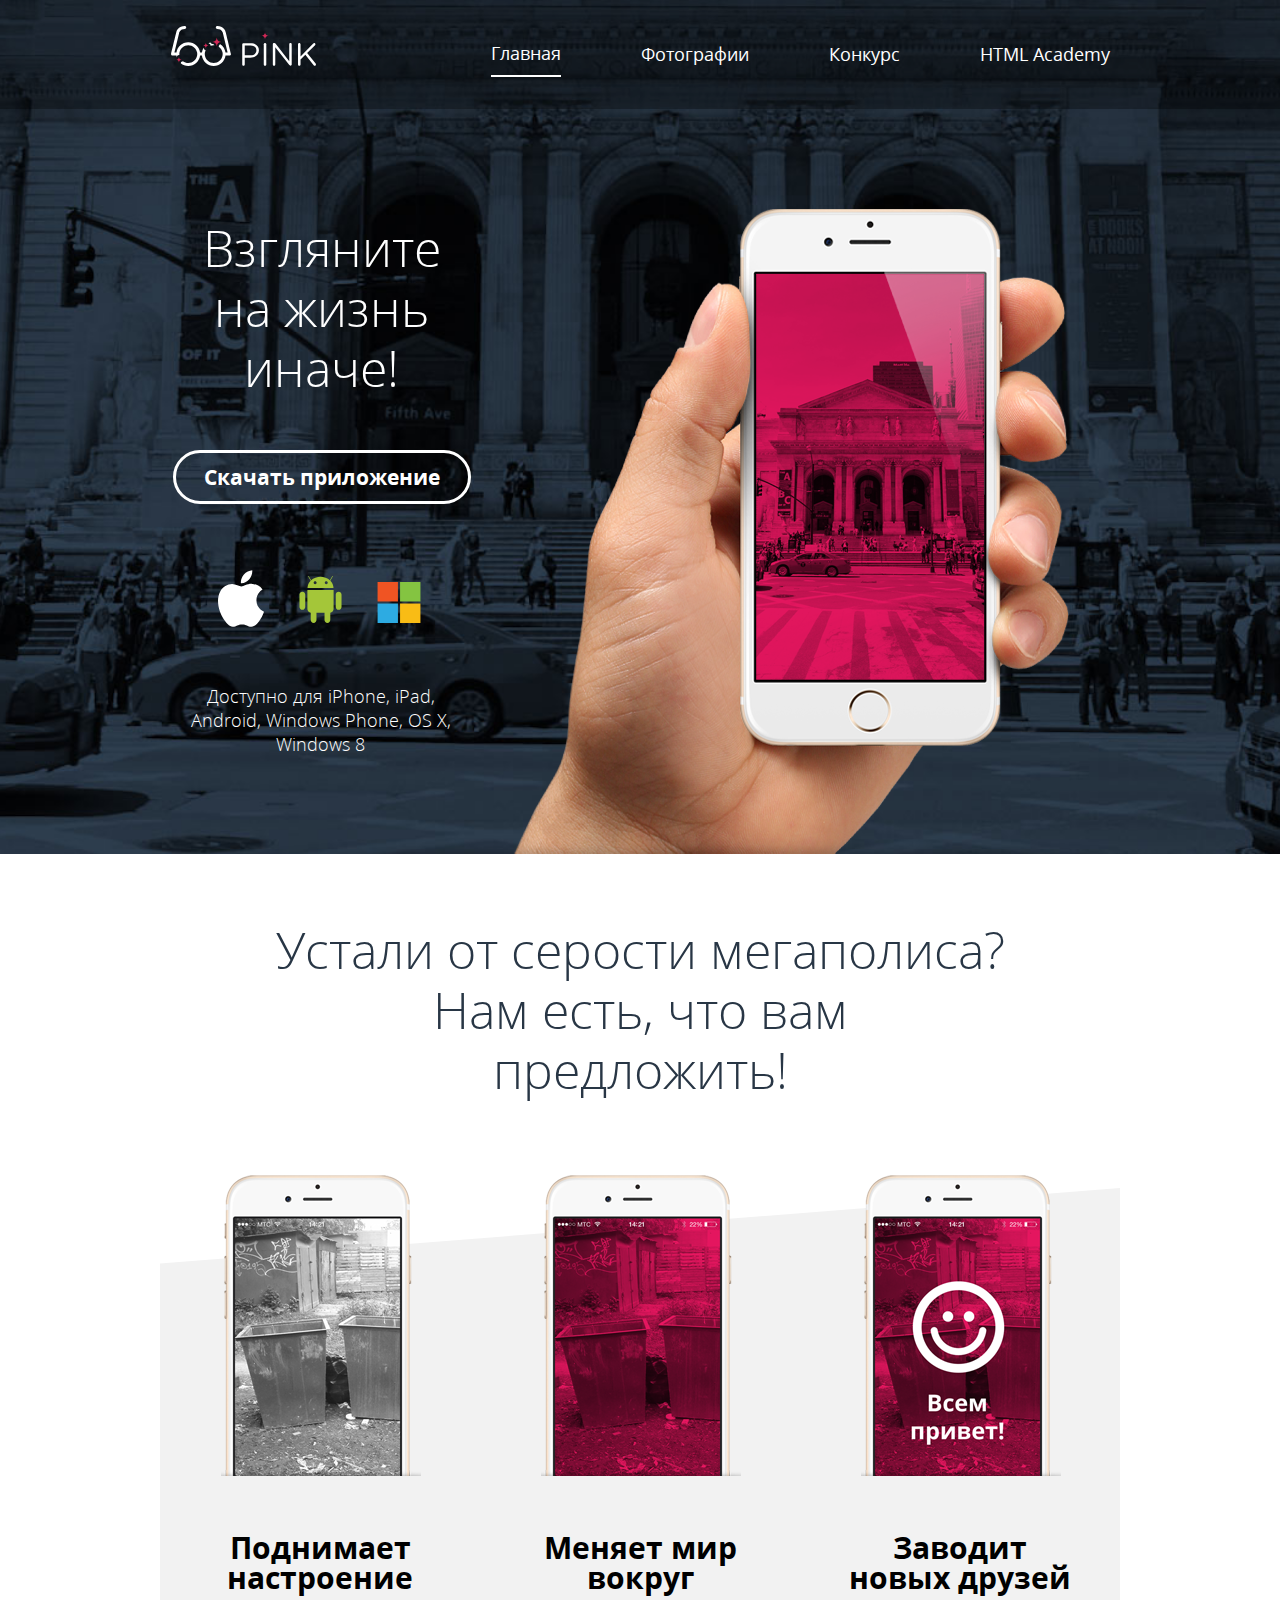
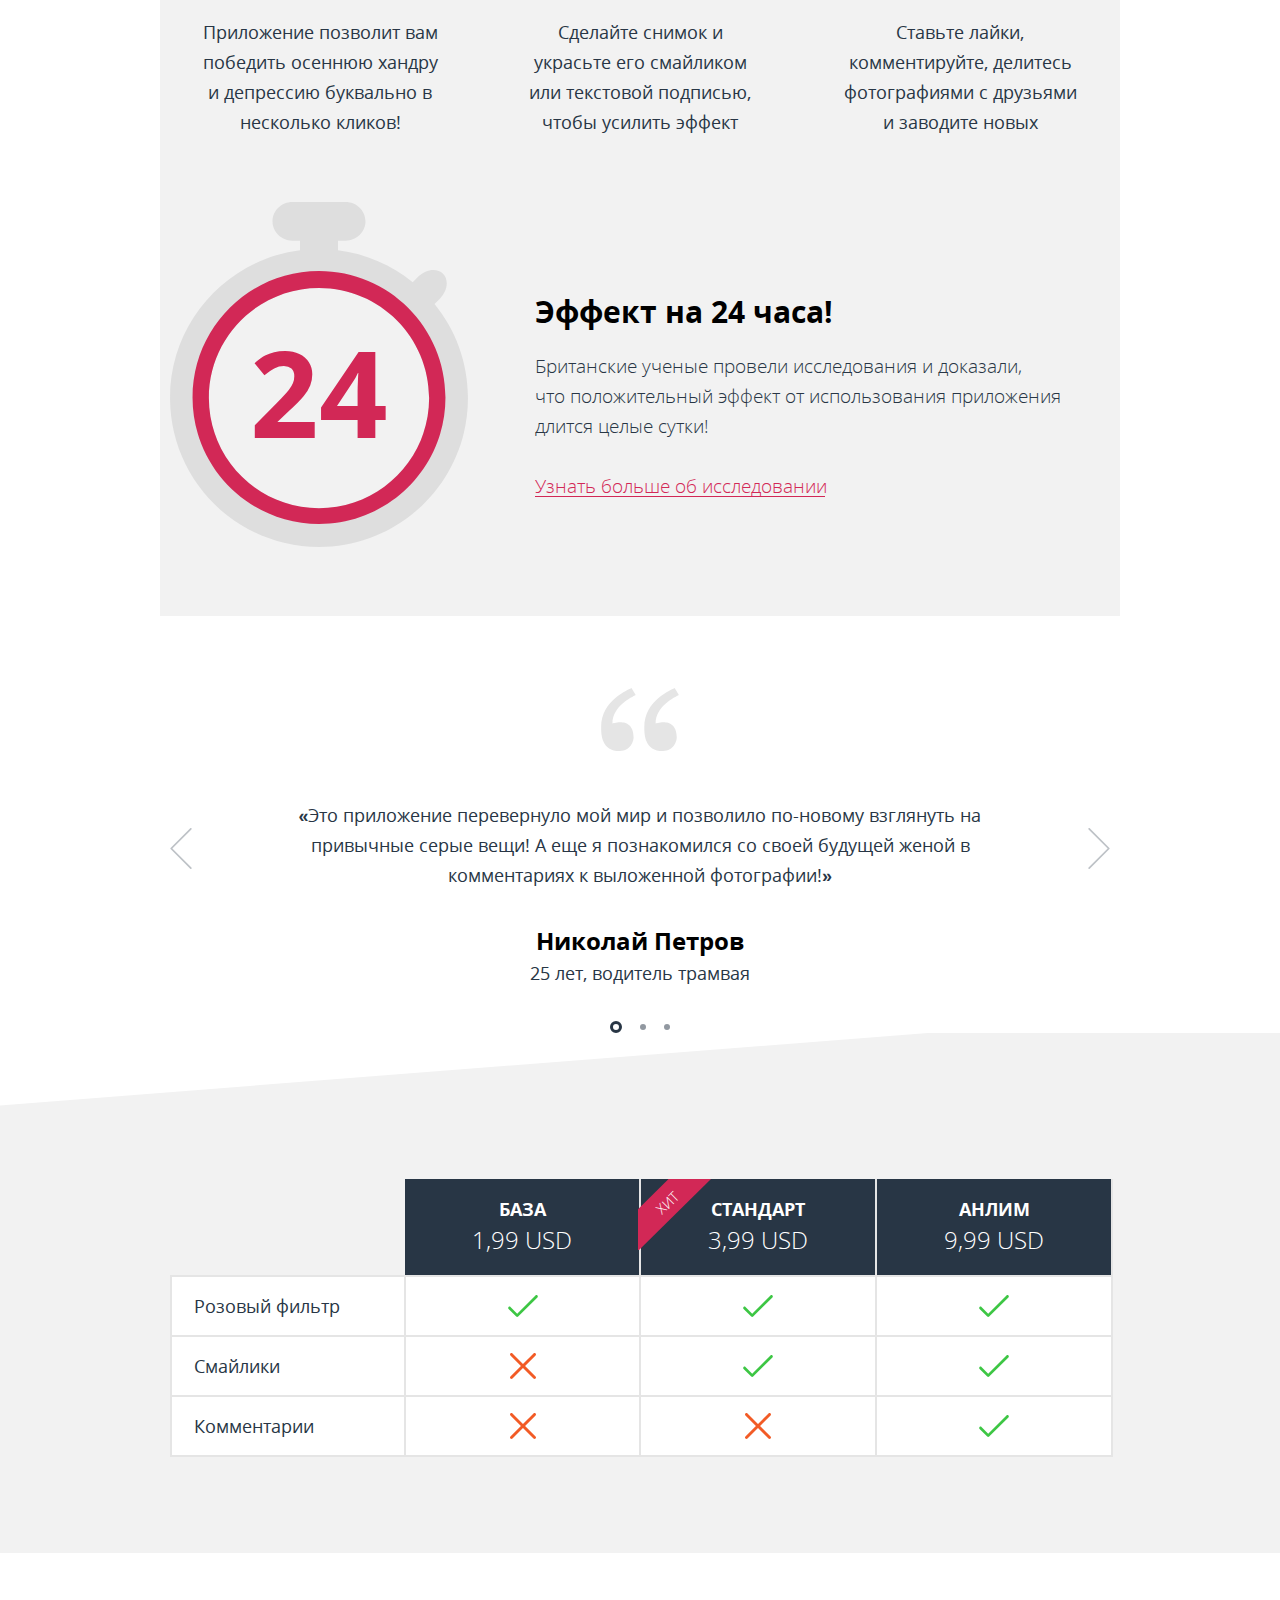
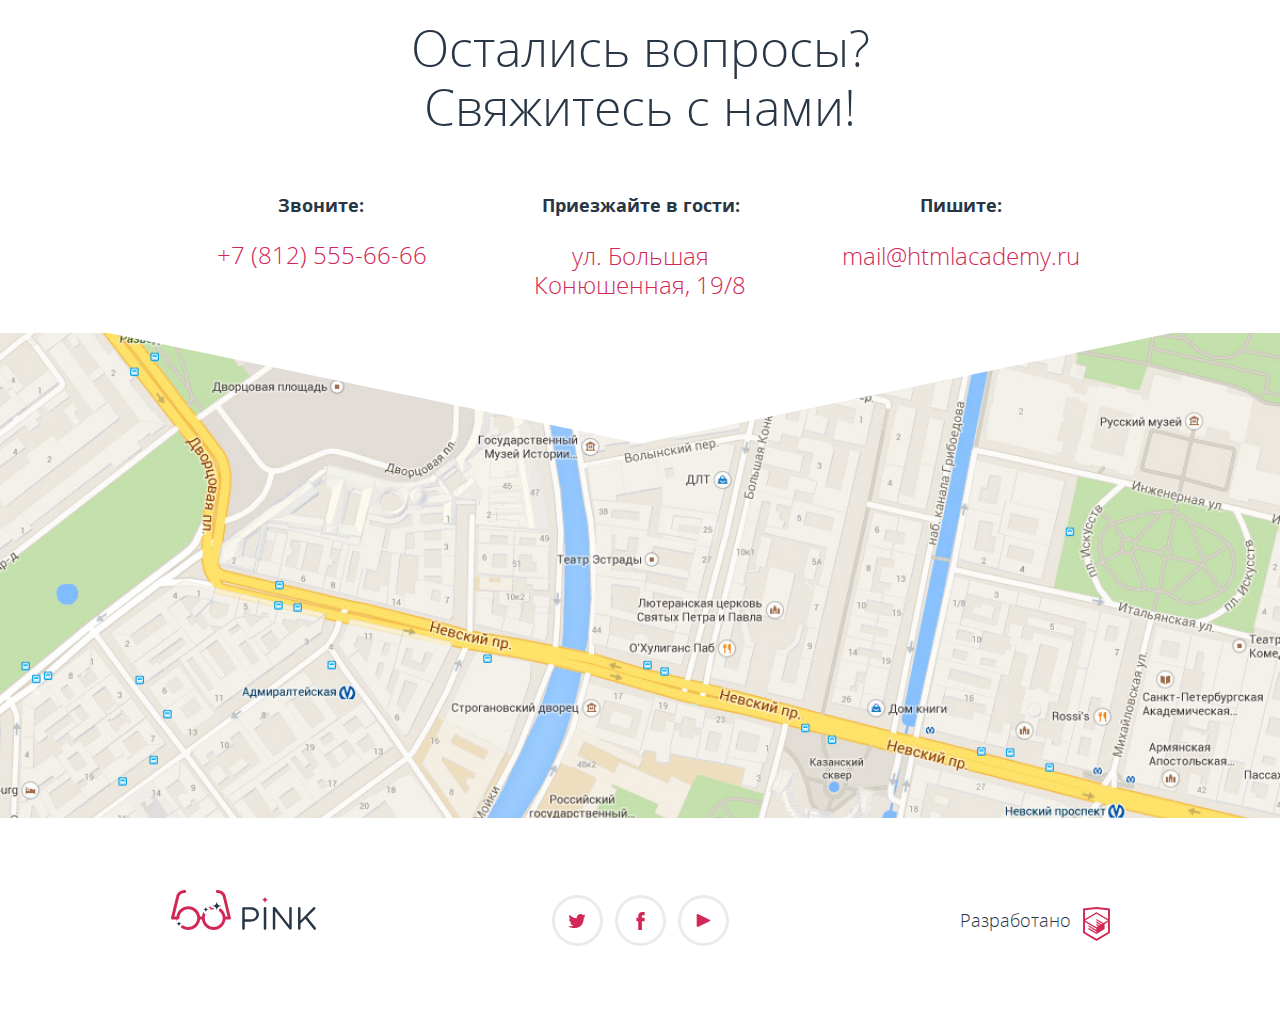
==== commit e370d7c4: "правит ПП" ====
--- a/index.html
+++ b/index.html
@@ -1,4 +1,4 @@
-<!DOCTYPE html><html lang="ru"><head><meta charset="utf-8"><meta name="viewport" content="width=device-width,initial-scale=1"><title>HTML Academy: Пинк</title><link rel="stylesheet" href="css/style.css"></head><body class="main-page"><div style="display:none"><svg xmlns="http://www.w3.org/2000/svg" xmlns:xlink="http://www.w3.org/1999/xlink"><symbol id="icon-editor-contrast" viewbox="-35.422 -7.96 31.92 31.92">
+<!DOCTYPE html><html lang="ru"><head><meta charset="utf-8"><meta name="viewport" content="width=device-width,initial-scale=1"><title>HTML Academy: Пинк</title><link rel="preload" href="fonts/opensans.woff2" as="font" type="font/woff2" crossorigin=""><link rel="preload" href="fonts/opensansbold.woff2" as="font" type="font/woff2" crossorigin=""><link rel="preload" href="fonts/opensanslight.woff2" as="font" type="font/woff2" crossorigin=""><link rel="stylesheet" href="css/style.min.css"></head><body class="main-page"><div style="display: none"><svg xmlns="http://www.w3.org/2000/svg" xmlns:xlink="http://www.w3.org/1999/xlink"><symbol id="icon-editor-contrast" viewbox="-35.422 -7.96 31.92 31.92">
   <path d="M-19.462-3.96c6.595,0,11.96,5.365,11.96,11.96s-5.365,11.96-11.96,11.96S-31.422,14.595-31.422,8 S-26.057-3.96-19.462-3.96 M-19.462-7.96c-8.814,0-15.96,7.145-15.96,15.96c0,8.813,7.146,15.96,15.96,15.96S-3.502,16.813-3.502,8 C-3.502-0.815-10.648-7.96-19.462-7.96L-19.462-7.96z"></path>
   <path d="M-19.462,16.331c4.706,0,8.52-3.813,8.52-8.52c0-4.705-3.813-8.519-8.52-8.519"></path>
 </symbol><symbol id="icon-editor-crop" viewbox="0 0 48 48">
@@ -12,9 +12,6 @@
   <rect y="40" width="48" height="3"></rect>
 </symbol><symbol id="icon-facebook" viewbox="0 0 8.673 18.944">
   <path fill="#d22856" d="M6.275,3.357c0.799,0,1.599,0,2.398,0c0-1.119,0-2.238,0-3.357c-0.959,0-1.92,0-2.878,0C2.656,0.181,1.54,2.387,1.948,6.115 H0v3.517h1.958c0,3.104,0,6.208,0,9.312c1.279,0,2.558,0,3.837,0c0-3.104,0-6.208,0-9.312h2.857V6.115H5.786 C5.765,5.07,5.75,3.709,6.275,3.357z"></path>
-</symbol><symbol id="icon-map-marker" viewbox="0 0 35.983 35.983">
-  <circle fill="#FFFFFF" cx="17.991" cy="17.991" r="17.991"></circle>
-  <circle fill="#D22856" cx="17.991" cy="17.991" r="7.866"></circle>
 </symbol><symbol id="icon-menu-burger" viewbox="0 0 49.945 24.007">
   <g id="miu">
     <g id="editor_list_view_hambuger_menu_glyph">
@@ -30,13 +27,6 @@
   <path fill="#FFFFFF" d="M15.087,11.933l8.56-8.559c0.293-0.293,0.293-0.768,0-1.061L21.554,0.22C21.414,0.079,21.223,0,21.023,0 c-0.199,0-0.391,0.079-0.529,0.22l-8.561,8.56l-8.56-8.56c-0.282-0.282-0.78-0.282-1.061,0L0.22,2.313 c-0.293,0.293-0.293,0.768,0,1.061l8.56,8.559l-8.56,8.559c-0.293,0.293-0.293,0.768,0,1.062l2.093,2.094 c0.141,0.142,0.331,0.22,0.53,0.22c0.199,0,0.39-0.078,0.53-0.22l8.561-8.56l8.56,8.56c0.141,0.142,0.332,0.22,0.53,0.22 c0.199,0,0.39-0.078,0.53-0.22l2.093-2.094c0.293-0.294,0.293-0.769,0-1.062L15.087,11.933z"></path>
 </symbol><symbol id="icon-no" viewbox="0 0 26.752 26.752">
   <path d="M15.497,13.376L26.312,2.562c0.586-0.585,0.586-1.535,0-2.121s-1.535-0.586-2.121,0L13.376,11.255L2.562,0.439 c-0.586-0.586-1.535-0.586-2.121,0c-0.586,0.585-0.586,1.535,0,2.121l10.814,10.815L0.439,24.19c-0.586,0.586-0.586,1.535,0,2.121 c0.293,0.293,0.677,0.439,1.061,0.439s0.768-0.146,1.061-0.439l10.815-10.814L24.19,26.312c0.293,0.293,0.677,0.439,1.061,0.439 s0.768-0.146,1.061-0.439c0.586-0.586,0.586-1.535,0-2.121L15.497,13.376z"></path>
-</symbol><symbol id="icon-quotes" viewbox="0 0 78.672 63.789">
-  <g>
-    <path d="M34.967,7.063L30.713,0C28.272,1.495,0,12.207,0,39.617c0,7.231,0.336,24.172,18.9,24.172 c11.187,0,13.94-10.279,13.94-13.584c0-21.977-21.382-14.177-21.382-14.177C11.458,17.957,31.263,9.184,34.967,7.063z"></path>
-  </g>
-  <g>
-    <path d="M78.672,7.063L74.418,0c-2.44,1.495-30.713,12.207-30.713,39.617c0,7.231,0.337,24.172,18.9,24.172 c11.187,0,13.939-10.279,13.939-13.584c0-21.977-21.381-14.177-21.381-14.177C55.165,17.957,74.969,9.184,78.672,7.063z"></path>
-  </g>
 </symbol><symbol id="icon-review-arrow-left" viewbox="0 0 21.706 41.719">
   <path d="M2.045,20.859L21.458,1.446c0.331-0.331,0.331-0.867,0-1.198c-0.33-0.331-0.867-0.331-1.197,0L0.248,20.261 c-0.331,0.33-0.331,0.867,0,1.197l20.013,20.013c0.164,0.165,0.382,0.248,0.599,0.248s0.434-0.083,0.599-0.248 c0.331-0.331,0.331-0.867,0-1.198L2.045,20.859z"></path>
 </symbol><symbol id="icon-review-arrow-right" viewbox="0 0 21.706 41.719">
@@ -149,4 +139,4 @@
   </g>
   <path d="M60.498,28.266"></path>
   <path d="M60.462,28.016c-0.002-0.009-5.175-21.365-5.175-21.365C54.926,4.303,52.694,0,46.688,0 c-0.829,0-1.5,0.671-1.5,1.5s0.671,1.5,1.5,1.5c4.856,0,5.575,3.729,5.639,4.143l4.767,19.701h-2.073 c-0.742-5.927-5.802-10.531-11.927-10.531s-11.186,4.604-11.927,10.531h-1.82c-0.741-5.927-5.802-10.531-11.927-10.531 S6.235,20.917,5.493,26.844H3.42L8.187,7.143C8.25,6.729,8.97,3,13.826,3c0.829,0,1.5-0.671,1.5-1.5S14.655,0,13.826,0 C7.82,0,5.588,4.303,5.227,6.651c0,0-5.173,21.356-5.175,21.365c-0.266,1.109,0.531,1.826,1.426,1.826 c0.012,0,0.023,0.004,0.036,0.004h3.982c0.741,5.926,5.802,10.53,11.927,10.53s11.185-4.604,11.927-10.53h1.814 c0.742,5.926,5.802,10.53,11.927,10.53s11.186-4.604,11.927-10.53H59c0.012,0,0.023-0.004,0.036-0.004 C59.931,29.842,60.728,29.125,60.462,28.016z M26.315,29.844c-0.715,4.272-4.421,7.531-8.896,7.531c-4.475,0-8.18-3.259-8.896-7.531 c-0.082-0.488-0.135-0.988-0.135-1.5s0.053-1.011,0.135-1.5c0.715-4.271,4.421-7.531,8.896-7.531c4.475,0,8.18,3.26,8.896,7.531 c0.082,0.489,0.135,0.988,0.135,1.5S26.397,29.355,26.315,29.844z M51.99,29.844c-0.716,4.272-4.421,7.531-8.896,7.531 c-4.475,0-8.181-3.259-8.896-7.531c-0.082-0.488-0.135-0.988-0.135-1.5s0.053-1.011,0.135-1.5c0.716-4.271,4.421-7.531,8.896-7.531 c4.475,0,8.181,3.26,8.896,7.531c0.082,0.489,0.135,0.988,0.135,1.5S52.072,29.355,51.99,29.844z"></path>
-</symbol></svg></div><header class="header header__main-page header--closed"><div class="header__top-box"><div class="header__wrapper"><div class="header__top header__top--closed header__top--nojs"><div class="header__container"><div class="header__logo-container"><a class="header__logo"><svg class="header__logo-mobile-white" width="75" height="22"><use xlink:href="#logo-pink-white-mobile"></use></svg> <svg class="header__logo-tablet-white" width="147" height="40"><use xlink:href="#logo-pink-white-tablet"></use></svg> <svg class="header__logo-desktop-white" width="147" height="40"><use xlink:href="#logo-pink-white-desktop"></use></svg></a></div><button class="header__button header__button--hidden" type="button"><svg class="header__button-svg header__button-svg--burger" width="50" height="24"><use xlink:href="#icon-menu-burger"></use></svg> <svg class="header__button-svg header__button-svg--cross" width="24" height="23"><use xlink:href="#icon-menu-cross"></use></svg></button></div></div><nav class="header__nav main-nav header__nav--nojs header__nav--closed"><ul class="main-nav__list--opened main-nav__list"><li class="main-nav__item main-nav__item--current"><a class="main-nav__link main-nav__link--current">Главная</a></li><li class="main-nav__item"><a class="main-nav__link" href="photo.html">Фотографии</a></li><li class="main-nav__item"><a class="main-nav__link" href="form.html">Конкурс</a></li><li class="main-nav__item"><a class="main-nav__link" href="https://htmlacademy.ru/intensive/adaptive">HTML Academy</a></li></ul></nav></div></div><article class="intro"><div class="intro__wrapper"><div class="intro__container"><h2 class="intro__title">Взгляните на жизнь иначе!</h2><a class="intro__btn intro__btn--white" href="https://www.apple.com/itunes/working-itunes/market/" target="_blank">Скачать приложение</a><ul class="intro__list"><li class="intro__item"><a class="intro__link intro__link--apple" href="https://www.apple.com/itunes/working-itunes/market/" target="_blank"><svg class="intro__logo" width="46" height="57"><use xlink:href="#logo-apple"></use></svg> Apple</a></li><li class="intro__item"><a class="intro__link intro__link--android" href="http://androidmarkets.ru/" target="_blank"><svg class="intro__logo" width="43" height="47"><use xlink:href="#logo-android"></use></svg> Android</a></li><li class="intro__item"><a class="intro__link intro__link--microsoft" href="https://www.microsoft.com/ru-ru/store/b/home?WT.mc_id=MSCOM_HP_ru_Store" target="_blank"><svg class="intro__logo" width="44" height="41"><use xlink:href="#logo-microsoft"></use></svg> Microsoft</a></li></ul><p class="intro__description">Доступно для iPhone, iPad, Android, Windows Phone, OS X, Windows 8</p></div></div></article></header><main class="main-page-content"><div class="main-page__wrapper"><h1 class="visually-hidden">Главная страница сайта приложения Pink</h1><div class="promo"><p class="promo__text">Устали от серости мегаполиса?</p><p class="promo__text">Нам есть, что вам предложить!</p></div><section class="information"><h2 class="visually-hidden">Информация о приложении</h2><div class="information__wrapper container"><div class="information__container"><ul class="information__list"><li class="information__item information__item-1"><h3 class="information__title">Поднимает настроение</h3><p class="information__text">Приложение позволит вам победить осеннюю хандру и депрессию буквально в несколько кликов!</p></li><li class="information__item information__item-2"><h3 class="information__title">Меняет мир вокруг</h3><p class="information__text">Сделайте снимок и украсьте его смайликом или текстовой подписью, чтобы&#160;<br>усилить эффект</p></li><li class="information__item information__item-3"><h3 class="information__title">Заводит новых друзей</h3><p class="information__text">Ставьте лайки, комментируйте, делитесь фотографиями с друзьями и заводите новых</p></li></ul></div></div></section><section class="effect"><div class="effect__container"><div class="effect__timer"><svg class="timer" width="238" height="276"><use xmlns:xlink="http://www.w3.org/1999/xlink" xlink:href="#icon-timer"></use></svg></div><div class="effect__description"><h2 class="effect__title">Эффект&#160;<br>на 24 часа!</h2><p class="effect__text">Британские ученые провели исследования и доказали,&#160;<br class="effect__wrap">что положительный эффект&#160;<br>от использования приложения длится целые сутки!</p><a class="effect__link" href="#"><span class="effect__span">Узнать больше об исследовании</span></a></div></div></section><section class="review"><div class="review__wrapper slider"><h2 class="visually-hidden">Отзывы пользователей</h2><div class="review__list slider__list"><div class="review__item review__item--first slider__item"><div class="review__content"><cite class="review__title">Николай Петров</cite><p class="review__about">25 лет, водитель трамвая</p></div><p class="review__text">«Это приложение перевернуло мой мир и позволило по-новому взглянуть на привычные серые вещи! А еще я познакомился со своей будущей женой в комментариях к выложенной фотографии!»</p></div><div class="review__item review__item--second slider__item"><div class="review__content"><cite class="review__title">Николай Петров</cite><p class="review__about">25 лет, водитель трамвая</p></div><p class="review__text">«Это приложение перевернуло мой мир и позволило по-новому взглянуть на привычные серые вещи! А еще я познакомился со своей будущей женой в комментариях к выложенной фотографии!»</p></div><div class="review__item review__item--third slider__item"><div class="review__content"><cite class="review__title">Николай Петров</cite><p class="review__about">25 лет, водитель трамвая</p></div><p class="review__text">«Это приложение перевернуло мой мир и позволило по-новому взглянуть на привычные серые вещи! А еще я познакомился со своей будущей женой в комментариях к выложенной фотографии!»</p></div></div><button class="review__toggle review__toggle--prev"><svg class="arrow" width="22" height="41"><use xmlns:xlink="http://www.w3.org/1999/xlink" xlink:href="#icon-review-arrow-left"></use></svg>предыдущий отзыв</button> <button class="review__toggle review__toggle--next"><svg class="arrow" width="22" height="41"><use xmlns:xlink="http://www.w3.org/1999/xlink" xlink:href="#icon-review-arrow-right"></use></svg>следующий отзыв</button><p class="review__toggles slider"><button class="slider__toggle slider__toggle--check" type="button"><span class="visually-hidden">1</span></button> <button class="slider__toggle" type="button"><span class="visually-hidden">2</span></button> <button class="slider__toggle" type="button"><span class="visually-hidden">3</span></button></p></div></section></div><section class="price"><div class="price__container main-page__wrapper"><h2 class="visually-hidden">Тарифы</h2><div class="price__wrapper"><table class="price__list table"><thead class="price__head"><tr><th class="price__empty"></th><th class="price__tariff">База <span class="price__cost">1,99 USD</span></th><th class="price__tariff price__hit">Стандарт <span class="price__cost">3,99 USD</span></th><th class="price__tariff">Анлим <span class="price__cost">9,99 USD</span></th></tr></thead><tbody><tr class="price__row"><td class="price__option">Розовый фильтр</td><td class="price__value price__value--yes"><div class="price__value-box"><span class="price__option-name">Розовый фильтр</span> <svg class="price__icon-yes" width="34" height="22"><use xlink:href="#icon-yes"></use></svg></div></td><td class="price__value price__value--yes"><div class="price__value-box"><span class="price__option-name">Розовый фильтр</span> <svg class="price__icon-yes" width="34" height="22"><use xlink:href="#icon-yes"></use></svg></div></td><td class="price__value price__value--yes"><div class="price__value-box"><span class="price__option-name">Розовый фильтр</span> <svg class="price__icon-yes" width="34" height="22"><use xlink:href="#icon-yes"></use></svg></div></td></tr><tr class="price__row"><td class="price__option">Смайлики</td><td class="price__value price__value--no"><div class="price__value-box"><span class="price__option-name">Смайлики</span> <svg class="price__icon-no" width="34" height="26"><use xlink:href="#icon-no"></use></svg></div></td><td class="price__value price__value--yes"><div class="price__value-box"><span class="price__option-name">Смайлики</span> <svg class="price__icon-yes" width="34" height="22"><use xlink:href="#icon-yes"></use></svg></div></td><td class="price__value price__value--yes"><div class="price__value-box"><span class="price__option-name">Смайлики</span> <svg class="price__icon-yes" width="34" height="22"><use xlink:href="#icon-yes"></use></svg></div></td></tr><tr class="price__row"><td class="price__option">Комментарии</td><td class="price__value price__value--no"><div class="price__value-box"><span class="price__option-name">Комментарии</span> <svg class="price__icon-no" width="34" height="26"><use xlink:href="#icon-no"></use></svg></div></td><td class="price__value price__value--no"><div class="price__value-box"><span class="price__option-name">Комментарии</span> <svg class="price__icon-no" width="34" height="26"><use xlink:href="#icon-no"></use></svg></div></td><td class="price__value price__value--yes"><div class="price__value-box"><span class="price__option-name">Комментарии</span> <svg class="price__icon-yes" width="34" height="22"><use xlink:href="#icon-yes"></use></svg></div></td></tr></tbody></table><p class="price__toggles slider"><button class="slider__toggle" type="button">1</button> <button class="slider__toggle slider__toggle--check" type="button">2</button> <button class="slider__toggle" type="button">3</button></p></div></div></section><section class="contacts"><div class="contacts__container"><h2 class="contacts__header">Остались вопросы? Свяжитесь с нами!</h2><div class="contacts__wrapper"><ul class="contacts__list"><li class="contacts__item contacts__phone"><h3 class="contacts__title">Звоните:</h3><p class="contacts__text">+7 (812) 555-66-66</p></li><li class="contacts__item contacts__mail"><h3 class="contacts__title">Пишите:</h3><p class="contacts__text"><span class="contacts__span"><a class="contacts__link">mail@htmlacademy.ru</a></span></p></li><li class="contacts__item contacts__adress"><h3 class="contacts__title">Приезжайте в гости:</h3><p class="contacts__text">ул. Большая Конюшенная, 19/8</p></li></ul></div></div></section><div class="contacts__map-box contacts__map" id="map__canvas"></div></main><footer class="footer footer__main-page container"><h2 class="visually-hidden">Мы в соцсетях</h2><a class="footer__logo" aria-label="Логотип сайта"><svg class="footer__svg footer__logo-mobile-blue" width="147" height="40"><use xlink:href="#logo-pink-blue-mobile"></use></svg> <svg class="footer__svg footer__logo-desktop-blue" width="147" height="40"><use xlink:href="#logo-pink-blue-desktop"></use></svg></a><ul class="footer__social-list"><li class="footer__social-item footer__social-item--twitter"><a class="footer__social-link" href="#" aria-label="Мы в twitter"><svg class="footer__social-logo" width="18" height="14" fill="#d22856" viewBox="0 0 18 14"><use xlink:href="#icon-twitter"></use></svg></a></li><li class="footer__social-item footer__social-item--facebook"><a class="footer__social-link" href="#" aria-label="Мы в facebook"><svg class="footer__social-logo" width="9" height="18" viewBox="0 0 9 18" fill="#d22856"><use xlink:href="#icon-facebook"></use></svg></a></li><li class="footer__social-item footer__social-item--youtube"><a class="footer__social-link" href="#" aria-label="Мы на youtube"><svg class="footer__social-logo" viewBox="0 0 15 13" width="15" height="13" fill="#d22856"><use xlink:href="#icon-youtube"></use></svg></a></li></ul><div class="footer__copyright"><p class="footer__text">Разработано</p><a class="footer__link" href="https://htmlacademy.ru/intensive/adaptive" aria-label="Переход на сайт HTML Academy"><svg class="footer__logo-htmlacademy" width="27" height="34" fill="#d22856"><use xlink:href="#logo-htmlacademy"></use></svg></a></div></footer><script src="https://api-maps.yandex.ru/2.1/?lang=ru_RU" type="text/javascript"></script><script src="js/script.js"></script></body></html>+</symbol></svg></div><header class="header header__main-page header--closed header__main-page--nojs"><div class="header__top-box"><div class="header__wrapper"><div class="header__top header__top--closed header__top--nojs"><div class="header__container"><div class="header__logo-container"><a class="header__logo"><svg class="header__logo-mobile-white" width="75" height="22"><use xlink:href="#logo-pink-white-mobile"></use></svg> <svg class="header__logo-tablet-white" width="147" height="40"><use xlink:href="#logo-pink-white-tablet"></use></svg> <svg class="header__logo-desktop-white" width="147" height="40"><use xlink:href="#logo-pink-white-desktop"></use></svg></a></div><button class="header__button header__button--hidden" type="button"><svg class="header__button-svg header__button-svg--burger" width="50" height="24"><use xlink:href="#icon-menu-burger"></use></svg> <svg class="header__button-svg header__button-svg--cross" width="24" height="23"><use xlink:href="#icon-menu-cross"></use></svg></button></div></div><nav class="header__nav main-nav header__nav--nojs header__nav--closed"><ul class="main-nav__list--opened main-nav__list"><li class="main-nav__item main-nav__item--current"><a class="main-nav__link main-nav__link--current">Главная</a></li><li class="main-nav__item"><a class="main-nav__link" href="photo.html">Фотографии</a></li><li class="main-nav__item"><a class="main-nav__link" href="form.html">Конкурс</a></li><li class="main-nav__item"><a class="main-nav__link" href="https://htmlacademy.ru/intensive/adaptive">HTML Academy</a></li></ul></nav></div></div><article class="intro"><div class="intro__wrapper"><div class="intro__container"><h2 class="intro__title">Взгляните на жизнь иначе!</h2><a class="intro__btn intro__btn--white" href="https://www.apple.com/itunes/working-itunes/market/" target="_blank">Скачать приложение</a><ul class="intro__list"><li class="intro__item"><a class="intro__link intro__link--apple" href="https://www.apple.com/itunes/working-itunes/market/" target="_blank"><svg class="intro__logo" width="46" height="57"><use xlink:href="#logo-apple"></use></svg> Apple</a></li><li class="intro__item"><a class="intro__link intro__link--android" href="http://androidmarkets.ru/" target="_blank"><svg class="intro__logo" width="43" height="47"><use xlink:href="#logo-android"></use></svg> Android</a></li><li class="intro__item"><a class="intro__link intro__link--microsoft" href="https://www.microsoft.com/ru-ru/store/b/home?WT.mc_id=MSCOM_HP_ru_Store" target="_blank"><svg class="intro__logo" width="44" height="41"><use xlink:href="#logo-microsoft"></use></svg> Microsoft</a></li></ul><p class="intro__description">Доступно для iPhone, iPad, Android, Windows Phone, OS X, Windows 8</p></div></div></article></header><main class="main-page__content"><div class="main-page__wrapper"><h1 class="visually-hidden">Главная страница сайта приложения Pink</h1><div class="promo"><p class="promo__text">Устали от серости мегаполиса?</p><p class="promo__text">Нам есть, что вам предложить!</p></div><section class="information"><h2 class="visually-hidden">Информация о приложении</h2><div class="information__wrapper container"><div class="information__container"><ul class="information__list"><li class="information__item information__item-1"><h3 class="information__title">Поднимает настроение</h3><p class="information__text">Приложение позволит вам победить осеннюю хандру и депрессию буквально в несколько кликов!</p></li><li class="information__item information__item-2"><h3 class="information__title">Меняет мир вокруг</h3><p class="information__text">Сделайте снимок и украсьте его смайликом или текстовой подписью, чтобы&#160;<br>усилить эффект</p></li><li class="information__item information__item-3"><h3 class="information__title">Заводит новых друзей</h3><p class="information__text">Ставьте лайки, комментируйте, делитесь фотографиями с друзьями и заводите новых</p></li></ul></div></div></section><section class="effect"><div class="effect__container"><div class="effect__timer"><svg class="timer" width="238" height="276"><use xmlns:xlink="http://www.w3.org/1999/xlink" xlink:href="#icon-timer"></use></svg></div><div class="effect__description"><h2 class="effect__title">Эффект&#160;<br>на 24 часа!</h2><p class="effect__text">Британские ученые провели исследования и доказали,&#160;<br class="effect__wrap">что положительный эффект&#160;<br>от использования приложения длится целые сутки!</p><a class="effect__link effect__link--underline" href="#">Узнать больше об исследовании</a></div></div></section><section class="review"><div class="review__wrapper slider"><h2 class="visually-hidden">Отзывы пользователей</h2><div class="review__list slider__list"><div class="review__item review__item--first slider__item"><div class="review__content"><cite class="review__title">Николай Петров</cite><p class="review__about">25 лет, водитель трамвая</p></div><p class="review__text">«Это приложение перевернуло мой мир и позволило по-новому взглянуть на привычные серые вещи! А еще я познакомился со своей будущей женой в комментариях к выложенной фотографии!»</p></div><div class="review__item review__item--second slider__item"><div class="review__content"><cite class="review__title">Николай Петров</cite><p class="review__about">25 лет, водитель трамвая</p></div><p class="review__text">«Это приложение перевернуло мой мир и позволило по-новому взглянуть на привычные серые вещи! А еще я познакомился со своей будущей женой в комментариях к выложенной фотографии!»</p></div><div class="review__item review__item--third slider__item"><div class="review__content"><cite class="review__title">Николай Петров</cite><p class="review__about">25 лет, водитель трамвая</p></div><p class="review__text">«Это приложение перевернуло мой мир и позволило по-новому взглянуть на привычные серые вещи! А еще я познакомился со своей будущей женой в комментариях к выложенной фотографии!»</p></div></div><button class="review__toggle review__toggle--prev" tabindex="0"><svg class="arrow" width="22" height="41"><use xmlns:xlink="http://www.w3.org/1999/xlink" xlink:href="#icon-review-arrow-left"></use></svg>предыдущий отзыв</button> <button class="review__toggle review__toggle--next" tabindex="0"><svg class="arrow" width="22" height="41"><use xmlns:xlink="http://www.w3.org/1999/xlink" xlink:href="#icon-review-arrow-right"></use></svg>следующий отзыв</button><p class="review__toggles slider"><button class="slider__toggle slider__toggle--check" type="button"><span class="visually-hidden">1</span></button> <button class="slider__toggle" type="button"><span class="visually-hidden">2</span></button> <button class="slider__toggle" type="button"><span class="visually-hidden">3</span></button></p></div></section></div><section class="price"><div class="price__container main-page__wrapper"><h2 class="visually-hidden">Тарифы</h2><div class="price__wrapper"><table class="price__list table"><thead class="price__head"><tr><th class="price__empty"></th><th class="price__tariff">База <span class="price__cost">1,99 USD</span></th><th class="price__tariff price__hit">Стандарт <span class="price__cost">3,99 USD</span></th><th class="price__tariff">Анлим <span class="price__cost">9,99 USD</span></th></tr></thead><tbody><tr class="price__row"><td class="price__option">Розовый фильтр</td><td class="price__value price__value--yes"><div class="price__value-box"><span class="price__option-name">Розовый фильтр</span> <svg class="price__icon-yes" width="34" height="22"><use xlink:href="#icon-yes"></use></svg></div></td><td class="price__value price__value--yes"><div class="price__value-box"><span class="price__option-name">Розовый фильтр</span> <svg class="price__icon-yes" width="34" height="22"><use xlink:href="#icon-yes"></use></svg></div></td><td class="price__value price__value--yes"><div class="price__value-box"><span class="price__option-name">Розовый фильтр</span> <svg class="price__icon-yes" width="34" height="22"><use xlink:href="#icon-yes"></use></svg></div></td></tr><tr class="price__row"><td class="price__option">Смайлики</td><td class="price__value price__value--no"><div class="price__value-box"><span class="price__option-name">Смайлики</span> <svg class="price__icon-no" width="34" height="26"><use xlink:href="#icon-no"></use></svg></div></td><td class="price__value price__value--yes"><div class="price__value-box"><span class="price__option-name">Смайлики</span> <svg class="price__icon-yes" width="34" height="22"><use xlink:href="#icon-yes"></use></svg></div></td><td class="price__value price__value--yes"><div class="price__value-box"><span class="price__option-name">Смайлики</span> <svg class="price__icon-yes" width="34" height="22"><use xlink:href="#icon-yes"></use></svg></div></td></tr><tr class="price__row"><td class="price__option">Комментарии</td><td class="price__value price__value--no"><div class="price__value-box"><span class="price__option-name">Комментарии</span> <svg class="price__icon-no" width="34" height="26"><use xlink:href="#icon-no"></use></svg></div></td><td class="price__value price__value--no"><div class="price__value-box"><span class="price__option-name">Комментарии</span> <svg class="price__icon-no" width="34" height="26"><use xlink:href="#icon-no"></use></svg></div></td><td class="price__value price__value--yes"><div class="price__value-box"><span class="price__option-name">Комментарии</span> <svg class="price__icon-yes" width="34" height="22"><use xlink:href="#icon-yes"></use></svg></div></td></tr></tbody></table><p class="price__toggles slider"><button class="slider__toggle" type="button">1</button> <button class="slider__toggle slider__toggle--check" type="button">2</button> <button class="slider__toggle" type="button">3</button></p></div></div></section><section class="contacts"><div class="contacts__container"><h2 class="contacts__header">Остались вопросы? Свяжитесь с нами!</h2><div class="contacts__wrapper"><ul class="contacts__list"><li class="contacts__item contacts__phone"><h3 class="contacts__title">Звоните:</h3><p class="contacts__text"><a class="contacts__link contacts__text" href="tel:+7(812)555-66-66">+7 (812) 555-66-66</a></p></li><li class="contacts__item contacts__mail"><h3 class="contacts__title">Пишите:</h3><p class="contacts__text contacts__text--underline"><a class="contacts__link">mail@htmlacademy.ru</a></p></li><li class="contacts__item contacts__adress"><h3 class="contacts__title">Приезжайте в гости:</h3><p class="contacts__text">ул. Большая Конюшенная, 19/8</p></li></ul></div></div></section><div class="map" id="map__canvas"></div></main><footer class="footer footer__main-page container"><h2 class="visually-hidden">Мы в соцсетях</h2><a class="footer__logo" aria-label="Логотип сайта"><svg class="footer__svg footer__logo-mobile-blue" width="147" height="40"><use xlink:href="#logo-pink-blue-mobile"></use></svg> <svg class="footer__svg footer__logo-desktop-blue" width="147" height="40"><use xlink:href="#logo-pink-blue-desktop"></use></svg></a><ul class="footer__social-list"><li class="footer__social-item footer__social-item--twitter"><a class="footer__social-link" href="#" aria-label="Мы в twitter"><svg class="footer__social-logo" width="18" height="14" fill="#d22856" viewBox="0 0 18 14"><use xlink:href="#icon-twitter"></use></svg></a></li><li class="footer__social-item footer__social-item--facebook"><a class="footer__social-link" href="#" aria-label="Мы в facebook"><svg class="footer__social-logo" width="9" height="18" viewBox="0 0 9 18" fill="#d22856"><use xlink:href="#icon-facebook"></use></svg></a></li><li class="footer__social-item footer__social-item--youtube"><a class="footer__social-link" href="#" aria-label="Мы на youtube"><svg class="footer__social-logo" viewBox="0 0 15 13" width="15" height="13" fill="#d22856"><use xlink:href="#icon-youtube"></use></svg></a></li></ul><div class="footer__copyright"><p class="footer__text">Разработано</p><a class="footer__link" href="https://htmlacademy.ru/intensive/adaptive" aria-label="Переход на сайт HTML Academy"><svg class="footer__logo-htmlacademy" width="27" height="34" fill="#d22856"><use xlink:href="#logo-htmlacademy"></use></svg></a></div></footer><script src="https://api-maps.yandex.ru/2.1/?lang=ru_RU"></script><script src="js/script.js"></script></body></html>--- a/css/style.min.css
+++ b/css/style.min.css
@@ -0,0 +1,3 @@
+@charset "UTF-8";@font-face{font-weight:600;font-family:"OpenSans";src:url(../fonts/opensans.woff) format("woff"),url(../fonts/opensans.woff2) format("woff2");font-display:swap}@font-face{font-weight:700;font-family:"OpenSans";src:url(../fonts/opensansbold.woff) format("woff"),url(../fonts/opensansbold.woff2) format("woff2");font-display:swap}@font-face{font-weight:400;font-family:"OpenSans";src:url(../fonts/opensanslight.woff) format("woff"),url(../fonts/opensanslight.woff2) format("woff2");font-display:swap}
+/*! normalize.css v8.0.0 | MIT License | github.com/necolas/normalize.css */
+html{line-height:1.15}body{margin:0;padding:0;font-size:18px;line-height:32px;font-family:"OpenSans","Arial","Helvetica",sans-serif;text-align:left;color:#000}h1{margin:.67em 0;font-size:2em}hr{-webkit-box-sizing:content-box;box-sizing:content-box;height:0;overflow:visible}code,kbd,pre,samp{font-size:1em;font-family:monospace}a{background-color:transparent;text-decoration:none}abbr[title]{text-decoration:underline;border-bottom:none}b,body,strong{font-weight:700}small{font-size:80%}sub,sup{position:relative;font-size:75%;line-height:0;vertical-align:baseline}sub{bottom:-.25em}sup{top:-.5em}img{border-style:none;max-width:100%;height:auto}button,input,optgroup,select,textarea{margin:0;font-size:100%;line-height:1.15;font-family:inherit}button,input{overflow:visible}button,select{text-transform:none}[type=button]::-moz-focus-inner,[type=reset]::-moz-focus-inner,[type=submit]::-moz-focus-inner,button::-moz-focus-inner{padding:0;border-style:none}[type=button]:-moz-focusring,[type=reset]:-moz-focusring,[type=submit]:-moz-focusring,button:-moz-focusring{outline:1px dotted ButtonText}fieldset{padding:.35em .75em .625em}legend{display:table;max-width:100%;color:inherit;white-space:normal}progress{vertical-align:baseline}textarea{overflow:auto}[type=checkbox],[type=radio],legend{-webkit-box-sizing:border-box;box-sizing:border-box;padding:0}[type=number]::-webkit-inner-spin-button,[type=number]::-webkit-outer-spin-button{height:auto}[type=search]{outline-offset:-2px}::-webkit-file-upload-button{font:inherit}details{display:block}summary{display:list-item}[hidden],template{display:none}.visually-hidden,input[type=checkbox].visually-hidden,input[type=radio].visually-hidden{position:absolute;width:1px;height:1px;margin:-1px;padding:0;overflow:hidden;white-space:nowrap;border:0;clip:rect(0 0 0 0);-webkit-clip-path:inset(100%);clip-path:inset(100%)}.site__wrapper{-webkit-box-sizing:border-box;box-sizing:border-box;width:320px;padding:0 20px;margin:0 auto}@media (min-width:660px){.site__wrapper{width:660px;padding:0 20px}}@media (min-width:960px){.site__wrapper{width:960px;padding:0 10px}}.main-page__wrapper{width:320px;margin:0 auto}@media (min-width:660px){.main-page__wrapper{width:660px}}@media (min-width:960px){.main-page__wrapper{width:960px}}.header{display:-webkit-box;display:-ms-flexbox;display:flex;-webkit-box-orient:vertical;-webkit-box-direction:normal;-ms-flex-direction:column;flex-direction:column;-webkit-box-pack:justify;-ms-flex-pack:justify;justify-content:space-between;background:#1d2631 url(../img/bg-back-mobile@1x.jpg) no-repeat;background-size:100% auto;background-position-y:259px;background-color:#253240}@media (-webkit-min-device-pixel-ratio:1.5),(min-resolution:144dpi),(min-resolution:1.5dppx){.header{background-image:url(../img/bg-back-mobile@2x.jpg);background-size:700px auto}}.header__container{display:-webkit-box;display:-ms-flexbox;display:flex;-webkit-box-orient:horizontal;-webkit-box-direction:normal;-ms-flex-direction:row;flex-direction:row;-webkit-box-pack:justify;-ms-flex-pack:justify;justify-content:space-between;-webkit-box-align:center;-ms-flex-align:center;align-items:center;margin:0 auto;padding:20px}.header__main-page.header--closed{min-height:735px;background-position-y:top}.header--closed.header__main-page--nojs{background-position-y:center}.header__main-page.header__menu--opened{min-height:991px;border-bottom:none}.header__not-main.header__menu--opened{min-height:496px;background-position-y:261px}.header__not-main.header--closed{min-height:239px;background-position-y:top}.header__top--closed{background-color:rgba(0,0,0,.3)}.header__top--closed .header__button-svg--cross,.header__top--opened .header__button-svg--burger{display:none}.header__top--nojs,.header__top--opened{background-color:#283645;border-bottom:1px solid #000;height:69px}.header__logo{display:block}.header__logo-desktop-white,.header__logo-mobile-white,.header__logo-tablet-white{fill:#fff}.header__logo-desktop-white,.header__logo-tablet-white{display:none}.footer__logo:hover[href] .footer__svg:hover,.header__button-svg:hover,.header__logo:hover[href] .header__logo-desktop-white,.header__logo:hover[href] .header__logo-mobile-white,.header__logo:hover[href] .header__logo-tablet-white{fill:#d22856}.header__logo:active[href] .header__logo-desktop-white,.header__logo:active[href] .header__logo-mobile-white,.header__logo:active[href] .header__logo-tablet-white{fill:rgba(255,255,255,.3)}.header__logo-container{width:75px;height:22px}.header__button{position:relative;width:22px;height:24px;padding:0;background-color:transparent;border:0;outline:0;cursor:pointer}.header__button-svg{fill:#fff}.header__button-svg:active{opacity:.3}.header__button--hidden{visibility:hidden}.header__nav--closed .main-nav__list{display:none}.header__nav--nojs .main-nav__list--opened{display:block}.header__top--closed .header__button{width:50px;height:26px}.header__not-main{-webkit-box-pack:start;-ms-flex-pack:start;justify-content:flex-start}.header__wrapper{display:-webkit-box;display:-ms-flexbox;display:flex;-webkit-box-orient:vertical;-webkit-box-direction:normal;-ms-flex-direction:column;flex-direction:column;-ms-flex-line-pack:center;align-content:center;margin-bottom:28px}.header__text{width:300px;margin:0 auto;font-weight:400;font-size:24px;line-height:30px;font-family:"OpenSans","Arial","Helvetica",sans-serif;text-align:center;color:#fff}@media (min-width:660px){.header,.header__main-page{background:url(../img/bg-back-tablet@1x.jpg) no-repeat;background-position:center 0;background-color:#253240}}@media (min-width:660px) and (-webkit-min-device-pixel-ratio:1.5),(min-width:660px) and (min-resolution:144dpi),(min-width:660px) and (min-resolution:1.5dppx){.header,.header__main-page{background-image:url(../img/bg-back-tablet@2x.jpg);background-size:1200px auto}}@media (min-width:660px){.header__top{height:109px}.header__logo-container{width:147px;height:62px}.header__logo-mobile-white{display:none}.header__logo-tablet-white{display:-webkit-box;display:-ms-flexbox;display:flex}.header__container{width:620px;margin:0 auto;padding:26px 20px 21px}.header__text{width:475px;margin-top:43px;font-weight:400;font-size:50px;line-height:59px;font-family:"OpenSans","Arial","Helvetica",sans-serif;text-align:center;color:#fff}.header__main-page.header__menu--opened{min-height:984px;background-position-y:255px}.header__main-page.header--closed{min-height:728px}.header--closed.header__main-page--nojs{background-position-y:bottom}.header__not-main.header__menu--opened{min-height:695px;background-position-y:255px}.header__not-main.header--closed{min-height:447px}}@media (min-width:960px){.header__logo-container{height:50px}.header,.header__main-page{background:url(../img/bg-back-desktop@1x.jpg) no-repeat center 0;background-size:234%;background-color:#253240}}@media (min-width:960px) and (-webkit-min-device-pixel-ratio:1.5),(min-width:960px) and (min-resolution:144dpi),(min-width:960px) and (min-resolution:1.5dppx){.header,.header__main-page{background-image:url(../img/bg-back-desktop@2x.jpg);background-size:2560px auto}}@media (min-width:960px){.header__main-page{min-height:853px}.header__logo-desktop-white,.header__nav--closed .main-nav__list{display:-webkit-box;display:-ms-flexbox;display:flex}.header__logo-tablet-white{display:none}.header__top{background-color:transparent;border-bottom:none}.header__text{width:760px;margin:66px auto 0}.header__text--narrow{width:645px}.header__button{display:none}.header__main-page.header--closed,.header__main-page.header__menu--opened{min-height:854px;background-position:top center;background-size:244%}.header__not-main.header--closed,.header__not-main.header__menu--opened{min-height:394px;background-position-y:top}.header__wrapper{display:-webkit-box;display:-ms-flexbox;display:flex;-webkit-box-orient:horizontal;-webkit-box-direction:normal;-ms-flex-direction:row;flex-direction:row;-webkit-box-pack:justify;-ms-flex-pack:justify;justify-content:space-between;-webkit-box-align:center;-ms-flex-align:center;align-items:center;width:940px;margin:0 auto;padding:0 10px}.header__top-box{background-color:rgba(0,0,0,.3)}.header__container{width:0;padding-left:0;padding-right:0}.header__logo{width:150px}.header__nav{position:relative}}.main-nav__list{display:-webkit-box;display:-ms-flexbox;display:flex;-webkit-box-orient:vertical;-webkit-box-direction:normal;-ms-flex-direction:column;flex-direction:column;-webkit-box-pack:justify;-ms-flex-pack:justify;justify-content:space-between;background-color:#283645;margin:0;padding:0;list-style:none}.main-nav__item{z-index:1;border-top:1px solid #485461;border-bottom:1px solid #000}.main-nav__item--empty{height:68px}.information__text br,.main-nav--nojs .header__button{display:none}.main-nav__link{display:block;width:100%;padding:15px 0;text-transform:uppercase;background-color:#283645;font-weight:700;font-size:18px;line-height:32px;font-family:"OpenSans","Arial","Helvetica",sans-serif;text-align:center;color:#fff}.main-nav__link:hover[href]{color:#d22856}.main-nav__link:active[href]{color:rgba(210,80,46,.3)}@media (min-width:660px){.main-nav__item--empty{height:97px}}@media (min-width:960px){.main-nav__list{-webkit-box-orient:horizontal;-webkit-box-direction:normal;-ms-flex-direction:row;flex-direction:row;-webkit-box-pack:end;-ms-flex-pack:end;justify-content:flex-end;-webkit-box-align:center;-ms-flex-align:center;align-items:center;text-transform:none;background-color:transparent}.main-nav__link{padding:11px 0 13px;text-transform:inherit;background-color:transparent;font-weight:600;font-size:18px;line-height:18px;font-family:"OpenSans","Arial","Helvetica",sans-serif;text-align:center;color:#fff}.main-nav__item{margin-left:80px;border:0}.main-nav__item--empty{display:none}.main-nav__link:hover[href]{color:#d22856}.main-nav__link:active[href]{color:rgba(255,255,255,.3)}.main-nav__link--current{border-bottom:2px solid #fff}}.intro{margin-top:auto}.intro::before{display:block;content:"";height:286px;width:257px;background:url(../img/iphone-hand-mobile@1x.png) no-repeat;background-position:left bottom;background-size:257px 286px}@media (-webkit-min-device-pixel-ratio:1.5),(min-resolution:144dpi),(min-resolution:1.5dppx){.intro::before{background-image:url(../img/iphone-hand-mobile@2x.png);background-size:257px auto}}.intro__title{display:none;margin:0 auto;font-weight:400;font-size:24px;line-height:36px;font-family:"OpenSans","Arial","Helvetica",sans-serif;text-align:center;color:#fff}.intro__wrapper{padding:28px 20px 29px;background-color:#1d2631;text-align:center}.intro__container{width:280px;margin:0 auto}.intro__btn--white{display:block;margin-bottom:33px;padding-top:15px;padding-bottom:15px;border:3px solid #fff;border-radius:50px;font-weight:700;font-size:18px;line-height:18px;font-family:"OpenSans","Arial","Helvetica",sans-serif;text-align:center;color:#fff}.intro__btn--white:hover{color:#d22856;background-color:#fff}.intro__btn--white:active{color:rgba(210,80,46,.3);background-color:#fff}.intro__list{position:relative;display:-webkit-box;display:-ms-flexbox;display:flex;-webkit-box-pack:start;-ms-flex-pack:start;justify-content:flex-start;-ms-flex-line-pack:center;align-content:center;margin:0;padding:0;list-style:none}.intro__item:first-child{margin-left:37px}.intro__item{margin-right:35px}.intro__item:last-child{margin-right:0}.intro__link{display:block;font-size:0;color:#fff}.intro__link--android{padding-top:8px}.intro__link--microsoft{padding-top:12px}.intro__description{margin:0;padding-top:5px;font-weight:400;font-size:14px;line-height:24px;font-family:"OpenSans","Arial","Helvetica",sans-serif;text-align:center;color:#fff}@media (min-width:660px){.intro::before{display:none}.intro{background:url(../img/iphone-hand-tablet@1x.png) no-repeat;background-color:transparent;background-position:0 bottom}}@media (min-width:660px) and (-webkit-min-device-pixel-ratio:1.5),(min-width:660px) and (min-resolution:144dpi),(min-width:660px) and (min-resolution:1.5dppx){.intro{background-image:url(../img/iphone-hand-tablet@2x.png);background-size:700px auto}}@media (min-width:660px){.intro__title,.intro__wrapper{display:block;text-align:center}.intro__title{margin-left:0;font-weight:400;font-size:40px;line-height:49px;font-family:"OpenSans","Arial","Helvetica",sans-serif;color:#fff;width:245px;margin-bottom:30px;padding-right:25px;padding-left:25px}.intro__wrapper{width:660px;margin-bottom:80px;padding-right:22px;padding-left:22px;background-color:transparent}.intro__item:first-child{margin-left:45px}.intro__link--android{padding-top:6px}.intro__container{width:298px;margin-left:22px}.intro__btn--white{display:block;margin-bottom:47px}.intro__list{margin-bottom:15px}.intro__description{width:297px;font-size:18px}}@media (min-width:960px){.intro{-webkit-box-sizing:border-box;box-sizing:border-box;min-height:664px;width:960px;padding:0 10px;margin:80px auto 0;background:url(../img/iphone-hand-desktop@1x.png) no-repeat;background-size:1050px 645px;background-position:25px bottom}}@media (min-width:960px) and (-webkit-min-device-pixel-ratio:1.5),(min-width:960px) and (min-resolution:144dpi),(min-width:960px) and (min-resolution:1.5dppx){.intro{background-image:url(../img/iphone-hand-desktop@2x.png);background-size:1050px auto}}@media (min-width:960px){.intro__wrapper{padding-left:0;margin-bottom:0}.intro__title{margin-bottom:52px;padding-right:26px;padding-left:26px;font-size:50px;line-height:60px}.intro__btn--white{margin-bottom:66px;font-size:21px}.intro__list{margin-bottom:36px}.intro__description{width:295px}.intro__container{margin-left:3px}}.promo{position:relative;padding:40px 0 0}.promo__text{margin:0 auto 29px;padding:0 20px;font-weight:400;font-size:24px;line-height:29px;font-family:"OpenSans","Arial","Helvetica",sans-serif;text-align:center;color:#283645}@media (min-width:660px){.promo{margin-bottom:46px;padding:50px 20px 0}.promo__text:nth-child(2){width:340px}.promo__text{margin-bottom:0;padding:0;width:620px;text-align:center;font-size:40px;line-height:48px}}@media (min-width:960px){.promo{margin-bottom:22px;padding:66px 30px}.promo::after{bottom:-165px}.promo__text:nth-child(2){margin:0 auto;width:500px}.promo__text{width:750px;font-size:50px;line-height:60px}}.information{position:relative;padding-top:82px;background:#f2f2f2 url(../img/bg-triangle-white.svg);background-repeat:no-repeat;background-size:155% auto;background-position:50% 0}.information__wrapper{margin:0 auto}.information__list{display:-webkit-box;display:-ms-flexbox;display:flex;-webkit-box-orient:vertical;-webkit-box-direction:normal;-ms-flex-direction:column;flex-direction:column;-webkit-box-pack:justify;-ms-flex-pack:justify;justify-content:space-between;-webkit-box-align:center;-ms-flex-align:center;align-items:center;margin:0;list-style:none;padding:0 0 290px;background:url(../img/iphone-screen-mobile@1x.png) no-repeat;background-position:center 429px;background-size:157px auto}@media (-webkit-min-device-pixel-ratio:1.5),(min-resolution:144dpi),(min-resolution:1.5dppx){.information__list{background-image:url(../img/iphone-screen-mobile@2x.png);background-size:157px auto}}.information__text,.information__title{margin:0 0 9px;font-weight:700;font-size:18px;line-height:30px;font-family:"OpenSans","Arial","Helvetica",sans-serif;text-align:center;color:#000}.information__text{margin:0;font-weight:500;font-size:14.5px;line-height:1.7em;color:#283645}.information__item{width:267px;margin-bottom:28px}@media (min-width:660px){.information{margin-bottom:60px;padding-top:71px;padding-bottom:41px;background-position:100% 0}.information__list{z-index:0;padding-top:0;padding-bottom:0;padding-left:318px;background-image:none}.information__item{width:316px;margin-bottom:32px}.information__container{padding-top:0;padding-bottom:0}.information__container::before{content:"";position:absolute;top:4px;left:20px;width:265px;height:481px;background:url(../img/iphone-screen-3-tablet@1x.png) no-repeat}}@media (min-width:660px) and (-webkit-min-device-pixel-ratio:1.5),(min-width:660px) and (min-resolution:144dpi),(min-width:660px) and (min-resolution:1.5dppx){.information__container::before{background-image:url(../img/iphone-screen-3-tablet@2x.png);background-size:245.5px auto}}@media (min-width:660px){.information__text,.information__title{text-align:left}.information__title{margin-bottom:9px}.information__text{font-size:14px;line-height:24px;font-weight:600}.information__text br{display:block}.information__item:last-child,.information__text:last-child{margin-bottom:0}}@media (min-width:960px){.information{margin-bottom:0;padding-top:89px;padding-bottom:0}.information__flex-container,.information__item,.information__wrapper{display:-webkit-box;display:-ms-flexbox;display:flex;-webkit-box-orient:vertical}.information__flex-container{padding-bottom:0;padding-left:0;-webkit-box-direction:reverse;-ms-flex-direction:column-reverse;flex-direction:column-reverse}.information__container::before,.information__text br{display:none}.information__item,.information__wrapper{-webkit-box-direction:normal;-ms-flex-direction:column;flex-direction:column}.information__wrapper{margin:0 auto;-webkit-box-pack:justify;-ms-flex-pack:justify;justify-content:space-between;padding-top:0}.information__item{position:relative;min-width:320px;-webkit-box-pack:start;-ms-flex-pack:start;justify-content:flex-start;-webkit-box-align:center;-ms-flex-align:center;align-items:center;padding-top:256px}.information__item:last-child{margin-bottom:32px}.information__item-1::before,.information__item-2::before,.information__item-3::before{content:"";position:absolute;top:-102px;left:61px;display:block;width:200px;height:301px}.information__item-1::before{background:url(../img/iphone-screen-1-desktop@1x.png) no-repeat center top}}@media (min-width:960px) and (-webkit-min-device-pixel-ratio:1.5),(min-width:960px) and (min-resolution:144dpi),(min-width:960px) and (min-resolution:1.5dppx){.information__item-1::before{background-image:url(../img/iphone-screen-1-desktop@2x.png);background-size:292px auto}}@media (min-width:960px){.information__item-2::before{background:url(../img/iphone-screen-2-desktop@1x.png) no-repeat center top}}@media (min-width:960px) and (-webkit-min-device-pixel-ratio:1.5),(min-width:960px) and (min-resolution:144dpi),(min-width:960px) and (min-resolution:1.5dppx){.information__item-2::before{background-image:url(../img/iphone-screen-2-desktop@2x.png);background-size:292px auto}}@media (min-width:960px){.information__item-3::before{background:url(../img/iphone-screen-3-desktop@1x.png) no-repeat center top}}@media (min-width:960px) and (-webkit-min-device-pixel-ratio:1.5),(min-width:960px) and (min-resolution:144dpi),(min-width:960px) and (min-resolution:1.5dppx){.information__item-3::before{background-image:url(../img/iphone-screen-3-desktop@2x.png);background-size:292px auto}}@media (min-width:960px){.information__list{-webkit-box-orient:horizontal;-webkit-box-direction:normal;-ms-flex-direction:row;flex-direction:row;-webkit-box-pack:justify;-ms-flex-pack:justify;justify-content:space-between;-webkit-box-align:start;-ms-flex-align:start;align-items:flex-start;padding:0;background-image:none}.information__title{width:228px;margin:0 0 24px;font-size:30px;line-height:30px;text-align:center}.information__text{width:241px;font-size:18px;line-height:30px;text-align:center}}.effect{display:none}.effect__container{position:relative;display:-webkit-box;display:-ms-flexbox;display:flex}.effect__image{min-width:300px}@media (min-width:660px){.effect{display:-webkit-box;display:-ms-flexbox;display:flex;margin-bottom:46px;padding:0 20px}.effect__description{position:relative;padding:35px 0 0 71px}.effect__title{margin:0 0 9px;font-weight:700;font-size:30px;line-height:37px;text-align:left;color:#000}.effect__link,.effect__text,.effect__timer::before,.effect__title{font-family:"OpenSans","Arial","Helvetica",sans-serif}.effect__timer::before{position:absolute;top:0;left:0;padding-top:144px;content:"24";-webkit-box-sizing:border-box;box-sizing:border-box;width:238px;height:276px;line-height:14.5px;color:#d22856;font-weight:700;font-size:94px;text-align:center}.effect__link,.effect__text{font-weight:400;font-size:14.5px;text-align:left}.effect__text{width:296px;margin:0 0 15px;line-height:24px;color:#283645}.effect__link{display:block;line-height:14.5px;color:#d22856}.effect__link--underline::before{display:inline-block;position:absolute;content:"";bottom:41px;height:1px;width:226px;background-color:#d22856}.effect__wrap{display:none}}@media (min-width:960px){.effect{margin-bottom:0;padding:33px 10px 0;background-color:#f2f2f2}.effect__wrap{display:block}.effect__container{position:relative;padding-bottom:60px}.effect__timer .timer,.effect__timer::before{width:298px;height:345px}.effect__timer::before{padding-top:183px;font-size:120px}.effect__description{padding-top:91px;padding-left:67px}.effect__description::before{top:-45px;left:10px;padding-top:182px;width:298px;height:345px;font-weight:700;font-size:119px;line-height:14.5px;font-family:"OpenSans","Arial","Helvetica",sans-serif;text-align:center;color:#d22856}.effect__title{margin-bottom:21px}.effect__text br:not(.effect__wrap),.effect__title br{display:none}.effect__text{width:580px;margin-bottom:36px;font-size:18.8px;line-height:30px}.effect__link{font-size:18.8px;line-height:18.8px}.effect__link--underline::before{bottom:59px;width:290px}}.review{position:relative;z-index:1;display:-webkit-box;display:-ms-flexbox;display:flex;-webkit-box-orient:vertical;-webkit-box-direction:normal;-ms-flex-direction:column;flex-direction:column;-webkit-box-pack:justify;-ms-flex-pack:justify;justify-content:space-between;-webkit-box-align:center;-ms-flex-align:center;align-items:center;margin-bottom:42px;padding-top:42px}.review__toggle{display:none}.review__toggle:active,.review__toggle:focus{outline:2px solid #2395d6}.review__wrapper{-webkit-box-align:center;-ms-flex-align:center;align-items:center;width:286px;min-height:268px;margin:0 auto}.review__item,.review__list,.review__wrapper{display:-webkit-box;display:-ms-flexbox;display:flex;-webkit-box-orient:vertical;-webkit-box-direction:normal;-ms-flex-direction:column;flex-direction:column;-webkit-box-pack:justify;-ms-flex-pack:justify;justify-content:space-between}.review__list{-webkit-box-align:center;-ms-flex-align:center;align-items:center;overflow:hidden;min-height:256px}.review__item{min-height:223px}.review__item--first,.review__item--third{display:none}.review__text,.review__title{margin:0;line-height:30px;font-family:"OpenSans","Arial","Helvetica",sans-serif;text-align:center}.review__text{width:282px;font-weight:600;font-size:14px;color:#283645}.review__title{display:block;font-style:inherit;font-weight:700;font-size:18px;color:#000}.review__about{display:none;margin:0}@media (min-width:660px){.review__wrapper{width:620px;min-height:233px}.review__list{min-height:221px}.review__text{-webkit-box-ordinal-group:2;-ms-flex-order:1;order:1;width:650px;font-size:18px;line-height:30px}.review__content{-webkit-box-ordinal-group:3;-ms-flex-order:2;order:2}.review__title{font-size:20px;line-height:36px}.review__about{display:block;font-weight:600;font-size:14px;line-height:27px;font-family:"OpenSans","Arial","Helvetica",sans-serif;text-align:center;color:#283645}.review__item{min-height:185px}.review{margin-bottom:17px}.review::after{bottom:-30px}}@media (min-width:960px){.review{margin-bottom:0;padding-top:184px;background-image:url(../img/icon-quotes.svg);background-repeat:no-repeat;background-position:50% 72px;background-size:80px 63px}.review__wrapper{width:690px}.review__item{min-height:187px}.review__text{width:787px}.review__title{font-size:24px;line-height:30px}.review__about{margin-top:4px;font-size:18px}.review__toggle{position:absolute;top:211px;z-index:1;display:block;width:60px;height:42px;font-size:0;line-height:0;background-color:transparent;background-repeat:no-repeat;background-position:0 50%;background-size:22px 41px;border:0;outline:0;cursor:pointer}.review__toggle .arrow{fill:#283645;opacity:.3}.review__toggle:hover .arrow{opacity:.6}.review__toggle:active .arrow{opacity:.1}.review__toggle--prev{left:-9px}.review__toggle--next{right:-9px}.review::after{bottom:0}}.slider{display:-webkit-box;display:-ms-flexbox;display:flex;-webkit-box-pack:justify;-ms-flex-pack:justify;justify-content:space-between;-webkit-box-align:center;-ms-flex-align:center;align-items:center;width:60px;margin:0 auto}.slider__toggle{width:0;height:0;padding:0;font-size:1px;background-color:rgba(40,54,69,.3);border:3px solid rgba(40,54,69,.3);border-radius:50%}.slider__toggle:not(.slider__toggle--check):hover{background-color:rgba(40,54,69,.6)}.slider__toggle:active,.slider__toggle:focus{background-color:rgba(40,54,69,.1)}.slider__toggle--check{width:12px;height:12px;font-size:1px;background-color:transparent;border:3px solid #283645}.price{position:relative;z-index:1;padding-bottom:47px;padding-top:91px;background:#f2f2f2 url(../img/bg-triangle-white.svg);background-repeat:no-repeat;background-size:101% auto;background-position:50% 0}.price__icon-yes{fill:#3dc644}.price__icon-no{fill:#f25b26;margin-left:auto}.price__conainer,.price__list{-webkit-box-sizing:border-box;box-sizing:border-box}.price__conainer{padding:0 20px;margin:0 auto;width:320px}.price__list{position:relative;left:50%;width:100%;margin-bottom:38px;margin-left:-568px;border-collapse:collapse;border-radius:2px}.price__head{border-collapse:separate;border-right:2px solid #e5e5e5}.price__toggles,.price__wrapper{display:-webkit-box;display:-ms-flexbox;display:flex;-webkit-box-direction:normal;-webkit-box-pack:justify;-ms-flex-pack:justify;justify-content:space-between}.price__toggles{background-color:#f2f2f2;-webkit-box-orient:horizontal;-ms-flex-direction:row;flex-direction:row;width:57px}.price__wrapper{-webkit-box-orient:vertical;-ms-flex-direction:column;flex-direction:column;margin:0 auto;overflow:hidden;width:100%;padding:0}.price__row{font-weight:400px;font-size:18px;background-color:#fff}.price__tariff{position:relative;min-width:274px;padding-top:17px;padding-bottom:21px;text-transform:uppercase;background-color:#283645;font-weight:700;font-size:18px;line-height:30px;font-family:"OpenSans","Arial","Helvetica",sans-serif;text-align:center;color:#fff}.price__cost{display:block;font-weight:400;font-size:24px;line-height:30px}.price__empty{display:block;min-width:150px;background-color:#f2f2f2}.price__hit{border-right:2px solid #e5e5e5;border-left:2px solid #e5e5e5}.price__hit::before{padding:0}.price__hit::after,.price__hit::before{position:absolute;top:0;left:-2px;width:76px;height:71px;text-transform:uppercase;font-weight:700;font-size:14px;line-height:14px;font-family:"OpenSans","Arial","Helvetica",sans-serif;text-align:center;color:#fff}.price__hit::before{content:"";background:url(../img/bg-hit.svg) no-repeat;background-size:74px 73px}.price__hit::after{content:"хит";padding:15px 0 0 1px;-webkit-transform:rotate(-45deg);transform:rotate(-45deg)}.price__value{padding:13px 15px 16px 20px}.price__icon-no,.price__icon-yes,.price__option-name{-ms-flex-item-align:center;align-self:center}.price__value-box{display:-webkit-box;display:-ms-flexbox;display:flex;-webkit-box-pack:justify;-ms-flex-pack:justify;justify-content:space-between;-webkit-box-align:baseline;-ms-flex-align:baseline;align-items:baseline}.price__option,.price__value{text-transform:uppercase;border:2px solid #e5e5e5;font-weight:600;font-size:14px;line-height:30px;font-family:"OpenSans","Arial","Helvetica",sans-serif;text-align:left;color:#283645}.price__row:first-of-type .value{border-top-color:transparent}@media (min-width:660px){.price{padding-top:92px;padding-bottom:29px}.price__list{margin-left:-310px;min-width:620px}.price__container{-webkit-box-sizing:border-box;box-sizing:border-box;width:660px;padding:0 20px}.price__tariff{min-width:145px;padding-top:13px;padding-bottom:12px;font-size:16px;line-height:30px}.price__icon-no,.price__icon-yes{display:block;margin:0 auto}.price__cost{font-size:18px;line-height:23px}.price__option{padding:7px 15px 8px 16px;font-weight:600;text-transform:none}.price__option-name{display:none}.price__value{padding:0 13px}.price__hit::before{left:-4px;background-size:62px 62px}.price__hit::after{padding-top:5px;padding-left:4px;font-weight:400}.price__wrapper{display:block;margin:0 auto;overflow:visible}.price__toggles{display:none}}@media (min-width:960px){.price{padding-top:146px;padding-bottom:58px;background-position:50% -28px}.price__list{width:940px;margin-left:-470px}.price__wrapper{margin-left:0}.price__container{width:960px}.price__tariff{min-width:232px;padding-top:15px;padding-bottom:20px;font-size:18px;line-height:31px}.price__hit::before{background-size:75px 72px}.price__hit::after{padding-top:5px;font-size:14px;line-height:30px}.price__option{min-width:188px;padding:14px 22px;font-size:18px}.price__cost{font-size:24px;line-height:30px}}.contacts{position:relative;padding-top:42px}.contacts__container{-webkit-box-sizing:border-box;box-sizing:border-box;width:320px;padding:0 20px;margin:0 auto}.contacts__wrapper{margin:0 auto;padding-bottom:39px}.contacts__header,.contacts__title{font-family:"OpenSans","Arial","Helvetica",sans-serif;text-align:center;color:#283645}.contacts__header{width:280px;margin:0 auto 32px;font-weight:400;font-size:24px;line-height:29px}.contacts__title{margin:0 0 1px 2px;font-weight:700;font-size:18px;line-height:27px}.contacts__item{-ms-flex-item-align:center;align-self:center}.contacts__mail{position:relative;margin-bottom:22px;padding-left:3px}.contacts__phone{margin-bottom:20px}.contacts__phone .contacts__text{text-transform:uppercase}.contacts__list{margin:0;padding:0;list-style:none}.contacts__text{margin:0 auto;padding-left:2px;word-wrap:break-word;font-weight:400;font-size:24px;line-height:29px;font-family:"OpenSans","Arial","Helvetica",sans-serif;text-align:center;color:#d22856}.contacts__adress .contacts__text{width:240px}.contacts__link{display:block;word-wrap:break-word}.contacts__text--underline::before{position:absolute;display:block;content:"";top:80px;height:1px;width:100%}.contacts__text--underline:hover::before{background-color:#283645}.contacts__span:active,.contacts__span:focus{border-bottom:1px solid rgba(40,54,69,.3)}.contacts__link:hover{color:#283645;cursor:pointer}.contacts__link:active,.contacts__link:focus{color:rgba(40,54,69,.3);cursor:pointer}@media (min-width:660px){.contacts{padding-top:46px}.contacts__container{width:660px;padding:0 20px}.contacts__header{width:370px;margin:0 auto 43px;font-weight:400;font-size:40px;line-height:48px;font-family:"OpenSans","Arial","Helvetica",sans-serif;text-align:center;color:#283645}.contacts__item{-webkit-box-flex:0;-ms-flex-positive:0;flex-grow:0;margin-bottom:43px}.contacts__title{margin-bottom:4px}.contacts__list{display:-webkit-box;display:-ms-flexbox;display:flex;-webkit-box-orient:horizontal;-webkit-box-direction:normal;-ms-flex-direction:row;flex-direction:row;-ms-flex-wrap:wrap;flex-wrap:wrap;-webkit-box-pack:start;-ms-flex-pack:start;justify-content:flex-start;-webkit-box-align:center;-ms-flex-align:center;align-items:center}.contacts__item:first-child{margin-left:44px;margin-right:92px}.contacts__adress{-webkit-box-flex:1;-ms-flex-positive:1;flex-grow:1;margin-bottom:18px}.contacts__phone{-ms-flex-item-align:start;align-self:flex-start}.contacts__phone .contacts__text{text-transform:none}.contacts__phone .contacts__title{margin-bottom:1px}.contacts__wrapper{padding-bottom:0}}@media (min-width:960px){.contacts{padding-top:66px;padding-bottom:0}.contacts__container{width:960px;padding:0 10px}.contacts__wrapper{padding:0}.contacts__svg{display:none}.contacts__item:first-child{margin:0 70px 0 25px}.contacts__item{-ms-flex-preferred-size:250px;flex-basis:250px}.contacts__phone{-webkit-box-ordinal-group:2;-ms-flex-order:1;order:1;margin:0;-webkit-box-flex:0;-ms-flex-positive:0;flex-grow:0}.contacts__adress,.contacts__mail{-webkit-box-ordinal-group:4;-ms-flex-order:3;order:3;-webkit-box-flex:0;-ms-flex-positive:0;flex-grow:0}.contacts__adress{-webkit-box-ordinal-group:3;-ms-flex-order:2;order:2;-ms-flex-item-align:start;align-self:flex-start;-ms-flex-negative:0;flex-shrink:0;margin:0 67px 0 0}.contacts__adress .contacts__text{padding-left:0}.contacts__header{width:500px;margin-bottom:55px;font-size:50px;line-height:59px}.contacts__title{margin-bottom:22px;font-size:18px}.contacts__phone .contacts__title{margin-bottom:21px}.contacts__list{-webkit-box-align:baseline;-ms-flex-align:baseline;align-items:baseline;-webkit-box-pack:start;-ms-flex-pack:start;justify-content:flex-start;padding-bottom:20px}}.map{position:relative;z-index:1;height:200px;background:url(../img/bg-map-mobile@1x.png) no-repeat center;background-size:cover}.map::before{z-index:1;display:block;content:"";position:absolute;top:-2px;width:100%;height:50px;background:url(../img/bg-triangle-white-footer.svg) center top/100% 35px no-repeat}@media (min-width:660px){.map{height:384px;background:url(../img/bg-map-tablet@1x.jpg) no-repeat center;background-size:100% auto}.map::before{top:-4px;height:80px;background-size:100% 80px}}@media (min-width:960px){.map{height:485px;background:url(../img/bg-map-desktop@1x.jpg) no-repeat center;background-size:100% auto}.map::before{top:-31px;height:150px;background-size:100% 150px}}.competition{position:relative}.competition__wrapper{-webkit-box-sizing:border-box;box-sizing:border-box;width:320px;margin:0 auto}.competition__form{display:-webkit-box;display:-ms-flexbox;display:flex;-webkit-box-orient:vertical;-webkit-box-direction:normal;-ms-flex-direction:column;flex-direction:column;-webkit-box-pack:justify;-ms-flex-pack:justify;justify-content:space-between;-ms-flex-line-pack:center;align-content:center}.competition__text{width:280px;margin:0 auto;padding-top:45px;padding-bottom:8px;font-weight:600;font-size:14px;line-height:30px;font-family:"OpenSans","Arial","Helvetica",sans-serif;text-align:center;color:#283645}.competition__hidden-text{display:none}.competition__btn{width:100%;margin-bottom:35px;padding-top:16px;padding-bottom:16px;text-transform:uppercase;background-color:#2aab6d;border:0;border-radius:2px;cursor:pointer;font-weight:700;font-size:18px;line-height:30px;font-family:"OpenSans","Arial","Helvetica",sans-serif;text-align:center;color:#fff}.competition__btn-box{display:-webkit-box;display:-ms-flexbox;display:flex;-webkit-box-orient:vertical;-webkit-box-direction:normal;-ms-flex-direction:column;flex-direction:column;-webkit-box-align:center;-ms-flex-align:center;align-items:center;margin-bottom:13px;padding:0 20px}.competition__btn:hover{background-color:#1c9b5e}.competition__btn:active{color:rgba(255,255,255,.3)}.competition__btn:disabled{background-color:#e5e5e5;cursor:default}.competition__legend{display:block;text-transform:uppercase;font-weight:600;font-size:14px;line-height:30px;font-family:"OpenSans","Arial","Helvetica",sans-serif;text-align:center;color:#283645}.competition__legend--desktop{display:none}.competition__footnote{font-weight:700;font-size:14px;color:#d22856;top:0}@media (min-width:660px){.competition__wrapper{width:660px;padding:0 20px}.competition__form{width:620px}.competition__text{width:500px;margin-bottom:12px;padding-top:92px;font-weight:600;font-size:18px;line-height:30px;font-family:"OpenSans","Arial","Helvetica",sans-serif;text-align:center;color:#283645}.competition__hidden-text{display:block}.competition__btn-box{-webkit-box-orient:horizontal;-webkit-box-direction:normal;-ms-flex-direction:row;flex-direction:row;-webkit-box-pack:justify;-ms-flex-pack:justify;justify-content:space-between;-webkit-box-align:end;-ms-flex-align:end;align-items:flex-end;-webkit-box-ordinal-group:7;-ms-flex-order:6;order:6;width:620px;margin-bottom:14px}.competition__btn{width:300px;padding-top:17px;padding-bottom:17px}.competition__container{padding:0}.competition__legend{-ms-flex-item-align:center;align-self:center;margin-bottom:32px}}@media (min-width:960px){.competition__wrapper{width:960px;padding:0 10px}.competition__text{width:770px;margin-bottom:71px}.competition__hidden-text{display:inline-block}.competition__form{-webkit-box-orient:horizontal;-webkit-box-direction:normal;-ms-flex-direction:row;flex-direction:row;-ms-flex-wrap:wrap;flex-wrap:wrap;-webkit-box-pack:start;-ms-flex-pack:start;justify-content:flex-start;width:940px}.competition__btn-box{width:940px;margin-bottom:0}.competition__btn{padding-top:16px;padding-bottom:16px;margin-bottom:0}.competition__legend,.competition__legend--desktop{display:-webkit-box;display:-ms-flexbox;display:flex;margin-bottom:-5px}.competition__legend--mobile{display:none}.competition__footnote{top:1em;left:-.2em;line-height:0}}.filters-group{position:relative;margin:0;padding:25px 20px;border:0}.filters-group:nth-of-type(2n){background-color:#f2f2f2}.filters-group__contacts .filters-group__title{display:none}.filters-group__title{margin-bottom:42px;padding:0 25px;text-transform:uppercase;font-weight:600;font-size:14px;line-height:18px;font-family:"OpenSans","Arial","Helvetica",sans-serif;text-align:center;color:#d22856}.filters-group__platform .filters-group__title{margin-bottom:37px}.filters-group__emotions .filters-group__title{margin-top:6px;margin-bottom:16px}.filters-group__achievements,.filters-group__platform{margin-bottom:7px}.filters-group__achievements{padding-bottom:46px}.filters-group__emotions{padding-bottom:23px;padding-top:25px}@media (min-width:660px){.filters-group{margin-bottom:66px;padding:0}.filters-group__narrow{-webkit-box-orient:vertical;-webkit-box-direction:normal;-ms-flex-direction:column;flex-direction:column}.filters-group__contact-info,.filters-group__narrow,.filters-group__wide{display:-webkit-box;display:-ms-flexbox;display:flex}.filters-group__contact-info{-ms-flex-wrap:wrap;flex-wrap:wrap;width:100%}.filters-group__wide{-webkit-box-orient:horizontal;-webkit-box-direction:normal;-ms-flex-direction:row;flex-direction:row;-webkit-box-pack:start;-ms-flex-pack:start;justify-content:flex-start}.filters-group:not(:first-of-type){border:2px solid #e5e5e5;border-radius:2px}.filters-group.filters-group__fullname{-webkit-box-ordinal-group:2;-ms-flex-order:1;order:1;padding-top:50px;padding-bottom:0}.filters-group__contacts{-webkit-box-ordinal-group:4;-ms-flex-order:3;order:3;padding:44px 58px 21px}.filters-group__contacts .input-block__item{-webkit-box-orient:vertical;-webkit-box-direction:reverse;-ms-flex-direction:column-reverse;flex-direction:column-reverse;margin-bottom:22px;width:100%}.filters-group__achievements.input-block{display:-webkit-box;display:-ms-flexbox;display:flex;-webkit-box-orient:vertical;-webkit-box-direction:normal;-ms-flex-direction:column;flex-direction:column}.filters-group__achievements{-webkit-box-ordinal-group:5;-ms-flex-order:4;order:4;padding-top:45px;padding-bottom:42px}.filters-group__title{position:absolute;top:-24px;background-color:#fff}.filters-group__contacts .filters-group__title{left:184px;display:block}.filters-group__achievements .filters-group__title{left:97px;display:block}.filters-group__emotions{-webkit-box-ordinal-group:6;-ms-flex-order:5;order:5;padding:44px 58px 35px}.filters-group__emotions .filters-group__title{top:-17px;left:191px}.filters-group__platform{-webkit-box-ordinal-group:3;-ms-flex-order:2;order:2;padding-top:45px;padding-bottom:27px}.filters-group__platform .filters-group__title{left:124px}}@media (min-width:960px){.filters-group__wide{padding:0 60px}.filters-group__narrow{width:432px;padding:0}.filters-group__contact-info{display:-webkit-box;display:-ms-flexbox;display:flex;-ms-flex-wrap:nowrap;flex-wrap:nowrap;-webkit-box-pack:justify;-ms-flex-pack:justify;justify-content:space-between;width:821px}.filters-group:nth-of-type(2n){background-color:#fff}.filters-group.filters-group__fullname{margin-right:auto;padding-top:6px}.filters-group__platform .filters-group__title{left:32px}.filters-group__contacts .filters-group__title{left:346px}.filters-group__achievements .filters-group__title{left:256px}.filters-group__emotions .filters-group__title{left:351px}.filters-group__contacts{-webkit-box-flex:1;-ms-flex-positive:1;flex-grow:1;padding:41px 0 7px}.filters-group__achievements{-webkit-box-flex:1;-ms-flex-positive:1;flex-grow:1;padding-bottom:18px}.filters-group__achievements .filters-group__wide{padding:0 0 0 53px}.filters-group__emotions{-webkit-box-flex:1;-ms-flex-positive:1;flex-grow:1;padding:41px 0 25px}.competition__form{-webkit-box-orient:horizontal;-webkit-box-direction:normal;-ms-flex-direction:row;flex-direction:row;-ms-flex-wrap:wrap;flex-wrap:wrap;-webkit-box-align:center;-ms-flex-align:center;align-items:center}.filters-group__contacts .input-block__item{margin-bottom:0;width:374px}}.input-block__list{margin:0;padding:0;list-style:none}.input-block:nth-of-type(2n-1){background-color:#fff}.input-block__contacts-label,.input-block__fullname-label{margin-bottom:5px;padding:0 23px;text-transform:uppercase;font-weight:600;font-size:14px;line-height:30px;font-family:"OpenSans","Arial","Helvetica",sans-serif;text-align:left;color:#d22856}.input-block__item-checkbox{position:relative;display:-webkit-box;display:-ms-flexbox;display:flex;-webkit-box-orient:vertical;-webkit-box-direction:normal;-ms-flex-direction:column;flex-direction:column;margin:0}.input-block__item-radio:last-of-type{margin-bottom:20px}.input-block__item-checkbox:last-of-type .input-block__checkbox-container:last-child{margin-bottom:0}.input-block__item-radio{position:relative;margin:0 0 44px}.input-block__item--input{display:-webkit-box;display:-ms-flexbox;display:flex;-webkit-box-orient:vertical;-webkit-box-direction:normal;-ms-flex-direction:column;flex-direction:column;margin:0}.input-block:nth-of-type(2n){background-color:#f2f2f2}.input-block__input{-webkit-box-sizing:border-box;box-sizing:border-box;margin-bottom:16px;padding:15px 20px;border:2px solid #e5e5e5;border-radius:2px;font-weight:600;font-size:18px;line-height:30px;font-family:"OpenSans","Arial","Helvetica",sans-serif;text-align:left;color:#283645}.input-block__input:hover{border-color:#283645;cursor:pointer}.input-block__input:active,.input-block__input:focus{border-color:#d22856;outline:0}.input-block__input:disabled+.input-block__text{opacity:.3;cursor:default}.input-block__input::-webkit-input-placeholder{color:#283645}.input-block__input:-ms-input-placeholder,.input-block__input::-ms-input-placeholder{color:#283645}.input-block__input::placeholder{color:#283645}.input-block__text{padding-left:69px;font-weight:600;font-size:18px;line-height:30px;font-family:"OpenSans","Arial","Helvetica",sans-serif;text-align:center;color:#283645}.input-block__text:hover{cursor:pointer}.input-block__input--textarea{width:100%;height:200px;padding:14px 19px;resize:none}.input-block__checkbox-container{position:relative;margin-bottom:50px}.input-block__checkbox-text::before{content:"";position:absolute;top:-3px;left:0;width:35px;height:35px;background-color:#fff;border:2px solid #e5e5e5;border-radius:2px}.input-block__input--checkbox:checked+.input-block__checkbox-text::after{content:"";position:absolute;top:8px;left:9px;width:22px;height:16px;background:url(../img/icon-yes.svg) no-repeat center}.input-block__input--checkbox:hover+.input-block__checkbox-text::before,.input-block__input--radiobutton:hover+.input-block__radio-text::before{border:2px solid #283645}.input-block__input--checkbox:active+.input-block__checkbox-text::before,.input-block__input--checkbox:focus+.input-block__checkbox-text::before,.input-block__input--radiobutton:active+.input-block__radio-text::before,.input-block__input--radiobutton:focus+.input-block__radio-text::before{border:2px solid #d22856}.input-block__radio-text::before{content:"";position:absolute;top:-3px;left:0;width:35px;height:35px;background-color:#fff;border:2px solid #e5e5e5;border-radius:50%}.input-block__input--radiobutton:checked+.input-block__radio-text::after{content:"";position:absolute;top:9px;left:12px;width:15px;height:15px;background-color:#d22856;border-radius:50%}@media (min-width:660px){.input-block__item--input{position:relative;-webkit-box-orient:horizontal;-webkit-box-direction:normal;-ms-flex-direction:row;flex-direction:row;-webkit-box-align:stretch;-ms-flex-align:stretch;align-items:stretch;margin-bottom:51px}.input-block__item--input:last-of-type{margin-bottom:0}.input-block__text{padding:8px 0 8px 69px}.input-block__input--textarea{height:193px}.input-block__contacts-label{padding:0 20px}.input-block__contacts-input{margin:0 0 10px;padding-right:60px;height:64px}.input-block__email::before,.input-block__phone::before{content:"";position:absolute;top:2px;right:2px;display:block;width:60px;height:60px}.input-block__phone::before{background:#e5e5e5 url(../img/icon-phone.svg) no-repeat center}.input-block__email::before{background:#e5e5e5 url(../img/icon-mail.svg) no-repeat center}.input-block__input{-webkit-box-flex:2;-ms-flex-positive:2;flex-grow:2}.input-block:nth-of-type(2n){background-color:#fff}.input-block__fullname-label{margin:18px 19px 0 0;padding:0}.input-block:nth-of-type(2n) .input-block__text{margin:0}.input-block__radio-text{padding:6px 0 6px 117px}.input-block__item-radio{margin-bottom:23px;margin-left:0;padding:10px 0}.input-block__item-checkbox{margin-bottom:0;margin-left:0;padding-left:48px}.input-block__checkbox-container{margin-bottom:30px;padding:10px 0}.input-block__radio-text::before{top:7px;left:58px}.input-block__input--radiobutton:checked+.input-block__radio-text::after{top:19px;left:70px}.input-block__checkbox-text::before{top:7px;left:10px}.input-block__input--checkbox:checked+.input-block__checkbox-text::after{top:18px;left:19px}.filters-group__fullname .input-block__input:last-child{margin-bottom:0}.input-block__text.input-block__contacts-label{margin:0}}@media (min-width:960px){.input-block__input--textarea{width:100%;height:128px;padding-left:17px}.input-block__list{display:-webkit-box;display:-ms-flexbox;display:flex;-webkit-box-orient:horizontal;-webkit-box-direction:normal;-ms-flex-direction:row;flex-direction:row;-ms-flex-wrap:wrap;flex-wrap:wrap;-webkit-box-pack:start;-ms-flex-pack:start;justify-content:flex-start}.input-block__list-radio{-webkit-box-orient:vertical;-webkit-box-direction:normal;-ms-flex-direction:column;flex-direction:column}.input-block__text{padding:8px 0 8px 65px}.input-block__radio-text{padding:8px 0 8px 115px}.input-block__checkbox-container{padding-left:0}.input-block__checkbox-text::before{top:7px;left:5px}.input-block__input--checkbox:checked+.input-block__checkbox-text::after{left:14px}.input-block__contacts-input{width:374px;padding-right:60px}.input-block__item-radio{margin-left:20px}.input-block__item-checkbox{-webkit-box-sizing:border-box;box-sizing:border-box;margin-left:0;padding-left:0;margin-right:50px}.input-block__item-checkbox:last-of-type{margin-right:0}.input-block__selfie{-webkit-box-ordinal-group:2;-ms-flex-order:1;order:1}.input-block__beach{-webkit-box-ordinal-group:5;-ms-flex-order:4;order:4}.input-block__chuck{-webkit-box-ordinal-group:3;-ms-flex-order:2;order:2}.input-block__souvenir{-webkit-box-ordinal-group:6;-ms-flex-order:5;order:5}.input-block__tower{-webkit-box-ordinal-group:4;-ms-flex-order:3;order:3}.input-block__hotel{-webkit-box-ordinal-group:7;-ms-flex-order:6;order:6}.input-block__email::before,.input-block__phone::before{right:2px}.input-block__radio-text::before{left:56px}.input-block__hotel,.input-block__tower{-ms-flex-negative:1;flex-shrink:1;margin-right:0}.input-block__input--radiobutton:checked+.input-block__radio-text::after{left:67px}}.pop-up__error,.pop-up__ok{position:fixed;top:5%;left:50%;z-index:1;display:none;width:320px;margin-left:-160px;padding:25px 0 0;background-color:#fff;-webkit-box-shadow:0 7px 15px rgba(0,0,0,.15);box-shadow:0 7px 15px rgba(0,0,0,.15)}.pop-up__ok .pop-up__text{margin-bottom:30px;padding:0 20px}.pop-up__error{top:60%;width:280px;padding:25px 20px 50px}.pop-up__error .pop-up__button-wrapper{background-color:transparent}.pop-up__title{margin-bottom:26px;font-weight:700;font-size:18px;line-height:24px;font-family:"OpenSans","Arial","Helvetica",sans-serif;text-align:center;color:#000}.pop-up__button-wrapper{display:-webkit-box;display:-ms-flexbox;display:flex;-webkit-box-orient:vertical;-webkit-box-direction:normal;-ms-flex-direction:column;flex-direction:column;-webkit-box-pack:center;-ms-flex-pack:center;justify-content:center;-webkit-box-align:center;-ms-flex-align:center;align-items:center;min-height:162px;background-color:#f2f2f2}.pop-up__btn,.pop-up__text{font-family:"OpenSans","Arial","Helvetica",sans-serif;text-align:center}.pop-up__text{width:287px;margin-bottom:36px;font-weight:600;font-size:14px;line-height:24px;color:#283645}.pop-up__btn{min-width:100%;padding-top:16px;padding-bottom:16px;text-transform:uppercase;background-color:#2aab6d;border:0;border-radius:2px;cursor:pointer;font-weight:700;font-size:18px;line-height:30px;color:#fff}.pop-up__btn--close{min-width:280px}@media (min-width:660px){.pop-up__error{top:2%;width:300px;margin-left:-230px;padding:35px 80px 51px}.pop-up__ok{top:45%;width:460px;margin-left:-230px;padding-top:32px}.pop-up__title{min-width:260px;margin:0 auto 26px;padding:0 20px;font-size:30px;line-height:39px}.pop-up__text{min-width:310px;margin:0 auto;font-size:18px}.pop-up__text br{display:none}.pop-up__ok .pop-up__text{margin-bottom:34px}.pop-up__btn--close{min-width:300px}.pop-up__button-wrapper{min-height:159px;padding-bottom:3px}}@media (min-width:960px){.pop-up__error,.pop-up__ok{width:780px;margin-left:-390px;padding:42px 0 0}.pop-up__error .pop-up__button-wrapper,.pop-up__ok .pop-up__button-wrapper{background-color:#f2f2f2}.pop-up__error{top:2%}.pop-up__ok{top:50%}.pop-up__btn{min-width:300px;margin:0 auto}.pop-up__title{min-width:340px;margin-bottom:23px}.pop-up__text{min-width:390px;margin-bottom:61px}.pop-up__btn--close{min-width:460px}}.footer{display:-webkit-box;display:-ms-flexbox;display:flex;-webkit-box-orient:vertical;-webkit-box-direction:normal;-ms-flex-direction:column;flex-direction:column;-webkit-box-pack:justify;-ms-flex-pack:justify;justify-content:space-between;-webkit-box-align:center;-ms-flex-align:center;align-items:center;margin:0 auto;padding:43px 20px}.footer__logo{-ms-flex-item-align:center;align-self:center;width:146.3px;height:40.375px;margin-bottom:39px}.footer__logo-desktop-blue{display:none}.footer__logo .footer__svg,.footer__logo-htmlacademy:hover{fill:#283645}.footer__logo-htmlacademy:active,.footer__logo:hover[href] .footer__svg:active{fill:#283645;opacity:.3}.footer__social-link,.footer__social-list{display:-webkit-box;display:-ms-flexbox;display:flex}.footer__social-list{-webkit-box-pack:center;-ms-flex-pack:center;justify-content:center;padding:0;-webkit-box-sizing:border-box;box-sizing:border-box;list-style:none;margin:0 0 36px}.footer__social-link{margin:auto;width:45px;height:45px}.footer__social-link svg{display:block;margin:auto}.footer__social-link:active .footer__social-logo{opacity:.3}.footer__social-logo{text-align:center}.footer__copyright{display:-webkit-box;display:-ms-flexbox;display:flex;-webkit-box-pack:justify;-ms-flex-pack:justify;justify-content:space-between;-webkit-box-align:center;-ms-flex-align:center;align-items:center;min-width:127px}.footer__text{margin:0;font-weight:400;font-size:14px;line-height:18px;font-family:"OpenSans","Arial","Helvetica",sans-serif;text-align:left;color:#283645}.footer__main-page{display:none}.footer__social-item--facebook,.footer__social-item--twitter,.footer__social-item--youtube{display:-webkit-box;display:-ms-flexbox;display:flex;width:45px;height:45px;border:3px solid #e9ebec;border-radius:50%;outline:inherit}.footer__social-item--facebook{margin-right:12px;margin-left:12px}.footer__social-item:hover{border-color:#283645}.footer__social-item:active{border-color:rgba(40,54,69,.3)}.footer__link{-ms-flex-item-align:end;align-self:flex-end;width:26.943px;height:36px;margin-top:4px}@media (min-width:660px){.footer,.footer__main-page{display:-webkit-box;display:-ms-flexbox;display:flex;-webkit-box-orient:horizontal;-webkit-box-direction:normal;-ms-flex-direction:row;flex-direction:row;-webkit-box-pack:start;-ms-flex-pack:start;justify-content:flex-start;-webkit-box-align:center;-ms-flex-align:center;align-items:center;width:620px;margin:0 auto}.footer{padding:38px 20px}.footer__main-page{padding:36px 20px 38px}.footer__logo{-ms-flex-item-align:start;align-self:flex-start;width:150px;margin-bottom:0}.footer__logo-desktop-blue{display:none}.footer__copyright,.footer__social-list{-ms-flex-item-align:end;align-self:flex-end}.footer__social-list{margin:3px auto 0}.footer__copyright{width:150px;margin-bottom:4px}.footer__text{padding-left:22px}}@media (min-width:960px){.footer{width:940px;margin:0 auto;padding:74px 10px 72px}.footer__logo{width:150px;margin-top:-2px}.footer__logo-mobile-blue{display:none}.footer__logo-desktop-blue{display:-webkit-box;display:-ms-flexbox;display:flex}.footer__text{padding-left:0;font-size:18px}.footer__social-list{-ms-flex-item-align:start;align-self:flex-start}.footer__copyright{margin-bottom:3px}.footer__link{margin-top:11px}.footer__social-item--facebook{margin-right:0;margin-left:0}.footer__social-item:not(:last-child){margin-right:12px}}.photo{position:relative;margin:0 auto}.photo__wrapper{-webkit-box-sizing:border-box;box-sizing:border-box;width:320px;padding:0 20px;margin:0 auto}.photo__wide-img img{display:block;width:100%}.photo__wide-img{width:100%}.photo__text{width:250px;margin:0 auto 4px;padding:45px 30px;font-weight:600;font-size:14px;line-height:30px;color:#283645}.photo__best::before,.photo__text,.photo__user-photo-text{font-family:"OpenSans","Arial","Helvetica",sans-serif;text-align:center}.photo__user-photo-text{margin:0 auto 21px;padding:21px 0;font-weight:600;font-size:14px;line-height:30px;color:#283645}.photo__best::before{content:"панорама дня";position:absolute;right:20px;display:block;width:140px;height:31px;padding-top:6px;text-transform:uppercase;background-color:#d22856;font-weight:700;font-size:12px;line-height:24px;color:#fff}.photo__list{margin:0;padding:0;list-style:none}@media (min-width:660px){.photo__wide-img{width:100%;min-height:506px}.photo__wide-img img{height:509px}.photo{margin-bottom:0}.photo__wrapper{width:660px;padding:0 20px}.photo__text{width:450px;padding-top:92px;padding-bottom:72px;font-weight:600;font-size:18px;line-height:30px;font-family:"OpenSans","Arial","Helvetica",sans-serif;text-align:center;color:#283645}.photo__list,.photo__list .user-photo__info{display:-webkit-box;display:-ms-flexbox;display:flex;-webkit-box-pack:justify;-ms-flex-pack:justify;justify-content:space-between}.photo__list{-ms-flex-wrap:wrap;flex-wrap:wrap;margin-bottom:24px}.photo__list .user-photo__info{-webkit-box-orient:vertical;-webkit-box-direction:normal;-ms-flex-direction:column;flex-direction:column;min-height:108px;padding:24px 33px 23px 28px}.photo__user-photo-text{font-size:18px;margin-bottom:48px}.photo__item{-ms-flex-preferred-size:300px;flex-basis:300px}.photo__best::before{top:285px;right:55px}}@media (min-width:960px){.photo{margin-bottom:25px}.photo__wrapper{width:960px;padding:0 10px}.photo__text{width:600px;padding-bottom:84px}.photo__user-photo-text{padding-top:15px;margin-bottom:45px}.photo__best::before{top:293px;right:227px}.photo__item{margin-top:35px}.photo__img{display:block;height:506px}.photo__wide-img{height:auto}.photo__wide-img img{height:506px}}.user-photo__wrapper{padding-right:20px;padding-left:20px}.user-photo__container{text-align:center}.user-photo__img{display:block;width:100%}.user-photo__info{margin-bottom:20px;padding:18px 18px 20px;background-color:#f2f2f2}.user-photo__info--wide{margin-bottom:19px}.user-photo__title{margin:0;font-weight:700;font-size:14px;line-height:24px;font-family:"OpenSans","Arial","Helvetica",sans-serif;text-align:left;color:#283645}.user-photo__span{font-weight:400;font-size:12px;text-transform:uppercase}.user-photo__description,.user-photo__footer{line-height:24px;font-family:"OpenSans","Arial","Helvetica",sans-serif;text-align:left}.user-photo__description{margin:0 0 9.5px;font-weight:400;font-size:14.5px;color:#283645}.user-photo__footer{text-transform:uppercase;font-weight:500;font-size:12px;color:#d22856}.user-photo__btn{width:12.545px;height:11.99px;padding:0;background:url(../img/icon-heart.svg) no-repeat center;border:0;outline:0}.user-photo__btn:active,.user-photo__btn:focus{outline:2px solid #2395d6}.user-photo__like{margin-left:16px}.user-photo__counter{margin-left:3px}@media (min-width:660px){.user-photo__info{margin-bottom:19px}.user-photo__footer,.user-photo__info--wide{display:-webkit-box;display:-ms-flexbox;display:flex}.user-photo__info--wide{-ms-flex-wrap:wrap;flex-wrap:wrap;-webkit-box-pack:justify;-ms-flex-pack:justify;justify-content:space-between;margin-bottom:50px;padding:24px 27px 13px}.user-photo__info--wide .user-photo__title{-webkit-box-ordinal-group:2;-ms-flex-order:1;order:1}.user-photo__footer{-webkit-box-orient:horizontal;-webkit-box-direction:reverse;-ms-flex-direction:row-reverse;flex-direction:row-reverse;-webkit-box-align:center;-ms-flex-align:center;align-items:center;-webkit-box-ordinal-group:3;-ms-flex-order:2;order:2}.user-photo__info--wide .user-photo__description{-webkit-box-ordinal-group:4;-ms-flex-order:3;order:3}.user-photo__info--wide .user-photo__like{margin-right:18px}.user-photo__img{width:300px;height:300px}.user-photo .user-photo__footer{-webkit-box-pack:justify;-ms-flex-pack:justify;justify-content:space-between;margin-top:auto}.user-photo__like{margin-left:0}.user-photo__description{margin-bottom:12px}.user-photo__text{margin-bottom:24px;padding:45px 0;font-size:18px}}@media (min-width:960px){.user-photo__info--wide{margin-bottom:15px;padding-top:24px;padding-right:31px}.user-photo__description{margin-bottom:11px}.user-photo__img{width:300px;height:400px}.user-photo__text{margin-bottom:26px;padding:40px 0}}.photo-upload{-webkit-box-sizing:border-box;box-sizing:border-box;width:320px;margin:0 auto;background-color:#f2f2f2}.photo-upload__img{margin-bottom:30px;text-align:center}.photo-upload__svg{fill:#283645;opacity:.3}.photo-upload__svg:hover{fill:#283645;opacity:.5}.photo-upload__svg:active{fill:#d22856;opacity:1}.photo-upload__svg-crop{width:48px;height:48px;fill:#d22856;opacity:1}.photo-upload__svg-fill{width:48px;height:48px}.photo-upload__svg-contrast{width:32px;height:32px}.photo-upload__btn{margin-bottom:13px;padding-top:15px;padding-bottom:15px;border-radius:50px;font-weight:700;font-size:18px;line-height:18px;font-family:"OpenSans","Arial","Helvetica",sans-serif;text-align:center;color:#d22856}.photo-upload__btn--send{background-color:transparent;border:3px solid #d22856}.photo-upload__btn--send:hover{color:#fff;background-color:#d22856}.photo-upload__btn:active,.photo-upload__btn:focus{color:rgba(255,255,255,.3);background-color:#d22856;outline:0}.photo-upload__btn--reset{color:rgba(0,0,0,.1);background-color:transparent;border:3px solid rgba(0,0,0,.1)}.photo-upload__btn--reset:hover{color:rgba(40,54,69,.3);border-color:rgba(0,0,0,.3)}.photo-upload__btn--reset:active,.photo-upload__btn--reset:focus{color:rgba(255,255,255,.3);background-color:rgba(40,54,69,.3);border-color:rgba(40,54,69,.3);outline:0}.photo-upload__form{display:-webkit-box;display:-ms-flexbox;display:flex;-webkit-box-orient:vertical;-webkit-box-direction:normal;-ms-flex-direction:column;flex-direction:column;-ms-flex-line-pack:center;align-content:center;padding:20px 0 0}.photo-upload__tools{margin:0 20px;padding-bottom:35px}.photo-upload__tool{padding:0;width:50px;height:57px;background-color:transparent;border:0;outline:0}.photo-upload__tool:active,.photo-upload__tool:focus{outline:2px solid #2395d6}.photo-upload__btn-list,.photo-upload__range{margin:0;padding:0;list-style:none}.photo-upload__btn-list{display:-webkit-box;display:-ms-flexbox;display:flex;-webkit-box-orient:horizontal;-webkit-box-direction:normal;-ms-flex-direction:row;flex-direction:row;-webkit-box-pack:start;-ms-flex-pack:start;justify-content:flex-start;-webkit-box-align:center;-ms-flex-align:center;align-items:center;margin:0 auto 26px}.photo-upload__btn-item{margin-left:31px}.photo-upload__range-scale{position:relative;width:240px;margin:0 auto;height:2px;background-color:#000}.photo-upload__toggle{position:absolute;top:-6px;right:34px;width:10px;height:10px;background-color:#f2f2f2;border:2px solid #d22856;border-radius:50%}.photo-upload__toggle:active{background-color:#d22856}.photo-upload__range-scale:nth-child(2),.photo-upload__range-scale:nth-child(3){display:none}.photo-upload__btn-wrapper{display:-webkit-box;display:-ms-flexbox;display:flex;-webkit-box-orient:vertical;-webkit-box-direction:normal;-ms-flex-direction:column;flex-direction:column;padding:37px 20px 26px;border-top:1px solid #dddfe0}@media (min-width:660px){.photo-upload{width:660px;padding:57px 20px 27px}.photo-upload__form{-webkit-box-orient:horizontal;-webkit-box-direction:normal;-ms-flex-direction:row;flex-direction:row;-webkit-box-pack:justify;-ms-flex-pack:justify;justify-content:space-between;margin:0 auto;padding-top:0}.photo-upload__container{position:relative;width:260px;margin-right:14px}.photo-upload__tools{display:-webkit-box;display:-ms-flexbox;display:flex;-webkit-box-orient:horizontal;-webkit-box-direction:normal;-ms-flex-direction:row;flex-direction:row;-ms-flex-pack:distribute;justify-content:space-around;margin:0;padding-bottom:0}.photo-upload__tool{height:26px;width:27px}.photo-upload__svg-crop{width:24px;height:auto;fill:#d22856;opacity:1}.photo-upload__svg-contrast,.photo-upload__svg-fill{width:26px;height:auto;fill:#d22856;opacity:1}.photo-upload__svg-contrast{width:16px}.photo-upload__btn-item{margin-top:8px;margin-left:0;margin-bottom:34px}.photo-upload__btn-item:last-child{margin-top:0;margin-bottom:0}.photo-upload__img img{display:block;width:300px;height:400px}.photo-upload__img{width:300px;height:400px;margin-bottom:0}.photo-upload__range-scale:nth-child(2),.photo-upload__range-scale:nth-child(3){display:block}.photo-upload__range-scale:nth-child(2){margin:43px 0}.photo-upload__btn-list{-webkit-box-orient:vertical;-webkit-box-direction:normal;-ms-flex-direction:column;flex-direction:column;-webkit-box-pack:start;-ms-flex-pack:start;justify-content:flex-start;margin-left:0}.photo-upload__btn{margin-bottom:26px}.photo-upload__range{display:-webkit-box;display:-ms-flexbox;display:flex;-webkit-box-orient:vertical;-webkit-box-direction:normal;-ms-flex-direction:column;flex-direction:column;-webkit-box-pack:start;-ms-flex-pack:start;justify-content:flex-start;min-height:213px;margin:0}.photo-upload__range-scale{width:202px;margin-right:4px;margin-bottom:28px}.photo-upload__range-scale:first-child{margin-top:20px}.photo-upload__range-scale:last-child{margin-top:24px}.photo-upload__btn-wrapper{-webkit-box-pack:center;-ms-flex-pack:center;justify-content:center;padding:53px 0 0;border-top:none}.photo-upload__btn-wrapper::before,.photo-upload__tools::after,.photo-upload__tools::before{content:"";position:absolute;left:0;width:275px;height:1px;background-color:#dddfe0}.photo-upload__tools::before{top:55px}.photo-upload__tools::after{bottom:297px}.photo-upload__btn-wrapper::before{bottom:227px}.photo-upload__toggle-1{right:42px}.photo-upload__toggle-2{right:163px}.photo-upload__toggle-3{right:92px}}@media (min-width:960px){.photo-upload{width:940px;padding:0 60px 32px 80px}.photo-upload__btn-wrapper{display:-webkit-box;display:-ms-flexbox;display:flex;-webkit-box-orient:horizontal;-webkit-box-direction:normal;-ms-flex-direction:row;flex-direction:row;-webkit-box-pack:justify;-ms-flex-pack:justify;justify-content:space-between;width:411px;padding:0 0 0 5px}.photo-upload__img{margin-top:57px}.photo-upload__img img{width:100%}.photo-upload__container{width:415px;margin:52px 0 0}.photo-upload__btn{width:184px}.photo-upload__tool{width:50px;height:50px}.photo-upload__svg-crop{width:48px;height:48px}.photo-upload__svg-fill{display:block;width:48px;height:48px;margin-top:3px}.photo-upload__svg-contrast{width:32px;height:32px}.photo-upload__tools{-webkit-box-orient:horizontal;-webkit-box-direction:normal;-ms-flex-direction:row;flex-direction:row;-webkit-box-pack:justify;-ms-flex-pack:justify;justify-content:space-between;margin:0 0 137px}.photo-upload__btn-list{-webkit-box-pack:start;-ms-flex-pack:start;justify-content:flex-start;margin:0;padding-left:2px}.photo-upload__btn-item{display:-webkit-box;display:-ms-flexbox;display:flex;-webkit-box-align:center;-ms-flex-align:center;align-items:center;margin-bottom:22px;margin-top:0}.photo-upload__range-scale{width:289px;height:2px;margin-top:23px;margin-bottom:29px;background-color:#283645}.photo-upload__range-scale:first-child{margin-top:23px}.photo-upload__range-scale:nth-child(2){margin:44px 0}.photo-upload__range{-webkit-box-pack:start;-ms-flex-pack:start;justify-content:flex-start;margin:0 26px 0 0}.photo-upload__btn-wrapper::before,.photo-upload__tools::after,.photo-upload__tools::before{width:410px}.photo-upload__tools::before{top:59px}.photo-upload__tools::after{bottom:296px}.photo-upload__btn-wrapper::before{bottom:226px}.photo-upload__toggle-1{right:204px}.photo-upload__toggle-2{right:28px}.photo-upload__toggle-3{right:115px}}